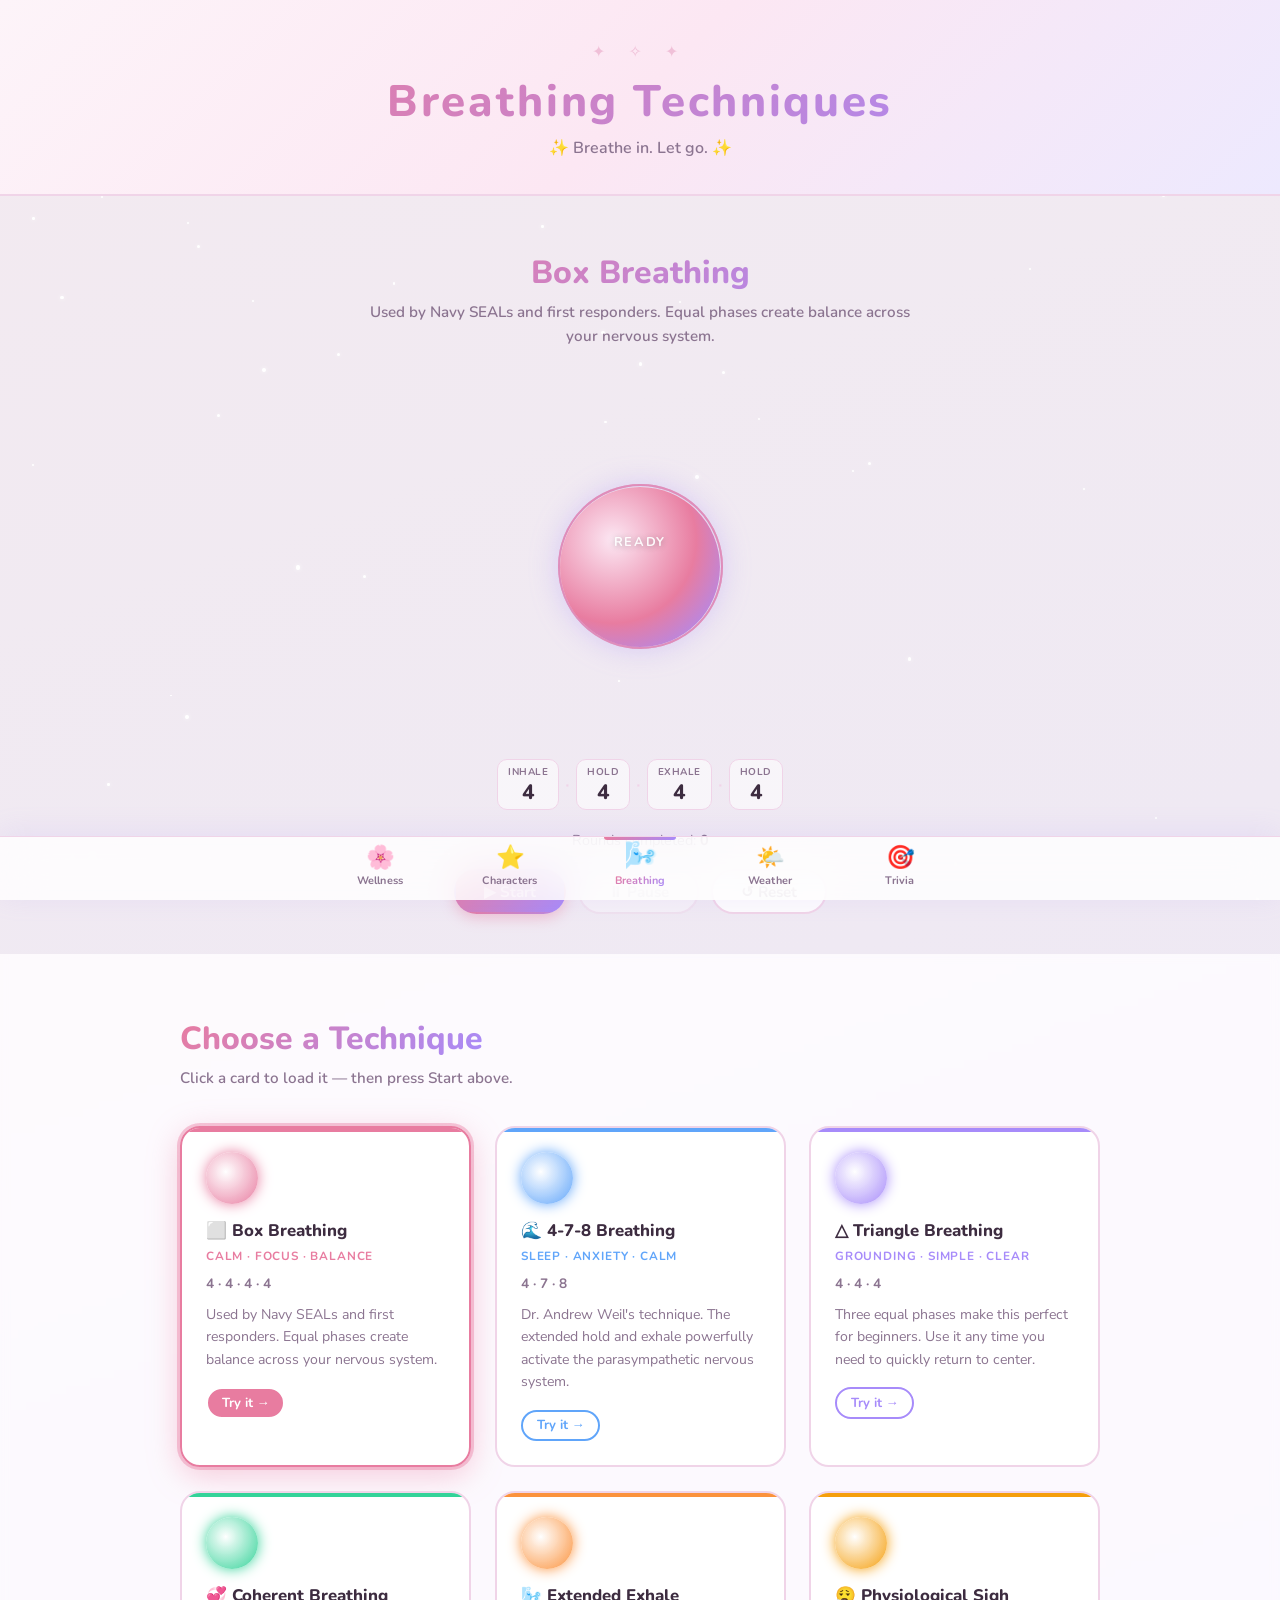
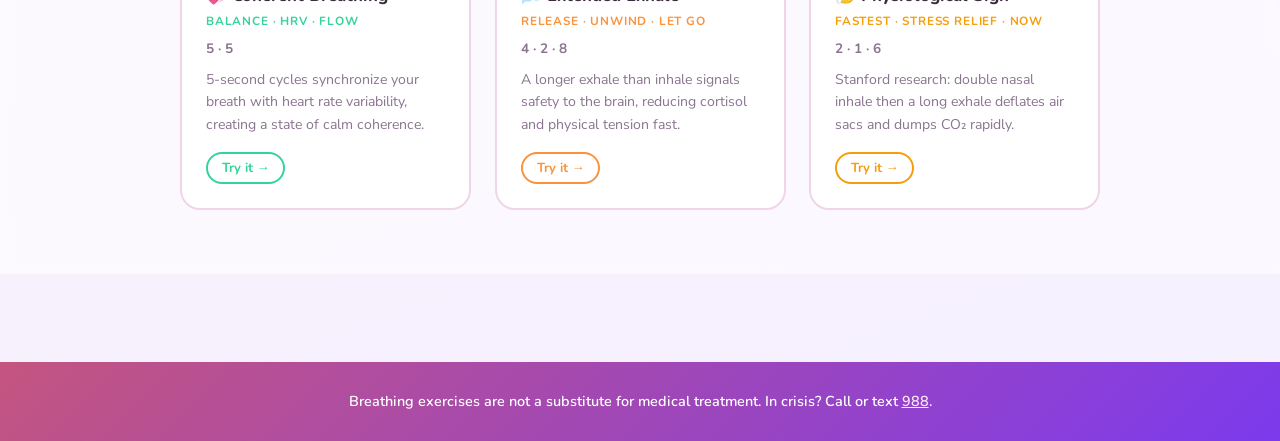
==== breathing.html @ 7438e6bb "Personalize for Brandon: remove crisis info, add trivia tab - index.html: replace 988 crisis footer " ====
<!DOCTYPE html>
<html lang="en">
<head>
  <meta charset="UTF-8">
  <meta name="viewport" content="width=device-width, initial-scale=1.0">
  <meta name="description" content="Animated breathing technique guides for calm, focus, and sleep.">
  <title>Bran — Breathing Techniques</title>
  <link rel="preconnect" href="https://fonts.googleapis.com">
  <link rel="preconnect" href="https://fonts.gstatic.com" crossorigin>
  <link href="https://fonts.googleapis.com/css2?family=Nunito:wght@400;600;700;800&family=Nunito+Sans:wght@400;600&display=swap" rel="stylesheet">
  <link rel="stylesheet" href="styles.css">
</head>
<body class="breathing-page">
  <div id="bg-stars" aria-hidden="true"></div>

  <a class="skip-link" href="#main-content">Skip to main content</a>

  <header role="banner">
    <div class="petals" aria-hidden="true">
      <span></span><span></span><span></span><span></span><span></span><span></span>
    </div>
    <div class="container">
      <div class="header-sparkles" aria-hidden="true">✦ ✧ ✦</div>
      <h1>Breathing Techniques</h1>
      <p class="tagline">✨ Breathe in. Let go. ✨</p>
    </div>
  </header>

  <main id="main-content">

    <!-- ── VISUALIZER ── -->
    <section class="viz-section" aria-labelledby="viz-label">
      <div class="container viz-container">

        <div class="active-tech-header">
          <h2 id="viz-label"><span id="active-name">Box Breathing</span></h2>
          <p class="section-intro" id="active-desc">Used by Navy SEALs and first responders. Equal phases create balance across your nervous system.</p>
        </div>

        <div class="breath-stage" id="breath-stage">
          <div class="breath-rings">
            <div class="breath-ring r1"></div>
            <div class="breath-ring r2"></div>
            <div class="breath-ring r3"></div>
          </div>
          <div id="breath-circle" aria-hidden="true"></div>
          <div class="breath-text">
            <div id="phase-label">Ready</div>
            <div id="phase-countdown"></div>
          </div>
        </div>

        <div class="pattern-display" id="pattern-display" aria-label="Breathing pattern" role="status"></div>

        <div class="breath-stats">
          Rounds completed: <strong id="rounds-count">0</strong>
        </div>

        <div class="breath-controls" role="group" aria-label="Breathing controls">
          <button class="ctrl-btn ctrl-start" id="btn-start">▶ Start</button>
          <button class="ctrl-btn ctrl-pause" id="btn-pause" disabled>⏸ Pause</button>
          <button class="ctrl-btn ctrl-reset" id="btn-reset">↺ Reset</button>
        </div>

      </div>
    </section>

    <!-- ── TECHNIQUE CARDS ── -->
    <section aria-labelledby="techniques-label">
      <div class="container">
        <h2 id="techniques-label">Choose a Technique</h2>
        <p class="section-intro">Click a card to load it — then press Start above.</p>
        <div class="card-grid" id="techniques-grid" role="list"></div>
      </div>
    </section>

  </main>

  <footer role="contentinfo">
    <div class="container">
      <p>Breathing exercises are not a substitute for medical treatment. In crisis? Call or text <a href="tel:988">988</a>.</p>
    </div>
  </footer>

  <nav class="bottom-nav" aria-label="Main navigation">
    <a href="index.html" class="bottom-nav__item">
      <span class="bottom-nav__icon" aria-hidden="true">🌸</span>
      <span class="bottom-nav__label">Wellness</span>
    </a>
    <a href="characters.html" class="bottom-nav__item">
      <span class="bottom-nav__icon" aria-hidden="true">⭐</span>
      <span class="bottom-nav__label">Characters</span>
    </a>
    <a href="breathing.html" class="bottom-nav__item active" aria-current="page">
      <span class="bottom-nav__icon" aria-hidden="true">🌬️</span>
      <span class="bottom-nav__label">Breathing</span>
    </a>
    <a href="weather.html" class="bottom-nav__item">
      <span class="bottom-nav__icon" aria-hidden="true">🌤️</span>
      <span class="bottom-nav__label">Weather</span>
    </a>
    <a href="trivia.html" class="bottom-nav__item">
      <span class="bottom-nav__icon" aria-hidden="true">🎯</span>
      <span class="bottom-nav__label">Trivia</span>
    </a>
  </nav>

  <script>
    'use strict';

    // ── Technique data ────────────────────────────────────────
    const TECHNIQUES = [
      {
        id: 'box',
        name: 'Box Breathing',
        emoji: '⬜',
        tagline: 'Calm · Focus · Balance',
        desc: 'Used by Navy SEALs and first responders. Equal phases create balance across your nervous system.',
        color: '#e87ca0',
        glow: 'rgba(232,124,160,0.4)',
        phases: [
          { label: 'Inhale',  type: 'inhale',   duration: 4 },
          { label: 'Hold',    type: 'hold-in',  duration: 4 },
          { label: 'Exhale',  type: 'exhale',   duration: 4 },
          { label: 'Hold',    type: 'hold-out', duration: 4 },
        ],
      },
      {
        id: '478',
        name: '4-7-8 Breathing',
        emoji: '🌊',
        tagline: 'Sleep · Anxiety · Calm',
        desc: 'Dr. Andrew Weil\'s technique. The extended hold and exhale powerfully activate the parasympathetic nervous system.',
        color: '#60a5fa',
        glow: 'rgba(96,165,250,0.4)',
        phases: [
          { label: 'Inhale', type: 'inhale',  duration: 4 },
          { label: 'Hold',   type: 'hold-in', duration: 7 },
          { label: 'Exhale', type: 'exhale',  duration: 8 },
        ],
      },
      {
        id: 'triangle',
        name: 'Triangle Breathing',
        emoji: '△',
        tagline: 'Grounding · Simple · Clear',
        desc: 'Three equal phases make this perfect for beginners. Use it any time you need to quickly return to center.',
        color: '#a78bfa',
        glow: 'rgba(167,139,250,0.4)',
        phases: [
          { label: 'Inhale', type: 'inhale',  duration: 4 },
          { label: 'Hold',   type: 'hold-in', duration: 4 },
          { label: 'Exhale', type: 'exhale',  duration: 4 },
        ],
      },
      {
        id: 'coherent',
        name: 'Coherent Breathing',
        emoji: '💞',
        tagline: 'Balance · HRV · Flow',
        desc: '5-second cycles synchronize your breath with heart rate variability, creating a state of calm coherence.',
        color: '#34d399',
        glow: 'rgba(52,211,153,0.4)',
        phases: [
          { label: 'Inhale', type: 'inhale', duration: 5 },
          { label: 'Exhale', type: 'exhale', duration: 5 },
        ],
      },
      {
        id: 'extended-exhale',
        name: 'Extended Exhale',
        emoji: '🌬️',
        tagline: 'Release · Unwind · Let go',
        desc: 'A longer exhale than inhale signals safety to the brain, reducing cortisol and physical tension fast.',
        color: '#fb923c',
        glow: 'rgba(251,146,60,0.4)',
        phases: [
          { label: 'Inhale', type: 'inhale',  duration: 4 },
          { label: 'Hold',   type: 'hold-in', duration: 2 },
          { label: 'Exhale', type: 'exhale',  duration: 8 },
        ],
      },
      {
        id: 'physiological-sigh',
        name: 'Physiological Sigh',
        emoji: '😮‍💨',
        tagline: 'Fastest · Stress relief · Now',
        desc: 'Stanford research: double nasal inhale then a long exhale deflates air sacs and dumps CO₂ rapidly.',
        color: '#f59e0b',
        glow: 'rgba(245,158,11,0.4)',
        phases: [
          { label: 'Inhale',       type: 'inhale', duration: 2 },
          { label: 'Inhale again', type: 'inhale', duration: 1 },
          { label: 'Slow exhale',  type: 'exhale', duration: 6 },
        ],
      },
    ];

    // ── State ─────────────────────────────────────────────────
    let state = {
      techniqueId: 'box',
      isRunning: false,
      phaseIdx: 0,
      secondsLeft: 0,
      roundsCompleted: 0,
      timer: null,
    };

    // ── Helpers ───────────────────────────────────────────────
    function escapeHtml(str) {
      return str.replace(/&/g,'&amp;').replace(/</g,'&lt;').replace(/>/g,'&gt;')
                .replace(/"/g,'&quot;').replace(/'/g,'&#39;');
    }

    function getTech() {
      return TECHNIQUES.find(t => t.id === state.techniqueId);
    }

    // ── Star field (same as characters page) ─────────────────
    function createStars() {
      const container = document.getElementById('bg-stars');
      for (let i = 0; i < 55; i++) {
        const star = document.createElement('div');
        star.className = 'bg-star';
        const size = 1.5 + Math.random() * 3;
        star.style.cssText = [
          `left:${(Math.random() * 100).toFixed(2)}%`,
          `top:${(Math.random() * 100).toFixed(2)}%`,
          `width:${size.toFixed(1)}px`,
          `height:${size.toFixed(1)}px`,
          `animation-delay:${(Math.random() * 5).toFixed(2)}s`,
          `animation-duration:${(1.5 + Math.random() * 3).toFixed(2)}s`,
        ].join(';');
        container.appendChild(star);
      }
    }

    // ── UI ────────────────────────────────────────────────────
    function updateActiveTechInfo() {
      const tech = getTech();
      document.getElementById('active-name').textContent = tech.name;
      document.getElementById('active-desc').textContent = tech.desc;
    }

    function updatePatternDisplay(activeIdx) {
      const tech = getTech();
      const container = document.getElementById('pattern-display');
      container.innerHTML = tech.phases.map((p, i) => `
        <span class="pattern-step${i === activeIdx ? ' active' : ''}"
              aria-label="${escapeHtml(p.label)}: ${p.duration} seconds">
          <span class="step-label">${escapeHtml(p.label.split(' ')[0])}</span>
          <span class="step-num">${p.duration}</span>
        </span>
        ${i < tech.phases.length - 1 ? '<span class="pattern-sep" aria-hidden="true">·</span>' : ''}
      `).join('');
    }

    function updateButtons() {
      const btnStart = document.getElementById('btn-start');
      const btnPause = document.getElementById('btn-pause');
      btnStart.disabled = state.isRunning;
      btnStart.textContent = (!state.isRunning && state.secondsLeft > 0) ? '▶ Resume' : '▶ Start';
      btnPause.disabled = !state.isRunning;
    }

    function updateRounds() {
      const el = document.getElementById('rounds-count');
      el.textContent = state.roundsCompleted;
      if (state.roundsCompleted > 0) {
        el.classList.remove('round-flash');
        void el.offsetWidth;
        el.classList.add('round-flash');
      }
    }

    function setPhaseText(label, countdown) {
      const labelEl = document.getElementById('phase-label');
      labelEl.classList.remove('text-pop');
      void labelEl.offsetWidth;
      labelEl.classList.add('text-pop');
      labelEl.textContent = label;
      document.getElementById('phase-countdown').textContent = countdown ?? '';
    }

    // ── Ring speed ────────────────────────────────────────────
    function setRingDuration(dur) {
      document.querySelectorAll('.breath-ring').forEach((r, i) => {
        r.style.animationDuration = dur + 's';
        r.style.animationDelay   = (i * dur / 3).toFixed(2) + 's';
      });
    }

    // ── Circle animation ──────────────────────────────────────
    function applyPhaseToCircle(phase) {
      const circle = document.getElementById('breath-circle');
      circle.classList.remove('holding');
      circle.classList.add('active');

      if (phase.type === 'inhale') {
        circle.style.transition = `transform ${phase.duration}s ease-in-out, box-shadow ${phase.duration}s ease-in-out`;
        void circle.offsetWidth;
        circle.style.transform  = 'scale(1.75)';
        circle.style.boxShadow  = '0 0 65px rgba(232,124,160,0.7), 0 0 120px rgba(167,139,250,0.35)';
        setRingDuration(2);
      } else if (phase.type === 'exhale') {
        circle.style.transition = `transform ${phase.duration}s ease-in-out, box-shadow ${phase.duration}s ease-in-out`;
        void circle.offsetWidth;
        circle.style.transform  = 'scale(1)';
        circle.style.boxShadow  = '0 0 22px rgba(167,139,250,0.5)';
        setRingDuration(4);
      } else if (phase.type === 'hold-in') {
        circle.style.transition = 'box-shadow 0.5s ease';
        circle.style.transform  = 'scale(1.75)';
        circle.style.boxShadow  = '0 0 45px rgba(232,124,160,0.55), 0 0 90px rgba(167,139,250,0.25)';
        circle.classList.add('holding');
        setRingDuration(6);
      } else {
        circle.style.transition = 'box-shadow 0.5s ease';
        circle.style.transform  = 'scale(1)';
        circle.style.boxShadow  = '0 0 18px rgba(167,139,250,0.4)';
        circle.classList.add('holding');
        setRingDuration(8);
      }
    }

    function resetCircle() {
      const circle = document.getElementById('breath-circle');
      circle.classList.remove('holding', 'active');
      circle.style.transition = 'transform 0.8s ease-in-out, box-shadow 0.8s ease-in-out';
      circle.style.transform  = '';
      circle.style.boxShadow  = '';
      setPhaseText('Ready', '');
      setRingDuration(4);
      updatePatternDisplay(-1);
    }

    // ── Breathing engine ──────────────────────────────────────
    function selectTechnique(id) {
      resetSession();
      state.techniqueId = id;
      updateActiveTechInfo();
      resetCircle();
      document.querySelectorAll('.technique-card').forEach(c =>
        c.classList.toggle('selected', c.dataset.id === id)
      );
    }

    function startOrResume() {
      state.isRunning = true;
      updateButtons();
      if (state.secondsLeft > 0) {
        // Resume paused phase
        const phase = getTech().phases[state.phaseIdx];
        setPhaseText(phase.label, state.secondsLeft);
        state.timer = setInterval(tick, 1000);
      } else {
        state.phaseIdx = 0;
        state.roundsCompleted = 0;
        updateRounds();
        beginPhase();
      }
    }

    function pauseSession() {
      state.isRunning = false;
      clearInterval(state.timer);
      state.timer = null;
      setPhaseText('Paused', '');
      updateButtons();
    }

    function resetSession() {
      state.isRunning = false;
      clearInterval(state.timer);
      state.timer = null;
      state.phaseIdx    = 0;
      state.secondsLeft = 0;
      state.roundsCompleted = 0;
      updateButtons();
      updateRounds();
      resetCircle();
    }

    function beginPhase() {
      const phase = getTech().phases[state.phaseIdx];
      state.secondsLeft = phase.duration;
      applyPhaseToCircle(phase);
      setPhaseText(phase.label, state.secondsLeft);
      updatePatternDisplay(state.phaseIdx);
      clearInterval(state.timer);
      state.timer = setInterval(tick, 1000);
    }

    function tick() {
      state.secondsLeft--;
      document.getElementById('phase-countdown').textContent =
        state.secondsLeft > 0 ? state.secondsLeft : '';
      if (state.secondsLeft <= 0) {
        clearInterval(state.timer);
        state.timer = null;
        nextPhase();
      }
    }

    function nextPhase() {
      const tech = getTech();
      state.phaseIdx++;
      if (state.phaseIdx >= tech.phases.length) {
        state.phaseIdx = 0;
        state.roundsCompleted++;
        updateRounds();
      }
      if (state.isRunning) beginPhase();
    }

    // ── Render technique cards ────────────────────────────────
    function renderCards() {
      const grid = document.getElementById('techniques-grid');
      grid.innerHTML = TECHNIQUES.map((t, i) => {
        const cycleSecs = t.phases.reduce((s, p) => s + p.duration, 0);
        const pattern   = t.phases.map(p => p.duration).join(' · ');
        const selected  = t.id === state.techniqueId ? ' selected' : '';
        return `
          <article class="technique-card${selected}" data-id="${t.id}" role="listitem"
                   style="--card-color:${t.color};--card-glow:${t.glow};animation-delay:${(i*0.07).toFixed(2)}s">
            <div class="mini-orb" aria-hidden="true"
                 style="--orb-color:${t.color};--orb-cycle:${cycleSecs}s"></div>
            <div class="technique-name">${t.emoji} ${escapeHtml(t.name)}</div>
            <div class="technique-tagline">${escapeHtml(t.tagline)}</div>
            <div class="technique-pattern">${pattern}</div>
            <p class="technique-desc">${escapeHtml(t.desc)}</p>
            <button class="try-btn" data-id="${t.id}">Try it →</button>
          </article>
        `;
      }).join('');

      grid.querySelectorAll('.technique-card').forEach(card => {
        card.addEventListener('click', () => {
          selectTechnique(card.dataset.id);
          document.querySelector('.viz-section').scrollIntoView({ behavior: 'smooth', block: 'start' });
        });
      });
    }

    // ── Init ──────────────────────────────────────────────────
    createStars();
    renderCards();
    updateActiveTechInfo();
    updatePatternDisplay(-1);
    updateButtons();

    document.getElementById('btn-start').addEventListener('click', startOrResume);
    document.getElementById('btn-pause').addEventListener('click', pauseSession);
    document.getElementById('btn-reset').addEventListener('click', resetSession);
  </script>
</body>
</html>
---- styles.css ----
/* ── Variables ──────────────────────────────────────────── */
:root {
  --color-bg:        #fdf4f9;
  --color-surface:   #ffffff;
  --color-primary:   #e87ca0;
  --color-primary-dk:#c45580;
  --color-accent:    #a78bfa;
  --color-accent2:   #7dd3fc;
  --color-text:      #3d2c40;
  --color-text-muted:#8b7490;
  --color-border:    #f0d4e8;
  --color-selected:  #fce7f3;
  --gradient-main:   linear-gradient(135deg, #e87ca0, #a78bfa);
  --gradient-card:   linear-gradient(90deg, #e87ca0, #a78bfa, #7dd3fc);
  --radius:          20px;
  --shadow-sm:       0 4px 16px rgba(232, 124, 160, 0.15);
  --shadow-md:       0 8px 32px rgba(167, 139, 250, 0.25);
  --transition:      0.25s ease;
}

/* ── Reset ──────────────────────────────────────────────── */
*, *::before, *::after { box-sizing: border-box; margin: 0; padding: 0; }

/* ── Base ───────────────────────────────────────────────── */
html { scroll-behavior: smooth; }

body {
  font-family: 'Nunito Sans', system-ui, sans-serif;
  font-size: 16px;
  line-height: 1.6;
  background: linear-gradient(160deg, #fdf4f9, #f5f0ff, #edf8ff, #fce7f3, #fdf4f9);
  background-size: 400% 400%;
  animation: bgDrift 16s ease infinite;
  color: var(--color-text);
}

h1, h2, h3 {
  font-family: 'Nunito', sans-serif;
  line-height: 1.3;
  font-weight: 800;
}

a {
  color: var(--color-primary-dk);
  text-decoration: underline;
}
a:hover { color: var(--color-accent); }

/* ── Focus ──────────────────────────────────────────────── */
:focus-visible {
  outline: 3px solid var(--color-accent);
  outline-offset: 3px;
  border-radius: 6px;
}

/* ── Skip link ──────────────────────────────────────────── */
.skip-link {
  position: absolute;
  top: -999px;
  left: 1rem;
  background: var(--gradient-main);
  color: #fff;
  padding: 0.5rem 1rem;
  border-radius: 0 0 var(--radius) var(--radius);
  z-index: 100;
  text-decoration: none;
}
.skip-link:focus { top: 0; }

/* ── Layout container ───────────────────────────────────── */
.container {
  max-width: 960px;
  margin: 0 auto;
  padding: 0 1.25rem;
  position: relative;
  z-index: 1;
}

/* ── Sakura petals ──────────────────────────────────────── */
.petals {
  position: absolute;
  inset: 0;
  pointer-events: none;
  overflow: hidden;
}

.petals span {
  position: absolute;
  top: -20px;
  display: block;
  border-radius: 0 100% 0 100%;
  opacity: 0;
  animation: petalFall linear infinite;
}

.petals span:nth-child(1) { width: 10px; height: 10px; left: 8%;  background: #f9b8d0; animation-duration: 9s;  animation-delay: 0s;   }
.petals span:nth-child(2) { width: 8px;  height: 8px;  left: 25%; background: #e8b4e8; animation-duration: 7s;  animation-delay: 2.5s; }
.petals span:nth-child(3) { width: 12px; height: 12px; left: 50%; background: #c4b5fd; animation-duration: 11s; animation-delay: 1s;   }
.petals span:nth-child(4) { width: 9px;  height: 9px;  left: 68%; background: #f9b8d0; animation-duration: 8s;  animation-delay: 3.5s; }
.petals span:nth-child(5) { width: 7px;  height: 7px;  left: 82%; background: #bae6fd; animation-duration: 10s; animation-delay: 0.8s; }
.petals span:nth-child(6) { width: 11px; height: 11px; left: 93%; background: #e8b4e8; animation-duration: 6s;  animation-delay: 4s;   }

@keyframes bgDrift {
  0%   { background-position: 0%   50%; }
  50%  { background-position: 100% 50%; }
  100% { background-position: 0%   50%; }
}

@keyframes petalFall {
  0%   { opacity: 0;   transform: translateY(-20px) rotate(0deg)   translateX(0); }
  10%  { opacity: 0.8; }
  80%  { opacity: 0.4; }
  100% { opacity: 0;   transform: translateY(220px) rotate(360deg) translateX(30px); }
}

/* ── Header ─────────────────────────────────────────────── */
header {
  background: linear-gradient(135deg, #fdf4f9 0%, #fce7f3 50%, #ede9fe 100%);
  border-bottom: 2px solid var(--color-border);
  padding: 2.5rem 0 2rem;
  text-align: center;
  position: relative;
  overflow: hidden;
}

.header-sparkles {
  font-size: 1rem;
  color: #f0c0d8;
  letter-spacing: 0.6rem;
  margin-bottom: 0.5rem;
  animation: sparkleGlow 3s ease-in-out infinite;
}

@keyframes sparkleGlow {
  0%, 100% { opacity: 0.5; }
  50%       { opacity: 1; }
}

header h1 {
  font-size: 2.75rem;
  letter-spacing: 0.06em;
  background: var(--gradient-main);
  -webkit-background-clip: text;
  background-clip: text;
  color: transparent;
}

.tagline {
  color: var(--color-text-muted);
  margin-top: 0.35rem;
  font-family: 'Nunito', sans-serif;
  font-weight: 600;
  font-size: 1rem;
}

header nav {
  display: flex;
  justify-content: center;
  gap: 1rem;
  margin-top: 1.25rem;
}

header nav a {
  font-family: 'Nunito', sans-serif;
  font-size: 0.92rem;
  font-weight: 700;
  text-decoration: none;
  color: var(--color-primary-dk);
  padding: 0.4rem 1.1rem;
  border-radius: 999px;
  border: 2px solid var(--color-border);
  background: var(--color-surface);
  transition: background var(--transition), border-color var(--transition),
              color var(--transition), transform var(--transition);
}
header nav a:hover {
  background: var(--color-selected);
  border-color: var(--color-primary);
  color: var(--color-primary-dk);
  transform: translateY(-2px);
}

/* ── Sections ───────────────────────────────────────────── */
section {
  padding: 4rem 0;
}

section:nth-of-type(even) {
  background: rgba(255, 255, 255, 0.6);
  backdrop-filter: blur(4px);
}

section h2 {
  font-size: 2rem;
  background: var(--gradient-main);
  -webkit-background-clip: text;
  background-clip: text;
  color: transparent;
  margin-bottom: 0.4rem;
  display: inline-block;
}

.section-intro {
  color: var(--color-text-muted);
  margin-bottom: 2.25rem;
  font-family: 'Nunito', sans-serif;
  font-weight: 600;
  font-size: 0.95rem;
}

/* ── Card Grid ──────────────────────────────────────────── */
.card-grid {
  display: grid;
  grid-template-columns: repeat(auto-fill, minmax(260px, 1fr));
  gap: 1.5rem;
  list-style: none;
}

.tip-card {
  background: var(--color-surface);
  border-radius: var(--radius);
  padding: 1.5rem;
  box-shadow: var(--shadow-sm);
  border: 1px solid var(--color-border);
  position: relative;
  overflow: hidden;
  transition: transform var(--transition), box-shadow var(--transition);
}

.tip-card::before {
  content: '';
  position: absolute;
  top: 0; left: 0; right: 0;
  height: 4px;
  background: var(--gradient-card);
}

.tip-card::after {
  content: '✦';
  position: absolute;
  top: 0.9rem;
  right: 1rem;
  color: #f0c0d8;
  font-size: 1rem;
  opacity: 0;
  transform: scale(0.4) rotate(-30deg);
  transition: opacity 0.3s ease, transform 0.3s ease;
}

.tip-card:hover {
  transform: translateY(-4px);
  box-shadow: var(--shadow-md);
}

.tip-card:hover::after {
  opacity: 1;
  transform: scale(1) rotate(0deg);
}

.tip-icon {
  font-size: 2.2rem;
  margin-bottom: 0.75rem;
}

.tip-card h3 {
  font-size: 1.05rem;
  color: var(--color-primary-dk);
  margin-bottom: 0.5rem;
}

.tip-card p {
  font-size: 0.92rem;
  color: var(--color-text-muted);
  line-height: 1.65;
}

/* ── Mood Form ──────────────────────────────────────────── */
#mood-form {
  background: rgba(255, 255, 255, 0.8);
  border: 2px solid var(--color-border);
  border-radius: var(--radius);
  padding: 1.75rem;
  max-width: 600px;
  backdrop-filter: blur(4px);
}

fieldset {
  border: none;
  padding: 0;
  margin-bottom: 1.25rem;
}

legend {
  font-family: 'Nunito', sans-serif;
  font-size: 1.05rem;
  font-weight: 700;
  color: var(--color-text);
  margin-bottom: 1rem;
}

.mood-options {
  display: flex;
  flex-wrap: wrap;
  gap: 0.75rem;
}

.mood-option {
  display: flex;
  flex-direction: column;
  align-items: center;
  gap: 0.3rem;
  cursor: pointer;
}

.mood-option input[type="radio"] {
  position: absolute;
  opacity: 0;
  width: 0;
  height: 0;
}

.mood-visual {
  display: flex;
  flex-direction: column;
  align-items: center;
  gap: 0.3rem;
  padding: 0.6rem 1rem;
  border: 2px solid var(--color-border);
  border-radius: var(--radius);
  background: var(--color-surface);
  transition: border-color var(--transition), background var(--transition),
              transform var(--transition), box-shadow var(--transition);
  font-size: 1.6rem;
}

.mood-label {
  font-family: 'Nunito', sans-serif;
  font-size: 0.78rem;
  color: var(--color-text-muted);
  font-weight: 700;
}

.mood-option input[type="radio"]:checked + .mood-visual {
  border-color: var(--color-primary);
  background: var(--color-selected);
  box-shadow: 0 0 0 3px rgba(232, 124, 160, 0.2);
  transform: scale(1.07);
}

.mood-option:hover .mood-visual {
  border-color: var(--color-accent);
  transform: scale(1.05);
}

.mood-option input[type="radio"]:focus-visible + .mood-visual {
  outline: 3px solid var(--color-accent);
  outline-offset: 3px;
}

#mood-form label[for="mood-note"] {
  display: block;
  font-family: 'Nunito', sans-serif;
  font-weight: 700;
  margin-bottom: 0.4rem;
  color: var(--color-text);
}

.optional {
  font-weight: normal;
  color: var(--color-text-muted);
  font-size: 0.9em;
}

textarea {
  width: 100%;
  padding: 0.75rem 1rem;
  border: 2px solid var(--color-border);
  border-radius: 14px;
  font-family: 'Nunito Sans', inherit;
  font-size: 0.95rem;
  color: var(--color-text);
  background: var(--color-surface);
  resize: vertical;
  transition: border-color var(--transition), box-shadow var(--transition);
}
textarea:focus {
  border-color: var(--color-primary);
  box-shadow: 0 0 0 3px rgba(232, 124, 160, 0.15);
  outline: none;
}

.hint {
  display: block;
  font-size: 0.8rem;
  color: var(--color-text-muted);
  margin-top: 0.3rem;
  margin-bottom: 1.25rem;
}

button[type="submit"] {
  background: var(--gradient-main);
  color: #fff;
  border: none;
  padding: 0.75rem 2rem;
  border-radius: 999px;
  font-family: 'Nunito', sans-serif;
  font-size: 1rem;
  font-weight: 800;
  cursor: pointer;
  letter-spacing: 0.03em;
  box-shadow: 0 4px 14px rgba(232, 124, 160, 0.4);
  transition: transform var(--transition), box-shadow var(--transition), opacity var(--transition);
}
button[type="submit"]:hover:not(:disabled) {
  transform: translateY(-2px);
  box-shadow: 0 6px 20px rgba(167, 139, 250, 0.45);
}
button[type="submit"]:disabled {
  opacity: 0.65;
  cursor: default;
}

/* ── Mood History ───────────────────────────────────────── */
#mood-history {
  margin-top: 2rem;
  max-width: 600px;
}

.history-heading {
  font-family: 'Nunito', sans-serif;
  font-size: 1.05rem;
  font-weight: 700;
  color: var(--color-text-muted);
  margin-bottom: 1rem;
}

.empty-state {
  color: var(--color-text-muted);
  font-style: italic;
  font-family: 'Nunito', sans-serif;
}

.history-entry {
  background: rgba(255, 255, 255, 0.85);
  border: 2px solid var(--color-border);
  border-radius: var(--radius);
  padding: 1rem 1.25rem;
  margin-bottom: 0.75rem;
  backdrop-filter: blur(4px);
  transition: box-shadow var(--transition);
}
.history-entry:hover {
  box-shadow: var(--shadow-sm);
}

.entry-header {
  display: flex;
  align-items: center;
  gap: 0.75rem;
}

.entry-emoji {
  font-size: 1.75rem;
  flex-shrink: 0;
}

.entry-header > div {
  flex: 1;
  min-width: 0;
}

.entry-mood {
  display: block;
  font-family: 'Nunito', sans-serif;
  font-weight: 800;
  color: var(--color-primary-dk);
}

.entry-date {
  display: block;
  font-size: 0.83rem;
  color: var(--color-text-muted);
}

.entry-note {
  margin-top: 0.6rem;
  font-size: 0.9rem;
  color: var(--color-text);
  white-space: pre-wrap;
  word-break: break-word;
}

.delete-btn {
  background: none;
  border: 2px solid var(--color-border);
  border-radius: 999px;
  color: var(--color-text-muted);
  font-size: 0.75rem;
  padding: 0.2rem 0.55rem;
  cursor: pointer;
  flex-shrink: 0;
  transition: border-color var(--transition), color var(--transition),
              background var(--transition);
}
.delete-btn:hover {
  border-color: var(--color-primary);
  color: var(--color-primary);
  background: var(--color-selected);
}

/* ── Footer ─────────────────────────────────────────────── */
footer {
  background: linear-gradient(135deg, #c45580, #7c3aed);
  color: #fff;
  padding: 1.75rem 0;
  text-align: center;
  font-family: 'Nunito', sans-serif;
  font-size: 0.9rem;
  font-weight: 600;
}
footer a { color: #fce7f3; }
footer a:hover { color: #fff; }

/* ── Characters page: character image cards ─────────────── */
.char-img-wrap {
  position: relative;
  height: 200px;
  margin: -1.5rem -1.5rem 0 -1.5rem;
  border-radius: var(--radius) var(--radius) 0 0;
  overflow: hidden;
  background: var(--color-selected);
}

.quote-card[data-series="naruto"]   .char-img-wrap { box-shadow: 0 3px 0 #ff8c00; }
.quote-card[data-series="inuyasha"] .char-img-wrap { box-shadow: 0 3px 0 #dc2626; }
.quote-card[data-series="starwars"] .char-img-wrap { box-shadow: 0 3px 0 #2563eb; }

.char-img {
  width: 100%;
  height: 100%;
  object-fit: cover;
  object-position: top center;
  opacity: 0;
  transition: opacity 0.5s ease;
  display: block;
}

.img-skeleton {
  position: absolute;
  inset: 0;
  display: flex;
  align-items: center;
  justify-content: center;
  background: linear-gradient(90deg, #f0d4e8 25%, #fce7f3 50%, #f0d4e8 75%);
  background-size: 200% 100%;
  animation: shimmer 1.5s ease-in-out infinite;
}

@keyframes shimmer {
  0%   { background-position:  200% 0; }
  100% { background-position: -200% 0; }
}

.card-body {
  padding-top: 1rem;
}

/* ── Characters page: scene / GIF ───────────────────────── */
.scene-btn {
  display: inline-block;
  font-family: 'Nunito', sans-serif;
  font-weight: 700;
  font-size: 0.8rem;
  color: var(--color-primary-dk);
  border: 2px solid var(--color-border);
  padding: 0.28rem 0.8rem;
  border-radius: 999px;
  background: none;
  cursor: pointer;
  margin-top: 0.8rem;
  transition: all var(--transition);
}
.scene-btn:hover:not(:disabled) {
  border-color: var(--color-primary);
  background: var(--color-selected);
}
.scene-btn:disabled { opacity: 0.5; cursor: default; }

.gif-wrap {
  max-height: 0;
  overflow: hidden;
  transition: max-height 0.5s ease;
}
.gif-wrap.open { max-height: 350px; margin-top: 0.75rem; }

.gif-skeleton {
  height: 180px;
  border-radius: 12px;
  display: flex;
  align-items: center;
  justify-content: center;
  background: linear-gradient(90deg, #f0d4e8 25%, #fce7f3 50%, #f0d4e8 75%);
  background-size: 200% 100%;
  animation: shimmer 1.5s ease-in-out infinite;
}

.gif-img {
  width: 100%;
  border-radius: 12px;
  display: none;
  animation: cardIn 0.4s ease both;
}

/* ── Characters page: star field ───────────────────────── */
#bg-stars {
  position: fixed;
  inset: 0;
  pointer-events: none;
  z-index: 0;
  overflow: hidden;
}

.bg-star {
  position: absolute;
  border-radius: 50%;
  background: #fff;
  box-shadow: 0 0 5px rgba(255, 255, 255, 0.9);
  animation: twinkle ease-in-out infinite alternate;
}

@keyframes twinkle {
  from { opacity: 0.08; transform: scale(0.6); }
  to   { opacity: 0.95; transform: scale(1.5); }
}

/* ── Characters page: title glow ────────────────────────── */
.characters-page header h1 {
  animation: titleGlow 3.5s ease-in-out infinite;
}

@keyframes titleGlow {
  0%, 100% { filter: drop-shadow(0 0 6px  rgba(232, 124, 160, 0.5)); }
  50%       { filter: drop-shadow(0 0 22px rgba(167, 139, 250, 0.75)); }
}

/* ── Characters page: card entrance ─────────────────────── */
@keyframes cardIn {
  from { opacity: 0; transform: translateY(30px) scale(0.94); }
  to   { opacity: 1; transform: translateY(0)    scale(1); }
}

.quote-card {
  animation: cardIn 0.5s cubic-bezier(0.34, 1.56, 0.64, 1) both;
}

/* ── Characters page: card shimmer on hover ─────────────── */
.quote-card::after {
  content: '';
  position: absolute;
  inset: 0;
  border-radius: var(--radius);
  background: linear-gradient(
    110deg,
    transparent 30%,
    rgba(255, 255, 255, 0.5) 50%,
    transparent 70%
  );
  transform: translateX(-160%);
  pointer-events: none;
  transition: transform 0.65s ease;
}
.quote-card:hover::after { transform: translateX(160%); }

/* ── Characters page: series glow on hover ──────────────── */
.quote-card[data-series="naruto"]:hover {
  box-shadow: 0 8px 32px rgba(255, 140, 0, 0.45), 0 0 0 1px rgba(255, 140, 0, 0.2);
}
.quote-card[data-series="inuyasha"]:hover {
  box-shadow: 0 8px 32px rgba(220, 38, 38, 0.4), 0 0 0 1px rgba(220, 38, 38, 0.2);
}
.quote-card[data-series="starwars"]:hover {
  box-shadow: 0 8px 32px rgba(37, 99, 235, 0.45), 0 0 0 1px rgba(37, 99, 235, 0.2);
}

/* ── Characters page: avatar float on hover ─────────────── */
@keyframes avatarFloat {
  0%, 100% { transform: translateY(0)    rotate(0deg); }
  50%       { transform: translateY(-9px) rotate(8deg); }
}
.quote-card:hover .char-avatar {
  display: inline-block;
  animation: avatarFloat 1s ease-in-out infinite;
}

/* ── Characters page: click particle burst ──────────────── */
.burst-particle {
  position: absolute;
  width: 7px;
  height: 7px;
  border-radius: 50%;
  pointer-events: none;
  z-index: 20;
  animation: burst 0.7s ease-out forwards;
}

@keyframes burst {
  0%   { opacity: 1; transform: translate(-50%, -50%) translate(0, 0)                 scale(1); }
  100% { opacity: 0; transform: translate(-50%, -50%) translate(var(--tx), var(--ty)) scale(0.15); }
}

/* ── Characters page: filter grid fade ──────────────────── */
#quotes-grid {
  transition: opacity 0.18s ease, transform 0.18s ease;
}
#quotes-grid.fading {
  opacity: 0;
  transform: translateY(10px);
}

/* ── Filter bar (characters page) ──────────────────────── */
.filter-bar {
  display: flex;
  flex-wrap: wrap;
  gap: 0.6rem;
  margin-bottom: 2.5rem;
}

.filter-btn {
  font-family: 'Nunito', sans-serif;
  font-weight: 700;
  font-size: 0.88rem;
  padding: 0.45rem 1.1rem;
  border-radius: 999px;
  border: 2px solid var(--color-border);
  background: var(--color-surface);
  color: var(--color-text-muted);
  cursor: pointer;
  transition: all var(--transition);
}
.filter-btn:hover { border-color: var(--color-primary); color: var(--color-primary-dk); }
.filter-btn.active { background: var(--color-selected); border-color: var(--color-primary); color: var(--color-primary-dk); }
.filter-btn.naruto-btn.active   { background: #fff7ed; border-color: #ff8c00; color: #c2410c; }
.filter-btn.inuyasha-btn.active { background: #fef2f2; border-color: #dc2626; color: #991b1b; }
.filter-btn.starwars-btn.active { background: #eff6ff; border-color: #2563eb; color: #1e40af; }

/* ── Quote cards (characters page) ─────────────────────── */
.quote-card {
  background: rgba(255, 255, 255, 0.85);
  border-radius: var(--radius);
  padding: 1.5rem;
  border: 2px solid var(--color-border);
  backdrop-filter: blur(4px);
  position: relative;
  overflow: hidden;
  transition: transform var(--transition), box-shadow var(--transition);
}
.quote-card:hover {
  transform: translateY(-4px);
  box-shadow: var(--shadow-md);
}
.quote-card::before {
  content: '';
  position: absolute;
  top: 0; left: 0; right: 0;
  height: 4px;
}
.quote-card[data-series="naruto"]::before   { background: linear-gradient(90deg, #ff8c00, #ffd700); }
.quote-card[data-series="inuyasha"]::before { background: linear-gradient(90deg, #dc2626, #9f1239); }
.quote-card[data-series="starwars"]::before { background: linear-gradient(90deg, #2563eb, #7c3aed); }

.char-avatar {
  font-size: 2.5rem;
  margin-bottom: 0.6rem;
}

.char-name {
  font-family: 'Nunito', sans-serif;
  font-weight: 800;
  font-size: 1.05rem;
  color: var(--color-text);
  margin-bottom: 0.1rem;
}

.char-series {
  font-family: 'Nunito', sans-serif;
  font-size: 0.78rem;
  font-weight: 700;
  color: var(--color-text-muted);
  margin-bottom: 0.85rem;
  text-transform: uppercase;
  letter-spacing: 0.05em;
}

blockquote {
  font-style: italic;
  color: var(--color-text);
  font-size: 0.93rem;
  line-height: 1.7;
  border-left: 3px solid var(--color-border);
  padding-left: 0.85rem;
  margin: 0;
  position: relative;
}

/* ── Breathing page: visualizer section ─────────────────── */
.viz-section {
  background: rgba(20, 10, 35, 0.04);
  padding: 3.5rem 0 2.5rem;
}

.viz-container {
  display: flex;
  flex-direction: column;
  align-items: center;
  text-align: center;
}

.active-tech-header {
  max-width: 560px;
}

.active-tech-header h2 {
  display: block;
}

/* ── Breathing page: stage + rings ──────────────────────── */
.breath-stage {
  position: relative;
  width: min(300px, 88vw);
  height: min(300px, 88vw);
  margin: 2rem auto;
  display: flex;
  align-items: center;
  justify-content: center;
  overflow: visible;
}

.breath-rings {
  position: absolute;
  inset: 0;
  display: flex;
  align-items: center;
  justify-content: center;
}

.breath-ring {
  position: absolute;
  width: 165px;
  height: 165px;
  border-radius: 50%;
  border: 2px solid rgba(232, 124, 160, 0.45);
  animation: ringExpand 4s ease-out infinite;
}

@keyframes ringExpand {
  0%   { transform: scale(1);   opacity: 0.65; }
  100% { transform: scale(2.6); opacity: 0; }
}

/* ── Breathing page: main circle ────────────────────────── */
#breath-circle {
  position: absolute;
  width: 160px;
  height: 160px;
  border-radius: 50%;
  background: radial-gradient(circle at 33% 33%, #fce7f3, #e87ca0 55%, #a78bfa 90%);
  z-index: 2;
  box-shadow: 0 0 30px rgba(167, 139, 250, 0.4);
  animation: idleBreath 5s ease-in-out infinite;
  transition: transform 4s ease-in-out, box-shadow 4s ease-in-out;
}

@keyframes idleBreath {
  0%, 100% { transform: scale(1);    box-shadow: 0 0 22px rgba(167,139,250,0.35); }
  50%       { transform: scale(1.22); box-shadow: 0 0 45px rgba(232,124,160,0.5); }
}

#breath-circle.active  { animation: none; }

#breath-circle.holding { animation: holdGlow 2s ease-in-out infinite; }

@keyframes holdGlow {
  0%, 100% { box-shadow: 0 0 30px rgba(232,124,160,0.45), 0 0 60px rgba(167,139,250,0.2); }
  50%       { box-shadow: 0 0 65px rgba(232,124,160,0.75), 0 0 110px rgba(167,139,250,0.4); }
}

/* ── Breathing page: text overlay ───────────────────────── */
.breath-text {
  position: absolute;
  z-index: 3;
  display: flex;
  flex-direction: column;
  align-items: center;
  pointer-events: none;
  gap: 0.1rem;
}

#phase-label {
  font-family: 'Nunito', sans-serif;
  font-size: 0.8rem;
  font-weight: 700;
  color: rgba(255, 255, 255, 0.92);
  text-transform: uppercase;
  letter-spacing: 0.13em;
  text-shadow: 0 1px 6px rgba(0,0,0,0.3);
}

#phase-countdown {
  font-family: 'Nunito', sans-serif;
  font-size: 3rem;
  font-weight: 800;
  color: #fff;
  line-height: 1;
  text-shadow: 0 2px 10px rgba(0,0,0,0.25);
  min-height: 3rem;
}

@keyframes textPop {
  0%   { transform: scale(0.75); opacity: 0.4; }
  60%  { transform: scale(1.1); }
  100% { transform: scale(1);   opacity: 1; }
}
.text-pop { animation: textPop 0.35s cubic-bezier(0.34, 1.56, 0.64, 1) both; }

/* ── Breathing page: pattern display ────────────────────── */
.pattern-display {
  display: flex;
  justify-content: center;
  align-items: center;
  flex-wrap: wrap;
  gap: 0.25rem;
  margin: 0.5rem 0 1rem;
  min-height: 3.5rem;
}

.pattern-step {
  display: inline-flex;
  flex-direction: column;
  align-items: center;
  padding: 0.3rem 0.65rem;
  border-radius: 10px;
  background: rgba(255, 255, 255, 0.55);
  border: 1.5px solid var(--color-border);
  transition: all 0.35s ease;
  min-width: 3rem;
}

.pattern-step.active {
  background: rgba(232, 124, 160, 0.12);
  border-color: var(--color-primary);
  transform: scale(1.12);
  box-shadow: 0 2px 14px rgba(232, 124, 160, 0.3);
}

.step-label {
  font-family: 'Nunito', sans-serif;
  font-size: 0.62rem;
  font-weight: 700;
  text-transform: uppercase;
  letter-spacing: 0.05em;
  color: var(--color-text-muted);
}

.step-num {
  font-family: 'Nunito', sans-serif;
  font-size: 1.3rem;
  font-weight: 800;
  color: var(--color-text);
  line-height: 1.1;
}

.pattern-step.active .step-num   { color: var(--color-primary-dk); }
.pattern-step.active .step-label { color: var(--color-primary); }

.pattern-sep {
  color: var(--color-border);
  font-size: 1.3rem;
  line-height: 2.2;
  margin: 0 0.1rem;
}

/* ── Breathing page: stats + controls ───────────────────── */
.breath-stats {
  font-family: 'Nunito', sans-serif;
  font-size: 0.9rem;
  color: var(--color-text-muted);
  margin-bottom: 1.1rem;
}

@keyframes roundFlash {
  0%   { transform: scale(1);   color: inherit; }
  50%  { transform: scale(1.5); color: var(--color-primary); }
  100% { transform: scale(1);   color: inherit; }
}
.round-flash { display: inline-block; animation: roundFlash 0.5s ease; }

.breath-controls {
  display: flex;
  gap: 0.75rem;
  justify-content: center;
  flex-wrap: wrap;
}

.ctrl-btn {
  font-family: 'Nunito', sans-serif;
  font-weight: 700;
  font-size: 0.95rem;
  padding: 0.65rem 1.75rem;
  border-radius: 999px;
  border: 2px solid transparent;
  cursor: pointer;
  transition: all var(--transition);
}

.ctrl-btn:disabled { opacity: 0.4; cursor: default; transform: none !important; }

.ctrl-start {
  background: var(--gradient-main);
  color: #fff;
  box-shadow: 0 4px 14px rgba(232, 124, 160, 0.4);
}
.ctrl-start:hover:not(:disabled) {
  transform: translateY(-2px);
  box-shadow: 0 6px 22px rgba(232, 124, 160, 0.55);
}

.ctrl-pause, .ctrl-reset {
  background: rgba(255, 255, 255, 0.8);
  border-color: var(--color-border);
  color: var(--color-text-muted);
  backdrop-filter: blur(4px);
}
.ctrl-pause:hover:not(:disabled),
.ctrl-reset:hover:not(:disabled) {
  border-color: var(--color-primary);
  color: var(--color-primary-dk);
  background: var(--color-selected);
  transform: translateY(-1px);
}

/* ── Breathing page: technique cards ────────────────────── */
.technique-card {
  background: rgba(255, 255, 255, 0.85);
  border-radius: var(--radius);
  padding: 1.5rem;
  border: 2px solid var(--color-border);
  backdrop-filter: blur(4px);
  position: relative;
  overflow: hidden;
  cursor: pointer;
  transition: transform var(--transition), box-shadow var(--transition), border-color var(--transition);
  animation: cardIn 0.45s cubic-bezier(0.34, 1.56, 0.64, 1) both;
  text-align: left;
}

.technique-card::before {
  content: '';
  position: absolute;
  top: 0; left: 0; right: 0;
  height: 4px;
  background: var(--card-color, var(--color-primary));
}

.technique-card::after {
  content: '';
  position: absolute;
  inset: 0;
  border-radius: var(--radius);
  background: linear-gradient(110deg, transparent 30%, rgba(255,255,255,0.5) 50%, transparent 70%);
  transform: translateX(-160%);
  pointer-events: none;
  transition: transform 0.65s ease;
}
.technique-card:hover::after { transform: translateX(160%); }

.technique-card:hover {
  transform: translateY(-4px);
  box-shadow: 0 8px 32px var(--card-glow, rgba(232,124,160,0.3));
}

.technique-card.selected {
  border-color: var(--card-color, var(--color-primary));
  box-shadow: 0 0 0 3px var(--card-glow, rgba(232,124,160,0.3)),
              0 8px 32px var(--card-glow, rgba(232,124,160,0.25));
}

/* ── Breathing page: mini orb ───────────────────────────── */
.mini-orb {
  width: 52px;
  height: 52px;
  border-radius: 50%;
  background: radial-gradient(circle at 38% 38%, rgba(255,255,255,0.85), var(--orb-color, #e87ca0));
  box-shadow: 0 0 14px var(--orb-color, #e87ca0);
  margin-bottom: 0.85rem;
  animation: miniBreath var(--orb-cycle, 10s) ease-in-out infinite;
}

@keyframes miniBreath {
  0%, 100% { transform: scale(0.62); opacity: 0.5; box-shadow: 0 0 6px  var(--orb-color, #e87ca0); }
  45%, 55% { transform: scale(1.22); opacity: 1;   box-shadow: 0 0 24px var(--orb-color, #e87ca0); }
}

.technique-name {
  font-family: 'Nunito', sans-serif;
  font-weight: 800;
  font-size: 1.05rem;
  color: var(--color-text);
  margin-bottom: 0.15rem;
}

.technique-tagline {
  font-family: 'Nunito', sans-serif;
  font-size: 0.74rem;
  font-weight: 700;
  color: var(--card-color, var(--color-primary));
  text-transform: uppercase;
  letter-spacing: 0.07em;
  margin-bottom: 0.45rem;
}

.technique-pattern {
  font-family: 'Nunito', sans-serif;
  font-weight: 700;
  font-size: 0.85rem;
  color: var(--color-text-muted);
  margin-bottom: 0.55rem;
}

.technique-desc {
  font-size: 0.88rem;
  color: var(--color-text-muted);
  line-height: 1.6;
  margin-bottom: 1rem;
}

.try-btn {
  font-family: 'Nunito', sans-serif;
  font-weight: 700;
  font-size: 0.82rem;
  color: var(--card-color, var(--color-primary));
  border: 2px solid currentColor;
  padding: 0.3rem 0.85rem;
  border-radius: 999px;
  background: none;
  cursor: pointer;
  transition: all var(--transition);
}
.try-btn:hover,
.technique-card.selected .try-btn {
  background: var(--card-color, var(--color-primary));
  color: #fff;
}

/* ── Breathing page: title glow ─────────────────────────── */
.breathing-page header h1 {
  animation: titleGlow 3.5s ease-in-out infinite;
}

/* ── Bottom navigation ───────────────────────────────────── */
main {
  padding-bottom: 5.5rem;
}

.bottom-nav {
  position: fixed;
  bottom: 0;
  left: 0;
  right: 0;
  z-index: 200;
  display: flex;
  justify-content: center;
  align-items: stretch;
  background: rgba(255, 255, 255, 0.82);
  backdrop-filter: blur(20px);
  -webkit-backdrop-filter: blur(20px);
  border-top: 1px solid var(--color-border);
  box-shadow: 0 -4px 28px rgba(167, 139, 250, 0.14);
  padding: 0 1rem;
  padding-bottom: env(safe-area-inset-bottom, 0);
}

.bottom-nav__item {
  flex: 1;
  max-width: 130px;
  display: flex;
  flex-direction: column;
  align-items: center;
  justify-content: center;
  gap: 0.18rem;
  padding: 0.6rem 0.5rem 0.65rem;
  text-decoration: none;
  color: var(--color-text-muted);
  position: relative;
  transition: color var(--transition);
}

/* Gradient top-bar indicator on active tab */
.bottom-nav__item.active::before {
  content: '';
  position: absolute;
  top: 0;
  left: 22%;
  right: 22%;
  height: 3px;
  border-radius: 0 0 4px 4px;
  background: var(--gradient-main);
}

.bottom-nav__item:hover { color: var(--color-primary-dk); }

.bottom-nav__icon {
  font-size: 1.45rem;
  line-height: 1;
  transition: transform var(--transition);
}

.bottom-nav__item.active .bottom-nav__icon {
  animation: tabIconPop 0.4s cubic-bezier(0.34, 1.56, 0.64, 1) both;
}

@keyframes tabIconPop {
  from { transform: scale(0.8) translateY(4px); }
  to   { transform: scale(1.15) translateY(-2px); }
}

.bottom-nav__item:not(.active):hover .bottom-nav__icon {
  transform: translateY(-2px) scale(1.1);
}

.bottom-nav__label {
  font-family: 'Nunito', sans-serif;
  font-size: 0.68rem;
  font-weight: 700;
  letter-spacing: 0.02em;
  white-space: nowrap;
}

.bottom-nav__item.active .bottom-nav__label {
  background: var(--gradient-main);
  -webkit-background-clip: text;
  background-clip: text;
  color: transparent;
}

/* ── Weather page ────────────────────────────────────────── */
.sr-only {
  position: absolute;
  width: 1px; height: 1px;
  padding: 0; margin: -1px;
  overflow: hidden;
  clip: rect(0,0,0,0);
  white-space: nowrap;
  border: 0;
}

.weather-hero {
  position: relative;
  border-radius: 20px;
  padding: 2rem 1.5rem 1.75rem;
  text-align: center;
  margin-bottom: 1.75rem;
  overflow: hidden;
  transition: background 0.8s ease;
  box-shadow: 0 8px 32px rgba(0,0,0,0.12);
}

/* condition gradient variants */
.wx-default { background: linear-gradient(135deg, #a78bfa 0%, #e87ca0 100%); }
.wx-sunny   { background: linear-gradient(135deg, #fbbf24 0%, #f97316 100%); }
.wx-cloudy  { background: linear-gradient(135deg, #94a3b8 0%, #64748b 100%); }
.wx-rainy   { background: linear-gradient(135deg, #60a5fa 0%, #3b82f6 100%); }
.wx-stormy  { background: linear-gradient(135deg, #4b5563 0%, #1e293b 100%); }
.wx-snowy   { background: linear-gradient(135deg, #bae6fd 0%, #93c5fd 100%); }
.wx-foggy   { background: linear-gradient(135deg, #cbd5e1 0%, #94a3b8 100%); }
.wx-night   { background: linear-gradient(135deg, #1e1b4b 0%, #312e81 100%); }

.wx-refresh-btn {
  position: absolute;
  top: 0.75rem;
  right: 0.75rem;
  background: rgba(255,255,255,0.25);
  border: none;
  border-radius: 50%;
  width: 2.2rem;
  height: 2.2rem;
  font-size: 1.15rem;
  color: #fff;
  cursor: pointer;
  display: flex;
  align-items: center;
  justify-content: center;
  transition: background var(--transition);
}
.wx-refresh-btn:hover { background: rgba(255,255,255,0.4); }
.wx-refresh-btn.spinning { animation: wxSpin 0.6s linear; }

@keyframes wxSpin {
  from { transform: rotate(0deg); }
  to   { transform: rotate(360deg); }
}

.wx-emoji {
  font-size: 3.5rem;
  line-height: 1;
  margin-bottom: 0.4rem;
  filter: drop-shadow(0 2px 8px rgba(0,0,0,0.2));
}

.wx-temp {
  font-family: 'Nunito', sans-serif;
  font-size: 3rem;
  font-weight: 800;
  color: #fff;
  line-height: 1;
  text-shadow: 0 2px 8px rgba(0,0,0,0.2);
}

.wx-desc {
  font-size: 1rem;
  font-weight: 600;
  color: rgba(255,255,255,0.92);
  margin: 0.3rem 0 0.6rem;
}

.wx-meta {
  font-size: 0.82rem;
  color: rgba(255,255,255,0.8);
  display: flex;
  justify-content: center;
  gap: 0.4rem;
  flex-wrap: wrap;
}

.wx-updated {
  font-size: 0.72rem;
  color: rgba(255,255,255,0.6);
  margin-top: 0.5rem;
}

/* 7-day forecast */
.wx-section-title {
  font-family: 'Nunito', sans-serif;
  font-size: 0.78rem;
  font-weight: 800;
  letter-spacing: 0.08em;
  text-transform: uppercase;
  color: var(--color-text-muted);
  margin: 0 0 0.75rem;
}

.forecast-scroll {
  display: flex;
  gap: 0.6rem;
  overflow-x: auto;
  padding-bottom: 0.5rem;
  scrollbar-width: none;
  -ms-overflow-style: none;
  margin-bottom: 1rem;
}
.forecast-scroll::-webkit-scrollbar { display: none; }

.forecast-card {
  flex: 0 0 auto;
  min-width: 72px;
  background: var(--color-surface);
  border: 1.5px solid var(--color-border);
  border-radius: 14px;
  padding: 0.65rem 0.5rem;
  text-align: center;
  cursor: pointer;
  transition: all var(--transition);
  display: flex;
  flex-direction: column;
  align-items: center;
  gap: 0.15rem;
}
.forecast-card:hover {
  transform: translateY(-3px);
  box-shadow: 0 6px 20px rgba(167,139,250,0.2);
  border-color: var(--color-accent);
}
.forecast-card.active {
  background: linear-gradient(135deg, #fce7f3, #ede9fe);
  border-color: var(--color-primary);
  box-shadow: 0 4px 16px rgba(232,124,160,0.25);
}

.fc-day {
  font-family: 'Nunito', sans-serif;
  font-size: 0.68rem;
  font-weight: 800;
  letter-spacing: 0.04em;
  text-transform: uppercase;
  color: var(--color-text-muted);
}
.fc-emoji { font-size: 1.5rem; line-height: 1.2; }
.fc-high {
  font-family: 'Nunito', sans-serif;
  font-size: 0.85rem;
  font-weight: 700;
  color: var(--color-text);
}
.fc-low {
  font-size: 0.75rem;
  color: var(--color-text-muted);
}
.fc-desc {
  font-size: 0.6rem;
  color: var(--color-text-muted);
  line-height: 1.3;
  max-width: 68px;
}

/* Detail panel */
.forecast-detail {
  background: var(--color-surface);
  border: 1.5px solid var(--color-border);
  border-radius: 14px;
  padding: 0;
  max-height: 0;
  overflow: hidden;
  transition: max-height 0.35s ease, padding 0.35s ease;
}
.forecast-detail.open {
  max-height: 200px;
  padding: 1rem 1.25rem;
}
.forecast-detail p {
  font-size: 0.88rem;
  line-height: 1.65;
  color: var(--color-text);
  margin: 0;
}

/* Loading skeleton */
.wx-skeleton-hero {
  height: 180px;
  border-radius: 20px;
  background: linear-gradient(90deg, #f0d4e8 25%, #fce7f3 50%, #f0d4e8 75%);
  background-size: 200% 100%;
  animation: shimmer 1.5s infinite;
  margin-bottom: 1.75rem;
}
.wx-skeleton-cards {
  display: flex;
  gap: 0.6rem;
  overflow: hidden;
}
.wx-skeleton-card {
  flex: 0 0 72px;
  height: 110px;
  border-radius: 14px;
  background: linear-gradient(90deg, #f0d4e8 25%, #fce7f3 50%, #f0d4e8 75%);
  background-size: 200% 100%;
  animation: shimmer 1.5s infinite;
}
.wx-skeleton-card:nth-child(2) { animation-delay: 0.15s; }
.wx-skeleton-card:nth-child(3) { animation-delay: 0.3s; }
.wx-skeleton-card:nth-child(4) { animation-delay: 0.45s; }

/* Error state */
.weather-error {
  text-align: center;
  padding: 2.5rem 1rem;
  color: var(--color-text-muted);
}
.weather-error p { font-size: 1rem; margin-bottom: 1rem; }

/* ── Trivia page ─────────────────────────────────────────── */
.trivia-filter {
  display: flex;
  flex-wrap: wrap;
  gap: 0.5rem;
  margin-bottom: 1.5rem;
  justify-content: center;
}

.trivia-filter__btn {
  font-family: 'Nunito', sans-serif;
  font-size: 0.8rem;
  font-weight: 700;
  padding: 0.4rem 1rem;
  border-radius: 999px;
  border: 2px solid var(--series-color, var(--color-primary));
  background: transparent;
  color: var(--series-color, var(--color-primary));
  cursor: pointer;
  transition: all var(--transition);
}
.trivia-filter__btn:hover {
  background: color-mix(in srgb, var(--series-color, var(--color-primary)) 15%, transparent);
}
.trivia-filter__btn.active {
  background: var(--series-color, var(--color-primary));
  color: #fff;
}

.trivia-hero {
  text-align: center;
  margin-bottom: 1.5rem;
}

.trivia-score {
  display: inline-flex;
  align-items: center;
  gap: 0.4rem;
  background: var(--gradient-main);
  color: #fff;
  font-family: 'Nunito', sans-serif;
  font-size: 1rem;
  font-weight: 800;
  padding: 0.4rem 1.2rem;
  border-radius: 999px;
  box-shadow: 0 4px 16px rgba(232,124,160,0.3);
}

.question-card {
  background: var(--color-surface);
  border: 1.5px solid var(--color-border);
  border-radius: 20px;
  overflow: hidden;
  box-shadow: 0 4px 24px rgba(0,0,0,0.07);
  animation: cardEntrance 0.35s cubic-bezier(0.34, 1.56, 0.64, 1) both;
}

@keyframes cardEntrance {
  from { opacity: 0; transform: translateY(18px) scale(0.97); }
  to   { opacity: 1; transform: translateY(0) scale(1); }
}

.progress-bar {
  height: 5px;
  background: var(--color-border);
}
.progress-bar-inner {
  height: 100%;
  background: var(--gradient-main);
  transition: width 0.4s ease;
  border-radius: 0 4px 4px 0;
}

.question-body {
  padding: 1.5rem 1.5rem 1rem;
}

.question-series-badge {
  display: inline-block;
  font-family: 'Nunito', sans-serif;
  font-size: 0.68rem;
  font-weight: 800;
  letter-spacing: 0.06em;
  text-transform: uppercase;
  color: var(--series-color, var(--color-primary));
  background: color-mix(in srgb, var(--series-color, var(--color-primary)) 12%, transparent);
  padding: 0.2rem 0.7rem;
  border-radius: 999px;
  margin-bottom: 0.75rem;
}

.question-text {
  font-family: 'Nunito', sans-serif;
  font-size: 1.1rem;
  font-weight: 700;
  color: var(--color-text);
  line-height: 1.45;
  margin: 0 0 1.25rem;
}

.answer-grid {
  display: grid;
  grid-template-columns: 1fr 1fr;
  gap: 0.6rem;
  padding: 0 1.5rem 1.5rem;
}

.answer-btn {
  font-family: 'Nunito Sans', sans-serif;
  font-size: 0.88rem;
  font-weight: 600;
  line-height: 1.35;
  padding: 0.75rem 0.9rem;
  border: 1.5px solid var(--color-border);
  border-radius: 12px;
  background: var(--color-surface);
  color: var(--color-text);
  cursor: pointer;
  text-align: left;
  transition: all 0.18s ease;
}
.answer-btn:not(:disabled):hover {
  border-color: var(--color-accent);
  background: #fdf4ff;
  transform: translateY(-2px);
  box-shadow: 0 4px 12px rgba(167,139,250,0.2);
}
.answer-btn:disabled { cursor: default; }

.answer-btn.correct {
  border-color: #22c55e;
  background: #f0fdf4;
  color: #15803d;
  box-shadow: 0 0 0 3px rgba(34,197,94,0.25);
  animation: bounceIn 0.45s cubic-bezier(0.34, 1.56, 0.64, 1) both;
}

.answer-btn.wrong {
  border-color: #ef4444;
  background: #fef2f2;
  color: #b91c1c;
  animation: shakeIt 0.4s ease both;
}

.answer-btn.reveal-correct {
  border-color: #22c55e;
  background: #f0fdf4;
  color: #15803d;
  opacity: 0.75;
}

@keyframes bounceIn {
  0%   { transform: scale(0.92); }
  60%  { transform: scale(1.06); }
  100% { transform: scale(1); }
}

@keyframes shakeIt {
  0%, 100% { transform: translateX(0); }
  20%       { transform: translateX(-6px); }
  40%       { transform: translateX(6px); }
  60%       { transform: translateX(-4px); }
  80%       { transform: translateX(4px); }
}

/* Results screen */
.results-card {
  background: var(--color-surface);
  border: 1.5px solid var(--color-border);
  border-radius: 20px;
  padding: 2.5rem 2rem;
  text-align: center;
  box-shadow: 0 4px 24px rgba(0,0,0,0.07);
  animation: cardEntrance 0.4s cubic-bezier(0.34, 1.56, 0.64, 1) both;
}
.results-grade {
  font-size: 4rem;
  line-height: 1;
  margin-bottom: 0.5rem;
}
.results-title {
  font-family: 'Nunito', sans-serif;
  font-size: 1.4rem;
  font-weight: 800;
  color: var(--color-text);
  margin-bottom: 0.3rem;
}
.results-subtitle {
  font-size: 0.95rem;
  color: var(--color-text-muted);
  margin-bottom: 1.75rem;
}
.results-again-btn {
  font-family: 'Nunito', sans-serif;
  font-size: 1rem;
  font-weight: 800;
  padding: 0.7rem 2rem;
  border: none;
  border-radius: 999px;
  background: var(--gradient-main);
  color: #fff;
  cursor: pointer;
  box-shadow: 0 4px 16px rgba(232,124,160,0.35);
  transition: transform var(--transition), box-shadow var(--transition);
}
.results-again-btn:hover {
  transform: translateY(-2px);
  box-shadow: 0 8px 24px rgba(232,124,160,0.45);
}

/* ── Responsive ─────────────────────────────────────────── */
@media (max-width: 600px) {
  header h1 { font-size: 2rem; }
  header nav { flex-direction: column; align-items: center; gap: 0.5rem; }
  .card-grid { grid-template-columns: 1fr; }
  .mood-options { gap: 0.5rem; }
  .mood-visual { padding: 0.5rem 0.75rem; font-size: 1.4rem; }
  #mood-form { padding: 1.25rem; }
  .answer-grid { grid-template-columns: 1fr; }
}
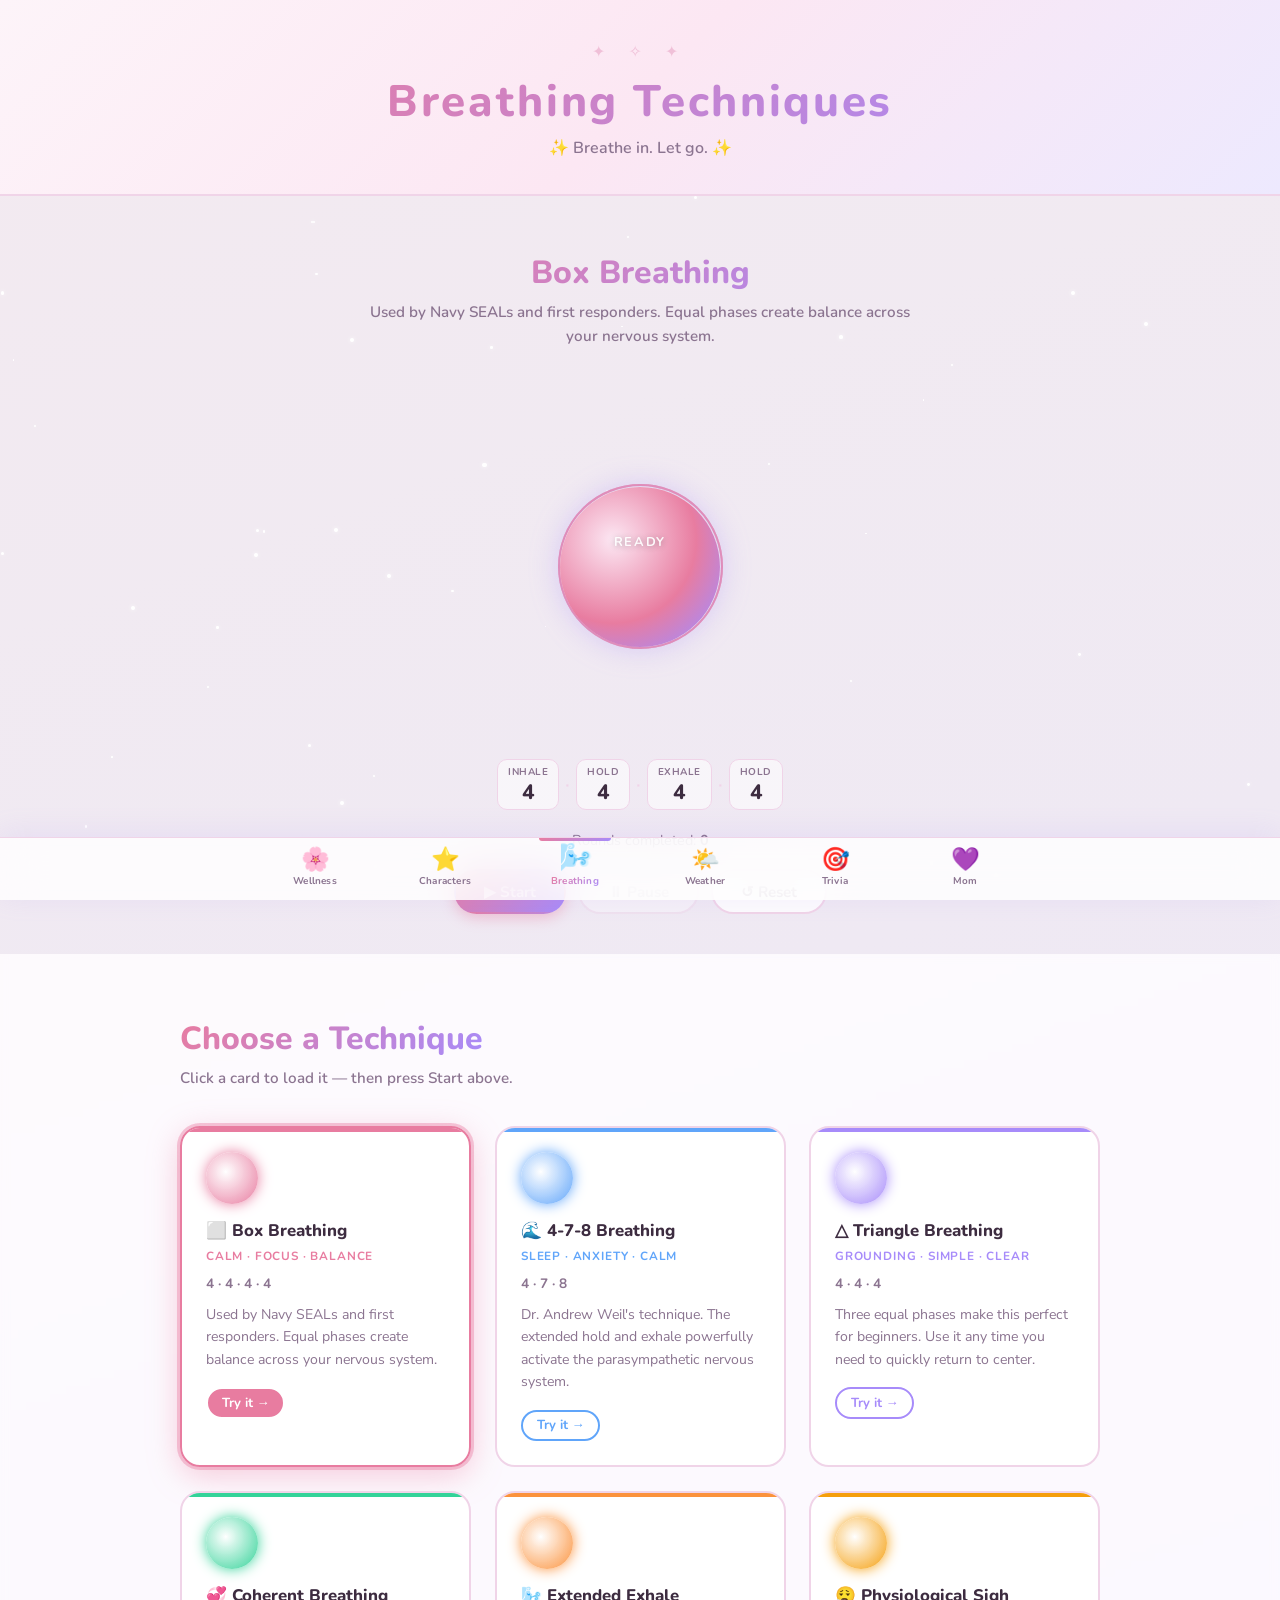
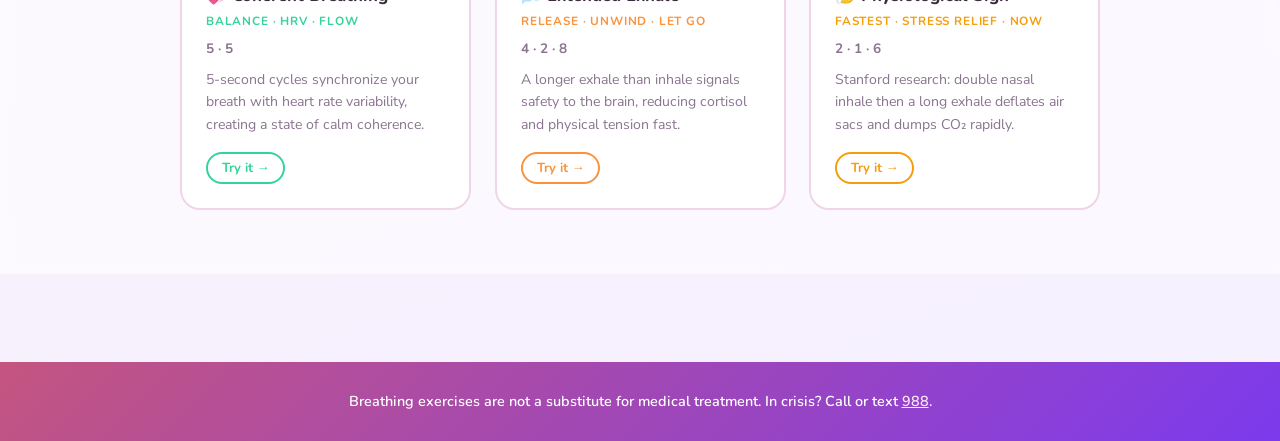
==== commit 0ac886a8: "Add memorial page for Tracy Renee Willis A special purple tribute page (memorial.html) in loving mem" ====
--- a/breathing.html
+++ b/breathing.html
@@ -102,6 +102,10 @@
     <a href="trivia.html" class="bottom-nav__item">
       <span class="bottom-nav__icon" aria-hidden="true">🎯</span>
       <span class="bottom-nav__label">Trivia</span>
+    </a>
+    <a href="memorial.html" class="bottom-nav__item">
+      <span class="bottom-nav__icon" aria-hidden="true">💜</span>
+      <span class="bottom-nav__label">Mom</span>
     </a>
   </nav>
 
--- a/styles.css
+++ b/styles.css
@@ -524,22 +524,22 @@
 /* ── Characters page: character image cards ─────────────── */
 .char-img-wrap {
   position: relative;
-  height: 200px;
+  height: 220px;
   margin: -1.5rem -1.5rem 0 -1.5rem;
   border-radius: var(--radius) var(--radius) 0 0;
   overflow: hidden;
-  background: var(--color-selected);
-}
-
-.quote-card[data-series="naruto"]   .char-img-wrap { box-shadow: 0 3px 0 #ff8c00; }
-.quote-card[data-series="inuyasha"] .char-img-wrap { box-shadow: 0 3px 0 #dc2626; }
-.quote-card[data-series="starwars"] .char-img-wrap { box-shadow: 0 3px 0 #2563eb; }
+  background: linear-gradient(160deg, #f0d4e8, #fce7f3);
+}
+
+.quote-card[data-series="naruto"]   .char-img-wrap { box-shadow: 0 3px 0 #ff8c00; background: linear-gradient(160deg, #fff5ed, #fed7aa); }
+.quote-card[data-series="inuyasha"] .char-img-wrap { box-shadow: 0 3px 0 #dc2626; background: linear-gradient(160deg, #fef2f2, #fecaca); }
+.quote-card[data-series="starwars"] .char-img-wrap { box-shadow: 0 3px 0 #2563eb; background: linear-gradient(160deg, #eff6ff, #bfdbfe); }
 
 .char-img {
   width: 100%;
   height: 100%;
-  object-fit: cover;
-  object-position: top center;
+  object-fit: contain;
+  object-position: center bottom;
   opacity: 0;
   transition: opacity 0.5s ease;
   display: block;
@@ -1229,7 +1229,7 @@
 
 .bottom-nav__label {
   font-family: 'Nunito', sans-serif;
-  font-size: 0.68rem;
+  font-size: 0.62rem;
   font-weight: 700;
   letter-spacing: 0.02em;
   white-space: nowrap;
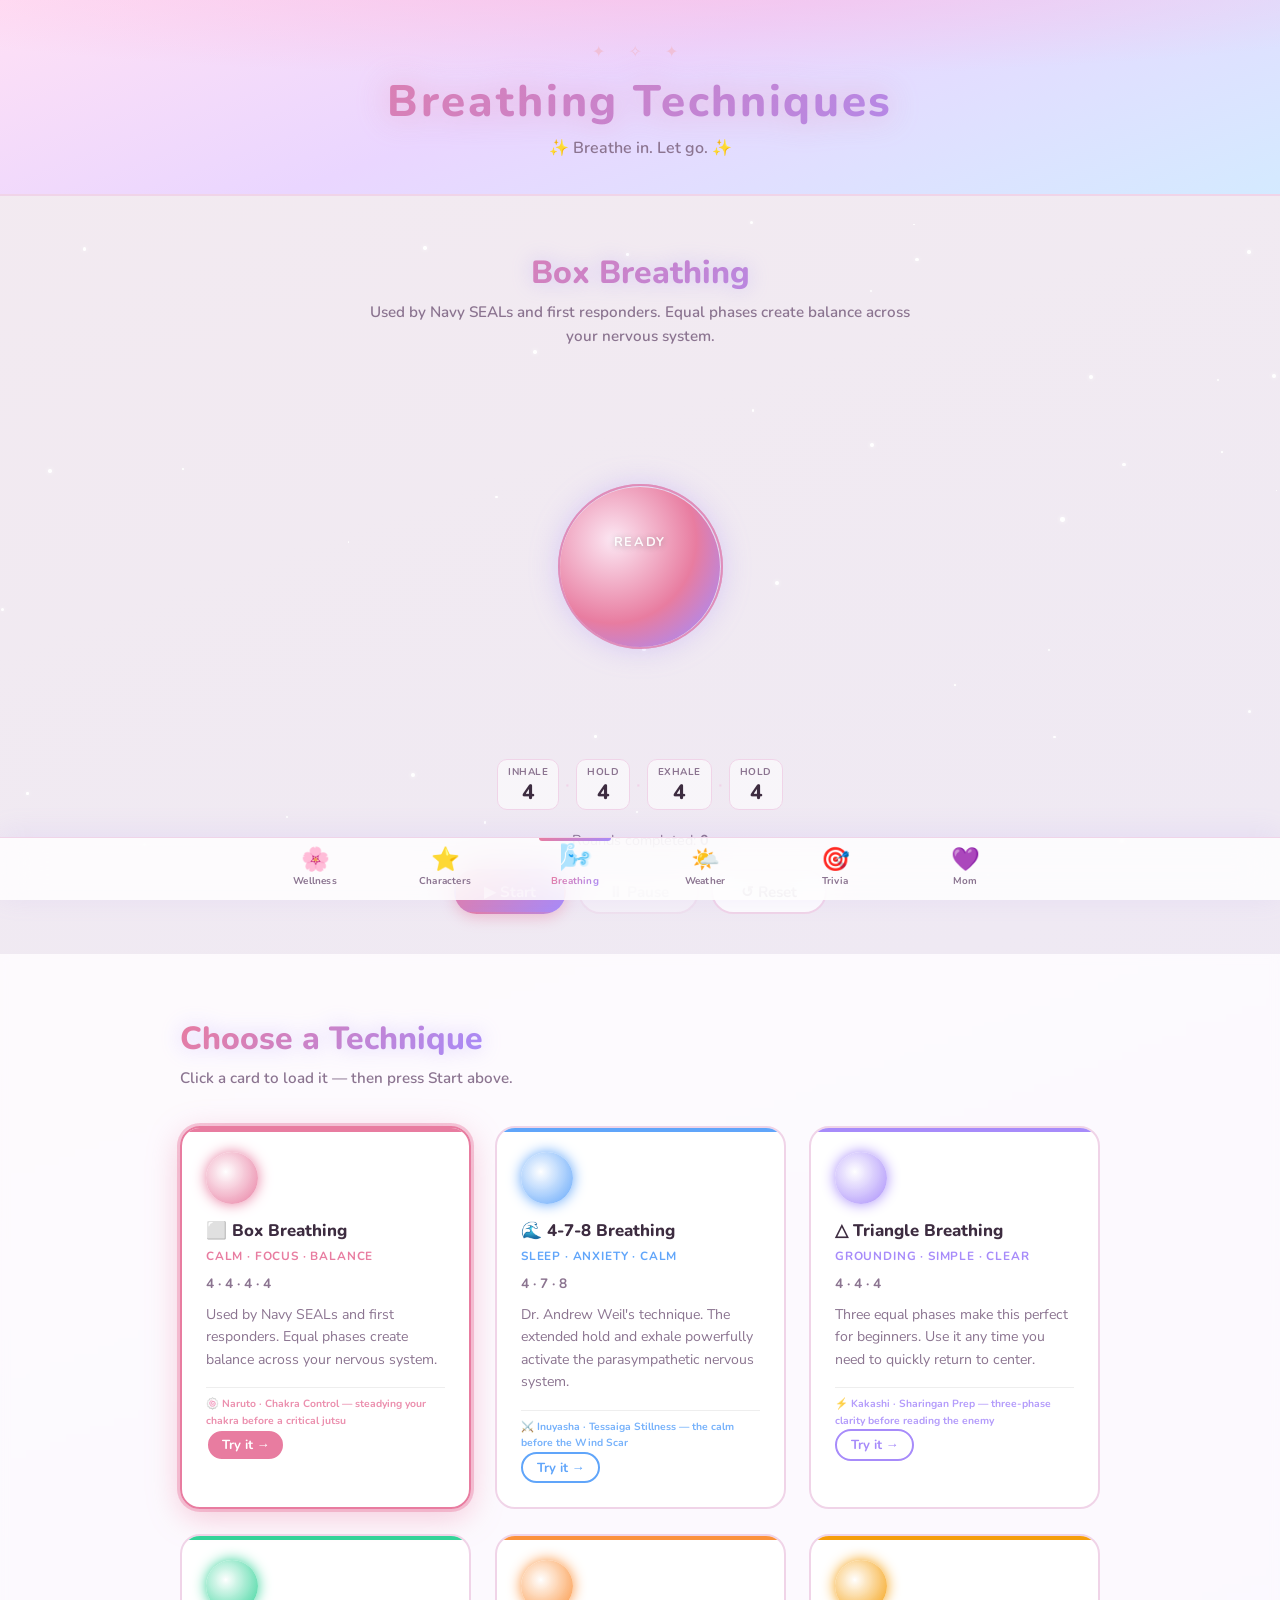
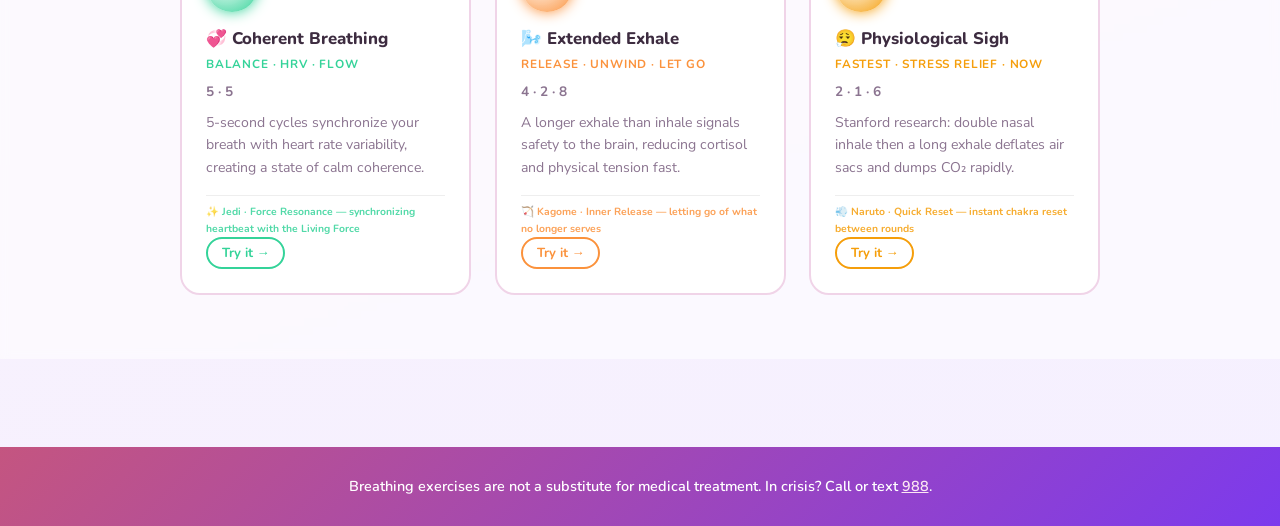
==== commit dedfd94c: "Add anime makeover to wellness, breathing, and weather tabs - index.html: richer header gradient + h" ====
--- a/breathing.html
+++ b/breathing.html
@@ -119,6 +119,7 @@
         name: 'Box Breathing',
         emoji: '⬜',
         tagline: 'Calm · Focus · Balance',
+        animeRef: '🍥 Naruto · Chakra Control — steadying your chakra before a critical jutsu',
         desc: 'Used by Navy SEALs and first responders. Equal phases create balance across your nervous system.',
         color: '#e87ca0',
         glow: 'rgba(232,124,160,0.4)',
@@ -134,6 +135,7 @@
         name: '4-7-8 Breathing',
         emoji: '🌊',
         tagline: 'Sleep · Anxiety · Calm',
+        animeRef: '⚔️ Inuyasha · Tessaiga Stillness — the calm before the Wind Scar',
         desc: 'Dr. Andrew Weil\'s technique. The extended hold and exhale powerfully activate the parasympathetic nervous system.',
         color: '#60a5fa',
         glow: 'rgba(96,165,250,0.4)',
@@ -148,6 +150,7 @@
         name: 'Triangle Breathing',
         emoji: '△',
         tagline: 'Grounding · Simple · Clear',
+        animeRef: '⚡ Kakashi · Sharingan Prep — three-phase clarity before reading the enemy',
         desc: 'Three equal phases make this perfect for beginners. Use it any time you need to quickly return to center.',
         color: '#a78bfa',
         glow: 'rgba(167,139,250,0.4)',
@@ -162,6 +165,7 @@
         name: 'Coherent Breathing',
         emoji: '💞',
         tagline: 'Balance · HRV · Flow',
+        animeRef: '✨ Jedi · Force Resonance — synchronizing heartbeat with the Living Force',
         desc: '5-second cycles synchronize your breath with heart rate variability, creating a state of calm coherence.',
         color: '#34d399',
         glow: 'rgba(52,211,153,0.4)',
@@ -175,6 +179,7 @@
         name: 'Extended Exhale',
         emoji: '🌬️',
         tagline: 'Release · Unwind · Let go',
+        animeRef: '🏹 Kagome · Inner Release — letting go of what no longer serves',
         desc: 'A longer exhale than inhale signals safety to the brain, reducing cortisol and physical tension fast.',
         color: '#fb923c',
         glow: 'rgba(251,146,60,0.4)',
@@ -189,6 +194,7 @@
         name: 'Physiological Sigh',
         emoji: '😮‍💨',
         tagline: 'Fastest · Stress relief · Now',
+        animeRef: '💨 Naruto · Quick Reset — instant chakra reset between rounds',
         desc: 'Stanford research: double nasal inhale then a long exhale deflates air sacs and dumps CO₂ rapidly.',
         color: '#f59e0b',
         glow: 'rgba(245,158,11,0.4)',
@@ -433,6 +439,7 @@
             <div class="technique-tagline">${escapeHtml(t.tagline)}</div>
             <div class="technique-pattern">${pattern}</div>
             <p class="technique-desc">${escapeHtml(t.desc)}</p>
+            <div class="anime-ref">${escapeHtml(t.animeRef)}</div>
             <button class="try-btn" data-id="${t.id}">Try it →</button>
           </article>
         `;
--- a/styles.css
+++ b/styles.css
@@ -115,7 +115,9 @@
 
 /* ── Header ─────────────────────────────────────────────── */
 header {
-  background: linear-gradient(135deg, #fdf4f9 0%, #fce7f3 50%, #ede9fe 100%);
+  background:
+    radial-gradient(ellipse 70% 50% at 50% -10%, rgba(255,180,220,0.55), transparent),
+    linear-gradient(160deg, #ffe0f5 0%, #ead6ff 45%, #d4eaff 100%);
   border-bottom: 2px solid var(--color-border);
   padding: 2.5rem 0 2rem;
   text-align: center;
@@ -143,6 +145,7 @@
   -webkit-background-clip: text;
   background-clip: text;
   color: transparent;
+  filter: drop-shadow(0 0 16px rgba(232,124,160,0.45));
 }
 
 .tagline {
@@ -198,6 +201,7 @@
   color: transparent;
   margin-bottom: 0.4rem;
   display: inline-block;
+  filter: drop-shadow(0 0 10px rgba(167,139,250,0.4));
 }
 
 .section-intro {
@@ -247,9 +251,25 @@
   transition: opacity 0.3s ease, transform 0.3s ease;
 }
 
+.tip-card:nth-child(1)  { animation: animeCardIn 0.5s cubic-bezier(0.34,1.56,0.64,1) 0.05s both; }
+.tip-card:nth-child(2)  { animation: animeCardIn 0.5s cubic-bezier(0.34,1.56,0.64,1) 0.10s both; }
+.tip-card:nth-child(3)  { animation: animeCardIn 0.5s cubic-bezier(0.34,1.56,0.64,1) 0.15s both; }
+.tip-card:nth-child(4)  { animation: animeCardIn 0.5s cubic-bezier(0.34,1.56,0.64,1) 0.20s both; }
+.tip-card:nth-child(5)  { animation: animeCardIn 0.5s cubic-bezier(0.34,1.56,0.64,1) 0.25s both; }
+.tip-card:nth-child(6)  { animation: animeCardIn 0.5s cubic-bezier(0.34,1.56,0.64,1) 0.30s both; }
+.tip-card:nth-child(7)  { animation: animeCardIn 0.5s cubic-bezier(0.34,1.56,0.64,1) 0.35s both; }
+.tip-card:nth-child(8)  { animation: animeCardIn 0.5s cubic-bezier(0.34,1.56,0.64,1) 0.40s both; }
+
+@keyframes animeCardIn {
+  from { opacity: 0; transform: translateY(28px) scale(0.92); }
+  to   { opacity: 1; transform: translateY(0)    scale(1);    }
+}
+
 .tip-card:hover {
-  transform: translateY(-4px);
-  box-shadow: var(--shadow-md);
+  transform: translateY(-5px) scale(1.02);
+  box-shadow: 0 0 0 2px var(--color-primary),
+              0 0 24px rgba(232,124,160,0.35),
+              var(--shadow-md);
 }
 
 .tip-card:hover::after {
@@ -1466,6 +1486,112 @@
 }
 .weather-error p { font-size: 1rem; margin-bottom: 1rem; }
 
+/* ── Anime Wisdom (Wellness page) ───────────────────────── */
+.wisdom-scroll {
+  display: flex;
+  gap: 1rem;
+  overflow-x: auto;
+  padding-bottom: 0.75rem;
+  scrollbar-width: none;
+  -ms-overflow-style: none;
+}
+.wisdom-scroll::-webkit-scrollbar { display: none; }
+
+.wisdom-card {
+  flex: 0 0 260px;
+  background: var(--color-surface);
+  border-radius: var(--radius);
+  padding: 1.25rem;
+  border: 1px solid var(--color-border);
+  border-top: 3px solid var(--w-color, var(--color-primary));
+  box-shadow: var(--shadow-sm);
+  position: relative;
+  overflow: hidden;
+  transition: transform var(--transition), box-shadow var(--transition);
+}
+.wisdom-card::before {
+  content: '';
+  position: absolute;
+  top: 0; right: 0;
+  width: 60px; height: 60px;
+  background: radial-gradient(circle at top right, rgba(var(--w-glow),0.12), transparent 70%);
+  pointer-events: none;
+}
+.wisdom-card:hover {
+  transform: translateY(-5px) scale(1.015);
+  box-shadow: 0 0 0 2px var(--w-color, var(--color-primary)),
+              0 0 22px rgba(var(--w-glow), 0.3),
+              var(--shadow-md);
+}
+.wisdom-naruto  { --w-color: #f97316; --w-glow: 249,115,22; }
+.wisdom-inuyasha{ --w-color: #9333ea; --w-glow: 147,51,234; }
+.wisdom-starwars{ --w-color: #eab308; --w-glow: 234,179,8;  }
+
+.wisdom-badge {
+  font-family: 'Nunito', sans-serif;
+  font-size: 0.68rem;
+  font-weight: 800;
+  letter-spacing: 0.08em;
+  text-transform: uppercase;
+  color: var(--w-color, var(--color-primary));
+  margin-bottom: 0.7rem;
+}
+.wisdom-quote {
+  font-size: 0.88rem;
+  font-style: italic;
+  line-height: 1.65;
+  color: var(--color-text);
+  margin: 0 0 0.7rem;
+}
+.wisdom-cite {
+  font-family: 'Nunito', sans-serif;
+  font-size: 0.72rem;
+  font-weight: 700;
+  color: var(--color-text-muted);
+}
+
+/* ── Anime weather quote ─────────────────────────────────── */
+.wx-anime-quote {
+  background: rgba(255,255,255,0.65);
+  border: 1px solid var(--color-border);
+  border-left: 3px solid var(--color-accent);
+  border-radius: 12px;
+  padding: 0.75rem 1rem;
+  margin-bottom: 1.25rem;
+  backdrop-filter: blur(6px);
+  display: flex;
+  gap: 0.6rem;
+  align-items: flex-start;
+  animation: animeCardIn 0.4s ease both;
+}
+.wx-anime-quote .wq-icon { font-size: 1.1rem; flex-shrink: 0; line-height: 1.4; }
+.wx-anime-quote .wq-text { flex: 1; }
+.wx-anime-quote .wq-quote {
+  font-size: 0.82rem;
+  font-style: italic;
+  color: var(--color-text);
+  line-height: 1.55;
+}
+.wx-anime-quote .wq-char {
+  font-family: 'Nunito', sans-serif;
+  font-size: 0.68rem;
+  font-weight: 700;
+  color: var(--color-accent);
+  margin-top: 0.25rem;
+}
+
+/* ── Breathing anime ref badge ───────────────────────────── */
+.anime-ref {
+  font-family: 'Nunito', sans-serif;
+  font-size: 0.65rem;
+  font-weight: 700;
+  color: var(--card-color);
+  border-top: 1px solid rgba(0,0,0,0.08);
+  padding-top: 0.5rem;
+  margin-top: 0.5rem;
+  opacity: 0.85;
+}
+
 /* ── Trivia page ─────────────────────────────────────────── */
 .trivia-filter {
   display: flex;
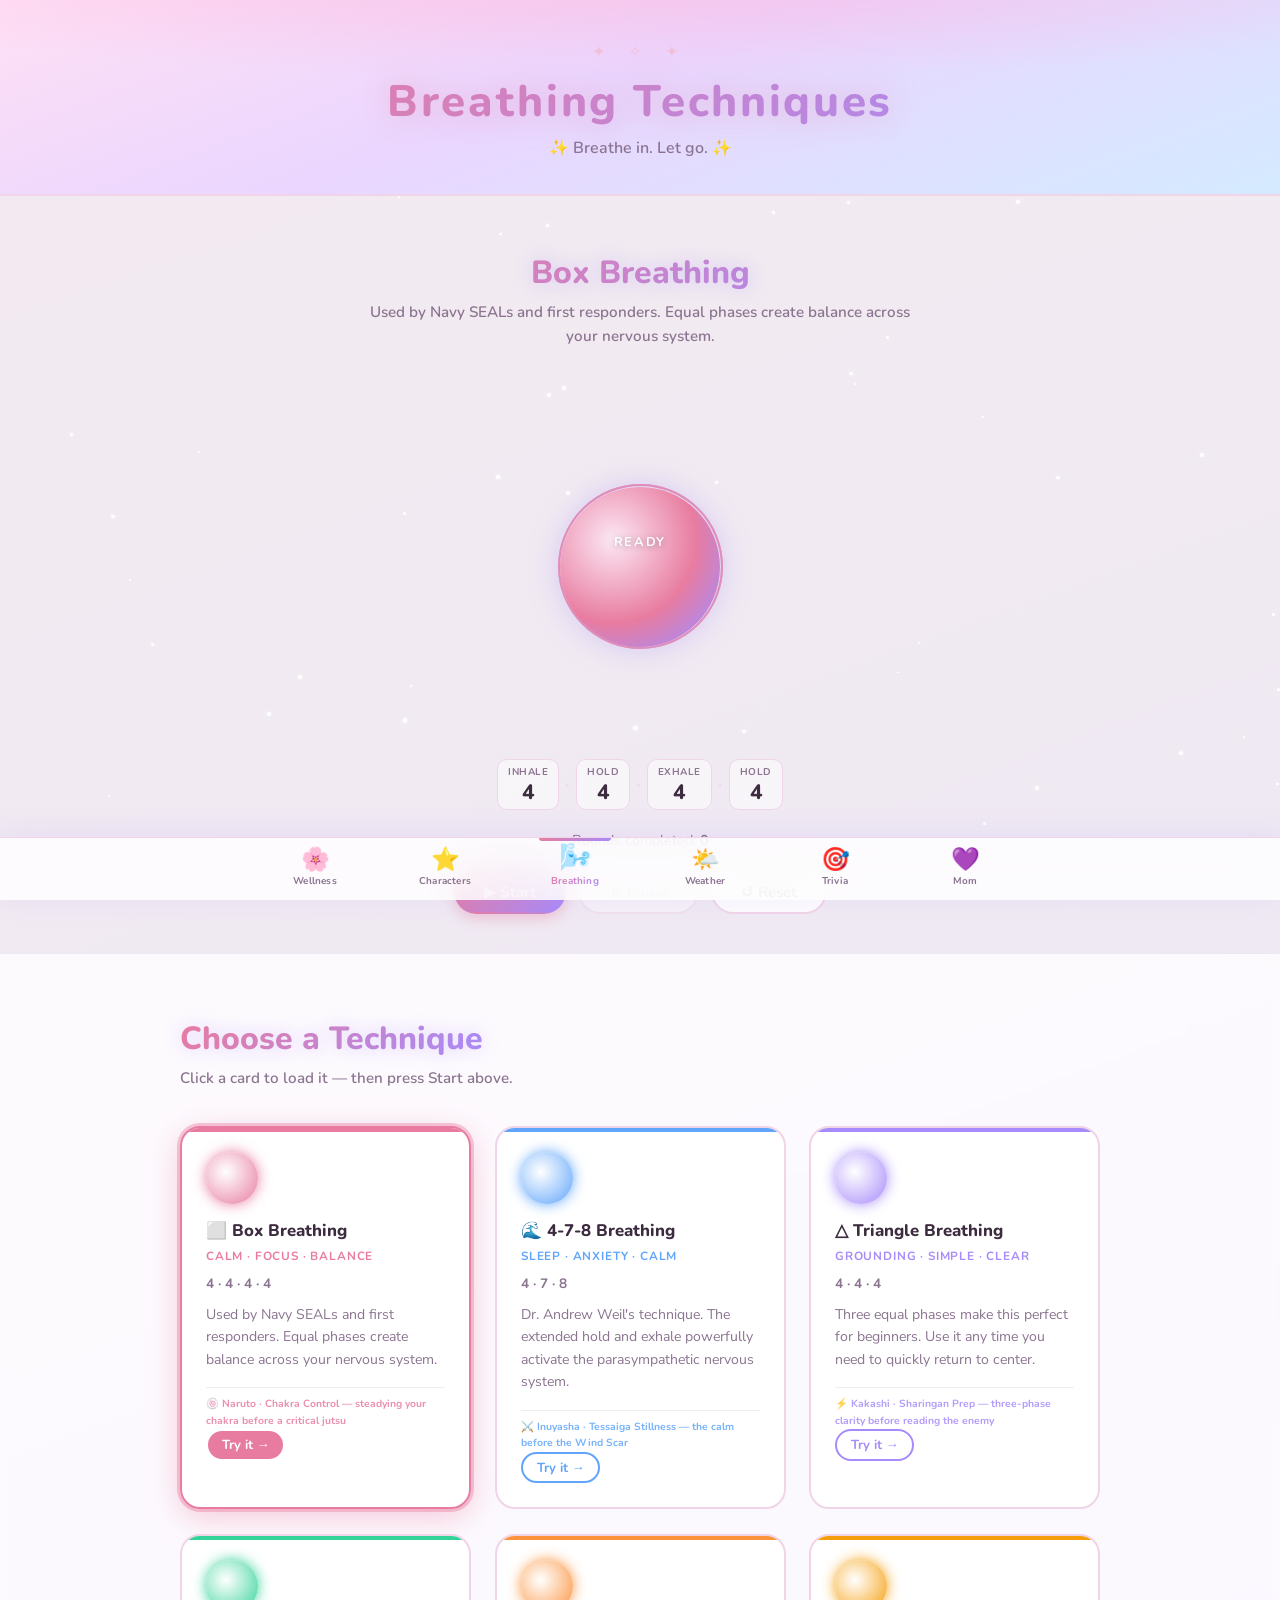
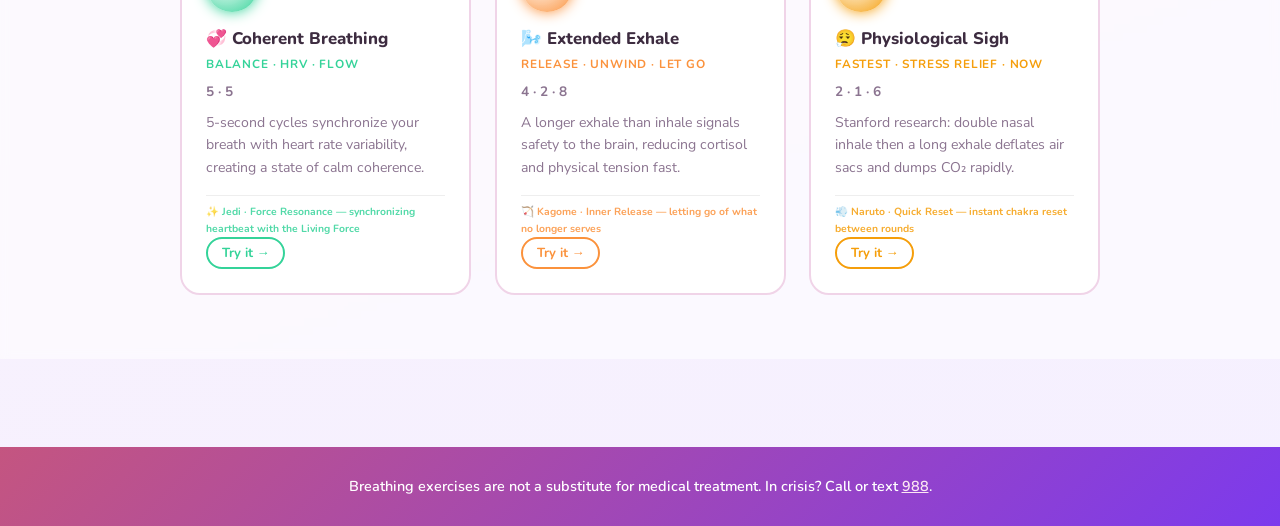
==== commit 39bbc428: "Rename Bran → Brandon, add James credit, update memorial photos - All page titles updated from "Bran" ====
--- a/breathing.html
+++ b/breathing.html
@@ -4,7 +4,7 @@
   <meta charset="UTF-8">
   <meta name="viewport" content="width=device-width, initial-scale=1.0">
   <meta name="description" content="Animated breathing technique guides for calm, focus, and sleep.">
-  <title>Bran — Breathing Techniques</title>
+  <title>Brandon — Breathing Techniques</title>
   <link rel="preconnect" href="https://fonts.googleapis.com">
   <link rel="preconnect" href="https://fonts.gstatic.com" crossorigin>
   <link href="https://fonts.googleapis.com/css2?family=Nunito:wght@400;600;700;800&family=Nunito+Sans:wght@400;600&display=swap" rel="stylesheet">
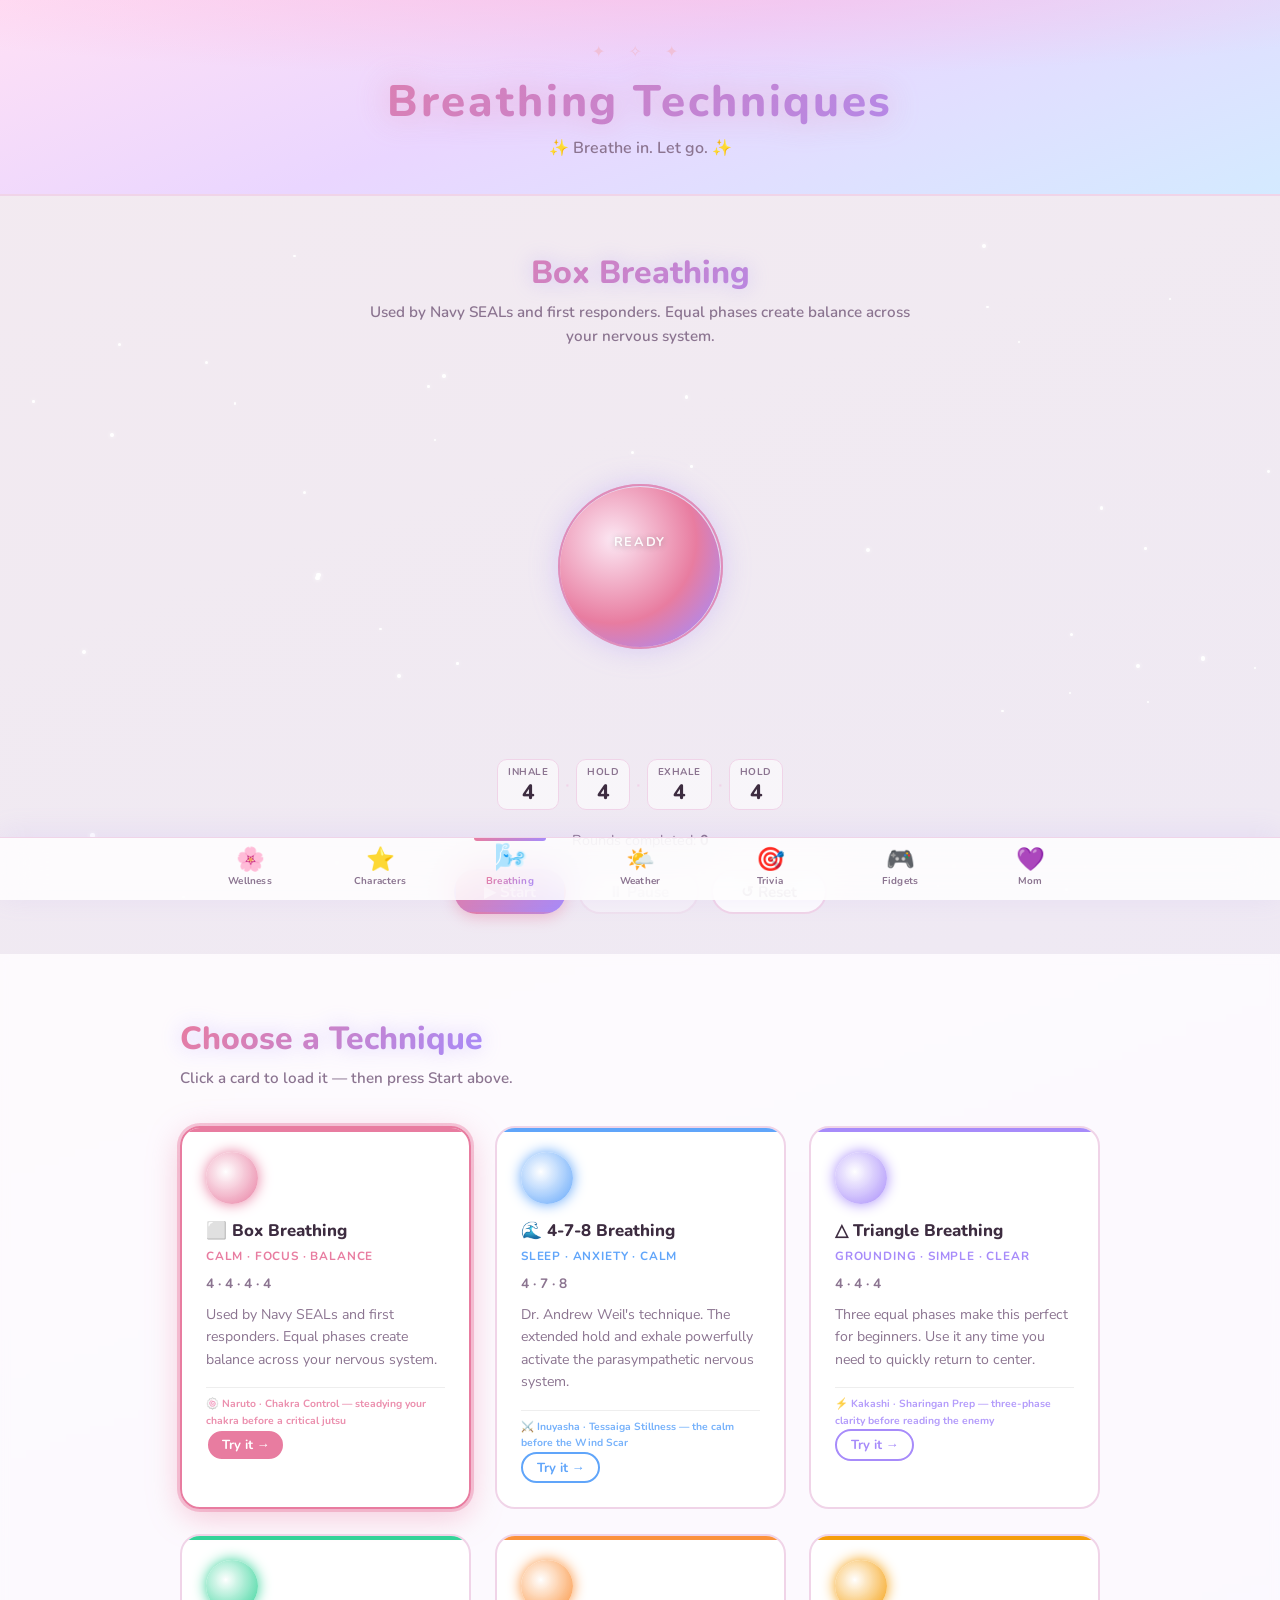
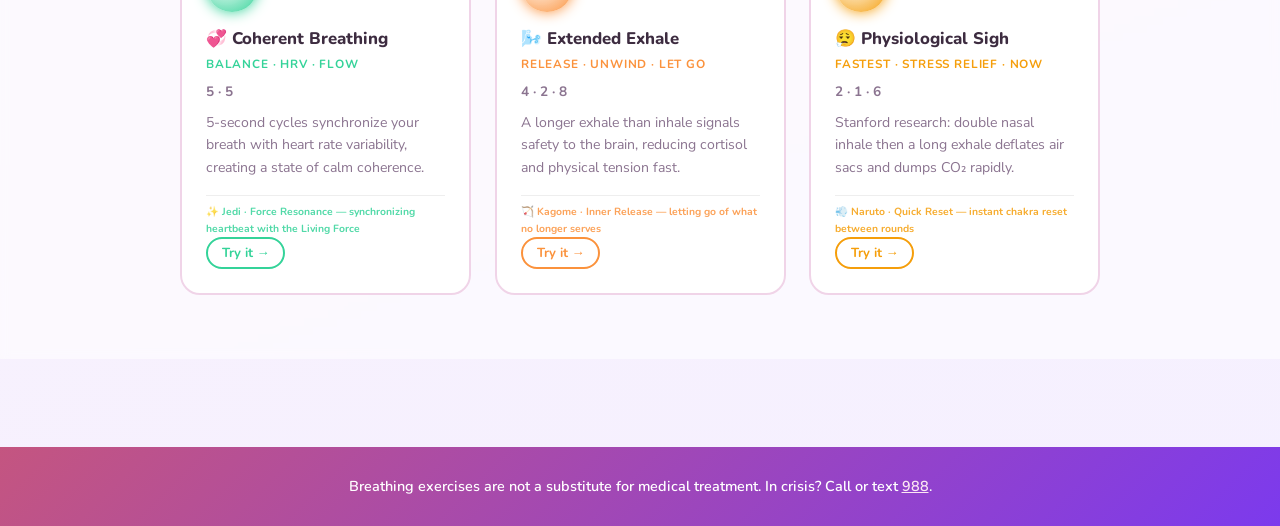
==== commit 0c4f6e37: "Add 4 interactive fidget games with UI integration Create a new "Fidgets" page with 4 engaging, sati" ====
--- a/breathing.html
+++ b/breathing.html
@@ -102,6 +102,10 @@
     <a href="trivia.html" class="bottom-nav__item">
       <span class="bottom-nav__icon" aria-hidden="true">🎯</span>
       <span class="bottom-nav__label">Trivia</span>
+    </a>
+    <a href="fidget-games.html" class="bottom-nav__item">
+      <span class="bottom-nav__icon" aria-hidden="true">🎮</span>
+      <span class="bottom-nav__label">Fidgets</span>
     </a>
     <a href="memorial.html" class="bottom-nav__item">
       <span class="bottom-nav__icon" aria-hidden="true">💜</span>
--- a/styles.css
+++ b/styles.css
@@ -1802,6 +1802,483 @@
   box-shadow: 0 8px 24px rgba(232,124,160,0.45);
 }
 
+/* Round selector screen */
+.round-selector-card {
+  background: var(--color-surface);
+  border: 1.5px solid var(--color-border);
+  border-radius: 20px;
+  padding: 2.5rem 2rem;
+  text-align: center;
+  box-shadow: 0 4px 24px rgba(0,0,0,0.07);
+  animation: cardEntrance 0.4s cubic-bezier(0.34, 1.56, 0.64, 1) both;
+}
+
+.round-selector-title {
+  font-family: 'Nunito', sans-serif;
+  font-size: 1.5rem;
+  font-weight: 800;
+  color: var(--color-text);
+  margin-bottom: 0.2rem;
+}
+
+.round-selector-subtitle {
+  font-size: 0.9rem;
+  color: var(--color-text-muted);
+  margin-bottom: 2rem;
+}
+
+.round-selector {
+  display: grid;
+  grid-template-columns: repeat(4, 1fr);
+  gap: 0.8rem;
+  max-width: 600px;
+  margin: 0 auto;
+}
+
+.round-btn {
+  font-family: 'Nunito', sans-serif;
+  font-size: 0.95rem;
+  font-weight: 700;
+  padding: 1rem 0.75rem;
+  border-radius: 12px;
+  border: 2px solid var(--color-border);
+  background: var(--color-surface);
+  color: var(--color-text-muted);
+  cursor: pointer;
+  position: relative;
+  transition: all var(--transition);
+}
+
+.round-btn:hover:not(.completed) {
+  border-color: var(--color-primary);
+  background: var(--color-selected);
+  color: var(--color-primary-dk);
+  transform: translateY(-3px);
+  box-shadow: 0 4px 12px rgba(232,124,160,0.25);
+}
+
+.round-btn:focus-visible {
+  outline: 3px solid var(--color-accent);
+  outline-offset: 2px;
+}
+
+.round-btn.completed {
+  background: linear-gradient(135deg, #f0fdf4 0%, #dbeafe 100%);
+  border-color: #22c55e;
+  color: #15803d;
+  cursor: default;
+  font-weight: 800;
+}
+
+.round-badge {
+  position: absolute;
+  top: 6px;
+  right: 8px;
+  width: 20px;
+  height: 20px;
+  background: #22c55e;
+  color: #fff;
+  font-size: 0.75rem;
+  border-radius: 50%;
+  display: flex;
+  align-items: center;
+  justify-content: center;
+  font-weight: 800;
+  line-height: 1;
+}
+
+/* Round info display during quiz */
+.round-info {
+  font-family: 'Nunito', sans-serif;
+  font-size: 0.78rem;
+  font-weight: 700;
+  color: var(--color-text-muted);
+  text-transform: uppercase;
+  letter-spacing: 0.05em;
+  margin-bottom: 0.5rem;
+}
+
+/* Results buttons container */
+.results-buttons {
+  display: flex;
+  gap: 1rem;
+  justify-content: center;
+  flex-wrap: wrap;
+  margin-top: 1.25rem;
+}
+
+.results-again-btn,
+.results-back-btn {
+  font-family: 'Nunito', sans-serif;
+  font-size: 0.95rem;
+  font-weight: 800;
+  padding: 0.65rem 1.75rem;
+  border: none;
+  border-radius: 999px;
+  cursor: pointer;
+  transition: transform var(--transition), box-shadow var(--transition);
+}
+
+.results-again-btn {
+  background: var(--gradient-main);
+  color: #fff;
+  box-shadow: 0 4px 16px rgba(232,124,160,0.35);
+}
+
+.results-again-btn:hover {
+  transform: translateY(-2px);
+  box-shadow: 0 8px 24px rgba(232,124,160,0.45);
+}
+
+.results-back-btn {
+  background: rgba(255,255,255,0.8);
+  border: 2px solid var(--color-border);
+  color: var(--color-text-muted);
+}
+
+.results-back-btn:hover {
+  border-color: var(--color-accent);
+  background: #fdf4ff;
+  color: var(--color-primary-dk);
+  transform: translateY(-2px);
+}
+
+/* ── Fidget Games Page ──────────────────────────────────── */
+
+.fidgets-page header h1 {
+  animation: titleGlow 3.5s ease-in-out infinite;
+}
+
+.fidget-game-card {
+  background: rgba(255, 255, 255, 0.85);
+  border: 2px solid var(--color-border);
+  border-radius: var(--radius);
+  padding: 2rem 1.5rem;
+  margin-bottom: 2.5rem;
+  backdrop-filter: blur(4px);
+  text-align: center;
+  box-shadow: var(--shadow-sm);
+  transition: box-shadow var(--transition);
+}
+
+.fidget-game-card:hover {
+  box-shadow: var(--shadow-md);
+}
+
+.fidget-game-container {
+  position: relative;
+  margin: 1.5rem auto 1.5rem;
+  display: flex;
+  align-items: center;
+  justify-content: center;
+  user-select: none;
+  -webkit-user-select: none;
+}
+
+.game-stats {
+  font-family: 'Nunito', sans-serif;
+  font-size: 0.95rem;
+  font-weight: 600;
+  color: var(--color-text-muted);
+  margin-top: 1rem;
+  padding-top: 1rem;
+  border-top: 1px solid var(--color-border);
+}
+
+/* ── Game 1: Bubble Pop ────────────────────────────────── */
+
+#bubble-game {
+  width: min(280px, 90vw);
+  height: min(280px, 90vw);
+  background: linear-gradient(135deg, #fce7f3, #ede9fe);
+  border-radius: 20px;
+  overflow: hidden;
+  box-shadow: inset 0 2px 8px rgba(0, 0, 0, 0.08);
+}
+
+.bubble {
+  position: absolute;
+  border-radius: 50%;
+  cursor: pointer;
+  opacity: 0.9;
+  transition: transform 0.2s ease, opacity 0.2s ease;
+  filter: drop-shadow(0 2px 6px rgba(0, 0, 0, 0.12));
+}
+
+.bubble:hover {
+  transform: scale(1.15);
+  opacity: 1;
+}
+
+.bubble-animation {
+  animation: bubbleFloat linear forwards;
+}
+
+@keyframes bubbleFloat {
+  0% {
+    transform: translateY(0) rotateZ(0deg);
+    opacity: 0.9;
+  }
+  100% {
+    transform: translateY(-300px) rotateZ(360deg);
+    opacity: 0;
+  }
+}
+
+.bubble-pop {
+  animation: bubblePop 0.6s ease-out forwards;
+}
+
+@keyframes bubblePop {
+  0% {
+    transform: scale(1);
+    opacity: 1;
+  }
+  100% {
+    transform: scale(0.1);
+    opacity: 0;
+  }
+}
+
+.particle {
+  position: fixed;
+  border-radius: 50%;
+  pointer-events: none;
+  animation: particleBurst 0.6s ease-out forwards;
+}
+
+@keyframes particleBurst {
+  0% {
+    opacity: 1;
+    transform: translate(0, 0) scale(1);
+  }
+  100% {
+    opacity: 0;
+    transform: translate(var(--tx), var(--ty)) scale(0.1);
+  }
+}
+
+/* ── Game 2: Spinner Wheel ─────────────────────────────── */
+
+#spinner-game {
+  width: min(280px, 90vw);
+  height: min(280px, 90vw);
+}
+
+#spinner-wheel {
+  position: relative;
+  width: 100%;
+  height: 100%;
+  border-radius: 50%;
+  background: conic-gradient(
+    from 0deg,
+    #e87ca0 0deg 45deg,
+    #a78bfa 45deg 90deg,
+    #7dd3fc 90deg 135deg,
+    #f472b6 135deg 180deg,
+    #c084fc 180deg 225deg,
+    #22d3ee 225deg 270deg,
+    #fbbf24 270deg 315deg,
+    #fb7185 315deg 360deg
+  );
+  cursor: pointer;
+  user-select: none;
+  box-shadow: 0 8px 32px rgba(167, 139, 250, 0.3), inset 0 1px 3px rgba(255, 255, 255, 0.3);
+  transition: transform 0.1s ease;
+}
+
+#spinner-wheel:hover {
+  filter: brightness(1.05);
+}
+
+#spinner-wheel.spinning {
+  animation: wheelSpin 3s cubic-bezier(0.25, 0.46, 0.45, 0.94) forwards;
+}
+
+@keyframes wheelSpin {
+  from { transform: rotate(0deg); }
+  to { transform: rotate(var(--rotation, 1800deg)); }
+}
+
+.spinner-center {
+  position: absolute;
+  top: 50%;
+  left: 50%;
+  transform: translate(-50%, -50%);
+  width: 40px;
+  height: 40px;
+  background: #fff;
+  border-radius: 50%;
+  box-shadow: 0 2px 8px rgba(0, 0, 0, 0.15);
+  z-index: 10;
+}
+
+.spinner-pointer {
+  position: absolute;
+  top: -10px;
+  left: 50%;
+  transform: translateX(-50%);
+  width: 0;
+  height: 0;
+  border-left: 8px solid transparent;
+  border-right: 8px solid transparent;
+  border-top: 12px solid var(--color-primary);
+  z-index: 5;
+}
+
+/* ── Game 3: Dot Tapper ────────────────────────────────── */
+
+#dot-tapper-game {
+  width: min(240px, 85vw);
+  height: min(240px, 85vw);
+  background: rgba(255, 255, 255, 0.4);
+  border-radius: 16px;
+  padding: 1rem;
+  backdrop-filter: blur(4px);
+  border: 1px solid rgba(255, 255, 255, 0.6);
+}
+
+.dot-grid {
+  display: grid;
+  grid-template-columns: repeat(4, 1fr);
+  gap: 8px;
+  width: 100%;
+  height: 100%;
+}
+
+.dot {
+  border-radius: 50%;
+  background: #e8d4f0;
+  cursor: pointer;
+  transition: all 0.15s ease;
+  box-shadow: inset 0 1px 3px rgba(0, 0, 0, 0.08);
+  user-select: none;
+}
+
+.dot:hover {
+  transform: scale(1.1);
+}
+
+.dot.lit {
+  animation: dotLight 0.4s ease;
+  background: var(--dot-color, #e87ca0);
+  box-shadow: 0 0 16px var(--dot-color, #e87ca0), inset 0 1px 3px rgba(255, 255, 255, 0.3);
+}
+
+.dot.correct {
+  animation: dotCorrect 0.3s ease;
+}
+
+.dot.wrong {
+  animation: dotWrong 0.3s ease;
+}
+
+@keyframes dotLight {
+  0% {
+    transform: scale(0.8);
+    opacity: 0.6;
+  }
+  50% {
+    transform: scale(1.2);
+  }
+  100% {
+    transform: scale(1);
+    opacity: 1;
+  }
+}
+
+@keyframes dotCorrect {
+  0%, 100% { background: #22c55e; box-shadow: 0 0 16px #22c55e; }
+  50% { background: #16a34a; }
+}
+
+@keyframes dotWrong {
+  0%, 100% { background: #ef4444; box-shadow: 0 0 16px #ef4444; }
+  20% { transform: translateX(-4px); }
+  40% { transform: translateX(4px); }
+  60% { transform: translateX(-4px); }
+  80% { transform: translateX(4px); }
+}
+
+/* ── Game 4: Stress Ball ────────────────────────────────– */
+
+#stress-ball-game {
+  width: min(200px, 85vw);
+  height: min(200px, 85vw);
+  position: relative;
+}
+
+#stress-ball {
+  width: 100%;
+  height: 100%;
+  border-radius: 50%;
+  background: radial-gradient(circle at 35% 35%, #fce7f3, #e87ca0 50%, #c45580 100%);
+  cursor: grab;
+  user-select: none;
+  transition: all 0.15s ease;
+  box-shadow: 0 8px 32px rgba(232, 124, 160, 0.4), inset -2px -2px 8px rgba(0, 0, 0, 0.1);
+  position: relative;
+}
+
+#stress-ball:hover {
+  box-shadow: 0 10px 40px rgba(232, 124, 160, 0.5), inset -2px -2px 8px rgba(0, 0, 0, 0.1);
+}
+
+#stress-ball.squeezed {
+  animation: squeeze 0.15s ease-out forwards;
+  background: radial-gradient(circle at 35% 35%, #f0c0d8, #c45580 50%, #a03862 100%);
+  box-shadow: 0 12px 48px rgba(196, 85, 128, 0.5), inset -3px -3px 12px rgba(0, 0, 0, 0.15);
+}
+
+#stress-ball.relaxing {
+  animation: relaxBreathe 3s ease-in-out infinite;
+}
+
+@keyframes squeeze {
+  0% {
+    transform: scaleX(1) scaleY(1);
+  }
+  100% {
+    transform: scaleX(1.3) scaleY(0.85);
+  }
+}
+
+@keyframes relaxBreathe {
+  0%, 100% {
+    transform: scale(1);
+    box-shadow: 0 8px 32px rgba(232, 124, 160, 0.4);
+  }
+  50% {
+    transform: scale(1.05);
+    box-shadow: 0 12px 48px rgba(232, 124, 160, 0.6);
+  }
+}
+
+.particle-container {
+  position: relative;
+  width: 100%;
+  height: 100%;
+  pointer-events: none;
+}
+
+.stress-particle {
+  position: absolute;
+  border-radius: 50%;
+  pointer-events: none;
+  animation: stressParticleBurst 0.7s ease-out forwards;
+}
+
+@keyframes stressParticleBurst {
+  0% {
+    opacity: 1;
+    transform: translate(0, 0) scale(1);
+  }
+  100% {
+    opacity: 0;
+    transform: translate(var(--tx), var(--ty)) scale(0.15);
+  }
+}
+
 /* ── Responsive ─────────────────────────────────────────── */
 @media (max-width: 600px) {
   header h1 { font-size: 2rem; }
@@ -1811,4 +2288,17 @@
   .mood-visual { padding: 0.5rem 0.75rem; font-size: 1.4rem; }
   #mood-form { padding: 1.25rem; }
   .answer-grid { grid-template-columns: 1fr; }
-}
+  .round-selector { grid-template-columns: repeat(2, 1fr); gap: 0.6rem; }
+  .round-selector-card { padding: 1.75rem 1.25rem; }
+  .round-selector-title { font-size: 1.25rem; }
+  .results-buttons { flex-direction: column; }
+  .results-again-btn, .results-back-btn { width: 100%; }
+
+  /* Fidget games responsive */
+  .fidget-game-card { padding: 1.5rem 1rem; }
+  .game-stats { font-size: 0.85rem; }
+  #bubble-game { width: 85vw; height: 85vw; max-width: 200px; max-height: 200px; }
+  #spinner-game { width: 85vw; height: 85vw; max-width: 200px; max-height: 200px; }
+  #dot-tapper-game { width: 85vw; height: 85vw; max-width: 180px; max-height: 180px; }
+  #stress-ball-game { width: 85vw; height: 85vw; max-width: 150px; max-height: 150px; }
+}
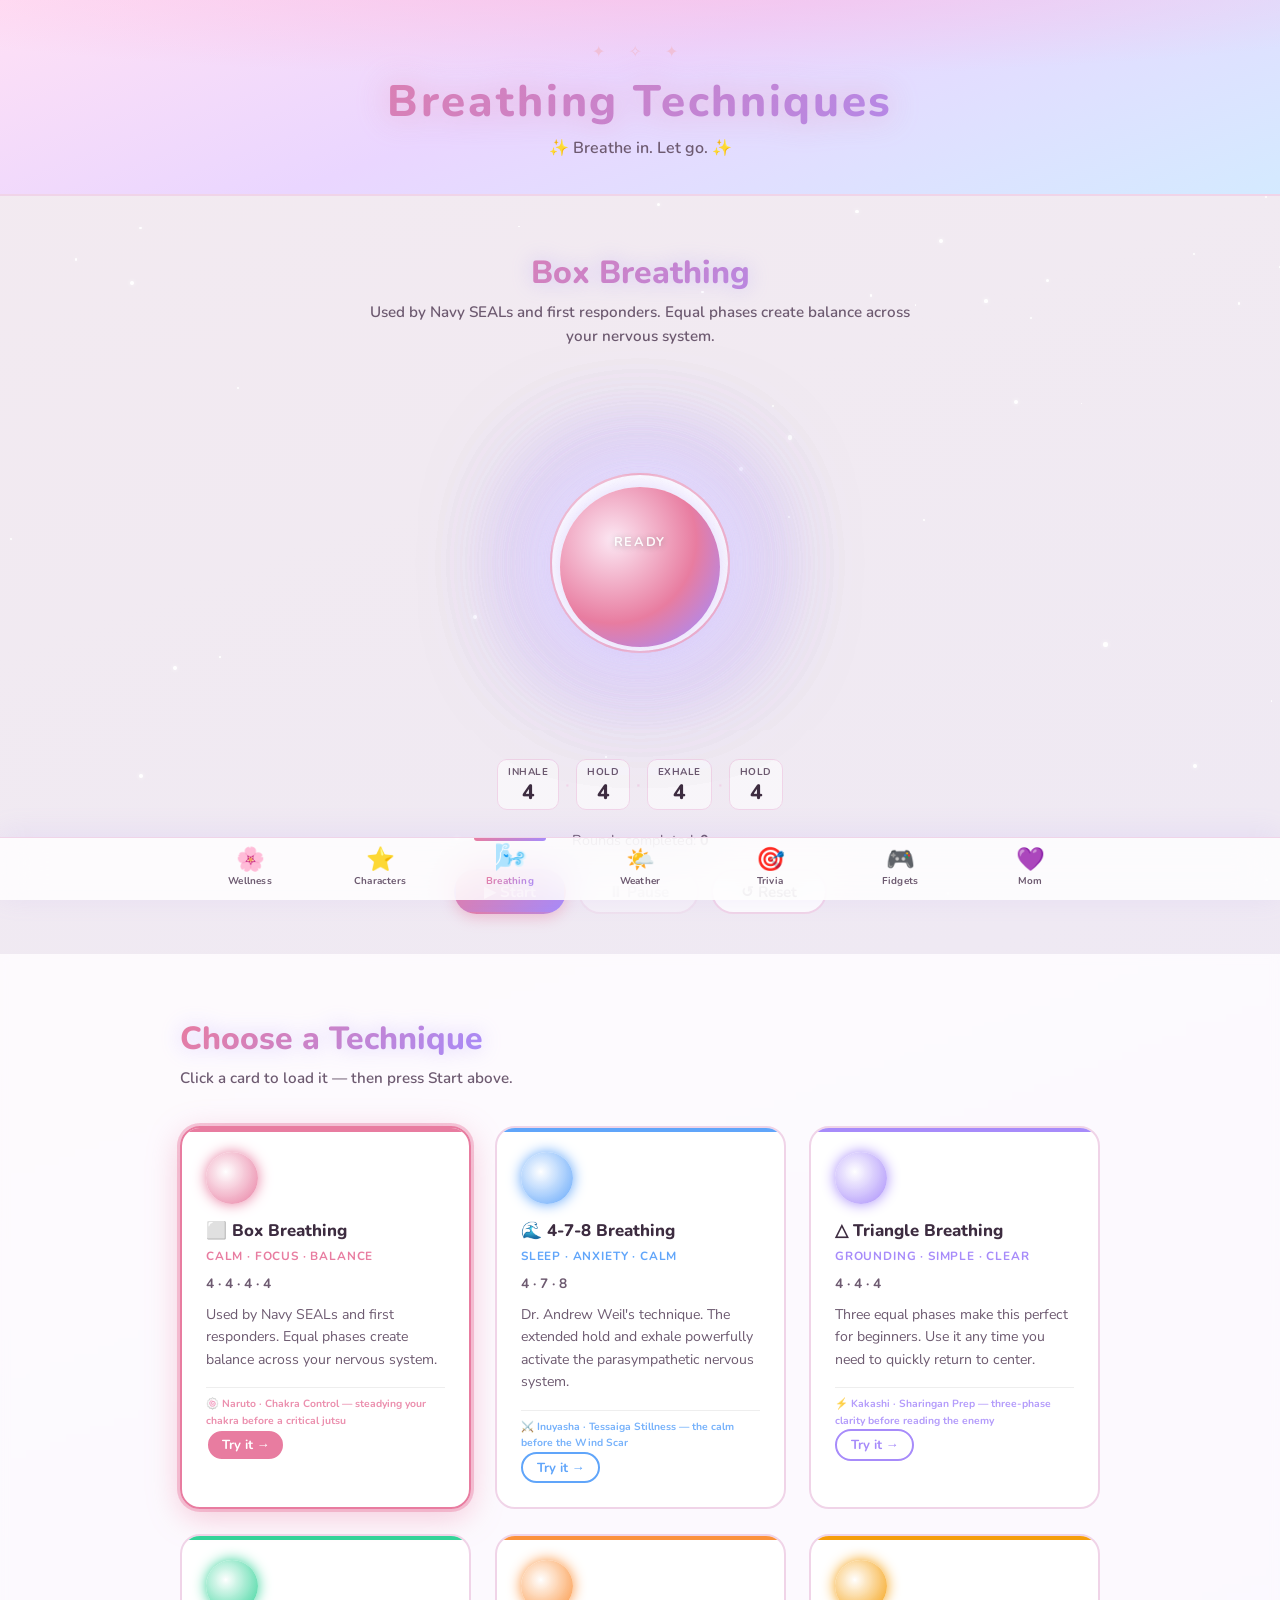
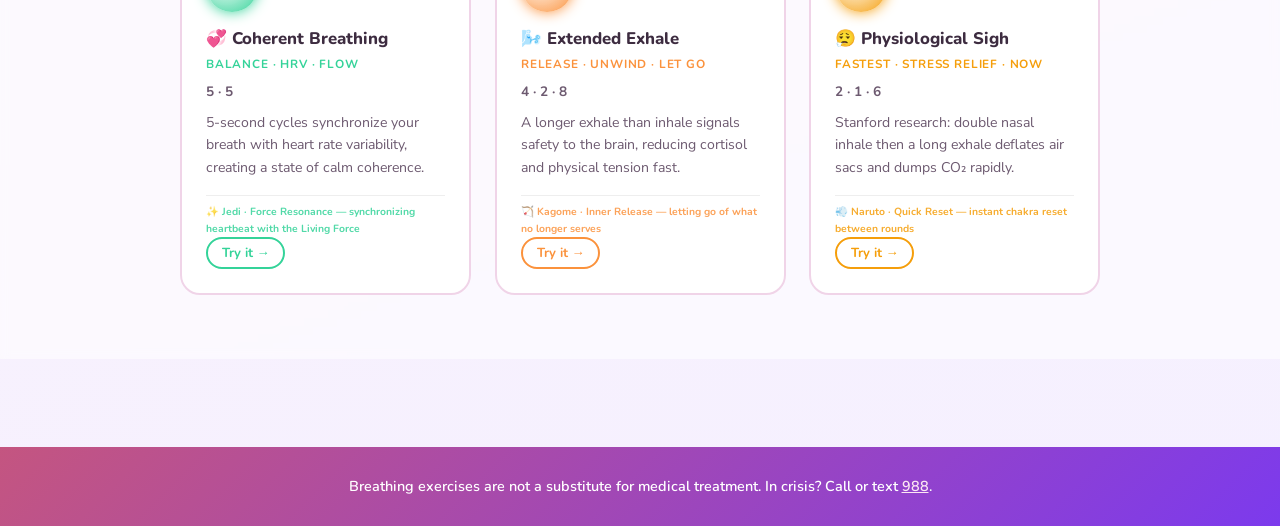
==== commit 367334d5: "Link fixes.css in breathing.html" ====
--- a/breathing.html
+++ b/breathing.html
@@ -9,6 +9,7 @@
   <link rel="preconnect" href="https://fonts.gstatic.com" crossorigin>
   <link href="https://fonts.googleapis.com/css2?family=Nunito:wght@400;600;700;800&family=Nunito+Sans:wght@400;600&display=swap" rel="stylesheet">
   <link rel="stylesheet" href="styles.css">
+  <link rel="stylesheet" href="fixes.css">
 </head>
 <body class="breathing-page">
   <div id="bg-stars" aria-hidden="true"></div>
--- a/styles.css
+++ b/styles.css
@@ -1,2304 +1 @@
-/* ── Variables ──────────────────────────────────────────── */
-:root {
-  --color-bg:        #fdf4f9;
-  --color-surface:   #ffffff;
-  --color-primary:   #e87ca0;
-  --color-primary-dk:#c45580;
-  --color-accent:    #a78bfa;
-  --color-accent2:   #7dd3fc;
-  --color-text:      #3d2c40;
-  --color-text-muted:#8b7490;
-  --color-border:    #f0d4e8;
-  --color-selected:  #fce7f3;
-  --gradient-main:   linear-gradient(135deg, #e87ca0, #a78bfa);
-  --gradient-card:   linear-gradient(90deg, #e87ca0, #a78bfa, #7dd3fc);
-  --radius:          20px;
-  --shadow-sm:       0 4px 16px rgba(232, 124, 160, 0.15);
-  --shadow-md:       0 8px 32px rgba(167, 139, 250, 0.25);
-  --transition:      0.25s ease;
-}
-
-/* ── Reset ──────────────────────────────────────────────── */
-*, *::before, *::after { box-sizing: border-box; margin: 0; padding: 0; }
-
-/* ── Base ───────────────────────────────────────────────── */
-html { scroll-behavior: smooth; }
-
-body {
-  font-family: 'Nunito Sans', system-ui, sans-serif;
-  font-size: 16px;
-  line-height: 1.6;
-  background: linear-gradient(160deg, #fdf4f9, #f5f0ff, #edf8ff, #fce7f3, #fdf4f9);
-  background-size: 400% 400%;
-  animation: bgDrift 16s ease infinite;
-  color: var(--color-text);
-}
-
-h1, h2, h3 {
-  font-family: 'Nunito', sans-serif;
-  line-height: 1.3;
-  font-weight: 800;
-}
-
-a {
-  color: var(--color-primary-dk);
-  text-decoration: underline;
-}
-a:hover { color: var(--color-accent); }
-
-/* ── Focus ──────────────────────────────────────────────── */
-:focus-visible {
-  outline: 3px solid var(--color-accent);
-  outline-offset: 3px;
-  border-radius: 6px;
-}
-
-/* ── Skip link ──────────────────────────────────────────── */
-.skip-link {
-  position: absolute;
-  top: -999px;
-  left: 1rem;
-  background: var(--gradient-main);
-  color: #fff;
-  padding: 0.5rem 1rem;
-  border-radius: 0 0 var(--radius) var(--radius);
-  z-index: 100;
-  text-decoration: none;
-}
-.skip-link:focus { top: 0; }
-
-/* ── Layout container ───────────────────────────────────── */
-.container {
-  max-width: 960px;
-  margin: 0 auto;
-  padding: 0 1.25rem;
-  position: relative;
-  z-index: 1;
-}
-
-/* ── Sakura petals ──────────────────────────────────────── */
-.petals {
-  position: absolute;
-  inset: 0;
-  pointer-events: none;
-  overflow: hidden;
-}
-
-.petals span {
-  position: absolute;
-  top: -20px;
-  display: block;
-  border-radius: 0 100% 0 100%;
-  opacity: 0;
-  animation: petalFall linear infinite;
-}
-
-.petals span:nth-child(1) { width: 10px; height: 10px; left: 8%;  background: #f9b8d0; animation-duration: 9s;  animation-delay: 0s;   }
-.petals span:nth-child(2) { width: 8px;  height: 8px;  left: 25%; background: #e8b4e8; animation-duration: 7s;  animation-delay: 2.5s; }
-.petals span:nth-child(3) { width: 12px; height: 12px; left: 50%; background: #c4b5fd; animation-duration: 11s; animation-delay: 1s;   }
-.petals span:nth-child(4) { width: 9px;  height: 9px;  left: 68%; background: #f9b8d0; animation-duration: 8s;  animation-delay: 3.5s; }
-.petals span:nth-child(5) { width: 7px;  height: 7px;  left: 82%; background: #bae6fd; animation-duration: 10s; animation-delay: 0.8s; }
-.petals span:nth-child(6) { width: 11px; height: 11px; left: 93%; background: #e8b4e8; animation-duration: 6s;  animation-delay: 4s;   }
-
-@keyframes bgDrift {
-  0%   { background-position: 0%   50%; }
-  50%  { background-position: 100% 50%; }
-  100% { background-position: 0%   50%; }
-}
-
-@keyframes petalFall {
-  0%   { opacity: 0;   transform: translateY(-20px) rotate(0deg)   translateX(0); }
-  10%  { opacity: 0.8; }
-  80%  { opacity: 0.4; }
-  100% { opacity: 0;   transform: translateY(220px) rotate(360deg) translateX(30px); }
-}
-
-/* ── Header ─────────────────────────────────────────────── */
-header {
-  background:
-    radial-gradient(ellipse 70% 50% at 50% -10%, rgba(255,180,220,0.55), transparent),
-    linear-gradient(160deg, #ffe0f5 0%, #ead6ff 45%, #d4eaff 100%);
-  border-bottom: 2px solid var(--color-border);
-  padding: 2.5rem 0 2rem;
-  text-align: center;
-  position: relative;
-  overflow: hidden;
-}
-
-.header-sparkles {
-  font-size: 1rem;
-  color: #f0c0d8;
-  letter-spacing: 0.6rem;
-  margin-bottom: 0.5rem;
-  animation: sparkleGlow 3s ease-in-out infinite;
-}
-
-@keyframes sparkleGlow {
-  0%, 100% { opacity: 0.5; }
-  50%       { opacity: 1; }
-}
-
-header h1 {
-  font-size: 2.75rem;
-  letter-spacing: 0.06em;
-  background: var(--gradient-main);
-  -webkit-background-clip: text;
-  background-clip: text;
-  color: transparent;
-  filter: drop-shadow(0 0 16px rgba(232,124,160,0.45));
-}
-
-.tagline {
-  color: var(--color-text-muted);
-  margin-top: 0.35rem;
-  font-family: 'Nunito', sans-serif;
-  font-weight: 600;
-  font-size: 1rem;
-}
-
-header nav {
-  display: flex;
-  justify-content: center;
-  gap: 1rem;
-  margin-top: 1.25rem;
-}
-
-header nav a {
-  font-family: 'Nunito', sans-serif;
-  font-size: 0.92rem;
-  font-weight: 700;
-  text-decoration: none;
-  color: var(--color-primary-dk);
-  padding: 0.4rem 1.1rem;
-  border-radius: 999px;
-  border: 2px solid var(--color-border);
-  background: var(--color-surface);
-  transition: background var(--transition), border-color var(--transition),
-              color var(--transition), transform var(--transition);
-}
-header nav a:hover {
-  background: var(--color-selected);
-  border-color: var(--color-primary);
-  color: var(--color-primary-dk);
-  transform: translateY(-2px);
-}
-
-/* ── Sections ───────────────────────────────────────────── */
-section {
-  padding: 4rem 0;
-}
-
-section:nth-of-type(even) {
-  background: rgba(255, 255, 255, 0.6);
-  backdrop-filter: blur(4px);
-}
-
-section h2 {
-  font-size: 2rem;
-  background: var(--gradient-main);
-  -webkit-background-clip: text;
-  background-clip: text;
-  color: transparent;
-  margin-bottom: 0.4rem;
-  display: inline-block;
-  filter: drop-shadow(0 0 10px rgba(167,139,250,0.4));
-}
-
-.section-intro {
-  color: var(--color-text-muted);
-  margin-bottom: 2.25rem;
-  font-family: 'Nunito', sans-serif;
-  font-weight: 600;
-  font-size: 0.95rem;
-}
-
-/* ── Card Grid ──────────────────────────────────────────── */
-.card-grid {
-  display: grid;
-  grid-template-columns: repeat(auto-fill, minmax(260px, 1fr));
-  gap: 1.5rem;
-  list-style: none;
-}
-
-.tip-card {
-  background: var(--color-surface);
-  border-radius: var(--radius);
-  padding: 1.5rem;
-  box-shadow: var(--shadow-sm);
-  border: 1px solid var(--color-border);
-  position: relative;
-  overflow: hidden;
-  transition: transform var(--transition), box-shadow var(--transition);
-}
-
-.tip-card::before {
-  content: '';
-  position: absolute;
-  top: 0; left: 0; right: 0;
-  height: 4px;
-  background: var(--gradient-card);
-}
-
-.tip-card::after {
-  content: '✦';
-  position: absolute;
-  top: 0.9rem;
-  right: 1rem;
-  color: #f0c0d8;
-  font-size: 1rem;
-  opacity: 0;
-  transform: scale(0.4) rotate(-30deg);
-  transition: opacity 0.3s ease, transform 0.3s ease;
-}
-
-.tip-card:nth-child(1)  { animation: animeCardIn 0.5s cubic-bezier(0.34,1.56,0.64,1) 0.05s both; }
-.tip-card:nth-child(2)  { animation: animeCardIn 0.5s cubic-bezier(0.34,1.56,0.64,1) 0.10s both; }
-.tip-card:nth-child(3)  { animation: animeCardIn 0.5s cubic-bezier(0.34,1.56,0.64,1) 0.15s both; }
-.tip-card:nth-child(4)  { animation: animeCardIn 0.5s cubic-bezier(0.34,1.56,0.64,1) 0.20s both; }
-.tip-card:nth-child(5)  { animation: animeCardIn 0.5s cubic-bezier(0.34,1.56,0.64,1) 0.25s both; }
-.tip-card:nth-child(6)  { animation: animeCardIn 0.5s cubic-bezier(0.34,1.56,0.64,1) 0.30s both; }
-.tip-card:nth-child(7)  { animation: animeCardIn 0.5s cubic-bezier(0.34,1.56,0.64,1) 0.35s both; }
-.tip-card:nth-child(8)  { animation: animeCardIn 0.5s cubic-bezier(0.34,1.56,0.64,1) 0.40s both; }
-
-@keyframes animeCardIn {
-  from { opacity: 0; transform: translateY(28px) scale(0.92); }
-  to   { opacity: 1; transform: translateY(0)    scale(1);    }
-}
-
-.tip-card:hover {
-  transform: translateY(-5px) scale(1.02);
-  box-shadow: 0 0 0 2px var(--color-primary),
-              0 0 24px rgba(232,124,160,0.35),
-              var(--shadow-md);
-}
-
-.tip-card:hover::after {
-  opacity: 1;
-  transform: scale(1) rotate(0deg);
-}
-
-.tip-icon {
-  font-size: 2.2rem;
-  margin-bottom: 0.75rem;
-}
-
-.tip-card h3 {
-  font-size: 1.05rem;
-  color: var(--color-primary-dk);
-  margin-bottom: 0.5rem;
-}
-
-.tip-card p {
-  font-size: 0.92rem;
-  color: var(--color-text-muted);
-  line-height: 1.65;
-}
-
-/* ── Mood Form ──────────────────────────────────────────── */
-#mood-form {
-  background: rgba(255, 255, 255, 0.8);
-  border: 2px solid var(--color-border);
-  border-radius: var(--radius);
-  padding: 1.75rem;
-  max-width: 600px;
-  backdrop-filter: blur(4px);
-}
-
-fieldset {
-  border: none;
-  padding: 0;
-  margin-bottom: 1.25rem;
-}
-
-legend {
-  font-family: 'Nunito', sans-serif;
-  font-size: 1.05rem;
-  font-weight: 700;
-  color: var(--color-text);
-  margin-bottom: 1rem;
-}
-
-.mood-options {
-  display: flex;
-  flex-wrap: wrap;
-  gap: 0.75rem;
-}
-
-.mood-option {
-  display: flex;
-  flex-direction: column;
-  align-items: center;
-  gap: 0.3rem;
-  cursor: pointer;
-}
-
-.mood-option input[type="radio"] {
-  position: absolute;
-  opacity: 0;
-  width: 0;
-  height: 0;
-}
-
-.mood-visual {
-  display: flex;
-  flex-direction: column;
-  align-items: center;
-  gap: 0.3rem;
-  padding: 0.6rem 1rem;
-  border: 2px solid var(--color-border);
-  border-radius: var(--radius);
-  background: var(--color-surface);
-  transition: border-color var(--transition), background var(--transition),
-              transform var(--transition), box-shadow var(--transition);
-  font-size: 1.6rem;
-}
-
-.mood-label {
-  font-family: 'Nunito', sans-serif;
-  font-size: 0.78rem;
-  color: var(--color-text-muted);
-  font-weight: 700;
-}
-
-.mood-option input[type="radio"]:checked + .mood-visual {
-  border-color: var(--color-primary);
-  background: var(--color-selected);
-  box-shadow: 0 0 0 3px rgba(232, 124, 160, 0.2);
-  transform: scale(1.07);
-}
-
-.mood-option:hover .mood-visual {
-  border-color: var(--color-accent);
-  transform: scale(1.05);
-}
-
-.mood-option input[type="radio"]:focus-visible + .mood-visual {
-  outline: 3px solid var(--color-accent);
-  outline-offset: 3px;
-}
-
-#mood-form label[for="mood-note"] {
-  display: block;
-  font-family: 'Nunito', sans-serif;
-  font-weight: 700;
-  margin-bottom: 0.4rem;
-  color: var(--color-text);
-}
-
-.optional {
-  font-weight: normal;
-  color: var(--color-text-muted);
-  font-size: 0.9em;
-}
-
-textarea {
-  width: 100%;
-  padding: 0.75rem 1rem;
-  border: 2px solid var(--color-border);
-  border-radius: 14px;
-  font-family: 'Nunito Sans', inherit;
-  font-size: 0.95rem;
-  color: var(--color-text);
-  background: var(--color-surface);
-  resize: vertical;
-  transition: border-color var(--transition), box-shadow var(--transition);
-}
-textarea:focus {
-  border-color: var(--color-primary);
-  box-shadow: 0 0 0 3px rgba(232, 124, 160, 0.15);
-  outline: none;
-}
-
-.hint {
-  display: block;
-  font-size: 0.8rem;
-  color: var(--color-text-muted);
-  margin-top: 0.3rem;
-  margin-bottom: 1.25rem;
-}
-
-button[type="submit"] {
-  background: var(--gradient-main);
-  color: #fff;
-  border: none;
-  padding: 0.75rem 2rem;
-  border-radius: 999px;
-  font-family: 'Nunito', sans-serif;
-  font-size: 1rem;
-  font-weight: 800;
-  cursor: pointer;
-  letter-spacing: 0.03em;
-  box-shadow: 0 4px 14px rgba(232, 124, 160, 0.4);
-  transition: transform var(--transition), box-shadow var(--transition), opacity var(--transition);
-}
-button[type="submit"]:hover:not(:disabled) {
-  transform: translateY(-2px);
-  box-shadow: 0 6px 20px rgba(167, 139, 250, 0.45);
-}
-button[type="submit"]:disabled {
-  opacity: 0.65;
-  cursor: default;
-}
-
-/* ── Mood History ───────────────────────────────────────── */
-#mood-history {
-  margin-top: 2rem;
-  max-width: 600px;
-}
-
-.history-heading {
-  font-family: 'Nunito', sans-serif;
-  font-size: 1.05rem;
-  font-weight: 700;
-  color: var(--color-text-muted);
-  margin-bottom: 1rem;
-}
-
-.empty-state {
-  color: var(--color-text-muted);
-  font-style: italic;
-  font-family: 'Nunito', sans-serif;
-}
-
-.history-entry {
-  background: rgba(255, 255, 255, 0.85);
-  border: 2px solid var(--color-border);
-  border-radius: var(--radius);
-  padding: 1rem 1.25rem;
-  margin-bottom: 0.75rem;
-  backdrop-filter: blur(4px);
-  transition: box-shadow var(--transition);
-}
-.history-entry:hover {
-  box-shadow: var(--shadow-sm);
-}
-
-.entry-header {
-  display: flex;
-  align-items: center;
-  gap: 0.75rem;
-}
-
-.entry-emoji {
-  font-size: 1.75rem;
-  flex-shrink: 0;
-}
-
-.entry-header > div {
-  flex: 1;
-  min-width: 0;
-}
-
-.entry-mood {
-  display: block;
-  font-family: 'Nunito', sans-serif;
-  font-weight: 800;
-  color: var(--color-primary-dk);
-}
-
-.entry-date {
-  display: block;
-  font-size: 0.83rem;
-  color: var(--color-text-muted);
-}
-
-.entry-note {
-  margin-top: 0.6rem;
-  font-size: 0.9rem;
-  color: var(--color-text);
-  white-space: pre-wrap;
-  word-break: break-word;
-}
-
-.delete-btn {
-  background: none;
-  border: 2px solid var(--color-border);
-  border-radius: 999px;
-  color: var(--color-text-muted);
-  font-size: 0.75rem;
-  padding: 0.2rem 0.55rem;
-  cursor: pointer;
-  flex-shrink: 0;
-  transition: border-color var(--transition), color var(--transition),
-              background var(--transition);
-}
-.delete-btn:hover {
-  border-color: var(--color-primary);
-  color: var(--color-primary);
-  background: var(--color-selected);
-}
-
-/* ── Footer ─────────────────────────────────────────────── */
-footer {
-  background: linear-gradient(135deg, #c45580, #7c3aed);
-  color: #fff;
-  padding: 1.75rem 0;
-  text-align: center;
-  font-family: 'Nunito', sans-serif;
-  font-size: 0.9rem;
-  font-weight: 600;
-}
-footer a { color: #fce7f3; }
-footer a:hover { color: #fff; }
-
-/* ── Characters page: character image cards ─────────────── */
-.char-img-wrap {
-  position: relative;
-  height: 220px;
-  margin: -1.5rem -1.5rem 0 -1.5rem;
-  border-radius: var(--radius) var(--radius) 0 0;
-  overflow: hidden;
-  background: linear-gradient(160deg, #f0d4e8, #fce7f3);
-}
-
-.quote-card[data-series="naruto"]   .char-img-wrap { box-shadow: 0 3px 0 #ff8c00; background: linear-gradient(160deg, #fff5ed, #fed7aa); }
-.quote-card[data-series="inuyasha"] .char-img-wrap { box-shadow: 0 3px 0 #dc2626; background: linear-gradient(160deg, #fef2f2, #fecaca); }
-.quote-card[data-series="starwars"] .char-img-wrap { box-shadow: 0 3px 0 #2563eb; background: linear-gradient(160deg, #eff6ff, #bfdbfe); }
-
-.char-img {
-  width: 100%;
-  height: 100%;
-  object-fit: contain;
-  object-position: center bottom;
-  opacity: 0;
-  transition: opacity 0.5s ease;
-  display: block;
-}
-
-.img-skeleton {
-  position: absolute;
-  inset: 0;
-  display: flex;
-  align-items: center;
-  justify-content: center;
-  background: linear-gradient(90deg, #f0d4e8 25%, #fce7f3 50%, #f0d4e8 75%);
-  background-size: 200% 100%;
-  animation: shimmer 1.5s ease-in-out infinite;
-}
-
-@keyframes shimmer {
-  0%   { background-position:  200% 0; }
-  100% { background-position: -200% 0; }
-}
-
-.card-body {
-  padding-top: 1rem;
-}
-
-/* ── Characters page: scene / GIF ───────────────────────── */
-.scene-btn {
-  display: inline-block;
-  font-family: 'Nunito', sans-serif;
-  font-weight: 700;
-  font-size: 0.8rem;
-  color: var(--color-primary-dk);
-  border: 2px solid var(--color-border);
-  padding: 0.28rem 0.8rem;
-  border-radius: 999px;
-  background: none;
-  cursor: pointer;
-  margin-top: 0.8rem;
-  transition: all var(--transition);
-}
-.scene-btn:hover:not(:disabled) {
-  border-color: var(--color-primary);
-  background: var(--color-selected);
-}
-.scene-btn:disabled { opacity: 0.5; cursor: default; }
-
-.gif-wrap {
-  max-height: 0;
-  overflow: hidden;
-  transition: max-height 0.5s ease;
-}
-.gif-wrap.open { max-height: 350px; margin-top: 0.75rem; }
-
-.gif-skeleton {
-  height: 180px;
-  border-radius: 12px;
-  display: flex;
-  align-items: center;
-  justify-content: center;
-  background: linear-gradient(90deg, #f0d4e8 25%, #fce7f3 50%, #f0d4e8 75%);
-  background-size: 200% 100%;
-  animation: shimmer 1.5s ease-in-out infinite;
-}
-
-.gif-img {
-  width: 100%;
-  border-radius: 12px;
-  display: none;
-  animation: cardIn 0.4s ease both;
-}
-
-/* ── Characters page: star field ───────────────────────── */
-#bg-stars {
-  position: fixed;
-  inset: 0;
-  pointer-events: none;
-  z-index: 0;
-  overflow: hidden;
-}
-
-.bg-star {
-  position: absolute;
-  border-radius: 50%;
-  background: #fff;
-  box-shadow: 0 0 5px rgba(255, 255, 255, 0.9);
-  animation: twinkle ease-in-out infinite alternate;
-}
-
-@keyframes twinkle {
-  from { opacity: 0.08; transform: scale(0.6); }
-  to   { opacity: 0.95; transform: scale(1.5); }
-}
-
-/* ── Characters page: title glow ────────────────────────── */
-.characters-page header h1 {
-  animation: titleGlow 3.5s ease-in-out infinite;
-}
-
-@keyframes titleGlow {
-  0%, 100% { filter: drop-shadow(0 0 6px  rgba(232, 124, 160, 0.5)); }
-  50%       { filter: drop-shadow(0 0 22px rgba(167, 139, 250, 0.75)); }
-}
-
-/* ── Characters page: card entrance ─────────────────────── */
-@keyframes cardIn {
-  from { opacity: 0; transform: translateY(30px) scale(0.94); }
-  to   { opacity: 1; transform: translateY(0)    scale(1); }
-}
-
-.quote-card {
-  animation: cardIn 0.5s cubic-bezier(0.34, 1.56, 0.64, 1) both;
-}
-
-/* ── Characters page: card shimmer on hover ─────────────── */
-.quote-card::after {
-  content: '';
-  position: absolute;
-  inset: 0;
-  border-radius: var(--radius);
-  background: linear-gradient(
-    110deg,
-    transparent 30%,
-    rgba(255, 255, 255, 0.5) 50%,
-    transparent 70%
-  );
-  transform: translateX(-160%);
-  pointer-events: none;
-  transition: transform 0.65s ease;
-}
-.quote-card:hover::after { transform: translateX(160%); }
-
-/* ── Characters page: series glow on hover ──────────────── */
-.quote-card[data-series="naruto"]:hover {
-  box-shadow: 0 8px 32px rgba(255, 140, 0, 0.45), 0 0 0 1px rgba(255, 140, 0, 0.2);
-}
-.quote-card[data-series="inuyasha"]:hover {
-  box-shadow: 0 8px 32px rgba(220, 38, 38, 0.4), 0 0 0 1px rgba(220, 38, 38, 0.2);
-}
-.quote-card[data-series="starwars"]:hover {
-  box-shadow: 0 8px 32px rgba(37, 99, 235, 0.45), 0 0 0 1px rgba(37, 99, 235, 0.2);
-}
-
-/* ── Characters page: avatar float on hover ─────────────── */
-@keyframes avatarFloat {
-  0%, 100% { transform: translateY(0)    rotate(0deg); }
-  50%       { transform: translateY(-9px) rotate(8deg); }
-}
-.quote-card:hover .char-avatar {
-  display: inline-block;
-  animation: avatarFloat 1s ease-in-out infinite;
-}
-
-/* ── Characters page: click particle burst ──────────────── */
-.burst-particle {
-  position: absolute;
-  width: 7px;
-  height: 7px;
-  border-radius: 50%;
-  pointer-events: none;
-  z-index: 20;
-  animation: burst 0.7s ease-out forwards;
-}
-
-@keyframes burst {
-  0%   { opacity: 1; transform: translate(-50%, -50%) translate(0, 0)                 scale(1); }
-  100% { opacity: 0; transform: translate(-50%, -50%) translate(var(--tx), var(--ty)) scale(0.15); }
-}
-
-/* ── Characters page: filter grid fade ──────────────────── */
-#quotes-grid {
-  transition: opacity 0.18s ease, transform 0.18s ease;
-}
-#quotes-grid.fading {
-  opacity: 0;
-  transform: translateY(10px);
-}
-
-/* ── Filter bar (characters page) ──────────────────────── */
-.filter-bar {
-  display: flex;
-  flex-wrap: wrap;
-  gap: 0.6rem;
-  margin-bottom: 2.5rem;
-}
-
-.filter-btn {
-  font-family: 'Nunito', sans-serif;
-  font-weight: 700;
-  font-size: 0.88rem;
-  padding: 0.45rem 1.1rem;
-  border-radius: 999px;
-  border: 2px solid var(--color-border);
-  background: var(--color-surface);
-  color: var(--color-text-muted);
-  cursor: pointer;
-  transition: all var(--transition);
-}
-.filter-btn:hover { border-color: var(--color-primary); color: var(--color-primary-dk); }
-.filter-btn.active { background: var(--color-selected); border-color: var(--color-primary); color: var(--color-primary-dk); }
-.filter-btn.naruto-btn.active   { background: #fff7ed; border-color: #ff8c00; color: #c2410c; }
-.filter-btn.inuyasha-btn.active { background: #fef2f2; border-color: #dc2626; color: #991b1b; }
-.filter-btn.starwars-btn.active { background: #eff6ff; border-color: #2563eb; color: #1e40af; }
-
-/* ── Quote cards (characters page) ─────────────────────── */
-.quote-card {
-  background: rgba(255, 255, 255, 0.85);
-  border-radius: var(--radius);
-  padding: 1.5rem;
-  border: 2px solid var(--color-border);
-  backdrop-filter: blur(4px);
-  position: relative;
-  overflow: hidden;
-  transition: transform var(--transition), box-shadow var(--transition);
-}
-.quote-card:hover {
-  transform: translateY(-4px);
-  box-shadow: var(--shadow-md);
-}
-.quote-card::before {
-  content: '';
-  position: absolute;
-  top: 0; left: 0; right: 0;
-  height: 4px;
-}
-.quote-card[data-series="naruto"]::before   { background: linear-gradient(90deg, #ff8c00, #ffd700); }
-.quote-card[data-series="inuyasha"]::before { background: linear-gradient(90deg, #dc2626, #9f1239); }
-.quote-card[data-series="starwars"]::before { background: linear-gradient(90deg, #2563eb, #7c3aed); }
-
-.char-avatar {
-  font-size: 2.5rem;
-  margin-bottom: 0.6rem;
-}
-
-.char-name {
-  font-family: 'Nunito', sans-serif;
-  font-weight: 800;
-  font-size: 1.05rem;
-  color: var(--color-text);
-  margin-bottom: 0.1rem;
-}
-
-.char-series {
-  font-family: 'Nunito', sans-serif;
-  font-size: 0.78rem;
-  font-weight: 700;
-  color: var(--color-text-muted);
-  margin-bottom: 0.85rem;
-  text-transform: uppercase;
-  letter-spacing: 0.05em;
-}
-
-blockquote {
-  font-style: italic;
-  color: var(--color-text);
-  font-size: 0.93rem;
-  line-height: 1.7;
-  border-left: 3px solid var(--color-border);
-  padding-left: 0.85rem;
-  margin: 0;
-  position: relative;
-}
-
-/* ── Breathing page: visualizer section ─────────────────── */
-.viz-section {
-  background: rgba(20, 10, 35, 0.04);
-  padding: 3.5rem 0 2.5rem;
-}
-
-.viz-container {
-  display: flex;
-  flex-direction: column;
-  align-items: center;
-  text-align: center;
-}
-
-.active-tech-header {
-  max-width: 560px;
-}
-
-.active-tech-header h2 {
-  display: block;
-}
-
-/* ── Breathing page: stage + rings ──────────────────────── */
-.breath-stage {
-  position: relative;
-  width: min(300px, 88vw);
-  height: min(300px, 88vw);
-  margin: 2rem auto;
-  display: flex;
-  align-items: center;
-  justify-content: center;
-  overflow: visible;
-}
-
-.breath-rings {
-  position: absolute;
-  inset: 0;
-  display: flex;
-  align-items: center;
-  justify-content: center;
-}
-
-.breath-ring {
-  position: absolute;
-  width: 165px;
-  height: 165px;
-  border-radius: 50%;
-  border: 2px solid rgba(232, 124, 160, 0.45);
-  animation: ringExpand 4s ease-out infinite;
-}
-
-@keyframes ringExpand {
-  0%   { transform: scale(1);   opacity: 0.65; }
-  100% { transform: scale(2.6); opacity: 0; }
-}
-
-/* ── Breathing page: main circle ────────────────────────── */
-#breath-circle {
-  position: absolute;
-  width: 160px;
-  height: 160px;
-  border-radius: 50%;
-  background: radial-gradient(circle at 33% 33%, #fce7f3, #e87ca0 55%, #a78bfa 90%);
-  z-index: 2;
-  box-shadow: 0 0 30px rgba(167, 139, 250, 0.4);
-  animation: idleBreath 5s ease-in-out infinite;
-  transition: transform 4s ease-in-out, box-shadow 4s ease-in-out;
-}
-
-@keyframes idleBreath {
-  0%, 100% { transform: scale(1);    box-shadow: 0 0 22px rgba(167,139,250,0.35); }
-  50%       { transform: scale(1.22); box-shadow: 0 0 45px rgba(232,124,160,0.5); }
-}
-
-#breath-circle.active  { animation: none; }
-
-#breath-circle.holding { animation: holdGlow 2s ease-in-out infinite; }
-
-@keyframes holdGlow {
-  0%, 100% { box-shadow: 0 0 30px rgba(232,124,160,0.45), 0 0 60px rgba(167,139,250,0.2); }
-  50%       { box-shadow: 0 0 65px rgba(232,124,160,0.75), 0 0 110px rgba(167,139,250,0.4); }
-}
-
-/* ── Breathing page: text overlay ───────────────────────── */
-.breath-text {
-  position: absolute;
-  z-index: 3;
-  display: flex;
-  flex-direction: column;
-  align-items: center;
-  pointer-events: none;
-  gap: 0.1rem;
-}
-
-#phase-label {
-  font-family: 'Nunito', sans-serif;
-  font-size: 0.8rem;
-  font-weight: 700;
-  color: rgba(255, 255, 255, 0.92);
-  text-transform: uppercase;
-  letter-spacing: 0.13em;
-  text-shadow: 0 1px 6px rgba(0,0,0,0.3);
-}
-
-#phase-countdown {
-  font-family: 'Nunito', sans-serif;
-  font-size: 3rem;
-  font-weight: 800;
-  color: #fff;
-  line-height: 1;
-  text-shadow: 0 2px 10px rgba(0,0,0,0.25);
-  min-height: 3rem;
-}
-
-@keyframes textPop {
-  0%   { transform: scale(0.75); opacity: 0.4; }
-  60%  { transform: scale(1.1); }
-  100% { transform: scale(1);   opacity: 1; }
-}
-.text-pop { animation: textPop 0.35s cubic-bezier(0.34, 1.56, 0.64, 1) both; }
-
-/* ── Breathing page: pattern display ────────────────────── */
-.pattern-display {
-  display: flex;
-  justify-content: center;
-  align-items: center;
-  flex-wrap: wrap;
-  gap: 0.25rem;
-  margin: 0.5rem 0 1rem;
-  min-height: 3.5rem;
-}
-
-.pattern-step {
-  display: inline-flex;
-  flex-direction: column;
-  align-items: center;
-  padding: 0.3rem 0.65rem;
-  border-radius: 10px;
-  background: rgba(255, 255, 255, 0.55);
-  border: 1.5px solid var(--color-border);
-  transition: all 0.35s ease;
-  min-width: 3rem;
-}
-
-.pattern-step.active {
-  background: rgba(232, 124, 160, 0.12);
-  border-color: var(--color-primary);
-  transform: scale(1.12);
-  box-shadow: 0 2px 14px rgba(232, 124, 160, 0.3);
-}
-
-.step-label {
-  font-family: 'Nunito', sans-serif;
-  font-size: 0.62rem;
-  font-weight: 700;
-  text-transform: uppercase;
-  letter-spacing: 0.05em;
-  color: var(--color-text-muted);
-}
-
-.step-num {
-  font-family: 'Nunito', sans-serif;
-  font-size: 1.3rem;
-  font-weight: 800;
-  color: var(--color-text);
-  line-height: 1.1;
-}
-
-.pattern-step.active .step-num   { color: var(--color-primary-dk); }
-.pattern-step.active .step-label { color: var(--color-primary); }
-
-.pattern-sep {
-  color: var(--color-border);
-  font-size: 1.3rem;
-  line-height: 2.2;
-  margin: 0 0.1rem;
-}
-
-/* ── Breathing page: stats + controls ───────────────────── */
-.breath-stats {
-  font-family: 'Nunito', sans-serif;
-  font-size: 0.9rem;
-  color: var(--color-text-muted);
-  margin-bottom: 1.1rem;
-}
-
-@keyframes roundFlash {
-  0%   { transform: scale(1);   color: inherit; }
-  50%  { transform: scale(1.5); color: var(--color-primary); }
-  100% { transform: scale(1);   color: inherit; }
-}
-.round-flash { display: inline-block; animation: roundFlash 0.5s ease; }
-
-.breath-controls {
-  display: flex;
-  gap: 0.75rem;
-  justify-content: center;
-  flex-wrap: wrap;
-}
-
-.ctrl-btn {
-  font-family: 'Nunito', sans-serif;
-  font-weight: 700;
-  font-size: 0.95rem;
-  padding: 0.65rem 1.75rem;
-  border-radius: 999px;
-  border: 2px solid transparent;
-  cursor: pointer;
-  transition: all var(--transition);
-}
-
-.ctrl-btn:disabled { opacity: 0.4; cursor: default; transform: none !important; }
-
-.ctrl-start {
-  background: var(--gradient-main);
-  color: #fff;
-  box-shadow: 0 4px 14px rgba(232, 124, 160, 0.4);
-}
-.ctrl-start:hover:not(:disabled) {
-  transform: translateY(-2px);
-  box-shadow: 0 6px 22px rgba(232, 124, 160, 0.55);
-}
-
-.ctrl-pause, .ctrl-reset {
-  background: rgba(255, 255, 255, 0.8);
-  border-color: var(--color-border);
-  color: var(--color-text-muted);
-  backdrop-filter: blur(4px);
-}
-.ctrl-pause:hover:not(:disabled),
-.ctrl-reset:hover:not(:disabled) {
-  border-color: var(--color-primary);
-  color: var(--color-primary-dk);
-  background: var(--color-selected);
-  transform: translateY(-1px);
-}
-
-/* ── Breathing page: technique cards ────────────────────── */
-.technique-card {
-  background: rgba(255, 255, 255, 0.85);
-  border-radius: var(--radius);
-  padding: 1.5rem;
-  border: 2px solid var(--color-border);
-  backdrop-filter: blur(4px);
-  position: relative;
-  overflow: hidden;
-  cursor: pointer;
-  transition: transform var(--transition), box-shadow var(--transition), border-color var(--transition);
-  animation: cardIn 0.45s cubic-bezier(0.34, 1.56, 0.64, 1) both;
-  text-align: left;
-}
-
-.technique-card::before {
-  content: '';
-  position: absolute;
-  top: 0; left: 0; right: 0;
-  height: 4px;
-  background: var(--card-color, var(--color-primary));
-}
-
-.technique-card::after {
-  content: '';
-  position: absolute;
-  inset: 0;
-  border-radius: var(--radius);
-  background: linear-gradient(110deg, transparent 30%, rgba(255,255,255,0.5) 50%, transparent 70%);
-  transform: translateX(-160%);
-  pointer-events: none;
-  transition: transform 0.65s ease;
-}
-.technique-card:hover::after { transform: translateX(160%); }
-
-.technique-card:hover {
-  transform: translateY(-4px);
-  box-shadow: 0 8px 32px var(--card-glow, rgba(232,124,160,0.3));
-}
-
-.technique-card.selected {
-  border-color: var(--card-color, var(--color-primary));
-  box-shadow: 0 0 0 3px var(--card-glow, rgba(232,124,160,0.3)),
-              0 8px 32px var(--card-glow, rgba(232,124,160,0.25));
-}
-
-/* ── Breathing page: mini orb ───────────────────────────── */
-.mini-orb {
-  width: 52px;
-  height: 52px;
-  border-radius: 50%;
-  background: radial-gradient(circle at 38% 38%, rgba(255,255,255,0.85), var(--orb-color, #e87ca0));
-  box-shadow: 0 0 14px var(--orb-color, #e87ca0);
-  margin-bottom: 0.85rem;
-  animation: miniBreath var(--orb-cycle, 10s) ease-in-out infinite;
-}
-
-@keyframes miniBreath {
-  0%, 100% { transform: scale(0.62); opacity: 0.5; box-shadow: 0 0 6px  var(--orb-color, #e87ca0); }
-  45%, 55% { transform: scale(1.22); opacity: 1;   box-shadow: 0 0 24px var(--orb-color, #e87ca0); }
-}
-
-.technique-name {
-  font-family: 'Nunito', sans-serif;
-  font-weight: 800;
-  font-size: 1.05rem;
-  color: var(--color-text);
-  margin-bottom: 0.15rem;
-}
-
-.technique-tagline {
-  font-family: 'Nunito', sans-serif;
-  font-size: 0.74rem;
-  font-weight: 700;
-  color: var(--card-color, var(--color-primary));
-  text-transform: uppercase;
-  letter-spacing: 0.07em;
-  margin-bottom: 0.45rem;
-}
-
-.technique-pattern {
-  font-family: 'Nunito', sans-serif;
-  font-weight: 700;
-  font-size: 0.85rem;
-  color: var(--color-text-muted);
-  margin-bottom: 0.55rem;
-}
-
-.technique-desc {
-  font-size: 0.88rem;
-  color: var(--color-text-muted);
-  line-height: 1.6;
-  margin-bottom: 1rem;
-}
-
-.try-btn {
-  font-family: 'Nunito', sans-serif;
-  font-weight: 700;
-  font-size: 0.82rem;
-  color: var(--card-color, var(--color-primary));
-  border: 2px solid currentColor;
-  padding: 0.3rem 0.85rem;
-  border-radius: 999px;
-  background: none;
-  cursor: pointer;
-  transition: all var(--transition);
-}
-.try-btn:hover,
-.technique-card.selected .try-btn {
-  background: var(--card-color, var(--color-primary));
-  color: #fff;
-}
-
-/* ── Breathing page: title glow ─────────────────────────── */
-.breathing-page header h1 {
-  animation: titleGlow 3.5s ease-in-out infinite;
-}
-
-/* ── Bottom navigation ───────────────────────────────────── */
-main {
-  padding-bottom: 5.5rem;
-}
-
-.bottom-nav {
-  position: fixed;
-  bottom: 0;
-  left: 0;
-  right: 0;
-  z-index: 200;
-  display: flex;
-  justify-content: center;
-  align-items: stretch;
-  background: rgba(255, 255, 255, 0.82);
-  backdrop-filter: blur(20px);
-  -webkit-backdrop-filter: blur(20px);
-  border-top: 1px solid var(--color-border);
-  box-shadow: 0 -4px 28px rgba(167, 139, 250, 0.14);
-  padding: 0 1rem;
-  padding-bottom: env(safe-area-inset-bottom, 0);
-}
-
-.bottom-nav__item {
-  flex: 1;
-  max-width: 130px;
-  display: flex;
-  flex-direction: column;
-  align-items: center;
-  justify-content: center;
-  gap: 0.18rem;
-  padding: 0.6rem 0.5rem 0.65rem;
-  text-decoration: none;
-  color: var(--color-text-muted);
-  position: relative;
-  transition: color var(--transition);
-}
-
-/* Gradient top-bar indicator on active tab */
-.bottom-nav__item.active::before {
-  content: '';
-  position: absolute;
-  top: 0;
-  left: 22%;
-  right: 22%;
-  height: 3px;
-  border-radius: 0 0 4px 4px;
-  background: var(--gradient-main);
-}
-
-.bottom-nav__item:hover { color: var(--color-primary-dk); }
-
-.bottom-nav__icon {
-  font-size: 1.45rem;
-  line-height: 1;
-  transition: transform var(--transition);
-}
-
-.bottom-nav__item.active .bottom-nav__icon {
-  animation: tabIconPop 0.4s cubic-bezier(0.34, 1.56, 0.64, 1) both;
-}
-
-@keyframes tabIconPop {
-  from { transform: scale(0.8) translateY(4px); }
-  to   { transform: scale(1.15) translateY(-2px); }
-}
-
-.bottom-nav__item:not(.active):hover .bottom-nav__icon {
-  transform: translateY(-2px) scale(1.1);
-}
-
-.bottom-nav__label {
-  font-family: 'Nunito', sans-serif;
-  font-size: 0.62rem;
-  font-weight: 700;
-  letter-spacing: 0.02em;
-  white-space: nowrap;
-}
-
-.bottom-nav__item.active .bottom-nav__label {
-  background: var(--gradient-main);
-  -webkit-background-clip: text;
-  background-clip: text;
-  color: transparent;
-}
-
-/* ── Weather page ────────────────────────────────────────── */
-.sr-only {
-  position: absolute;
-  width: 1px; height: 1px;
-  padding: 0; margin: -1px;
-  overflow: hidden;
-  clip: rect(0,0,0,0);
-  white-space: nowrap;
-  border: 0;
-}
-
-.weather-hero {
-  position: relative;
-  border-radius: 20px;
-  padding: 2rem 1.5rem 1.75rem;
-  text-align: center;
-  margin-bottom: 1.75rem;
-  overflow: hidden;
-  transition: background 0.8s ease;
-  box-shadow: 0 8px 32px rgba(0,0,0,0.12);
-}
-
-/* condition gradient variants */
-.wx-default { background: linear-gradient(135deg, #a78bfa 0%, #e87ca0 100%); }
-.wx-sunny   { background: linear-gradient(135deg, #fbbf24 0%, #f97316 100%); }
-.wx-cloudy  { background: linear-gradient(135deg, #94a3b8 0%, #64748b 100%); }
-.wx-rainy   { background: linear-gradient(135deg, #60a5fa 0%, #3b82f6 100%); }
-.wx-stormy  { background: linear-gradient(135deg, #4b5563 0%, #1e293b 100%); }
-.wx-snowy   { background: linear-gradient(135deg, #bae6fd 0%, #93c5fd 100%); }
-.wx-foggy   { background: linear-gradient(135deg, #cbd5e1 0%, #94a3b8 100%); }
-.wx-night   { background: linear-gradient(135deg, #1e1b4b 0%, #312e81 100%); }
-
-.wx-refresh-btn {
-  position: absolute;
-  top: 0.75rem;
-  right: 0.75rem;
-  background: rgba(255,255,255,0.25);
-  border: none;
-  border-radius: 50%;
-  width: 2.2rem;
-  height: 2.2rem;
-  font-size: 1.15rem;
-  color: #fff;
-  cursor: pointer;
-  display: flex;
-  align-items: center;
-  justify-content: center;
-  transition: background var(--transition);
-}
-.wx-refresh-btn:hover { background: rgba(255,255,255,0.4); }
-.wx-refresh-btn.spinning { animation: wxSpin 0.6s linear; }
-
-@keyframes wxSpin {
-  from { transform: rotate(0deg); }
-  to   { transform: rotate(360deg); }
-}
-
-.wx-emoji {
-  font-size: 3.5rem;
-  line-height: 1;
-  margin-bottom: 0.4rem;
-  filter: drop-shadow(0 2px 8px rgba(0,0,0,0.2));
-}
-
-.wx-temp {
-  font-family: 'Nunito', sans-serif;
-  font-size: 3rem;
-  font-weight: 800;
-  color: #fff;
-  line-height: 1;
-  text-shadow: 0 2px 8px rgba(0,0,0,0.2);
-}
-
-.wx-desc {
-  font-size: 1rem;
-  font-weight: 600;
-  color: rgba(255,255,255,0.92);
-  margin: 0.3rem 0 0.6rem;
-}
-
-.wx-meta {
-  font-size: 0.82rem;
-  color: rgba(255,255,255,0.8);
-  display: flex;
-  justify-content: center;
-  gap: 0.4rem;
-  flex-wrap: wrap;
-}
-
-.wx-updated {
-  font-size: 0.72rem;
-  color: rgba(255,255,255,0.6);
-  margin-top: 0.5rem;
-}
-
-/* 7-day forecast */
-.wx-section-title {
-  font-family: 'Nunito', sans-serif;
-  font-size: 0.78rem;
-  font-weight: 800;
-  letter-spacing: 0.08em;
-  text-transform: uppercase;
-  color: var(--color-text-muted);
-  margin: 0 0 0.75rem;
-}
-
-.forecast-scroll {
-  display: flex;
-  gap: 0.6rem;
-  overflow-x: auto;
-  padding-bottom: 0.5rem;
-  scrollbar-width: none;
-  -ms-overflow-style: none;
-  margin-bottom: 1rem;
-}
-.forecast-scroll::-webkit-scrollbar { display: none; }
-
-.forecast-card {
-  flex: 0 0 auto;
-  min-width: 72px;
-  background: var(--color-surface);
-  border: 1.5px solid var(--color-border);
-  border-radius: 14px;
-  padding: 0.65rem 0.5rem;
-  text-align: center;
-  cursor: pointer;
-  transition: all var(--transition);
-  display: flex;
-  flex-direction: column;
-  align-items: center;
-  gap: 0.15rem;
-}
-.forecast-card:hover {
-  transform: translateY(-3px);
-  box-shadow: 0 6px 20px rgba(167,139,250,0.2);
-  border-color: var(--color-accent);
-}
-.forecast-card.active {
-  background: linear-gradient(135deg, #fce7f3, #ede9fe);
-  border-color: var(--color-primary);
-  box-shadow: 0 4px 16px rgba(232,124,160,0.25);
-}
-
-.fc-day {
-  font-family: 'Nunito', sans-serif;
-  font-size: 0.68rem;
-  font-weight: 800;
-  letter-spacing: 0.04em;
-  text-transform: uppercase;
-  color: var(--color-text-muted);
-}
-.fc-emoji { font-size: 1.5rem; line-height: 1.2; }
-.fc-high {
-  font-family: 'Nunito', sans-serif;
-  font-size: 0.85rem;
-  font-weight: 700;
-  color: var(--color-text);
-}
-.fc-low {
-  font-size: 0.75rem;
-  color: var(--color-text-muted);
-}
-.fc-desc {
-  font-size: 0.6rem;
-  color: var(--color-text-muted);
-  line-height: 1.3;
-  max-width: 68px;
-}
-
-/* Detail panel */
-.forecast-detail {
-  background: var(--color-surface);
-  border: 1.5px solid var(--color-border);
-  border-radius: 14px;
-  padding: 0;
-  max-height: 0;
-  overflow: hidden;
-  transition: max-height 0.35s ease, padding 0.35s ease;
-}
-.forecast-detail.open {
-  max-height: 200px;
-  padding: 1rem 1.25rem;
-}
-.forecast-detail p {
-  font-size: 0.88rem;
-  line-height: 1.65;
-  color: var(--color-text);
-  margin: 0;
-}
-
-/* Loading skeleton */
-.wx-skeleton-hero {
-  height: 180px;
-  border-radius: 20px;
-  background: linear-gradient(90deg, #f0d4e8 25%, #fce7f3 50%, #f0d4e8 75%);
-  background-size: 200% 100%;
-  animation: shimmer 1.5s infinite;
-  margin-bottom: 1.75rem;
-}
-.wx-skeleton-cards {
-  display: flex;
-  gap: 0.6rem;
-  overflow: hidden;
-}
-.wx-skeleton-card {
-  flex: 0 0 72px;
-  height: 110px;
-  border-radius: 14px;
-  background: linear-gradient(90deg, #f0d4e8 25%, #fce7f3 50%, #f0d4e8 75%);
-  background-size: 200% 100%;
-  animation: shimmer 1.5s infinite;
-}
-.wx-skeleton-card:nth-child(2) { animation-delay: 0.15s; }
-.wx-skeleton-card:nth-child(3) { animation-delay: 0.3s; }
-.wx-skeleton-card:nth-child(4) { animation-delay: 0.45s; }
-
-/* Error state */
-.weather-error {
-  text-align: center;
-  padding: 2.5rem 1rem;
-  color: var(--color-text-muted);
-}
-.weather-error p { font-size: 1rem; margin-bottom: 1rem; }
-
-/* ── Anime Wisdom (Wellness page) ───────────────────────── */
-.wisdom-scroll {
-  display: flex;
-  gap: 1rem;
-  overflow-x: auto;
-  padding-bottom: 0.75rem;
-  scrollbar-width: none;
-  -ms-overflow-style: none;
-}
-.wisdom-scroll::-webkit-scrollbar { display: none; }
-
-.wisdom-card {
-  flex: 0 0 260px;
-  background: var(--color-surface);
-  border-radius: var(--radius);
-  padding: 1.25rem;
-  border: 1px solid var(--color-border);
-  border-top: 3px solid var(--w-color, var(--color-primary));
-  box-shadow: var(--shadow-sm);
-  position: relative;
-  overflow: hidden;
-  transition: transform var(--transition), box-shadow var(--transition);
-}
-.wisdom-card::before {
-  content: '';
-  position: absolute;
-  top: 0; right: 0;
-  width: 60px; height: 60px;
-  background: radial-gradient(circle at top right, rgba(var(--w-glow),0.12), transparent 70%);
-  pointer-events: none;
-}
-.wisdom-card:hover {
-  transform: translateY(-5px) scale(1.015);
-  box-shadow: 0 0 0 2px var(--w-color, var(--color-primary)),
-              0 0 22px rgba(var(--w-glow), 0.3),
-              var(--shadow-md);
-}
-.wisdom-naruto  { --w-color: #f97316; --w-glow: 249,115,22; }
-.wisdom-inuyasha{ --w-color: #9333ea; --w-glow: 147,51,234; }
-.wisdom-starwars{ --w-color: #eab308; --w-glow: 234,179,8;  }
-
-.wisdom-badge {
-  font-family: 'Nunito', sans-serif;
-  font-size: 0.68rem;
-  font-weight: 800;
-  letter-spacing: 0.08em;
-  text-transform: uppercase;
-  color: var(--w-color, var(--color-primary));
-  margin-bottom: 0.7rem;
-}
-.wisdom-quote {
-  font-size: 0.88rem;
-  font-style: italic;
-  line-height: 1.65;
-  color: var(--color-text);
-  margin: 0 0 0.7rem;
-}
-.wisdom-cite {
-  font-family: 'Nunito', sans-serif;
-  font-size: 0.72rem;
-  font-weight: 700;
-  color: var(--color-text-muted);
-}
-
-/* ── Anime weather quote ─────────────────────────────────── */
-.wx-anime-quote {
-  background: rgba(255,255,255,0.65);
-  border: 1px solid var(--color-border);
-  border-left: 3px solid var(--color-accent);
-  border-radius: 12px;
-  padding: 0.75rem 1rem;
-  margin-bottom: 1.25rem;
-  backdrop-filter: blur(6px);
-  display: flex;
-  gap: 0.6rem;
-  align-items: flex-start;
-  animation: animeCardIn 0.4s ease both;
-}
-.wx-anime-quote .wq-icon { font-size: 1.1rem; flex-shrink: 0; line-height: 1.4; }
-.wx-anime-quote .wq-text { flex: 1; }
-.wx-anime-quote .wq-quote {
-  font-size: 0.82rem;
-  font-style: italic;
-  color: var(--color-text);
-  line-height: 1.55;
-}
-.wx-anime-quote .wq-char {
-  font-family: 'Nunito', sans-serif;
-  font-size: 0.68rem;
-  font-weight: 700;
-  color: var(--color-accent);
-  margin-top: 0.25rem;
-}
-
-/* ── Breathing anime ref badge ───────────────────────────── */
-.anime-ref {
-  font-family: 'Nunito', sans-serif;
-  font-size: 0.65rem;
-  font-weight: 700;
-  color: var(--card-color);
-  border-top: 1px solid rgba(0,0,0,0.08);
-  padding-top: 0.5rem;
-  margin-top: 0.5rem;
-  opacity: 0.85;
-}
-
-/* ── Trivia page ─────────────────────────────────────────── */
-.trivia-filter {
-  display: flex;
-  flex-wrap: wrap;
-  gap: 0.5rem;
-  margin-bottom: 1.5rem;
-  justify-content: center;
-}
-
-.trivia-filter__btn {
-  font-family: 'Nunito', sans-serif;
-  font-size: 0.8rem;
-  font-weight: 700;
-  padding: 0.4rem 1rem;
-  border-radius: 999px;
-  border: 2px solid var(--series-color, var(--color-primary));
-  background: transparent;
-  color: var(--series-color, var(--color-primary));
-  cursor: pointer;
-  transition: all var(--transition);
-}
-.trivia-filter__btn:hover {
-  background: color-mix(in srgb, var(--series-color, var(--color-primary)) 15%, transparent);
-}
-.trivia-filter__btn.active {
-  background: var(--series-color, var(--color-primary));
-  color: #fff;
-}
-
-.trivia-hero {
-  text-align: center;
-  margin-bottom: 1.5rem;
-}
-
-.trivia-score {
-  display: inline-flex;
-  align-items: center;
-  gap: 0.4rem;
-  background: var(--gradient-main);
-  color: #fff;
-  font-family: 'Nunito', sans-serif;
-  font-size: 1rem;
-  font-weight: 800;
-  padding: 0.4rem 1.2rem;
-  border-radius: 999px;
-  box-shadow: 0 4px 16px rgba(232,124,160,0.3);
-}
-
-.question-card {
-  background: var(--color-surface);
-  border: 1.5px solid var(--color-border);
-  border-radius: 20px;
-  overflow: hidden;
-  box-shadow: 0 4px 24px rgba(0,0,0,0.07);
-  animation: cardEntrance 0.35s cubic-bezier(0.34, 1.56, 0.64, 1) both;
-}
-
-@keyframes cardEntrance {
-  from { opacity: 0; transform: translateY(18px) scale(0.97); }
-  to   { opacity: 1; transform: translateY(0) scale(1); }
-}
-
-.progress-bar {
-  height: 5px;
-  background: var(--color-border);
-}
-.progress-bar-inner {
-  height: 100%;
-  background: var(--gradient-main);
-  transition: width 0.4s ease;
-  border-radius: 0 4px 4px 0;
-}
-
-.question-body {
-  padding: 1.5rem 1.5rem 1rem;
-}
-
-.question-series-badge {
-  display: inline-block;
-  font-family: 'Nunito', sans-serif;
-  font-size: 0.68rem;
-  font-weight: 800;
-  letter-spacing: 0.06em;
-  text-transform: uppercase;
-  color: var(--series-color, var(--color-primary));
-  background: color-mix(in srgb, var(--series-color, var(--color-primary)) 12%, transparent);
-  padding: 0.2rem 0.7rem;
-  border-radius: 999px;
-  margin-bottom: 0.75rem;
-}
-
-.question-text {
-  font-family: 'Nunito', sans-serif;
-  font-size: 1.1rem;
-  font-weight: 700;
-  color: var(--color-text);
-  line-height: 1.45;
-  margin: 0 0 1.25rem;
-}
-
-.answer-grid {
-  display: grid;
-  grid-template-columns: 1fr 1fr;
-  gap: 0.6rem;
-  padding: 0 1.5rem 1.5rem;
-}
-
-.answer-btn {
-  font-family: 'Nunito Sans', sans-serif;
-  font-size: 0.88rem;
-  font-weight: 600;
-  line-height: 1.35;
-  padding: 0.75rem 0.9rem;
-  border: 1.5px solid var(--color-border);
-  border-radius: 12px;
-  background: var(--color-surface);
-  color: var(--color-text);
-  cursor: pointer;
-  text-align: left;
-  transition: all 0.18s ease;
-}
-.answer-btn:not(:disabled):hover {
-  border-color: var(--color-accent);
-  background: #fdf4ff;
-  transform: translateY(-2px);
-  box-shadow: 0 4px 12px rgba(167,139,250,0.2);
-}
-.answer-btn:disabled { cursor: default; }
-
-.answer-btn.correct {
-  border-color: #22c55e;
-  background: #f0fdf4;
-  color: #15803d;
-  box-shadow: 0 0 0 3px rgba(34,197,94,0.25);
-  animation: bounceIn 0.45s cubic-bezier(0.34, 1.56, 0.64, 1) both;
-}
-
-.answer-btn.wrong {
-  border-color: #ef4444;
-  background: #fef2f2;
-  color: #b91c1c;
-  animation: shakeIt 0.4s ease both;
-}
-
-.answer-btn.reveal-correct {
-  border-color: #22c55e;
-  background: #f0fdf4;
-  color: #15803d;
-  opacity: 0.75;
-}
-
-@keyframes bounceIn {
-  0%   { transform: scale(0.92); }
-  60%  { transform: scale(1.06); }
-  100% { transform: scale(1); }
-}
-
-@keyframes shakeIt {
-  0%, 100% { transform: translateX(0); }
-  20%       { transform: translateX(-6px); }
-  40%       { transform: translateX(6px); }
-  60%       { transform: translateX(-4px); }
-  80%       { transform: translateX(4px); }
-}
-
-/* Results screen */
-.results-card {
-  background: var(--color-surface);
-  border: 1.5px solid var(--color-border);
-  border-radius: 20px;
-  padding: 2.5rem 2rem;
-  text-align: center;
-  box-shadow: 0 4px 24px rgba(0,0,0,0.07);
-  animation: cardEntrance 0.4s cubic-bezier(0.34, 1.56, 0.64, 1) both;
-}
-.results-grade {
-  font-size: 4rem;
-  line-height: 1;
-  margin-bottom: 0.5rem;
-}
-.results-title {
-  font-family: 'Nunito', sans-serif;
-  font-size: 1.4rem;
-  font-weight: 800;
-  color: var(--color-text);
-  margin-bottom: 0.3rem;
-}
-.results-subtitle {
-  font-size: 0.95rem;
-  color: var(--color-text-muted);
-  margin-bottom: 1.75rem;
-}
-.results-again-btn {
-  font-family: 'Nunito', sans-serif;
-  font-size: 1rem;
-  font-weight: 800;
-  padding: 0.7rem 2rem;
-  border: none;
-  border-radius: 999px;
-  background: var(--gradient-main);
-  color: #fff;
-  cursor: pointer;
-  box-shadow: 0 4px 16px rgba(232,124,160,0.35);
-  transition: transform var(--transition), box-shadow var(--transition);
-}
-.results-again-btn:hover {
-  transform: translateY(-2px);
-  box-shadow: 0 8px 24px rgba(232,124,160,0.45);
-}
-
-/* Round selector screen */
-.round-selector-card {
-  background: var(--color-surface);
-  border: 1.5px solid var(--color-border);
-  border-radius: 20px;
-  padding: 2.5rem 2rem;
-  text-align: center;
-  box-shadow: 0 4px 24px rgba(0,0,0,0.07);
-  animation: cardEntrance 0.4s cubic-bezier(0.34, 1.56, 0.64, 1) both;
-}
-
-.round-selector-title {
-  font-family: 'Nunito', sans-serif;
-  font-size: 1.5rem;
-  font-weight: 800;
-  color: var(--color-text);
-  margin-bottom: 0.2rem;
-}
-
-.round-selector-subtitle {
-  font-size: 0.9rem;
-  color: var(--color-text-muted);
-  margin-bottom: 2rem;
-}
-
-.round-selector {
-  display: grid;
-  grid-template-columns: repeat(4, 1fr);
-  gap: 0.8rem;
-  max-width: 600px;
-  margin: 0 auto;
-}
-
-.round-btn {
-  font-family: 'Nunito', sans-serif;
-  font-size: 0.95rem;
-  font-weight: 700;
-  padding: 1rem 0.75rem;
-  border-radius: 12px;
-  border: 2px solid var(--color-border);
-  background: var(--color-surface);
-  color: var(--color-text-muted);
-  cursor: pointer;
-  position: relative;
-  transition: all var(--transition);
-}
-
-.round-btn:hover:not(.completed) {
-  border-color: var(--color-primary);
-  background: var(--color-selected);
-  color: var(--color-primary-dk);
-  transform: translateY(-3px);
-  box-shadow: 0 4px 12px rgba(232,124,160,0.25);
-}
-
-.round-btn:focus-visible {
-  outline: 3px solid var(--color-accent);
-  outline-offset: 2px;
-}
-
-.round-btn.completed {
-  background: linear-gradient(135deg, #f0fdf4 0%, #dbeafe 100%);
-  border-color: #22c55e;
-  color: #15803d;
-  cursor: default;
-  font-weight: 800;
-}
-
-.round-badge {
-  position: absolute;
-  top: 6px;
-  right: 8px;
-  width: 20px;
-  height: 20px;
-  background: #22c55e;
-  color: #fff;
-  font-size: 0.75rem;
-  border-radius: 50%;
-  display: flex;
-  align-items: center;
-  justify-content: center;
-  font-weight: 800;
-  line-height: 1;
-}
-
-/* Round info display during quiz */
-.round-info {
-  font-family: 'Nunito', sans-serif;
-  font-size: 0.78rem;
-  font-weight: 700;
-  color: var(--color-text-muted);
-  text-transform: uppercase;
-  letter-spacing: 0.05em;
-  margin-bottom: 0.5rem;
-}
-
-/* Results buttons container */
-.results-buttons {
-  display: flex;
-  gap: 1rem;
-  justify-content: center;
-  flex-wrap: wrap;
-  margin-top: 1.25rem;
-}
-
-.results-again-btn,
-.results-back-btn {
-  font-family: 'Nunito', sans-serif;
-  font-size: 0.95rem;
-  font-weight: 800;
-  padding: 0.65rem 1.75rem;
-  border: none;
-  border-radius: 999px;
-  cursor: pointer;
-  transition: transform var(--transition), box-shadow var(--transition);
-}
-
-.results-again-btn {
-  background: var(--gradient-main);
-  color: #fff;
-  box-shadow: 0 4px 16px rgba(232,124,160,0.35);
-}
-
-.results-again-btn:hover {
-  transform: translateY(-2px);
-  box-shadow: 0 8px 24px rgba(232,124,160,0.45);
-}
-
-.results-back-btn {
-  background: rgba(255,255,255,0.8);
-  border: 2px solid var(--color-border);
-  color: var(--color-text-muted);
-}
-
-.results-back-btn:hover {
-  border-color: var(--color-accent);
-  background: #fdf4ff;
-  color: var(--color-primary-dk);
-  transform: translateY(-2px);
-}
-
-/* ── Fidget Games Page ──────────────────────────────────── */
-
-.fidgets-page header h1 {
-  animation: titleGlow 3.5s ease-in-out infinite;
-}
-
-.fidget-game-card {
-  background: rgba(255, 255, 255, 0.85);
-  border: 2px solid var(--color-border);
-  border-radius: var(--radius);
-  padding: 2rem 1.5rem;
-  margin-bottom: 2.5rem;
-  backdrop-filter: blur(4px);
-  text-align: center;
-  box-shadow: var(--shadow-sm);
-  transition: box-shadow var(--transition);
-}
-
-.fidget-game-card:hover {
-  box-shadow: var(--shadow-md);
-}
-
-.fidget-game-container {
-  position: relative;
-  margin: 1.5rem auto 1.5rem;
-  display: flex;
-  align-items: center;
-  justify-content: center;
-  user-select: none;
-  -webkit-user-select: none;
-}
-
-.game-stats {
-  font-family: 'Nunito', sans-serif;
-  font-size: 0.95rem;
-  font-weight: 600;
-  color: var(--color-text-muted);
-  margin-top: 1rem;
-  padding-top: 1rem;
-  border-top: 1px solid var(--color-border);
-}
-
-/* ── Game 1: Bubble Pop ────────────────────────────────── */
-
-#bubble-game {
-  width: min(280px, 90vw);
-  height: min(280px, 90vw);
-  background: linear-gradient(135deg, #fce7f3, #ede9fe);
-  border-radius: 20px;
-  overflow: hidden;
-  box-shadow: inset 0 2px 8px rgba(0, 0, 0, 0.08);
-}
-
-.bubble {
-  position: absolute;
-  border-radius: 50%;
-  cursor: pointer;
-  opacity: 0.9;
-  transition: transform 0.2s ease, opacity 0.2s ease;
-  filter: drop-shadow(0 2px 6px rgba(0, 0, 0, 0.12));
-}
-
-.bubble:hover {
-  transform: scale(1.15);
-  opacity: 1;
-}
-
-.bubble-animation {
-  animation: bubbleFloat linear forwards;
-}
-
-@keyframes bubbleFloat {
-  0% {
-    transform: translateY(0) rotateZ(0deg);
-    opacity: 0.9;
-  }
-  100% {
-    transform: translateY(-300px) rotateZ(360deg);
-    opacity: 0;
-  }
-}
-
-.bubble-pop {
-  animation: bubblePop 0.6s ease-out forwards;
-}
-
-@keyframes bubblePop {
-  0% {
-    transform: scale(1);
-    opacity: 1;
-  }
-  100% {
-    transform: scale(0.1);
-    opacity: 0;
-  }
-}
-
-.particle {
-  position: fixed;
-  border-radius: 50%;
-  pointer-events: none;
-  animation: particleBurst 0.6s ease-out forwards;
-}
-
-@keyframes particleBurst {
-  0% {
-    opacity: 1;
-    transform: translate(0, 0) scale(1);
-  }
-  100% {
-    opacity: 0;
-    transform: translate(var(--tx), var(--ty)) scale(0.1);
-  }
-}
-
-/* ── Game 2: Spinner Wheel ─────────────────────────────── */
-
-#spinner-game {
-  width: min(280px, 90vw);
-  height: min(280px, 90vw);
-}
-
-#spinner-wheel {
-  position: relative;
-  width: 100%;
-  height: 100%;
-  border-radius: 50%;
-  background: conic-gradient(
-    from 0deg,
-    #e87ca0 0deg 45deg,
-    #a78bfa 45deg 90deg,
-    #7dd3fc 90deg 135deg,
-    #f472b6 135deg 180deg,
-    #c084fc 180deg 225deg,
-    #22d3ee 225deg 270deg,
-    #fbbf24 270deg 315deg,
-    #fb7185 315deg 360deg
-  );
-  cursor: pointer;
-  user-select: none;
-  box-shadow: 0 8px 32px rgba(167, 139, 250, 0.3), inset 0 1px 3px rgba(255, 255, 255, 0.3);
-  transition: transform 0.1s ease;
-}
-
-#spinner-wheel:hover {
-  filter: brightness(1.05);
-}
-
-#spinner-wheel.spinning {
-  animation: wheelSpin 3s cubic-bezier(0.25, 0.46, 0.45, 0.94) forwards;
-}
-
-@keyframes wheelSpin {
-  from { transform: rotate(0deg); }
-  to { transform: rotate(var(--rotation, 1800deg)); }
-}
-
-.spinner-center {
-  position: absolute;
-  top: 50%;
-  left: 50%;
-  transform: translate(-50%, -50%);
-  width: 40px;
-  height: 40px;
-  background: #fff;
-  border-radius: 50%;
-  box-shadow: 0 2px 8px rgba(0, 0, 0, 0.15);
-  z-index: 10;
-}
-
-.spinner-pointer {
-  position: absolute;
-  top: -10px;
-  left: 50%;
-  transform: translateX(-50%);
-  width: 0;
-  height: 0;
-  border-left: 8px solid transparent;
-  border-right: 8px solid transparent;
-  border-top: 12px solid var(--color-primary);
-  z-index: 5;
-}
-
-/* ── Game 3: Dot Tapper ────────────────────────────────── */
-
-#dot-tapper-game {
-  width: min(240px, 85vw);
-  height: min(240px, 85vw);
-  background: rgba(255, 255, 255, 0.4);
-  border-radius: 16px;
-  padding: 1rem;
-  backdrop-filter: blur(4px);
-  border: 1px solid rgba(255, 255, 255, 0.6);
-}
-
-.dot-grid {
-  display: grid;
-  grid-template-columns: repeat(4, 1fr);
-  gap: 8px;
-  width: 100%;
-  height: 100%;
-}
-
-.dot {
-  border-radius: 50%;
-  background: #e8d4f0;
-  cursor: pointer;
-  transition: all 0.15s ease;
-  box-shadow: inset 0 1px 3px rgba(0, 0, 0, 0.08);
-  user-select: none;
-}
-
-.dot:hover {
-  transform: scale(1.1);
-}
-
-.dot.lit {
-  animation: dotLight 0.4s ease;
-  background: var(--dot-color, #e87ca0);
-  box-shadow: 0 0 16px var(--dot-color, #e87ca0), inset 0 1px 3px rgba(255, 255, 255, 0.3);
-}
-
-.dot.correct {
-  animation: dotCorrect 0.3s ease;
-}
-
-.dot.wrong {
-  animation: dotWrong 0.3s ease;
-}
-
-@keyframes dotLight {
-  0% {
-    transform: scale(0.8);
-    opacity: 0.6;
-  }
-  50% {
-    transform: scale(1.2);
-  }
-  100% {
-    transform: scale(1);
-    opacity: 1;
-  }
-}
-
-@keyframes dotCorrect {
-  0%, 100% { background: #22c55e; box-shadow: 0 0 16px #22c55e; }
-  50% { background: #16a34a; }
-}
-
-@keyframes dotWrong {
-  0%, 100% { background: #ef4444; box-shadow: 0 0 16px #ef4444; }
-  20% { transform: translateX(-4px); }
-  40% { transform: translateX(4px); }
-  60% { transform: translateX(-4px); }
-  80% { transform: translateX(4px); }
-}
-
-/* ── Game 4: Stress Ball ────────────────────────────────– */
-
-#stress-ball-game {
-  width: min(200px, 85vw);
-  height: min(200px, 85vw);
-  position: relative;
-}
-
-#stress-ball {
-  width: 100%;
-  height: 100%;
-  border-radius: 50%;
-  background: radial-gradient(circle at 35% 35%, #fce7f3, #e87ca0 50%, #c45580 100%);
-  cursor: grab;
-  user-select: none;
-  transition: all 0.15s ease;
-  box-shadow: 0 8px 32px rgba(232, 124, 160, 0.4), inset -2px -2px 8px rgba(0, 0, 0, 0.1);
-  position: relative;
-}
-
-#stress-ball:hover {
-  box-shadow: 0 10px 40px rgba(232, 124, 160, 0.5), inset -2px -2px 8px rgba(0, 0, 0, 0.1);
-}
-
-#stress-ball.squeezed {
-  animation: squeeze 0.15s ease-out forwards;
-  background: radial-gradient(circle at 35% 35%, #f0c0d8, #c45580 50%, #a03862 100%);
-  box-shadow: 0 12px 48px rgba(196, 85, 128, 0.5), inset -3px -3px 12px rgba(0, 0, 0, 0.15);
-}
-
-#stress-ball.relaxing {
-  animation: relaxBreathe 3s ease-in-out infinite;
-}
-
-@keyframes squeeze {
-  0% {
-    transform: scaleX(1) scaleY(1);
-  }
-  100% {
-    transform: scaleX(1.3) scaleY(0.85);
-  }
-}
-
-@keyframes relaxBreathe {
-  0%, 100% {
-    transform: scale(1);
-    box-shadow: 0 8px 32px rgba(232, 124, 160, 0.4);
-  }
-  50% {
-    transform: scale(1.05);
-    box-shadow: 0 12px 48px rgba(232, 124, 160, 0.6);
-  }
-}
-
-.particle-container {
-  position: relative;
-  width: 100%;
-  height: 100%;
-  pointer-events: none;
-}
-
-.stress-particle {
-  position: absolute;
-  border-radius: 50%;
-  pointer-events: none;
-  animation: stressParticleBurst 0.7s ease-out forwards;
-}
-
-@keyframes stressParticleBurst {
-  0% {
-    opacity: 1;
-    transform: translate(0, 0) scale(1);
-  }
-  100% {
-    opacity: 0;
-    transform: translate(var(--tx), var(--ty)) scale(0.15);
-  }
-}
-
-/* ── Responsive ─────────────────────────────────────────── */
-@media (max-width: 600px) {
-  header h1 { font-size: 2rem; }
-  header nav { flex-direction: column; align-items: center; gap: 0.5rem; }
-  .card-grid { grid-template-columns: 1fr; }
-  .mood-options { gap: 0.5rem; }
-  .mood-visual { padding: 0.5rem 0.75rem; font-size: 1.4rem; }
-  #mood-form { padding: 1.25rem; }
-  .answer-grid { grid-template-columns: 1fr; }
-  .round-selector { grid-template-columns: repeat(2, 1fr); gap: 0.6rem; }
-  .round-selector-card { padding: 1.75rem 1.25rem; }
-  .round-selector-title { font-size: 1.25rem; }
-  .results-buttons { flex-direction: column; }
-  .results-again-btn, .results-back-btn { width: 100%; }
-
-  /* Fidget games responsive */
-  .fidget-game-card { padding: 1.5rem 1rem; }
-  .game-stats { font-size: 0.85rem; }
-  #bubble-game { width: 85vw; height: 85vw; max-width: 200px; max-height: 200px; }
-  #spinner-game { width: 85vw; height: 85vw; max-width: 200px; max-height: 200px; }
-  #dot-tapper-game { width: 85vw; height: 85vw; max-width: 180px; max-height: 180px; }
-  #stress-ball-game { width: 85vw; height: 85vw; max-width: 150px; max-height: 150px; }
-}
+:root{--color-bg:#fdf4f9;--color-surface:#ffffff;--color-primary:#e87ca0;--color-primary-dk:#c45580;--color-accent:#a78bfa;--color-accent2:#7dd3fc;--color-text:#3d2c40;--color-text-muted:#6d5a70;--color-border:#f0d4e8;--color-selected:#fce7f3;--gradient-main:linear-gradient(135deg, #e87ca0, #a78bfa);--gradient-card:linear-gradient(90deg, #e87ca0, #a78bfa, #7dd3fc);--radius:20px;--shadow-sm:0 4px 16px rgba(232, 124, 160, 0.15);--shadow-md:0 8px 32px rgba(167, 139, 250, 0.25);--transition:0.25s ease}*, *::before, *::after{box-sizing:border-box;margin:0;padding:0}html{scroll-behavior:smooth}body{font-family:'Nunito Sans', system-ui, sans-serif;font-size:16px;line-height:1.6;background:linear-gradient(160deg, #fdf4f9, #f5f0ff, #edf8ff, #fce7f3, #fdf4f9);background-size:400% 400%;animation:bgDrift 16s ease infinite;color:var(--color-text)}h1, h2, h3{font-family:'Nunito', sans-serif;line-height:1.3;font-weight:800}a{color:var(--color-primary-dk);text-decoration:underline}a:hover{color:var(--color-accent)}:focus-visible{outline:3px solid var(--color-accent);outline-offset:3px;border-radius:6px}.skip-link{position:absolute;top:-999px;left:1rem;background:var(--gradient-main);color:#fff;padding:0.5rem 1rem;border-radius:0 0 var(--radius) var(--radius);z-index:100;text-decoration:none}.skip-link:focus{top:0}.container{max-width:960px;margin:0 auto;padding:0 1.25rem;position:relative;z-index:1}.petals{position:absolute;inset:0;pointer-events:none;overflow:hidden}.petals span{position:absolute;top:-20px;display:block;border-radius:0 100% 0 100%;opacity:0;animation:petalFall linear infinite}.petals span:nth-child(1){width:10px;height:10px;left:8%;background:#f9b8d0;animation-duration:9s;animation-delay:0s}.petals span:nth-child(2){width:8px;height:8px;left:25%;background:#e8b4e8;animation-duration:7s;animation-delay:2.5s}.petals span:nth-child(3){width:12px;height:12px;left:50%;background:#c4b5fd;animation-duration:11s;animation-delay:1s}.petals span:nth-child(4){width:9px;height:9px;left:68%;background:#f9b8d0;animation-duration:8s;animation-delay:3.5s}.petals span:nth-child(5){width:7px;height:7px;left:82%;background:#bae6fd;animation-duration:10s;animation-delay:0.8s}.petals span:nth-child(6){width:11px;height:11px;left:93%;background:#e8b4e8;animation-duration:6s;animation-delay:4s}@keyframes bgDrift{0%{background-position:0% 50%}50%{background-position:100% 50%}100%{background-position:0% 50%}}@keyframes petalFall{0%{opacity:0;transform:translateY(-20px) rotate(0deg) translateX(0)}10%{opacity:0.8}80%{opacity:0.4}100%{opacity:0;transform:translateY(220px) rotate(360deg) translateX(30px)}}header{background:radial-gradient(ellipse 70% 50% at 50% -10%, rgba(255,180,220,0.55), transparent), linear-gradient(160deg, #ffe0f5 0%, #ead6ff 45%, #d4eaff 100%);border-bottom:2px solid var(--color-border);padding:2.5rem 0 2rem;text-align:center;position:relative;overflow:hidden}.header-sparkles{font-size:1rem;color:#f0c0d8;letter-spacing:0.6rem;margin-bottom:0.5rem;animation:sparkleGlow 3s ease-in-out infinite}@keyframes sparkleGlow{0%, 100%{opacity:0.5}50%{opacity:1}}header h1{font-size:2.75rem;letter-spacing:0.06em;background:var(--gradient-main);-webkit-background-clip:text;background-clip:text;color:transparent;filter:drop-shadow(0 0 16px rgba(232,124,160,0.45))}.tagline{color:var(--color-text-muted);margin-top:0.35rem;font-family:'Nunito', sans-serif;font-weight:600;font-size:1rem}header nav{display:flex;justify-content:center;gap:1rem;margin-top:1.25rem}header nav a{font-family:'Nunito', sans-serif;font-size:0.92rem;font-weight:700;text-decoration:none;color:var(--color-primary-dk);padding:0.4rem 1.1rem;border-radius:999px;border:2px solid var(--color-border);background:var(--color-surface);transition:background var(--transition), border-color var(--transition), color var(--transition), transform var(--transition)}header nav a:hover{background:var(--color-selected);border-color:var(--color-primary);color:var(--color-primary-dk);transform:translateY(-2px)}section{padding:4rem 0}section:nth-of-type(even){background:rgba(255, 255, 255, 0.6);backdrop-filter:blur(4px)}section h2{font-size:2rem;background:var(--gradient-main);-webkit-background-clip:text;background-clip:text;color:transparent;margin-bottom:0.4rem;display:inline-block;filter:drop-shadow(0 0 10px rgba(167,139,250,0.4))}.section-intro{color:var(--color-text-muted);margin-bottom:2.25rem;font-family:'Nunito', sans-serif;font-weight:600;font-size:0.95rem}.card-grid{display:grid;grid-template-columns:repeat(auto-fill, minmax(260px, 1fr));gap:1.5rem;list-style:none}.tip-card{background:var(--color-surface);border-radius:var(--radius);padding:1.5rem;box-shadow:var(--shadow-sm);border:1px solid var(--color-border);position:relative;overflow:hidden;transition:transform var(--transition), box-shadow var(--transition)}.tip-card::before{content:'';position:absolute;top:0;left:0;right:0;height:4px;background:var(--gradient-card)}.tip-card::after{content:'✦';position:absolute;top:0.9rem;right:1rem;color:#f0c0d8;font-size:1rem;opacity:0;transform:scale(0.4) rotate(-30deg);transition:opacity 0.3s ease, transform 0.3s ease}.tip-card:nth-child(1){animation:animeCardIn 0.5s cubic-bezier(0.34,1.56,0.64,1) 0.05s both}.tip-card:nth-child(2){animation:animeCardIn 0.5s cubic-bezier(0.34,1.56,0.64,1) 0.10s both}.tip-card:nth-child(3){animation:animeCardIn 0.5s cubic-bezier(0.34,1.56,0.64,1) 0.15s both}.tip-card:nth-child(4){animation:animeCardIn 0.5s cubic-bezier(0.34,1.56,0.64,1) 0.20s both}.tip-card:nth-child(5){animation:animeCardIn 0.5s cubic-bezier(0.34,1.56,0.64,1) 0.25s both}.tip-card:nth-child(6){animation:animeCardIn 0.5s cubic-bezier(0.34,1.56,0.64,1) 0.30s both}.tip-card:nth-child(7){animation:animeCardIn 0.5s cubic-bezier(0.34,1.56,0.64,1) 0.35s both}.tip-card:nth-child(8){animation:animeCardIn 0.5s cubic-bezier(0.34,1.56,0.64,1) 0.40s both}@keyframes animeCardIn{from{opacity:0;transform:translateY(28px) scale(0.92)}to{opacity:1;transform:translateY(0) scale(1)}}.tip-card:hover{transform:translateY(-5px) scale(1.02);box-shadow:0 0 0 2px var(--color-primary), 0 0 24px rgba(232,124,160,0.35), var(--shadow-md)}.tip-card:hover::after{opacity:1;transform:scale(1) rotate(0deg)}.tip-icon{font-size:2.2rem;margin-bottom:0.75rem}.tip-card h3{font-size:1.05rem;color:var(--color-primary-dk);margin-bottom:0.5rem}.tip-card p{font-size:0.92rem;color:var(--color-text-muted);line-height:1.65}#mood-form{background:rgba(255, 255, 255, 0.8);border:2px solid var(--color-border);border-radius:var(--radius);padding:1.75rem;max-width:600px;backdrop-filter:blur(4px)}fieldset{border:none;padding:0;margin-bottom:1.25rem}legend{font-family:'Nunito', sans-serif;font-size:1.05rem;font-weight:700;color:var(--color-text);margin-bottom:1rem}.mood-options{display:flex;flex-wrap:wrap;gap:0.75rem}.mood-option{display:flex;flex-direction:column;align-items:center;gap:0.3rem;cursor:pointer}.mood-option input[type="radio"]{position:absolute;opacity:0;width:0;height:0}.mood-visual{display:flex;flex-direction:column;align-items:center;gap:0.3rem;padding:0.6rem 1rem;border:2px solid var(--color-border);border-radius:var(--radius);background:var(--color-surface);transition:border-color var(--transition), background var(--transition), transform var(--transition), box-shadow var(--transition);font-size:1.6rem}.mood-label{font-family:'Nunito', sans-serif;font-size:0.78rem;color:var(--color-text-muted);font-weight:700}.mood-option input[type="radio"]:checked + .mood-visual{border-color:var(--color-primary);background:var(--color-selected);box-shadow:0 0 0 3px rgba(232, 124, 160, 0.2);transform:scale(1.07)}.mood-option:hover .mood-visual{border-color:var(--color-accent);transform:scale(1.05)}.mood-option input[type="radio"]:focus-visible + .mood-visual{outline:3px solid var(--color-accent);outline-offset:3px}#mood-form label[for="mood-note"]{display:block;font-family:'Nunito', sans-serif;font-weight:700;margin-bottom:0.4rem;color:var(--color-text)}.optional{font-weight:normal;color:var(--color-text-muted);font-size:0.9em}textarea{width:100%;padding:0.75rem 1rem;border:2px solid var(--color-border);border-radius:14px;font-family:'Nunito Sans', inherit;font-size:0.95rem;color:var(--color-text);background:var(--color-surface);resize:vertical;transition:border-color var(--transition), box-shadow var(--transition)}textarea:focus{border-color:var(--color-primary);box-shadow:0 0 0 3px rgba(232, 124, 160, 0.15);outline:none}.hint{display:block;font-size:0.8rem;color:var(--color-text-muted);margin-top:0.3rem;margin-bottom:1.25rem}button[type="submit"]{background:var(--gradient-main);color:#fff;border:none;padding:0.75rem 2rem;border-radius:999px;font-family:'Nunito', sans-serif;font-size:1rem;font-weight:800;cursor:pointer;letter-spacing:0.03em;box-shadow:0 4px 14px rgba(232, 124, 160, 0.4);transition:transform var(--transition), box-shadow var(--transition), opacity var(--transition)}button[type="submit"]:hover:not(:disabled){transform:translateY(-2px);box-shadow:0 6px 20px rgba(167, 139, 250, 0.45)}button[type="submit"]:disabled{opacity:0.65;cursor:default}#mood-history{margin-top:2rem;max-width:600px}.history-heading{font-family:'Nunito', sans-serif;font-size:1.05rem;font-weight:700;color:var(--color-text-muted);margin-bottom:1rem}.empty-state{color:var(--color-text-muted);font-style:italic;font-family:'Nunito', sans-serif}.history-entry{background:rgba(255, 255, 255, 0.85);border:2px solid var(--color-border);border-radius:var(--radius);padding:1rem 1.25rem;margin-bottom:0.75rem;backdrop-filter:blur(4px);transition:box-shadow var(--transition)}.history-entry:hover{box-shadow:var(--shadow-sm)}.entry-header{display:flex;align-items:center;gap:0.75rem}.entry-emoji{font-size:1.75rem;flex-shrink:0}.entry-header > div{flex:1;min-width:0}.entry-mood{display:block;font-family:'Nunito', sans-serif;font-weight:800;color:var(--color-primary-dk)}.entry-date{display:block;font-size:0.83rem;color:var(--color-text-muted)}.entry-note{margin-top:0.6rem;font-size:0.9rem;color:var(--color-text);white-space:pre-wrap;word-break:break-word}.delete-btn{background:none;border:2px solid var(--color-border);border-radius:999px;color:var(--color-text-muted);font-size:0.75rem;padding:0.2rem 0.55rem;cursor:pointer;flex-shrink:0;transition:border-color var(--transition), color var(--transition), background var(--transition)}.delete-btn:hover{border-color:var(--color-primary);color:var(--color-primary);background:var(--color-selected)}footer{background:linear-gradient(135deg, #c45580, #7c3aed);color:#fff;padding:1.75rem 0;text-align:center;font-family:'Nunito', sans-serif;font-size:0.9rem;font-weight:600}footer a{color:#fce7f3}footer a:hover{color:#fff}.char-img-wrap{position:relative;height:220px;margin:-1.5rem -1.5rem 0 -1.5rem;border-radius:var(--radius) var(--radius) 0 0;overflow:hidden;background:linear-gradient(160deg, #f0d4e8, #fce7f3)}.quote-card[data-series="naruto"] .char-img-wrap{box-shadow:0 3px 0 #ff8c00;background:linear-gradient(160deg, #fff5ed, #fed7aa)}.quote-card[data-series="inuyasha"] .char-img-wrap{box-shadow:0 3px 0 #dc2626;background:linear-gradient(160deg, #fef2f2, #fecaca)}.quote-card[data-series="starwars"] .char-img-wrap{box-shadow:0 3px 0 #2563eb;background:linear-gradient(160deg, #eff6ff, #bfdbfe)}.char-img{width:100%;height:100%;object-fit:contain;object-position:center bottom;opacity:0;transition:opacity 0.5s ease;display:block}.img-skeleton{position:absolute;inset:0;display:flex;align-items:center;justify-content:center;background:linear-gradient(90deg, #f0d4e8 25%, #fce7f3 50%, #f0d4e8 75%);background-size:200% 100%;animation:shimmer 1.5s ease-in-out infinite}@keyframes shimmer{0%{background-position:200% 0}100%{background-position:-200% 0}}.card-body{padding-top:1rem}.scene-btn{display:inline-block;font-family:'Nunito', sans-serif;font-weight:700;font-size:0.8rem;color:var(--color-primary-dk);border:2px solid var(--color-border);padding:0.28rem 0.8rem;border-radius:999px;background:none;cursor:pointer;margin-top:0.8rem;transition:all var(--transition)}.scene-btn:hover:not(:disabled){border-color:var(--color-primary);background:var(--color-selected)}.scene-btn:disabled{opacity:0.5;cursor:default}.gif-wrap{max-height:0;overflow:hidden;transition:max-height 0.5s ease}.gif-wrap.open{max-height:350px;margin-top:0.75rem}.gif-skeleton{height:180px;border-radius:12px;display:flex;align-items:center;justify-content:center;background:linear-gradient(90deg, #f0d4e8 25%, #fce7f3 50%, #f0d4e8 75%);background-size:200% 100%;animation:shimmer 1.5s ease-in-out infinite}.gif-img{width:100%;border-radius:12px;display:none;animation:cardIn 0.4s ease both}#bg-stars{position:fixed;inset:0;pointer-events:none;z-index:0;overflow:hidden}.bg-star{position:absolute;border-radius:50%;background:#fff;box-shadow:0 0 5px rgba(255, 255, 255, 0.9);animation:twinkle ease-in-out infinite alternate}@keyframes twinkle{from{opacity:0.08;transform:scale(0.6)}to{opacity:0.95;transform:scale(1.5)}}.characters-page header h1{animation:titleGlow 3.5s ease-in-out infinite}@keyframes titleGlow{0%, 100%{filter:drop-shadow(0 0 6px rgba(232, 124, 160, 0.5))}50%{filter:drop-shadow(0 0 22px rgba(167, 139, 250, 0.75))}}@keyframes cardIn{from{opacity:0;transform:translateY(30px) scale(0.94)}to{opacity:1;transform:translateY(0) scale(1)}}.quote-card{animation:cardIn 0.5s cubic-bezier(0.34, 1.56, 0.64, 1) both}.quote-card::after{content:'';position:absolute;inset:0;border-radius:var(--radius);background:linear-gradient( 110deg, transparent 30%, rgba(255, 255, 255, 0.5) 50%, transparent 70% );transform:translateX(-160%);pointer-events:none;transition:transform 0.65s ease}.quote-card:hover::after{transform:translateX(160%)}.quote-card[data-series="naruto"]:hover{box-shadow:0 8px 32px rgba(255, 140, 0, 0.45), 0 0 0 1px rgba(255, 140, 0, 0.2)}.quote-card[data-series="inuyasha"]:hover{box-shadow:0 8px 32px rgba(220, 38, 38, 0.4), 0 0 0 1px rgba(220, 38, 38, 0.2)}.quote-card[data-series="starwars"]:hover{box-shadow:0 8px 32px rgba(37, 99, 235, 0.45), 0 0 0 1px rgba(37, 99, 235, 0.2)}@keyframes avatarFloat{0%, 100%{transform:translateY(0) rotate(0deg)}50%{transform:translateY(-9px) rotate(8deg)}}.quote-card:hover .char-avatar{display:inline-block;animation:avatarFloat 1s ease-in-out infinite}.burst-particle{position:absolute;width:7px;height:7px;border-radius:50%;pointer-events:none;z-index:20;animation:burst 0.7s ease-out forwards}@keyframes burst{0%{opacity:1;transform:translate(-50%, -50%) translate(0, 0) scale(1)}100%{opacity:0;transform:translate(-50%, -50%) translate(var(--tx), var(--ty)) scale(0.15)}}#quotes-grid{transition:opacity 0.18s ease, transform 0.18s ease}#quotes-grid.fading{opacity:0;transform:translateY(10px)}.filter-bar{display:flex;flex-wrap:wrap;gap:0.6rem;margin-bottom:2.5rem}.filter-btn{font-family:'Nunito', sans-serif;font-weight:700;font-size:0.88rem;padding:0.45rem 1.1rem;border-radius:999px;border:2px solid var(--color-border);background:var(--color-surface);color:var(--color-text-muted);cursor:pointer;transition:all var(--transition)}.filter-btn:hover{border-color:var(--color-primary);color:var(--color-primary-dk)}.filter-btn.active{background:var(--color-selected);border-color:var(--color-primary);color:var(--color-primary-dk)}.filter-btn.naruto-btn.active{background:#fff7ed;border-color:#ff8c00;color:#c2410c}.filter-btn.inuyasha-btn.active{background:#fef2f2;border-color:#dc2626;color:#991b1b}.filter-btn.starwars-btn.active{background:#eff6ff;border-color:#2563eb;color:#1e40af}.quote-card{background:rgba(255, 255, 255, 0.85);border-radius:var(--radius);padding:1.5rem;border:2px solid var(--color-border);backdrop-filter:blur(4px);position:relative;overflow:hidden;transition:transform var(--transition), box-shadow var(--transition)}.quote-card:hover{transform:translateY(-4px);box-shadow:var(--shadow-md)}.quote-card::before{content:'';position:absolute;top:0;left:0;right:0;height:4px}.quote-card[data-series="naruto"]::before{background:linear-gradient(90deg, #ff8c00, #ffd700)}.quote-card[data-series="inuyasha"]::before{background:linear-gradient(90deg, #dc2626, #9f1239)}.quote-card[data-series="starwars"]::before{background:linear-gradient(90deg, #2563eb, #7c3aed)}.char-avatar{font-size:2.5rem;margin-bottom:0.6rem}.char-name{font-family:'Nunito', sans-serif;font-weight:800;font-size:1.05rem;color:var(--color-text);margin-bottom:0.1rem}.char-series{font-family:'Nunito', sans-serif;font-size:0.78rem;font-weight:700;color:var(--color-text-muted);margin-bottom:0.85rem;text-transform:uppercase;letter-spacing:0.05em}blockquote{font-style:italic;color:var(--color-text);font-size:0.93rem;line-height:1.7;border-left:3px solid var(--color-border);padding-left:0.85rem;margin:0;position:relative}.viz-section{background:rgba(20, 10, 35, 0.04);padding:3.5rem 0 2.5rem}.viz-container{display:flex;flex-direction:column;align-items:center;text-align:center}.active-tech-header{max-width:560px}.active-tech-header h2{display:block}.breath-stage{position:relative;width:min(300px, 88vw);height:min(300px, 88vw);margin:2rem auto;display:flex;align-items:center;justify-content:center;overflow:visible}.breath-rings{position:absolute;inset:0;display:flex;align-items:center;justify-content:center}.breath-ring{position:absolute;width:165px;height:165px;border-radius:50%;border:2px solid rgba(232, 124, 160, 0.45);animation:ringExpand 4s ease-out infinite}@keyframes ringExpand{0%{transform:scale(1);opacity:0.65}100%{transform:scale(2.6);opacity:0}}#breath-circle{position:absolute;width:160px;height:160px;border-radius:50%;background:radial-gradient(circle at 33% 33%, #fce7f3, #e87ca0 55%, #a78bfa 90%);z-index:2;box-shadow:0 0 30px rgba(167, 139, 250, 0.4);animation:idleBreath 5s ease-in-out infinite;transition:transform 4s ease-in-out, box-shadow 4s ease-in-out}@keyframes idleBreath{0%, 100%{transform:scale(1);box-shadow:0 0 22px rgba(167,139,250,0.35)}50%{transform:scale(1.22);box-shadow:0 0 45px rgba(232,124,160,0.5)}}#breath-circle.active{animation:none}#breath-circle.holding{animation:holdGlow 2s ease-in-out infinite}@keyframes holdGlow{0%, 100%{box-shadow:0 0 30px rgba(232,124,160,0.45), 0 0 60px rgba(167,139,250,0.2)}50%{box-shadow:0 0 65px rgba(232,124,160,0.75), 0 0 110px rgba(167,139,250,0.4)}}.breath-text{position:absolute;z-index:3;display:flex;flex-direction:column;align-items:center;pointer-events:none;gap:0.1rem}#phase-label{font-family:'Nunito', sans-serif;font-size:0.8rem;font-weight:700;color:rgba(255, 255, 255, 0.92);text-transform:uppercase;letter-spacing:0.13em;text-shadow:0 1px 6px rgba(0,0,0,0.3)}#phase-countdown{font-family:'Nunito', sans-serif;font-size:3rem;font-weight:800;color:#fff;line-height:1;text-shadow:0 2px 10px rgba(0,0,0,0.25);min-height:3rem}@keyframes textPop{0%{transform:scale(0.75);opacity:0.4}60%{transform:scale(1.1)}100%{transform:scale(1);opacity:1}}.text-pop{animation:textPop 0.35s cubic-bezier(0.34, 1.56, 0.64, 1) both}.pattern-display{display:flex;justify-content:center;align-items:center;flex-wrap:wrap;gap:0.25rem;margin:0.5rem 0 1rem;min-height:3.5rem}.pattern-step{display:inline-flex;flex-direction:column;align-items:center;padding:0.3rem 0.65rem;border-radius:10px;background:rgba(255, 255, 255, 0.55);border:1.5px solid var(--color-border);transition:all 0.35s ease;min-width:3rem}.pattern-step.active{background:rgba(232, 124, 160, 0.12);border-color:var(--color-primary);transform:scale(1.12);box-shadow:0 2px 14px rgba(232, 124, 160, 0.3)}.step-label{font-family:'Nunito', sans-serif;font-size:0.62rem;font-weight:700;text-transform:uppercase;letter-spacing:0.05em;color:var(--color-text-muted)}.step-num{font-family:'Nunito', sans-serif;font-size:1.3rem;font-weight:800;color:var(--color-text);line-height:1.1}.pattern-step.active .step-num{color:var(--color-primary-dk)}.pattern-step.active .step-label{color:var(--color-primary)}.pattern-sep{color:var(--color-border);font-size:1.3rem;line-height:2.2;margin:0 0.1rem}.breath-stats{font-family:'Nunito', sans-serif;font-size:0.9rem;color:var(--color-text-muted);margin-bottom:1.1rem}@keyframes roundFlash{0%{transform:scale(1);color:inherit}50%{transform:scale(1.5);color:var(--color-primary)}100%{transform:scale(1);color:inherit}}.round-flash{display:inline-block;animation:roundFlash 0.5s ease}.breath-controls{display:flex;gap:0.75rem;justify-content:center;flex-wrap:wrap}.ctrl-btn{font-family:'Nunito', sans-serif;font-weight:700;font-size:0.95rem;padding:0.65rem 1.75rem;border-radius:999px;border:2px solid transparent;cursor:pointer;transition:all var(--transition)}.ctrl-btn:disabled{opacity:0.4;cursor:default;transform:none !important}.ctrl-start{background:var(--gradient-main);color:#fff;box-shadow:0 4px 14px rgba(232, 124, 160, 0.4)}.ctrl-start:hover:not(:disabled){transform:translateY(-2px);box-shadow:0 6px 22px rgba(232, 124, 160, 0.55)}.ctrl-pause, .ctrl-reset{background:rgba(255, 255, 255, 0.8);border-color:var(--color-border);color:var(--color-text-muted);backdrop-filter:blur(4px)}.ctrl-pause:hover:not(:disabled), .ctrl-reset:hover:not(:disabled){border-color:var(--color-primary);color:var(--color-primary-dk);background:var(--color-selected);transform:translateY(-1px)}.technique-card{background:rgba(255, 255, 255, 0.85);border-radius:var(--radius);padding:1.5rem;border:2px solid var(--color-border);backdrop-filter:blur(4px);position:relative;overflow:hidden;cursor:pointer;transition:transform var(--transition), box-shadow var(--transition), border-color var(--transition);animation:cardIn 0.45s cubic-bezier(0.34, 1.56, 0.64, 1) both;text-align:left}.technique-card::before{content:'';position:absolute;top:0;left:0;right:0;height:4px;background:var(--card-color, var(--color-primary))}.technique-card::after{content:'';position:absolute;inset:0;border-radius:var(--radius);background:linear-gradient(110deg, transparent 30%, rgba(255,255,255,0.5) 50%, transparent 70%);transform:translateX(-160%);pointer-events:none;transition:transform 0.65s ease}.technique-card:hover::after{transform:translateX(160%)}.technique-card:hover{transform:translateY(-4px);box-shadow:0 8px 32px var(--card-glow, rgba(232,124,160,0.3))}.technique-card.selected{border-color:var(--card-color, var(--color-primary));box-shadow:0 0 0 3px var(--card-glow, rgba(232,124,160,0.3)), 0 8px 32px var(--card-glow, rgba(232,124,160,0.25))}.mini-orb{width:52px;height:52px;border-radius:50%;background:radial-gradient(circle at 38% 38%, rgba(255,255,255,0.85), var(--orb-color, #e87ca0));box-shadow:0 0 14px var(--orb-color, #e87ca0);margin-bottom:0.85rem;animation:miniBreath var(--orb-cycle, 10s) ease-in-out infinite}@keyframes miniBreath{0%, 100%{transform:scale(0.62);opacity:0.5;box-shadow:0 0 6px var(--orb-color, #e87ca0)}45%, 55%{transform:scale(1.22);opacity:1;box-shadow:0 0 24px var(--orb-color, #e87ca0)}}.technique-name{font-family:'Nunito', sans-serif;font-weight:800;font-size:1.05rem;color:var(--color-text);margin-bottom:0.15rem}.technique-tagline{font-family:'Nunito', sans-serif;font-size:0.74rem;font-weight:700;color:var(--card-color, var(--color-primary));text-transform:uppercase;letter-spacing:0.07em;margin-bottom:0.45rem}.technique-pattern{font-family:'Nunito', sans-serif;font-weight:700;font-size:0.85rem;color:var(--color-text-muted);margin-bottom:0.55rem}.technique-desc{font-size:0.88rem;color:var(--color-text-muted);line-height:1.6;margin-bottom:1rem}.try-btn{font-family:'Nunito', sans-serif;font-weight:700;font-size:0.82rem;color:var(--card-color, var(--color-primary));border:2px solid currentColor;padding:0.3rem 0.85rem;border-radius:999px;background:none;cursor:pointer;transition:all var(--transition)}.try-btn:hover, .technique-card.selected .try-btn{background:var(--card-color, var(--color-primary));color:#fff}.breathing-page header h1{animation:titleGlow 3.5s ease-in-out infinite}main{padding-bottom:5.5rem}.bottom-nav{position:fixed;bottom:0;left:0;right:0;z-index:200;display:flex;justify-content:center;align-items:stretch;background:rgba(255, 255, 255, 0.82);backdrop-filter:blur(20px);-webkit-backdrop-filter:blur(20px);border-top:1px solid var(--color-border);box-shadow:0 -4px 28px rgba(167, 139, 250, 0.14);padding:0 1rem;padding-bottom:env(safe-area-inset-bottom, 0)}.bottom-nav__item{flex:1;max-width:130px;display:flex;flex-direction:column;align-items:center;justify-content:center;gap:0.18rem;padding:0.6rem 0.5rem 0.65rem;text-decoration:none;color:var(--color-text-muted);position:relative;transition:color var(--transition)}.bottom-nav__item.active::before{content:'';position:absolute;top:0;left:22%;right:22%;height:3px;border-radius:0 0 4px 4px;background:var(--gradient-main)}.bottom-nav__item:hover{color:var(--color-primary-dk)}.bottom-nav__icon{font-size:1.45rem;line-height:1;transition:transform var(--transition)}.bottom-nav__item.active .bottom-nav__icon{animation:tabIconPop 0.4s cubic-bezier(0.34, 1.56, 0.64, 1) both}@keyframes tabIconPop{from{transform:scale(0.8) translateY(4px)}to{transform:scale(1.15) translateY(-2px)}}.bottom-nav__item:not(.active):hover .bottom-nav__icon{transform:translateY(-2px) scale(1.1)}.bottom-nav__label{font-family:'Nunito', sans-serif;font-size:0.62rem;font-weight:700;letter-spacing:0.02em;white-space:nowrap}.bottom-nav__item.active .bottom-nav__label{background:var(--gradient-main);-webkit-background-clip:text;background-clip:text;color:transparent}.sr-only{position:absolute;width:1px;height:1px;padding:0;margin:-1px;overflow:hidden;clip:rect(0,0,0,0);white-space:nowrap;border:0}.weather-hero{position:relative;border-radius:20px;padding:2rem 1.5rem 1.75rem;text-align:center;margin-bottom:1.75rem;overflow:hidden;transition:background 0.8s ease;box-shadow:0 8px 32px rgba(0,0,0,0.12)}.wx-default{background:linear-gradient(135deg, #a78bfa 0%, #e87ca0 100%)}.wx-sunny{background:linear-gradient(135deg, #fbbf24 0%, #f97316 100%)}.wx-cloudy{background:linear-gradient(135deg, #94a3b8 0%, #64748b 100%)}.wx-rainy{background:linear-gradient(135deg, #60a5fa 0%, #3b82f6 100%)}.wx-stormy{background:linear-gradient(135deg, #4b5563 0%, #1e293b 100%)}.wx-snowy{background:linear-gradient(135deg, #bae6fd 0%, #93c5fd 100%)}.wx-foggy{background:linear-gradient(135deg, #cbd5e1 0%, #94a3b8 100%)}.wx-night{background:linear-gradient(135deg, #1e1b4b 0%, #312e81 100%)}.wx-refresh-btn{position:absolute;top:0.75rem;right:0.75rem;background:rgba(255,255,255,0.25);border:none;border-radius:50%;width:2.2rem;height:2.2rem;font-size:1.15rem;color:#fff;cursor:pointer;display:flex;align-items:center;justify-content:center;transition:background var(--transition)}.wx-refresh-btn:hover{background:rgba(255,255,255,0.4)}.wx-refresh-btn.spinning{animation:wxSpin 0.6s linear}@keyframes wxSpin{from{transform:rotate(0deg)}to{transform:rotate(360deg)}}.wx-emoji{font-size:3.5rem;line-height:1;margin-bottom:0.4rem;filter:drop-shadow(0 2px 8px rgba(0,0,0,0.2))}.wx-temp{font-family:'Nunito', sans-serif;font-size:3rem;font-weight:800;color:#fff;line-height:1;text-shadow:0 2px 8px rgba(0,0,0,0.2)}.wx-desc{font-size:1rem;font-weight:600;color:rgba(255,255,255,0.92);margin:0.3rem 0 0.6rem}.wx-meta{font-size:0.82rem;color:rgba(255,255,255,0.8);display:flex;justify-content:center;gap:0.4rem;flex-wrap:wrap}.wx-updated{font-size:0.72rem;color:rgba(255,255,255,0.6);margin-top:0.5rem}.wx-section-title{font-family:'Nunito', sans-serif;font-size:0.78rem;font-weight:800;letter-spacing:0.08em;text-transform:uppercase;color:var(--color-text-muted);margin:0 0 0.75rem}.forecast-scroll{display:flex;gap:0.6rem;overflow-x:auto;padding-bottom:0.5rem;scrollbar-width:none;-ms-overflow-style:none;margin-bottom:1rem}.forecast-scroll::-webkit-scrollbar{display:none}.forecast-card{flex:0 0 auto;min-width:72px;background:var(--color-surface);border:1.5px solid var(--color-border);border-radius:14px;padding:0.65rem 0.5rem;text-align:center;cursor:pointer;transition:all var(--transition);display:flex;flex-direction:column;align-items:center;gap:0.15rem}.forecast-card:hover{transform:translateY(-3px);box-shadow:0 6px 20px rgba(167,139,250,0.2);border-color:var(--color-accent)}.forecast-card.active{background:linear-gradient(135deg, #fce7f3, #ede9fe);border-color:var(--color-primary);box-shadow:0 4px 16px rgba(232,124,160,0.25)}.fc-day{font-family:'Nunito', sans-serif;font-size:0.68rem;font-weight:800;letter-spacing:0.04em;text-transform:uppercase;color:var(--color-text-muted)}.fc-emoji{font-size:1.5rem;line-height:1.2}.fc-high{font-family:'Nunito', sans-serif;font-size:0.85rem;font-weight:700;color:var(--color-text)}.fc-low{font-size:0.75rem;color:var(--color-text-muted)}.fc-desc{font-size:0.6rem;color:var(--color-text-muted);line-height:1.3;max-width:68px}.forecast-detail{background:var(--color-surface);border:1.5px solid var(--color-border);border-radius:14px;padding:0;max-height:0;overflow:hidden;transition:max-height 0.35s ease, padding 0.35s ease}.forecast-detail.open{max-height:200px;padding:1rem 1.25rem}.forecast-detail p{font-size:0.88rem;line-height:1.65;color:var(--color-text);margin:0}.wx-skeleton-hero{height:180px;border-radius:20px;background:linear-gradient(90deg, #f0d4e8 25%, #fce7f3 50%, #f0d4e8 75%);background-size:200% 100%;animation:shimmer 1.5s infinite;margin-bottom:1.75rem}.wx-skeleton-cards{display:flex;gap:0.6rem;overflow:hidden}.wx-skeleton-card{flex:0 0 72px;height:110px;border-radius:14px;background:linear-gradient(90deg, #f0d4e8 25%, #fce7f3 50%, #f0d4e8 75%);background-size:200% 100%;animation:shimmer 1.5s infinite}.wx-skeleton-card:nth-child(2){animation-delay:0.15s}.wx-skeleton-card:nth-child(3){animation-delay:0.3s}.wx-skeleton-card:nth-child(4){animation-delay:0.45s}.weather-error{text-align:center;padding:2.5rem 1rem;color:var(--color-text-muted)}.weather-error p{font-size:1rem;margin-bottom:1rem}.weather-radar{margin:2rem 0 1.75rem}.radar-header{display:flex;justify-content:space-between;align-items:center;margin-bottom:1rem}.radar-link{display:inline-block;padding:0.5rem 1rem;background:#C41E3A;color:#fff;border-radius:8px;text-decoration:none;font-weight:600;font-size:0.9rem;transition:background var(--transition), transform var(--transition)}.radar-link:hover{background:#a01a2f;transform:translateY(-2px);color:#fff;text-decoration:none}.radar-container{width:100%;border-radius:8px;overflow:hidden;box-shadow:0 4px 16px rgba(196, 30, 58, 0.1)}.radar-container iframe{display:block;width:100%;height:auto;min-height:400px}@media (max-width:768px){.radar-header{flex-direction:column;align-items:flex-start;gap:0.75rem}.radar-container iframe{min-height:280px}}.wisdom-scroll{display:flex;gap:1rem;overflow-x:auto;padding-bottom:0.75rem;scrollbar-width:none;-ms-overflow-style:none}.wisdom-scroll::-webkit-scrollbar{display:none}.wisdom-card{flex:0 0 260px;background:var(--color-surface);border-radius:var(--radius);padding:1.25rem;border:1px solid var(--color-border);border-top:3px solid var(--w-color, var(--color-primary));box-shadow:var(--shadow-sm);position:relative;overflow:hidden;transition:transform var(--transition), box-shadow var(--transition)}.wisdom-card::before{content:'';position:absolute;top:0;right:0;width:60px;height:60px;background:radial-gradient(circle at top right, rgba(var(--w-glow),0.12), transparent 70%);pointer-events:none}.wisdom-card:hover{transform:translateY(-5px) scale(1.015);box-shadow:0 0 0 2px var(--w-color, var(--color-primary)), 0 0 22px rgba(var(--w-glow), 0.3), var(--shadow-md)}.wisdom-naruto{--w-color:#f97316;--w-glow:249,115,22}.wisdom-inuyasha{--w-color:#9333ea;--w-glow:147,51,234}.wisdom-starwars{--w-color:#eab308;--w-glow:234,179,8}.wisdom-badge{font-family:'Nunito', sans-serif;font-size:0.68rem;font-weight:800;letter-spacing:0.08em;text-transform:uppercase;color:var(--w-color, var(--color-primary));margin-bottom:0.7rem}.wisdom-quote{font-size:0.88rem;font-style:italic;line-height:1.65;color:var(--color-text);margin:0 0 0.7rem}.wisdom-cite{font-family:'Nunito', sans-serif;font-size:0.72rem;font-weight:700;color:var(--color-text-muted)}.wx-anime-quote{background:rgba(255,255,255,0.65);border:1px solid var(--color-border);border-left:3px solid var(--color-accent);border-radius:12px;padding:0.75rem 1rem;margin-bottom:1.25rem;backdrop-filter:blur(6px);display:flex;gap:0.6rem;align-items:flex-start;animation:animeCardIn 0.4s ease both}.wx-anime-quote .wq-icon{font-size:1.1rem;flex-shrink:0;line-height:1.4}.wx-anime-quote .wq-text{flex:1}.wx-anime-quote .wq-quote{font-size:0.82rem;font-style:italic;color:var(--color-text);line-height:1.55}.wx-anime-quote .wq-char{font-family:'Nunito', sans-serif;font-size:0.68rem;font-weight:700;color:var(--color-accent);margin-top:0.25rem}.anime-ref{font-family:'Nunito', sans-serif;font-size:0.65rem;font-weight:700;color:var(--card-color);border-top:1px solid rgba(0,0,0,0.08);padding-top:0.5rem;margin-top:0.5rem;opacity:0.85}.start-card{background:var(--color-surface);border:1.5px solid var(--color-border);border-radius:20px;padding:2rem 1.5rem 2.5rem;text-align:center;box-shadow:0 4px 24px rgba(0,0,0,0.07);animation:cardEntrance 0.4s cubic-bezier(0.34, 1.56, 0.64, 1) both}.start-card h2{font-family:'Nunito', sans-serif;font-size:1.45rem;font-weight:800;color:var(--color-text);margin-bottom:0.25rem}.start-subtitle{font-size:0.88rem;color:var(--color-text-muted);margin-bottom:1.75rem}.series-picker{display:grid;grid-template-columns:repeat(2, 1fr);gap:0.75rem;max-width:480px;margin:0 auto}.series-card{font-family:'Nunito', sans-serif;cursor:pointer;border:2px solid var(--series-color, var(--color-border));border-radius:16px;padding:1.25rem 0.75rem 1rem;background:color-mix(in srgb, var(--series-color, var(--color-primary)) 8%, var(--color-surface));display:flex;flex-direction:column;align-items:center;gap:0.4rem;transition:transform 0.18s ease, box-shadow 0.18s ease}.series-card:hover{transform:translateY(-4px);box-shadow:0 8px 24px color-mix(in srgb, var(--series-color, #e87ca0) 30%, transparent)}.series-card:focus-visible{outline:3px solid var(--color-accent);outline-offset:3px}.series-card-icon{font-size:2.2rem;line-height:1}.series-card-name{font-size:0.9rem;font-weight:800;color:var(--series-color, var(--color-text))}.series-card-count{font-size:0.72rem;font-weight:600;color:var(--color-text-muted)}.question-card{position:relative;background:var(--color-surface);border:1.5px solid var(--color-border);border-radius:20px;overflow:hidden;box-shadow:0 4px 24px rgba(0,0,0,0.07);animation:cardEntrance 0.35s cubic-bezier(0.34, 1.56, 0.64, 1) both}.question-series-header{height:10px;background:var(--series-color, var(--color-primary));box-shadow:0 3px 16px color-mix(in srgb, var(--series-color, #e87ca0) 45%, transparent)}@keyframes cardEntrance{from{opacity:0;transform:translateY(18px) scale(0.97)}to{opacity:1;transform:translateY(0) scale(1)}}.progress-bar{height:6px;background:#f3e8ff}.progress-bar-inner{height:100%;background:linear-gradient(90deg, var(--series-color, #e87ca0), color-mix(in srgb, var(--series-color, #e87ca0) 60%, #a78bfa));transition:width 0.45s ease;border-radius:0 4px 4px 0}.question-counter{font-family:'Nunito', sans-serif;font-size:0.72rem;font-weight:800;letter-spacing:0.08em;text-transform:uppercase;color:var(--series-color, var(--color-primary));text-align:center;padding:0.55rem 1.5rem 0.1rem;opacity:0.8}.game-header{display:flex;justify-content:space-between;align-items:center;padding:0.65rem 1.25rem 0.4rem}.game-header .lives{font-size:1.05rem;letter-spacing:0.1rem;line-height:1}.game-header .q-counter{font-family:'Nunito', sans-serif;font-size:0.72rem;font-weight:800;letter-spacing:0.07em;text-transform:uppercase;color:var(--color-text-muted)}.game-header .score-badge{font-family:'Nunito', sans-serif;font-size:0.8rem;font-weight:800;color:var(--series-color, var(--color-primary));background:color-mix(in srgb, var(--series-color, var(--color-primary)) 12%, transparent);padding:0.2rem 0.7rem;border-radius:999px}.progress-bar-inner.timer-warn{background:linear-gradient(90deg, #fb923c, #f97316)}.progress-bar-inner.timer-urgent{background:linear-gradient(90deg, #ef4444, #dc2626)}.question-body{padding:0.5rem 1.5rem 0.75rem;text-align:center}.question-series-badge{display:inline-block;font-family:'Nunito', sans-serif;font-size:0.68rem;font-weight:800;letter-spacing:0.06em;text-transform:uppercase;color:var(--series-color, var(--color-primary));background:color-mix(in srgb, var(--series-color, var(--color-primary)) 12%, transparent);padding:0.2rem 0.7rem;border-radius:999px;margin-bottom:0.75rem}.question-text{font-family:'Nunito', sans-serif;font-size:1.2rem;font-weight:700;color:var(--color-text);line-height:1.5;margin:0 0 1.25rem;text-align:center}.answer-grid{display:grid;grid-template-columns:repeat(2, 1fr);gap:0.6rem;padding:0 1.5rem 1.5rem}.answer-btn{font-family:'Nunito Sans', sans-serif;font-size:0.93rem;font-weight:600;line-height:1.35;padding:0.85rem 1rem;min-height:66px;border:1.5px solid var(--color-border);border-radius:12px;background:var(--color-surface);color:var(--color-text);cursor:pointer;text-align:left;display:flex;align-items:center;gap:0.75rem;transition:all 0.18s ease}.answer-btn:not(:disabled):hover{border-color:var(--color-accent);background:#fdf4ff;transform:translateX(4px);box-shadow:0 4px 12px rgba(167,139,250,0.2)}.answer-btn:disabled{cursor:default}.answer-letter{display:inline-flex;align-items:center;justify-content:center;min-width:30px;height:30px;border-radius:50%;background:var(--color-border);color:var(--color-text-muted);font-family:'Nunito', sans-serif;font-size:0.78rem;font-weight:800;flex-shrink:0;transition:background 0.18s, color 0.18s}.answer-btn:not(:disabled):hover .answer-letter{background:var(--color-accent);color:#fff}.answer-btn.correct{border-color:#22c55e;background:#f0fdf4;color:#15803d;box-shadow:0 0 0 3px rgba(34,197,94,0.25);animation:bounceIn 0.45s cubic-bezier(0.34, 1.56, 0.64, 1) both}.answer-btn.correct .answer-letter{background:#22c55e;color:#fff}.answer-btn.wrong{border-color:#ef4444;background:#fef2f2;color:#b91c1c;animation:shakeIt 0.4s ease both}.answer-btn.wrong .answer-letter{background:#ef4444;color:#fff}.answer-btn.reveal-correct{border-color:#22c55e;background:#f0fdf4;color:#15803d;opacity:0.8}.answer-btn.reveal-correct .answer-letter{background:#22c55e;color:#fff}@keyframes bounceIn{0%{transform:scale(0.92)}60%{transform:scale(1.06)}100%{transform:scale(1)}}@keyframes shakeIt{0%, 100%{transform:translateX(0)}20%{transform:translateX(-6px)}40%{transform:translateX(6px)}60%{transform:translateX(-4px)}80%{transform:translateX(4px)}}body::before{content:'';position:fixed;inset:0;pointer-events:none;z-index:0;transition:background 0.6s ease}body.series-tinted::before{background:radial-gradient(ellipse at 50% 40%, color-mix(in srgb, var(--series-tint) 10%, transparent) 0%, transparent 70%)}.trivia-particle{position:fixed;width:8px;height:8px;border-radius:50%;pointer-events:none;z-index:9999;animation:particleFly 0.75s ease-out forwards}@keyframes particleFly{0%{transform:translate(0, 0) scale(1);opacity:1}100%{transform:translate(var(--dx), var(--dy)) scale(0);opacity:0}}.score-bump{position:fixed;font-family:'Nunito', sans-serif;font-size:1.4rem;font-weight:800;color:#22c55e;pointer-events:none;z-index:9999;animation:scoreBump 0.8s ease-out forwards}@keyframes scoreBump{0%{opacity:1;transform:translateY(0) scale(1)}100%{opacity:0;transform:translateY(-60px) scale(1.2)}}.streak-badge{display:inline-block;font-family:'Nunito', sans-serif;font-size:0.85rem;font-weight:800;padding:0.3rem 1rem;border-radius:999px;background:var(--gradient-main);color:#fff;margin-bottom:0.5rem;animation:streakPop 1.5s cubic-bezier(0.34, 1.56, 0.64, 1) forwards}@keyframes streakPop{0%{opacity:0;transform:scale(0.5)}20%{opacity:1;transform:scale(1.1)}35%{transform:scale(1)}80%{opacity:1}100%{opacity:0;transform:scale(0.8)}}@keyframes cardFlashRed{0%, 100%{box-shadow:0 4px 24px rgba(0,0,0,0.07)}25%{box-shadow:0 0 0 4px rgba(239,68,68,0.5), 0 4px 24px rgba(0,0,0,0.07)}65%{box-shadow:0 0 0 2px rgba(239,68,68,0.25), 0 4px 24px rgba(0,0,0,0.07)}}.question-card.card-flash-wrong{animation:cardFlashRed 0.55s ease forwards}@keyframes progressPulse{0%{filter:brightness(1)}50%{filter:brightness(1.45) drop-shadow(0 0 5px rgba(232,124,160,0.85))}100%{filter:brightness(1)}}.progress-bar-inner.pulsing{animation:progressPulse 0.6s ease}.answer-btn{position:relative;overflow:hidden}.ripple{position:absolute;border-radius:50%;background:rgba(167,139,250,0.35);transform:scale(0);pointer-events:none;animation:rippleExpand 0.5s ease-out forwards}@keyframes rippleExpand{to{transform:scale(3);opacity:0}}.answer-toast{position:absolute;inset:0;display:flex;align-items:center;justify-content:center;font-family:'Nunito', sans-serif;font-size:1.5rem;font-weight:800;border-radius:18px;pointer-events:none;animation:toastFlash 0.65s ease forwards;z-index:10}.answer-toast.correct-toast{background:rgba(34,197,94,0.15);color:#15803d}.answer-toast.wrong-toast{background:rgba(239,68,68,0.12);color:#b91c1c}@keyframes toastFlash{0%{opacity:0;transform:scale(0.85)}25%{opacity:1;transform:scale(1)}70%{opacity:1}100%{opacity:0;transform:scale(1.04)}}.results-card{background:var(--results-grad, linear-gradient(135deg, #fce7f3 0%, #ede9fe 100%));border:1.5px solid rgba(255,255,255,0.6);border-radius:20px;padding:2.75rem 2rem;text-align:center;box-shadow:0 8px 32px rgba(167,139,250,0.2);animation:cardEntrance 0.4s cubic-bezier(0.34, 1.56, 0.64, 1) both}.results-grade{font-size:5rem;line-height:1;margin-bottom:0.6rem;display:inline-block;animation:gradeEntrance 0.65s cubic-bezier(0.34, 1.56, 0.64, 1) both}@keyframes gradeEntrance{0%{opacity:0;transform:scale(0.3) rotate(-20deg)}65%{transform:scale(1.2) rotate(8deg)}100%{opacity:1;transform:scale(1) rotate(0deg)}}.results-title{font-family:'Nunito', sans-serif;font-size:1.6rem;font-weight:800;color:var(--color-text);margin-bottom:0.3rem}.results-subtitle{font-size:0.95rem;color:var(--color-text-muted);margin-bottom:1.75rem}.results-buttons{display:flex;flex-direction:row;flex-wrap:wrap;gap:0.75rem;align-items:center;justify-content:center}.results-again-btn{font-family:'Nunito', sans-serif;font-size:1rem;font-weight:800;padding:0.8rem 2.5rem;border:none;border-radius:999px;background:var(--gradient-main);color:#fff;cursor:pointer;box-shadow:0 4px 16px rgba(232,124,160,0.35);transition:transform var(--transition), box-shadow var(--transition)}.results-again-btn:hover{transform:translateY(-2px);box-shadow:0 8px 24px rgba(232,124,160,0.45)}.results-back-btn{font-family:'Nunito', sans-serif;font-size:0.9rem;font-weight:700;padding:0.65rem 1.75rem;border:2px solid var(--color-primary);border-radius:999px;background:transparent;color:var(--color-primary-dk);cursor:pointer;transition:all var(--transition)}.results-back-btn:hover{background:var(--color-selected);transform:translateY(-1px)}.fidgets-page header h1{animation:titleGlow 3.5s ease-in-out infinite}.fidget-game-card{background:rgba(255, 255, 255, 0.85);border:2px solid var(--color-border);border-radius:var(--radius);padding:2rem 1.5rem;margin-bottom:2.5rem;backdrop-filter:blur(4px);text-align:center;box-shadow:var(--shadow-sm);transition:box-shadow var(--transition)}.fidget-game-card:hover{box-shadow:var(--shadow-md)}.fidget-game-container{position:relative;margin:1.5rem auto 1.5rem;display:flex;align-items:center;justify-content:center;user-select:none;-webkit-user-select:none}.game-stats{font-family:'Nunito', sans-serif;font-size:0.95rem;font-weight:600;color:var(--color-text-muted);margin-top:1rem;padding-top:1rem;border-top:1px solid var(--color-border)}#bubble-game{width:min(340px, 92vw);height:min(340px, 92vw);background:radial-gradient(ellipse at 30% 20%, #fce7f3 0%, #ede9fe 50%, #e0f2fe 100%);border-radius:20px;overflow:hidden;box-shadow:inset 0 2px 12px rgba(167,139,250,0.15), 0 4px 16px rgba(167,139,250,0.12)}.bubble{position:absolute;border-radius:50%;cursor:pointer;opacity:0.9;filter:drop-shadow(0 2px 6px rgba(0, 0, 0, 0.12))}.bubble:hover{opacity:1;filter:drop-shadow(0 2px 6px rgba(0,0,0,0.15)) drop-shadow(0 0 16px rgba(232,124,160,0.55))}.bubble-animation{animation:bubbleFloat linear forwards}@keyframes bubbleFloat{0%{transform:translateY(0) rotateZ(0deg);opacity:0.9}100%{transform:translateY(-300px) rotateZ(360deg);opacity:0}}.bubble-pop{animation:bubblePop 0.6s ease-out forwards}@keyframes bubblePop{0%{transform:scale(1);opacity:1}30%{transform:scale(1.3);opacity:0.85}100%{transform:scale(0);opacity:0}}.pop-ring{position:fixed;border-radius:50%;border:2px solid rgba(232,124,160,0.7);pointer-events:none;animation:popRing 0.5s ease-out forwards}@keyframes popRing{0%{transform:scale(0.5);opacity:0.9}100%{transform:scale(2.6);opacity:0}}.combo-text{position:absolute;font-family:'Nunito', sans-serif;font-weight:800;font-size:1rem;color:#e87ca0;text-shadow:0 2px 8px rgba(232,124,160,0.45);pointer-events:none;z-index:10;white-space:nowrap;animation:comboFloat 0.9s ease-out forwards}@keyframes comboFloat{0%{opacity:1;transform:translateY(0) scale(1)}100%{opacity:0;transform:translateY(-52px) scale(1.35)}}.particle{position:fixed;border-radius:50%;pointer-events:none;animation:particleBurst 0.6s ease-out forwards}@keyframes particleBurst{0%{opacity:1;transform:translate(0, 0) scale(1)}100%{opacity:0;transform:translate(var(--tx), var(--ty)) scale(0.1)}}#spinner-game{width:min(300px, 90vw);height:min(300px, 90vw);cursor:pointer}#spinner-wheel{position:relative;width:100%;height:100%;border-radius:50%;background:conic-gradient( from 0deg, #e87ca0 0deg 45deg, #a78bfa 45deg 90deg, #7dd3fc 90deg 135deg, #f472b6 135deg 180deg, #c084fc 180deg 225deg, #22d3ee 225deg 270deg, #fbbf24 270deg 315deg, #fb7185 315deg 360deg );cursor:pointer;user-select:none;will-change:transform;box-shadow:0 8px 32px rgba(167, 139, 250, 0.3), inset 0 1px 3px rgba(255, 255, 255, 0.3)}#spinner-wheel:hover{filter:brightness(1.06)}#spinner-wheel.spinning-glow{box-shadow:0 0 40px rgba(167,139,250,0.55), 0 8px 32px rgba(167,139,250,0.3)}.spinner-result-label{margin-top:0.35rem;font-size:0.88rem}.spinner-center{position:absolute;top:50%;left:50%;transform:translate(-50%, -50%);width:48px;height:48px;background:#fff;border-radius:50%;box-shadow:0 2px 12px rgba(0,0,0,0.18);z-index:10;display:flex;align-items:center;justify-content:center;font-size:1.2rem;color:var(--color-primary)}.spinner-pointer{position:absolute;top:-14px;left:50%;transform:translateX(-50%);width:0;height:0;border-left:10px solid transparent;border-right:10px solid transparent;border-top:18px solid var(--color-primary-dk);z-index:15;filter:drop-shadow(0 1px 3px rgba(0,0,0,0.2))}#dot-tapper-game{width:min(270px, 88vw);height:min(270px, 88vw);background:rgba(255, 255, 255, 0.5);border-radius:18px;padding:1rem;backdrop-filter:blur(6px);border:1.5px solid rgba(255, 255, 255, 0.7);box-shadow:0 4px 20px rgba(167,139,250,0.1)}.dot-status{font-family:'Nunito', sans-serif;font-weight:800;font-size:0.9rem;color:var(--color-primary-dk);margin-bottom:0.2rem;letter-spacing:0.03em}.dot-grid{display:grid;grid-template-columns:repeat(4, 1fr);gap:8px;width:100%;height:100%}.dot{border-radius:50%;background:#e8d4f0;cursor:pointer;transition:all 0.15s ease;box-shadow:inset 0 1px 3px rgba(0, 0, 0, 0.08);user-select:none}.dot:hover{transform:scale(1.1)}.dot.lit{animation:dotLight 0.4s ease;background:var(--dot-color, #e87ca0);box-shadow:0 0 16px var(--dot-color, #e87ca0), inset 0 1px 3px rgba(255, 255, 255, 0.3)}.dot.correct{animation:dotCorrect 0.3s ease}.dot.wrong{animation:dotWrong 0.3s ease}@keyframes dotLight{0%{transform:scale(0.8);opacity:0.6}50%{transform:scale(1.2)}100%{transform:scale(1);opacity:1}}@keyframes dotCorrect{0%, 100%{background:#22c55e;box-shadow:0 0 16px #22c55e}50%{background:#16a34a}}@keyframes dotWrong{0%, 100%{background:#ef4444;box-shadow:0 0 16px #ef4444}20%{transform:translateX(-4px)}40%{transform:translateX(4px)}60%{transform:translateX(-4px)}80%{transform:translateX(4px)}}#stress-ball-game{width:min(240px, 88vw);height:min(240px, 88vw);position:relative}#stress-ball{width:100%;height:100%;border-radius:50%;background:radial-gradient(circle at 35% 35%, #fce7f3, #e87ca0 50%, #c45580 100%);cursor:grab;user-select:none;transition:background 0.2s ease, box-shadow 0.2s ease;box-shadow:0 8px 32px rgba(232, 124, 160, 0.4), inset -2px -2px 8px rgba(0, 0, 0, 0.1);position:relative}#stress-ball:hover{box-shadow:0 10px 40px rgba(232, 124, 160, 0.5), inset -2px -2px 8px rgba(0, 0, 0, 0.1)}#stress-ball.squeezed{background:radial-gradient(circle at 35% 35%, #f0c0d8, #c45580 50%, #a03862 100%);box-shadow:0 12px 48px rgba(196, 85, 128, 0.5), inset -3px -3px 12px rgba(0, 0, 0, 0.15);cursor:grabbing}#stress-ball.squeezed-hard{background:radial-gradient(circle at 35% 35%, #e8a8c8, #b04070 50%, #882050 100%);box-shadow:0 16px 56px rgba(176, 64, 112, 0.65), inset -4px -4px 16px rgba(0, 0, 0, 0.2)}@keyframes relaxBreathe{0%, 100%{transform:scale(1);box-shadow:0 8px 32px rgba(232, 124, 160, 0.4)}50%{transform:scale(1.05);box-shadow:0 12px 48px rgba(232, 124, 160, 0.6)}}#squeeze-ring{position:absolute;width:118%;height:118%;top:-9%;left:-9%;pointer-events:none;overflow:visible}#squeeze-ring circle{fill:none;stroke:#e87ca0;stroke-width:3;stroke-linecap:round;transform:rotate(-90deg);transform-origin:50% 50%;stroke-dasharray:289;stroke-dashoffset:289;opacity:0;transition:stroke-dashoffset 0.08s linear, opacity 0.15s ease}.screen-flash{position:fixed;inset:0;background:rgba(255, 255, 255, 0.28);pointer-events:none;z-index:9999;animation:flashFade 0.35s ease-out forwards}@keyframes flashFade{0%{opacity:1}100%{opacity:0}}.particle-container{position:relative;width:100%;height:100%;pointer-events:none}.stress-particle{position:absolute;border-radius:50%;pointer-events:none;animation:stressParticleBurst 0.7s ease-out forwards}@keyframes stressParticleBurst{0%{opacity:1;transform:translate(0, 0) scale(1)}100%{opacity:0;transform:translate(var(--tx), var(--ty)) scale(0.15)}}#shippo-animations{position:fixed;top:0;left:0;width:100%;height:100%;pointer-events:none;z-index:5;overflow:hidden}.shippo-anim{position:fixed;width:80px;height:80px;background-size:contain;background-repeat:no-repeat;background-position:center;pointer-events:none;z-index:5}@keyframes shippoRun{0%{opacity:1;transform:translateX(0) translateY(0) scaleX(1)}50%{transform:translateX(calc(var(--run-end, 1000) * 0.5px)) translateY(-12px) scaleX(1)}100%{opacity:1;transform:translateX(calc(var(--run-end, 1000) * 1px)) translateY(0) scaleX(1)}}@keyframes shippoRunReverse{0%{opacity:1;transform:translateX(0) translateY(0) scaleX(-1)}50%{transform:translateX(calc(var(--run-end, 1000) * -0.5px)) translateY(-12px) scaleX(-1)}100%{opacity:1;transform:translateX(calc(var(--run-end, 1000) * -1px)) translateY(0) scaleX(-1)}}@keyframes shippoPopIn{0%{opacity:0;transform:scale(0) rotate(-45deg)}70%{opacity:1;transform:scale(1.1) rotate(5deg)}100%{opacity:1;transform:scale(1) rotate(0deg)}}@keyframes shippoPopOut{0%{opacity:1;transform:scale(1) rotate(0deg)}100%{opacity:0;transform:scale(0.6) rotate(-45deg)}}.shippo-anim.popping{animation:shippoPopIn 0.4s cubic-bezier(0.68, -0.55, 0.265, 1.55) forwards, shippoPopOut 0.5s ease-in 1.5s forwards, shippoPulse 0.6s ease-in-out 0.4s infinite}.shippo-trail{position:fixed;width:30px;height:30px;border-radius:50%;background:radial-gradient(circle at 30% 30%, rgba(255, 165, 0, 0.6), rgba(255, 165, 0, 0));pointer-events:none;z-index:4;animation:trailFade 0.6s ease-out forwards;box-shadow:0 0 12px rgba(255, 165, 0, 0.5)}@keyframes trailFade{0%{opacity:1;transform:scale(1)}100%{opacity:0;transform:scale(0)}}@keyframes shippoRunWithEffects{0%{opacity:1;transform:translateX(0) translateY(0) scaleX(1) rotate(var(--initial-rotation));filter:drop-shadow(0 0 8px rgba(255, 165, 0, 0.6))}50%{transform:translateX(calc(var(--run-end, 1000) * 0.5px)) translateY(-12px) scaleX(1) rotate(calc(var(--initial-rotation) + 15deg));filter:drop-shadow(0 0 16px rgba(255, 165, 0, 0.8)) blur(0.5px)}100%{opacity:1;transform:translateX(calc(var(--run-end, 1000) * 1px)) translateY(0) scaleX(1) rotate(calc(var(--initial-rotation) + 360deg));filter:drop-shadow(0 0 8px rgba(255, 165, 0, 0.6))}}@keyframes shippoRunReverseWithEffects{0%{opacity:1;transform:translateX(0) translateY(0) scaleX(-1) rotate(var(--initial-rotation));filter:drop-shadow(0 0 8px rgba(255, 165, 0, 0.6))}50%{transform:translateX(calc(var(--run-end, 1000) * -0.5px)) translateY(-12px) scaleX(-1) rotate(calc(var(--initial-rotation) + 15deg));filter:drop-shadow(0 0 16px rgba(255, 165, 0, 0.8)) blur(0.5px)}100%{opacity:1;transform:translateX(calc(var(--run-end, 1000) * -1px)) translateY(0) scaleX(-1) rotate(calc(var(--initial-rotation) + 360deg));filter:drop-shadow(0 0 8px rgba(255, 165, 0, 0.6))}}@keyframes shippoPulse{0%, 100%{transform:scale(1);box-shadow:0 0 8px rgba(255, 165, 0, 0.6), 0 0 16px rgba(255, 165, 0, 0.3)}50%{transform:scale(1.1);box-shadow:0 0 16px rgba(255, 165, 0, 0.8), 0 0 24px rgba(255, 165, 0, 0.5)}}.shippo-anim.running{animation:shippoRunWithEffects var(--duration) ease-in-out forwards}.shippo-anim.running-reverse{animation:shippoRunReverseWithEffects var(--duration) ease-in-out forwards}.fidgets-page header h1{animation:titleGlow 3.5s ease-in-out infinite}.fidget-game-card{background:rgba(255, 255, 255, 0.85);border:2px solid var(--color-border);border-radius:var(--radius);padding:2rem 1.5rem;margin-bottom:2.5rem;backdrop-filter:blur(4px);text-align:center;box-shadow:var(--shadow-sm);transition:box-shadow var(--transition)}.fidget-game-card:hover{box-shadow:var(--shadow-md)}.fidget-game-container{position:relative;margin:1.5rem auto 1.5rem;display:flex;align-items:center;justify-content:center;user-select:none;-webkit-user-select:none}.game-stats{font-family:'Nunito', sans-serif;font-size:0.95rem;font-weight:600;color:var(--color-text-muted);margin-top:1rem;padding-top:1rem;border-top:1px solid var(--color-border)}.sand-btn{font-family:'Nunito', sans-serif;font-size:0.95rem;font-weight:700;padding:0.55rem 1.2rem;border:2px solid var(--color-border);border-radius:999px;background:rgba(255,255,255,0.85);color:var(--color-primary-dk);cursor:pointer;margin:0.25rem;transition:transform var(--transition), box-shadow var(--transition), background var(--transition)}.sand-btn:hover{transform:translateY(-1px);background:var(--color-selected);box-shadow:0 4px 12px rgba(232,124,160,0.25)}.sand-controls, .popit-controls{display:flex;flex-wrap:wrap;justify-content:center;gap:0.4rem;margin-top:0.5rem}#bubble-game{width:min(340px, 92vw);height:min(340px, 92vw);background:radial-gradient(ellipse at 30% 20%, #fce7f3 0%, #ede9fe 50%, #e0f2fe 100%);border-radius:20px;overflow:hidden;box-shadow:inset 0 2px 12px rgba(167,139,250,0.15), 0 4px 16px rgba(167,139,250,0.12)}.bubble{position:absolute;border-radius:50%;cursor:pointer;opacity:0.9;filter:drop-shadow(0 2px 6px rgba(0,0,0,0.12))}.bubble:hover{opacity:1;filter:drop-shadow(0 2px 6px rgba(0,0,0,0.15)) drop-shadow(0 0 16px rgba(232,124,160,0.55))}.bubble.bubble-golden{animation-name:bubbleFloatGolden}.bubble-animation{animation:bubbleFloat linear forwards}@keyframes bubbleFloat{0%{transform:translateY(0) rotateZ(0deg);opacity:0.9}100%{transform:translateY(-300px) rotateZ(360deg);opacity:0}}@keyframes bubbleFloatGolden{0%{transform:translateY(0) rotateZ(0deg) scale(1);opacity:0.95}50%{transform:translateY(-150px) rotateZ(180deg) scale(1.07);opacity:1}100%{transform:translateY(-300px) rotateZ(360deg) scale(1);opacity:0}}.bubble-pop{animation:bubblePop 0.6s ease-out forwards}@keyframes bubblePop{0%{transform:scale(1);opacity:1}30%{transform:scale(1.3);opacity:0.85}100%{transform:scale(0);opacity:0}}.pop-ring{position:fixed;border-radius:50%;border:2px solid rgba(232,124,160,0.7);pointer-events:none;animation:popRing 0.5s ease-out forwards}.pop-ring-gold{border-color:rgba(251,191,36,0.85);box-shadow:0 0 24px rgba(251,191,36,0.6)}@keyframes popRing{0%{transform:scale(0.5);opacity:0.9}100%{transform:scale(2.6);opacity:0}}.combo-text{position:absolute;font-family:'Nunito', sans-serif;font-weight:800;font-size:1rem;color:#e87ca0;text-shadow:0 2px 8px rgba(232,124,160,0.45);pointer-events:none;z-index:10;white-space:nowrap;animation:comboFloat 0.9s ease-out forwards}@keyframes comboFloat{0%{opacity:1;transform:translateY(0) scale(1)}100%{opacity:0;transform:translateY(-52px) scale(1.35)}}.particle{position:fixed;border-radius:50%;pointer-events:none;animation:particleBurst 0.6s ease-out forwards}@keyframes particleBurst{0%{opacity:1;transform:translate(0, 0) scale(1)}100%{opacity:0;transform:translate(var(--tx), var(--ty)) scale(0.1)}}.golden-flash{position:fixed;inset:0;background:radial-gradient(circle at 50% 50%, rgba(251,191,36,0.35) 0%, transparent 60%);pointer-events:none;z-index:9998;animation:goldenFade 0.5s ease-out forwards}@keyframes goldenFade{0%{opacity:1}100%{opacity:0}}#spinner-game{width:min(300px, 90vw);height:min(300px, 90vw);cursor:pointer}#spinner-wheel{position:relative;width:100%;height:100%;border-radius:50%;background:conic-gradient( from 0deg, #e87ca0 0deg 45deg, #a78bfa 45deg 90deg, #7dd3fc 90deg 135deg, #f472b6 135deg 180deg, #c084fc 180deg 225deg, #22d3ee 225deg 270deg, #fbbf24 270deg 315deg, #fb7185 315deg 360deg );cursor:pointer;user-select:none;will-change:transform;box-shadow:0 8px 32px rgba(167,139,250,0.3), inset 0 1px 3px rgba(255,255,255,0.3)}#spinner-wheel:hover{filter:brightness(1.06)}#spinner-wheel.spinning-glow{box-shadow:0 0 40px rgba(167,139,250,0.55), 0 8px 32px rgba(167,139,250,0.3)}.spinner-labels{position:absolute;inset:0;pointer-events:none}.spinner-label{position:absolute;top:50%;left:50%;transform-origin:0 0;font-family:'Nunito', sans-serif;font-weight:800;font-size:0.78rem;color:rgba(255,255,255,0.95);text-shadow:0 1px 3px rgba(0,0,0,0.35);white-space:nowrap;letter-spacing:0.04em}.spinner-result-label{margin-top:0.35rem;font-size:0.88rem}.spinner-center{position:absolute;top:50%;left:50%;transform:translate(-50%, -50%);width:48px;height:48px;background:#fff;border-radius:50%;box-shadow:0 2px 12px rgba(0,0,0,0.18);z-index:10;display:flex;align-items:center;justify-content:center;font-size:1.2rem;color:var(--color-primary)}.spinner-pointer{position:absolute;top:-14px;left:50%;transform:translateX(-50%);width:0;height:0;border-left:10px solid transparent;border-right:10px solid transparent;border-top:18px solid var(--color-primary-dk);z-index:15;filter:drop-shadow(0 1px 3px rgba(0,0,0,0.2))}#dot-tapper-game{width:min(270px, 88vw);height:min(270px, 88vw);background:rgba(255, 255, 255, 0.5);border-radius:18px;padding:1rem;backdrop-filter:blur(6px);border:1.5px solid rgba(255, 255, 255, 0.7);box-shadow:0 4px 20px rgba(167,139,250,0.1)}.dot-status{font-family:'Nunito', sans-serif;font-weight:800;font-size:0.9rem;color:var(--color-primary-dk);margin-bottom:0.2rem;letter-spacing:0.03em}.dot-grid{display:grid;grid-template-columns:repeat(3, 1fr);gap:12px;width:100%;height:100%}.dot{border-radius:50%;background:#e8d4f0;cursor:pointer;transition:transform 0.15s ease, background 0.15s ease;box-shadow:inset 0 1px 3px rgba(0, 0, 0, 0.08);user-select:none}.dot:hover{transform:scale(1.08)}.dot.lit{animation:dotLight 0.4s ease;background:var(--dot-color, #e87ca0);box-shadow:0 0 18px var(--dot-color, #e87ca0), inset 0 1px 3px rgba(255,255,255,0.3)}.dot.correct{animation:dotCorrect 0.3s ease}.dot.wrong{animation:dotWrong 0.3s ease}@keyframes dotLight{0%{transform:scale(0.85);opacity:0.7}50%{transform:scale(1.18)}100%{transform:scale(1);opacity:1}}@keyframes dotCorrect{0%, 100%{background:#22c55e;box-shadow:0 0 16px #22c55e}50%{background:#16a34a}}@keyframes dotWrong{0%, 100%{background:#ef4444;box-shadow:0 0 16px #ef4444}20%{transform:translateX(-4px)}40%{transform:translateX(4px)}60%{transform:translateX(-4px)}80%{transform:translateX(4px)}}#stress-ball-game{width:min(240px, 88vw);height:min(240px, 88vw);position:relative}#stress-ball{width:100%;height:100%;border-radius:50%;background:radial-gradient(circle at 35% 35%, #cfeaf8, #7dd3fc 50%, #38bdf8 100%);cursor:grab;user-select:none;transition:background 0.25s ease, box-shadow 0.25s ease;box-shadow:0 8px 32px rgba(125, 211, 252, 0.45), inset -2px -2px 8px rgba(0,0,0,0.1);position:relative}#stress-ball:hover{box-shadow:0 10px 40px rgba(125, 211, 252, 0.55), inset -2px -2px 8px rgba(0,0,0,0.1)}#stress-ball.idle-breathe{animation:relaxBreathe 5s ease-in-out infinite}#stress-ball.squeezed{animation:none;background:radial-gradient(circle at 35% 35%, #fce7f3, #e87ca0 50%, #c45580 100%);box-shadow:0 12px 48px rgba(232, 124, 160, 0.5), inset -3px -3px 12px rgba(0,0,0,0.15);cursor:grabbing}#stress-ball.squeezed-hard{background:radial-gradient(circle at 35% 35%, #f8d3c2, #fb7185 50%, #c2410c 100%);box-shadow:0 16px 56px rgba(251, 113, 133, 0.65), inset -4px -4px 16px rgba(0,0,0,0.2)}#stress-ball.squeezed-hot{background:radial-gradient(circle at 35% 35%, #fff1c9, #fbbf24 45%, #b91c1c 100%);box-shadow:0 20px 64px rgba(220, 38, 38, 0.6), inset -4px -4px 18px rgba(0,0,0,0.22)}@keyframes relaxBreathe{0%, 100%{transform:scale(1);box-shadow:0 8px 32px rgba(125,211,252,0.45)}50%{transform:scale(1.04);box-shadow:0 12px 48px rgba(125,211,252,0.6)}}#squeeze-ring{position:absolute;width:118%;height:118%;top:-9%;left:-9%;pointer-events:none;overflow:visible}#squeeze-ring circle{fill:none;stroke:#e87ca0;stroke-width:3;stroke-linecap:round;transform:rotate(-90deg);transform-origin:50% 50%;stroke-dasharray:289;stroke-dashoffset:289;opacity:0;transition:stroke-dashoffset 0.08s linear, opacity 0.15s ease, stroke 0.2s ease}.screen-flash{position:fixed;inset:0;background:rgba(255, 255, 255, 0.28);pointer-events:none;z-index:9999;animation:flashFade 0.35s ease-out forwards}@keyframes flashFade{0%{opacity:1}100%{opacity:0}}.stress-particle{position:absolute;border-radius:50%;pointer-events:none;animation:stressParticleBurst 0.7s ease-out forwards}@keyframes stressParticleBurst{0%{opacity:1;transform:translate(0, 0) scale(1)}100%{opacity:0;transform:translate(var(--tx), var(--ty)) scale(0.15)}}#sand-game{display:block;width:100%;max-width:600px;margin:1.5rem auto;border-radius:14px;overflow:hidden;box-shadow:0 8px 24px rgba(180, 140, 90, 0.2), inset 0 0 0 1px rgba(255,255,255,0.5)}#sand-canvas{display:block;width:100%;height:auto;min-width:0;background:#efe0c8;cursor:crosshair;touch-action:none}#popit-game{display:block;width:100%;max-width:360px;margin:1.5rem auto}.popit-grid{display:grid;gap:8px;width:100%;background:rgba(255,255,255,0.6);padding:14px;border-radius:22px;border:2px solid var(--color-border);box-shadow:inset 0 2px 8px rgba(167,139,250,0.12)}.popit-cell{appearance:none;-webkit-appearance:none;border:none;aspect-ratio:1 / 1;border-radius:50%;cursor:pointer;background:radial-gradient(circle at 30% 25%, #ffffff 0%, var(--popit-color, #e87ca0) 65%, color-mix(in srgb, var(--popit-color, #e87ca0) 70%, #000) 100%);box-shadow:0 4px 8px rgba(0,0,0,0.12), inset 0 -3px 6px rgba(0,0,0,0.18), inset 0 2px 4px rgba(255,255,255,0.5);transition:transform 0.12s ease, box-shadow 0.12s ease, background 0.12s ease;padding:0}.popit-cell:hover{transform:scale(1.05)}.popit-cell.popit-down{background:radial-gradient(circle at 30% 70%, color-mix(in srgb, var(--popit-color, #e87ca0) 80%, #000) 0%, color-mix(in srgb, var(--popit-color, #e87ca0) 60%, #000) 100%);box-shadow:inset 0 6px 10px rgba(0,0,0,0.35), 0 1px 1px rgba(255,255,255,0.4);transform:scale(0.92)}#ripple-game{display:block;width:100%;max-width:600px;margin:1.5rem auto;border-radius:14px;overflow:hidden;box-shadow:0 8px 24px rgba(38, 70, 130, 0.45), inset 0 0 0 1px rgba(255,255,255,0.5)}#ripple-canvas{display:block;width:100%;height:auto;min-width:0;cursor:pointer;touch-action:none}@supports not (background:color-mix(in srgb, red, blue)){.popit-cell{background:radial-gradient(circle at 30% 25%, #ffffff 0%, var(--popit-color, #e87ca0) 70%, var(--popit-color, #e87ca0) 100%)}.popit-cell.popit-down{background:radial-gradient(circle at 30% 70%, var(--popit-color, #e87ca0) 0%, var(--popit-color, #e87ca0) 100%);filter:brightness(0.7)}}#slot-game{display:block;width:100%;max-width:660px;margin:1.5rem auto}.slot-cabinet{position:relative;padding:2.4rem 4.5rem 2.2rem 1.8rem;border-radius:26px;background:linear-gradient(180deg, #0a0e1d 0%, #131a32 55%, #08101e 100%);border:6px solid;border-image:linear-gradient(180deg, #f0f3f6 0%, #b3b9c2 25%, #5a6068 55%, #2c3036 80%, #b3b9c2 100%) 1;box-shadow:0 0 0 2px #1a1f2a, 0 0 0 8px #2c3036, 0 26px 56px rgba(0, 0, 0, 0.65), inset 0 0 60px rgba(255, 232, 31, 0.08);overflow:hidden}.slot-rivet{position:absolute;width:18px;height:18px;border-radius:50%;background:radial-gradient(circle at 30% 25%, #ffffff 0%, #cdd2da 35%, #4d525c 80%, #1a1d22 100%);box-shadow:inset 0 0 0 1px rgba(255, 255, 255, 0.4), inset 0 -2px 3px rgba(0, 0, 0, 0.5), 0 1px 3px rgba(0, 0, 0, 0.7);z-index:4;pointer-events:none}.slot-rivet--tl{top:14px;left:14px}.slot-rivet--tr{top:14px;right:56px}.slot-rivet--bl{bottom:14px;left:14px}.slot-rivet--br{bottom:14px;right:56px}.slot-stars{position:absolute;inset:0;pointer-events:none;overflow:hidden}.slot-star{position:absolute;display:block;border-radius:50%;background:radial-gradient(circle, #ffffff 0%, rgba(255,255,255,0) 80%);opacity:0.35;animation:bgStarTwinkle var(--d, 3s) ease-in-out infinite}@keyframes bgStarTwinkle{0%, 100%{opacity:0.18;transform:scale(0.7)}50%{opacity:0.95;transform:scale(1.4)}}.slot-marquee{position:relative;margin:0 auto 1.1rem;padding:0.55rem 1rem;border-radius:12px;background:linear-gradient(180deg, #1a1100 0%, #2a1f00 100%);box-shadow:inset 0 0 0 2px rgba(255, 232, 31, 0.55), inset 0 0 18px rgba(255, 232, 31, 0.18), 0 4px 16px rgba(0, 0, 0, 0.6);z-index:1}.slot-bulbs{display:flex;justify-content:space-between;padding:0 0.25rem;gap:0.2rem;height:9px}.slot-bulbs::before, .slot-bulbs::after, .slot-bulbs span{content:'';flex:0 0 9px;height:9px;border-radius:50%;background:radial-gradient(circle at 30% 30%, #ffffff 0%, #fff8b3 35%, #ffe81f 65%, #c79e00 100%);box-shadow:0 0 8px rgba(255, 232, 31, 0.85);animation:slotBulbBlink 1.4s ease-in-out infinite}.slot-bulbs::before{margin:0;background:transparent;box-shadow:9px 0 0 0 #ffe81f, 27px 0 0 0 #ffd54a, 45px 0 0 0 #ffe81f, 63px 0 0 0 #ffd54a, 81px 0 0 0 #ffe81f, 99px 0 0 0 #ffd54a, 117px 0 0 0 #ffe81f, 135px 0 0 0 #ffd54a, 153px 0 0 0 #ffe81f, 171px 0 0 0 #ffd54a, 189px 0 0 0 #ffe81f, 207px 0 0 0 #ffd54a, 225px 0 0 0 #ffe81f, 243px 0 0 0 #ffd54a;filter:drop-shadow(0 0 4px rgba(255, 232, 31, 0.85));animation:slotBulbBlink 1.6s ease-in-out infinite}.slot-bulbs--bottom::before{animation-delay:0.8s}.slot-bulbs::after{display:none}.slot-bulbs > span{display:none}@keyframes slotBulbBlink{0%, 100%{opacity:0.55}50%{opacity:1}}.slot-title{position:relative;text-align:center;font-family:'Nunito', sans-serif;font-weight:800;font-size:clamp(1.25rem, 4vw, 1.85rem);letter-spacing:0.32em;color:#ffe81f;text-shadow:0 0 14px rgba(255, 232, 31, 0.7), 0 0 4px rgba(255, 232, 31, 0.85);padding:0.4rem 0;background:linear-gradient(90deg, #ffe81f 0%, #fde047 35%, #fff8b3 50%, #fde047 65%, #ffe81f 100%);background-size:200% 100%;-webkit-background-clip:text;background-clip:text;-webkit-text-fill-color:transparent;animation:slotTitleHue 6s linear infinite}@keyframes slotTitleHue{to{background-position:200% 0}}.slot-face{position:relative;margin:0 auto 1.1rem;max-width:540px;border-radius:16px;padding:0.85rem;background:linear-gradient(180deg, #050810 0%, #0a1024 50%, #050810 100%);box-shadow:inset 0 0 0 2px rgba(255, 232, 31, 0.55), inset 0 0 0 4px rgba(0, 0, 0, 0.7), inset 0 6px 22px rgba(0, 0, 0, 0.85), 0 4px 14px rgba(0, 0, 0, 0.6)}.slot-reels{position:relative;display:grid;grid-template-columns:repeat(3, 1fr);gap:0.75rem}.slot-reel{position:relative;width:100%;height:288px;overflow:hidden;border-radius:8px;background:linear-gradient(180deg, #1a223f, #0a1226 50%, #1a223f);box-shadow:inset 0 0 0 1px rgba(125, 211, 252, 0.25), inset 0 6px 18px rgba(0, 0, 0, 0.85), inset 0 -6px 18px rgba(0, 0, 0, 0.85);--reel-win-glow:transparent}.slot-reel::before, .slot-reel::after{content:'';position:absolute;left:0;right:0;height:60px;pointer-events:none;z-index:2}.slot-reel::before{top:0;background:linear-gradient(180deg, rgba(5, 8, 16, 0.92), transparent)}.slot-reel::after{bottom:0;background:linear-gradient(0deg, rgba(5, 8, 16, 0.92), transparent)}.slot-reel.locked{box-shadow:inset 0 0 0 1px rgba(255, 232, 31, 0.7), 0 0 16px rgba(255, 232, 31, 0.6), inset 0 6px 18px rgba(0, 0, 0, 0.85), inset 0 -6px 18px rgba(0, 0, 0, 0.85)}.slot-reel.win-glow{animation:slotReelWin 0.45s ease-in-out 3}@keyframes slotReelWin{0%, 100%{box-shadow:inset 0 0 0 2px var(--reel-win-glow), 0 0 32px var(--reel-win-glow), inset 0 6px 18px rgba(0, 0, 0, 0.85);transform:scale(1.04)}50%{box-shadow:inset 0 0 0 3px var(--reel-win-glow), 0 0 56px var(--reel-win-glow), inset 0 6px 18px rgba(0, 0, 0, 0.85);transform:scale(1.07)}}.slot-payline{position:absolute;left:0.85rem;right:0.85rem;top:50%;transform:translateY(-50%);height:96px;border-top:2px solid rgba(255, 232, 31, 0.8);border-bottom:2px solid rgba(255, 232, 31, 0.8);pointer-events:none;z-index:3;filter:drop-shadow(0 0 6px rgba(255, 232, 31, 0.65));animation:slotPaylinePulse 2.4s ease-in-out infinite}@keyframes slotPaylinePulse{0%, 100%{opacity:0.85}50%{opacity:1}}.slot-strip{position:absolute;top:0;left:0;width:100%;display:block;will-change:transform, filter;transition:filter 0.18s ease}.slot-strip.is-spinning{filter:blur(2px) brightness(1.08)}.slot-symbol{display:block;width:100%;height:96px;line-height:96px;text-align:center;font-size:2.6rem;color:#fff;user-select:none;text-shadow:0 0 18px var(--sym-glow, #ffffff), 0 0 6px var(--sym-glow, #ffffff)}.slot-result{text-align:center;font-family:'Nunito', sans-serif;font-weight:700;font-size:1rem;letter-spacing:0.06em;color:#ffe81f;text-shadow:0 0 10px rgba(255, 232, 31, 0.55);min-height:1.4em;margin-bottom:1rem;position:relative;z-index:1}.slot-tray{position:relative;margin:0.8rem auto 1rem;max-width:360px;height:38px;border-radius:8px;background:linear-gradient(180deg, #2a2e36 0%, #14171c 50%, #2a2e36 100%);box-shadow:inset 0 0 0 2px #5a6068, inset 0 4px 14px rgba(0, 0, 0, 0.85), 0 4px 8px rgba(0, 0, 0, 0.5);z-index:1}.slot-tray__slot{position:absolute;left:50%;bottom:6px;transform:translateX(-50%);width:70%;height:6px;border-radius:6px;background:linear-gradient(180deg, #050608, #1a1d22);box-shadow:inset 0 1px 2px rgba(0, 0, 0, 0.95), inset 0 -1px 0 rgba(255, 255, 255, 0.08)}.slot-arm{position:absolute;top:60px;right:6px;width:38px;height:200px;background:transparent;border:none;cursor:pointer;padding:0;z-index:5;transform-origin:50% 100%;transition:transform 0.55s cubic-bezier(0.34, 1.56, 0.64, 1)}.slot-arm:active, .slot-arm.pulled{transform:rotate(70deg)}.slot-arm__mount{position:absolute;bottom:0;left:50%;transform:translateX(-50%);width:30px;height:30px;border-radius:50%;background:radial-gradient(circle at 35% 30%, #f0f3f6 0%, #b3b9c2 35%, #5a6068 75%, #2c3036 100%);box-shadow:0 2px 6px rgba(0, 0, 0, 0.7), inset 0 -3px 4px rgba(0, 0, 0, 0.4)}.slot-arm__rod{position:absolute;bottom:14px;left:50%;transform:translateX(-50%);width:8px;height:160px;border-radius:4px;background:linear-gradient(90deg, #5a6068 0%, #cdd2da 35%, #f0f3f6 50%, #cdd2da 65%, #5a6068 100%);box-shadow:0 2px 4px rgba(0, 0, 0, 0.6)}.slot-arm__ball{position:absolute;top:0;left:50%;transform:translateX(-50%);width:30px;height:30px;border-radius:50%;background:radial-gradient(circle at 30% 25%, #ffffff 0%, #ffe2e2 18%, #ff5050 55%, #c2261a 78%, #4a0707 100%);box-shadow:0 0 14px rgba(255, 80, 80, 0.85), inset -2px -2px 4px rgba(0, 0, 0, 0.4), inset 2px 2px 3px rgba(255, 255, 255, 0.45)}.slot-arm:hover .slot-arm__ball{filter:brightness(1.1)}.slot-lever-btn{display:inline-flex;align-items:center;gap:0.7rem;margin:0 auto;padding:0.85rem 1.9rem;font-family:'Nunito', sans-serif;font-weight:800;font-size:1.05rem;letter-spacing:0.2em;color:#0b0e1f;background:linear-gradient(180deg, #fff8b3 0%, #ffe81f 35%, #c79e00 100%);border:2px solid #fff8b3;border-radius:999px;cursor:pointer;box-shadow:0 0 0 4px rgba(255, 232, 31, 0.22), 0 10px 22px rgba(0, 0, 0, 0.55), inset 0 -4px 0 rgba(0, 0, 0, 0.22), inset 0 1px 0 rgba(255, 255, 255, 0.5);transition:transform 0.10s ease, box-shadow 0.10s ease, filter 0.10s ease;position:relative;z-index:1;text-transform:uppercase}.slot-lever-btn:hover{transform:translateY(-2px);box-shadow:0 0 0 5px rgba(255, 232, 31, 0.40), 0 14px 28px rgba(0, 0, 0, 0.6), inset 0 -4px 0 rgba(0, 0, 0, 0.22), inset 0 1px 0 rgba(255, 255, 255, 0.6)}.slot-lever-btn.pulled, .slot-lever-btn:active{transform:translateY(2px);box-shadow:0 0 0 3px rgba(255, 232, 31, 0.35), 0 4px 10px rgba(0, 0, 0, 0.6), inset 0 4px 0 rgba(0, 0, 0, 0.30)}.slot-lever-btn:disabled, .slot-cabinet.spinning .slot-lever-btn{filter:brightness(0.85) grayscale(0.2);cursor:not-allowed}.slot-lever-knob{display:inline-block;width:22px;height:22px;border-radius:50%;background:radial-gradient(circle at 30% 25%, #ffffff 0%, #ffe2e2 18%, #ff5050 55%, #c2261a 78%, #4a0707 100%);box-shadow:0 0 12px rgba(255, 80, 80, 0.85), inset -2px -2px 4px rgba(0, 0, 0, 0.4), inset 2px 2px 3px rgba(255, 255, 255, 0.45);transition:transform 0.28s cubic-bezier(0.34, 1.56, 0.64, 1)}.slot-lever-btn.pulled .slot-lever-knob{transform:rotate(-35deg) translate(-3px, 3px) scale(0.95)}@media (max-width:600px){header h1{font-size:2rem}header nav{flex-direction:column;align-items:center;gap:0.5rem}.card-grid{grid-template-columns:1fr}.mood-options{gap:0.5rem}.mood-visual{padding:0.5rem 0.75rem;font-size:1.4rem}#mood-form{padding:1.25rem}.answer-grid{grid-template-columns:1fr}.results-buttons{flex-direction:column}.results-again-btn, .results-back-btn{width:100%}.series-picker{grid-template-columns:repeat(2, 1fr);gap:0.6rem}.fidget-game-card{padding:1.5rem 1rem}.game-stats{font-size:0.85rem}#bubble-game{width:88vw;height:88vw;max-width:260px;max-height:260px}#spinner-game{width:88vw;height:88vw;max-width:240px;max-height:240px}#dot-tapper-game{width:88vw;height:88vw;max-width:230px;max-height:230px}#stress-ball-game{width:80vw;height:80vw;max-width:190px;max-height:190px}.spinner-label{font-size:0.66rem}.slot-cabinet{padding:1.6rem 0.9rem 1.4rem}.slot-arm{display:none}.slot-rivet--tr{right:14px}.slot-rivet--br{right:14px}.slot-face{padding:0.6rem}.slot-reels{gap:0.5rem}.slot-reel{height:228px}.slot-symbol{height:76px;line-height:76px;font-size:2.05rem}.slot-payline{height:76px;left:0.6rem;right:0.6rem}.slot-title{font-size:1.15rem;letter-spacing:0.24em}.slot-lever-btn{padding:0.65rem 1.2rem;font-size:0.92rem;letter-spacing:0.16em}.slot-lever-knob{width:18px;height:18px}.slot-tray{max-width:280px;height:32px}.slot-bulbs::before{box-shadow:9px 0 0 0 #ffe81f, 27px 0 0 0 #ffd54a, 45px 0 0 0 #ffe81f, 63px 0 0 0 #ffd54a, 81px 0 0 0 #ffe81f, 99px 0 0 0 #ffd54a, 117px 0 0 0 #ffe81f, 135px 0 0 0 #ffd54a, 153px 0 0 0 #ffe81f, 171px 0 0 0 #ffd54a}}.hero-greeting{display:flex;flex-wrap:wrap;align-items:center;justify-content:center;gap:0.6rem;margin:0.4rem 0 1.1rem;font-family:'Nunito', sans-serif;font-weight:700}.hero-greeting .greeting-text{font-size:1.05rem;color:rgba(255,255,255,0.95);letter-spacing:0.02em;text-shadow:0 2px 8px rgba(167,139,250,0.4)}.streak-chip{display:inline-flex;align-items:center;gap:0.35rem;padding:0.3rem 0.85rem;border-radius:999px;background:rgba(255,255,255,0.95);color:var(--color-primary-dk);font-size:0.82rem;font-weight:800;letter-spacing:0.02em;box-shadow:0 4px 12px rgba(232,124,160,0.3);animation:chipPop 0.5s cubic-bezier(0.34,1.56,0.64,1)}.streak-chip--hot{background:linear-gradient(135deg, #fff7ed, #fce7f3);color:#c2410c;animation:chipPop 0.5s cubic-bezier(0.34,1.56,0.64,1), streakPulse 2.4s ease-in-out infinite 1s}@keyframes chipPop{from{opacity:0;transform:translateY(-6px) scale(0.85)}to{opacity:1;transform:translateY(0) scale(1)}}@keyframes streakPulse{0%, 100%{box-shadow:0 4px 12px rgba(232,124,160,0.3)}50%{box-shadow:0 4px 20px rgba(249,115,22,0.55)}}.reset-bar{display:grid;grid-template-columns:repeat(4, 1fr);gap:1rem;margin-bottom:1rem}.reset-card{position:relative;display:flex;flex-direction:column;align-items:center;text-align:center;gap:0.4rem;padding:1.4rem 1rem;background:var(--color-surface);border:2px solid var(--color-border);border-radius:var(--radius);cursor:pointer;font-family:'Nunito', sans-serif;color:var(--color-text);transition:transform var(--transition), box-shadow var(--transition), border-color var(--transition);overflow:hidden}.reset-card::before{content:'';position:absolute;top:0;left:0;right:0;height:3px;background:var(--gradient-card);opacity:0.7}.reset-card:hover{transform:translateY(-4px) scale(1.02);border-color:var(--color-primary);box-shadow:var(--shadow-md)}.reset-icon{font-size:2rem;line-height:1}.reset-label{font-weight:800;font-size:1rem;color:var(--color-primary-dk)}.reset-sub{font-size:0.78rem;color:var(--color-text-muted)}.reset-card--ping{animation:resetPing 0.5s ease}@keyframes resetPing{0%{box-shadow:0 0 0 0 rgba(125,211,252,0.6)}100%{box-shadow:0 0 0 16px rgba(125,211,252,0)}}.dump-panel{margin-top:0.5rem;background:rgba(255,255,255,0.85);border:2px solid var(--color-border);border-radius:var(--radius);padding:1.25rem;backdrop-filter:blur(4px);animation:animeCardIn 0.4s cubic-bezier(0.34,1.56,0.64,1)}.dump-panel[hidden]{display:none}.dump-label{display:block;font-family:'Nunito', sans-serif;font-weight:700;font-size:0.92rem;color:var(--color-text);margin-bottom:0.5rem}.dump-panel textarea{width:100%;margin-bottom:0.6rem}.dump-row{display:flex;align-items:center;gap:0.75rem;flex-wrap:wrap}.btn-soft{font-family:'Nunito', sans-serif;font-weight:800;font-size:0.9rem;padding:0.5rem 1.1rem;border-radius:999px;border:none;background:var(--gradient-main);color:#fff;cursor:pointer;box-shadow:0 3px 10px rgba(232,124,160,0.3);transition:transform var(--transition), box-shadow var(--transition)}.btn-soft:hover:not(:disabled){transform:translateY(-2px);box-shadow:0 5px 16px rgba(167,139,250,0.4)}.btn-soft:disabled{opacity:0.65;cursor:default}.btn-link{background:none;border:none;color:var(--color-primary-dk);font-family:'Nunito', sans-serif;font-weight:700;font-size:0.85rem;cursor:pointer;text-decoration:underline;text-underline-offset:3px}.btn-link:hover{color:var(--color-accent)}.dump-recent{list-style:none;margin-top:0.85rem;padding:0;display:flex;flex-direction:column;gap:0.5rem}.dump-recent[hidden]{display:none}.dump-entry{display:grid;grid-template-columns:auto 1fr auto;align-items:start;gap:0.5rem 0.75rem;padding:0.6rem 0.75rem;background:var(--color-bg);border:1px solid var(--color-border);border-radius:14px;font-size:0.88rem}.dump-entry-time{font-family:'Nunito', sans-serif;font-size:0.7rem;font-weight:700;color:var(--color-text-muted);letter-spacing:0.04em;text-transform:uppercase}.dump-entry-text{color:var(--color-text);white-space:pre-wrap;word-break:break-word}.dump-entry-del{background:none;border:none;color:var(--color-text-muted);font-size:0.95rem;cursor:pointer;padding:0 0.3rem}.dump-entry-del:hover{color:var(--color-primary-dk)}.dump-empty{font-style:italic;color:var(--color-text-muted);font-size:0.88rem;list-style:none;padding:0.4rem 0}.tip-featured{display:grid;grid-template-columns:auto 1fr;gap:1.25rem;align-items:center;background:linear-gradient(135deg, rgba(255,255,255,0.95), rgba(252,231,243,0.85));border:2px solid var(--color-border);border-left:6px solid var(--color-primary);border-radius:var(--radius);padding:1.4rem 1.6rem;margin-bottom:1.75rem;box-shadow:var(--shadow-sm);animation:animeCardIn 0.5s cubic-bezier(0.34,1.56,0.64,1)}.tip-featured:empty{display:none}.tip-featured-icon{font-size:3rem;line-height:1;filter:drop-shadow(0 2px 8px rgba(232,124,160,0.3))}.tip-featured-tag{display:inline-block;font-family:'Nunito', sans-serif;font-size:0.7rem;font-weight:800;letter-spacing:0.1em;text-transform:uppercase;color:var(--color-accent);margin-bottom:0.3rem}.tip-featured-body h3{font-size:1.15rem;color:var(--color-primary-dk);margin-bottom:0.35rem}.tip-featured-body p{font-size:0.92rem;color:var(--color-text-muted);line-height:1.6;margin-bottom:0.75rem}.tip-card--pulse{animation:tipPulse 1.6s ease}@keyframes tipPulse{0%, 100%{box-shadow:var(--shadow-sm)}50%{box-shadow:0 0 0 4px var(--color-primary), 0 0 28px rgba(232,124,160,0.5);transform:translateY(-3px)}}.more-tips{grid-column:1 / -1;margin-top:0.5rem}.more-tips > summary{list-style:none;cursor:pointer;display:inline-flex;align-items:center;gap:0.4rem;padding:0.55rem 1.2rem;border-radius:999px;border:2px solid var(--color-border);background:var(--color-surface);color:var(--color-text-muted);font-family:'Nunito', sans-serif;font-weight:700;font-size:0.88rem;transition:all var(--transition)}.more-tips > summary::-webkit-details-marker{display:none}.more-tips > summary::after{content:'↓';font-weight:800;transition:transform var(--transition)}.more-tips[open] > summary::after{transform:rotate(180deg)}.more-tips > summary:hover{border-color:var(--color-primary);color:var(--color-primary-dk)}.card-grid--inner{margin-top:1.25rem}.wisdom-featured{position:relative;background:linear-gradient(135deg, rgba(255,255,255,0.95), rgba(245,240,255,0.85));border:2px solid var(--color-border);border-radius:var(--radius);padding:1.6rem 1.8rem;margin-bottom:1.5rem;text-align:center;box-shadow:var(--shadow-sm);overflow:hidden}.wisdom-featured:empty{display:none}.wisdom-featured.wisdom-naruto{border-top:4px solid #f97316}.wisdom-featured.wisdom-inuyasha{border-top:4px solid #9333ea}.wisdom-featured.wisdom-starwars{border-top:4px solid #eab308}.wisdom-featured-corner{position:absolute;font-size:1.3rem;color:var(--color-accent);opacity:0.55;animation:sparkleGlow 3s ease-in-out infinite}.wisdom-featured-corner--tl{top:0.6rem;left:0.8rem}.wisdom-featured-corner--br{bottom:0.6rem;right:0.8rem;animation-delay:1.5s}.wisdom-featured-tag{display:inline-block;font-family:'Nunito', sans-serif;font-size:0.7rem;font-weight:800;letter-spacing:0.12em;text-transform:uppercase;color:var(--color-accent);margin-bottom:0.6rem}.wisdom-featured .wisdom-badge{margin-bottom:0.7rem;display:inline-block}.wisdom-featured-quote{font-family:'Nunito', sans-serif;font-size:1.15rem;font-style:italic;font-weight:600;line-height:1.55;color:var(--color-text);margin:0 auto 0.75rem;max-width:38rem}.wisdom-filter{display:flex;flex-wrap:wrap;gap:0.5rem;margin-bottom:1rem}.filter-chip{font-family:'Nunito', sans-serif;font-weight:700;font-size:0.82rem;padding:0.4rem 0.95rem;border-radius:999px;border:2px solid var(--color-border);background:var(--color-surface);color:var(--color-text-muted);cursor:pointer;transition:all var(--transition)}.filter-chip:hover{border-color:var(--color-primary);color:var(--color-primary-dk)}.filter-chip.is-active{background:var(--gradient-main);border-color:transparent;color:#fff;box-shadow:0 3px 10px rgba(232,124,160,0.35)}.wisdom-card.is-hidden{display:none}.mood-stats{display:grid;grid-template-columns:auto auto 1fr;gap:1.5rem;align-items:center;background:rgba(255,255,255,0.75);border:2px solid var(--color-border);border-radius:var(--radius);padding:1rem 1.4rem;margin-bottom:1.5rem;backdrop-filter:blur(4px)}.mood-stat{display:flex;flex-direction:column;align-items:flex-start;gap:0.15rem}.mood-stat--chart{align-items:stretch}.stat-value{font-family:'Nunito', sans-serif;font-size:1.85rem;font-weight:800;line-height:1;background:var(--gradient-main);-webkit-background-clip:text;background-clip:text;color:transparent}.stat-label{font-family:'Nunito', sans-serif;font-size:0.72rem;font-weight:700;letter-spacing:0.06em;text-transform:uppercase;color:var(--color-text-muted)}.weekly-chart{display:grid;grid-template-columns:repeat(7, 1fr);align-items:end;gap:0.35rem;height:56px;margin-top:0.35rem}.weekly-chart .bar-wrap{display:flex;flex-direction:column;align-items:center;justify-content:flex-end;gap:0.25rem;height:100%}.weekly-chart .bar{width:100%;min-height:4px;border-radius:6px 6px 3px 3px;transition:height 0.4s ease, background 0.4s ease;box-shadow:inset 0 -2px 0 rgba(0,0,0,0.05)}.weekly-chart .bar-day{font-family:'Nunito', sans-serif;font-size:0.62rem;font-weight:700;color:var(--color-text-muted);letter-spacing:0.05em}.mood-grid{display:grid;grid-template-columns:1fr;gap:1.5rem;align-items:start}@media (min-width:820px){.mood-grid{grid-template-columns:minmax(0, 1fr) minmax(0, 1fr)}.mood-grid #mood-history{margin-top:0;max-width:none}.mood-grid #mood-form{max-width:none}}.mood-encouragement{margin-top:0.85rem;padding:0.65rem 0.9rem;background:rgba(167,139,250,0.10);border-left:3px solid var(--color-accent);border-radius:10px;font-family:'Nunito', sans-serif;font-style:italic;font-size:0.9rem;color:var(--color-text);min-height:0;opacity:0;transform:translateY(-4px);transition:opacity var(--transition), transform var(--transition)}.mood-encouragement:empty{display:none}.mood-encouragement.is-visible{opacity:1;transform:translateY(0)}.form-error{margin-top:0.85rem;padding:0.5rem 0.85rem;background:rgba(239,68,68,0.08);border-left:3px solid #ef4444;border-radius:10px;font-family:'Nunito', sans-serif;font-size:0.88rem;font-weight:700;color:#b91c1c;animation:animeCardIn 0.3s ease}.form-error[hidden]{display:none}#for-mom{padding-top:2rem;padding-bottom:4rem}.mom-card{display:grid;grid-template-columns:auto 1fr;gap:1.5rem;align-items:center;background:linear-gradient(135deg, #f5f0ff, #ede9fe);border:2px solid #ddd6fe;border-radius:var(--radius);padding:1.5rem 1.75rem;box-shadow:0 6px 24px rgba(147,51,234,0.12);position:relative;overflow:hidden}.mom-card::before{content:'💜';position:absolute;top:0.85rem;right:1.1rem;font-size:1rem;opacity:0.5}.mom-photo{width:84px;height:84px;border-radius:50%;overflow:hidden;border:3px solid #ddd6fe;box-shadow:0 4px 14px rgba(147,51,234,0.25);background:linear-gradient(135deg, #ede9fe, #fce7f3);display:flex;align-items:center;justify-content:center;flex-shrink:0}.mom-photo img{width:100%;height:100%;object-fit:cover;display:block}.mom-photo-fallback{font-size:2rem}.mom-heading{font-size:1.25rem;background:linear-gradient(135deg, #9333ea, #c084fc);-webkit-background-clip:text;background-clip:text;color:transparent;margin-bottom:0.3rem}.mom-text p{font-size:0.95rem;color:#5b21b6;margin-bottom:0.6rem;line-height:1.55}.mom-link{display:inline-flex;align-items:center;gap:0.35rem;font-family:'Nunito', sans-serif;font-weight:800;font-size:0.9rem;color:#7c3aed;text-decoration:none;padding:0.45rem 1rem;border-radius:999px;background:rgba(255,255,255,0.7);border:2px solid #ddd6fe;transition:all var(--transition)}.mom-link:hover{background:#fff;border-color:#9333ea;color:#6d28d9;transform:translateY(-2px)}.breath-overlay{position:fixed;inset:0;z-index:300;background:radial-gradient(circle at center, rgba(167,139,250,0.85), rgba(61,44,64,0.92));backdrop-filter:blur(8px);display:flex;align-items:center;justify-content:center;animation:animeCardIn 0.4s ease}.breath-overlay[hidden]{display:none}.breath-stage{position:relative;display:flex;flex-direction:column;align-items:center;gap:1rem;color:#fff;text-align:center;padding:2rem}.breath-ring{width:180px;height:180px;border-radius:50%;background:radial-gradient(circle at 30% 30%, rgba(255,255,255,0.95), rgba(255,255,255,0.4));box-shadow:0 0 60px rgba(255,255,255,0.6), 0 0 120px rgba(167,139,250,0.5);margin-bottom:0.5rem;transform:scale(1)}.breath-title{font-family:'Nunito', sans-serif;font-size:1.6rem;font-weight:800;letter-spacing:0.05em;text-shadow:0 2px 12px rgba(0,0,0,0.35)}.breath-phase{font-family:'Nunito', sans-serif;font-size:1.4rem;font-weight:700;letter-spacing:0.08em;text-shadow:0 2px 8px rgba(0,0,0,0.3)}.breath-timer{font-family:'Nunito', sans-serif;font-size:1rem;opacity:0.8;font-variant-numeric:tabular-nums}.breath-close{margin-top:1rem;padding:0.55rem 1.5rem;border-radius:999px;background:rgba(255,255,255,0.95);color:var(--color-primary-dk);border:none;font-family:'Nunito', sans-serif;font-weight:800;font-size:0.9rem;cursor:pointer;box-shadow:0 4px 14px rgba(0,0,0,0.2)}.breath-close:hover{background:#fff;transform:translateY(-2px)}body.no-scroll{overflow:hidden}.walk-chip{position:fixed;right:1.25rem;bottom:calc(76px + 1rem);z-index:90;display:flex;align-items:center;gap:0.6rem;padding:0.6rem 1rem;background:var(--color-surface);border-radius:999px;border:2px solid var(--color-primary);box-shadow:0 8px 24px rgba(232,124,160,0.35);font-family:'Nunito', sans-serif;font-weight:800;color:var(--color-primary-dk);animation:chipPop 0.4s cubic-bezier(0.34,1.56,0.64,1)}.walk-chip[hidden]{display:none}.walk-chip-icon{font-size:1.1rem}.walk-chip-time{font-variant-numeric:tabular-nums;font-size:0.95rem}.walk-chip-cancel{background:none;border:none;color:var(--color-text-muted);font-size:0.95rem;cursor:pointer;padding:0 0.2rem}.walk-chip-cancel:hover{color:var(--color-primary-dk)}.reset-burst{position:fixed;left:50%;top:50%;width:0;height:0;pointer-events:none;z-index:95}.reset-burst span{position:absolute;left:0;top:0;font-size:1.5rem;animation:burstFly 1.6s ease-out forwards}@keyframes burstFly{from{opacity:1;transform:translate(0,0) scale(0.6) rotate(0deg)}to{opacity:0;transform:translate(var(--bx), var(--by)) scale(1.1) rotate(180deg)}}@media (max-width:760px){.reset-bar{grid-template-columns:repeat(2, 1fr);gap:0.75rem}.reset-card{padding:1.1rem 0.75rem}.tip-featured{grid-template-columns:1fr;text-align:center;padding:1.25rem}.tip-featured-icon{margin:0 auto}.mood-stats{grid-template-columns:1fr 1fr}.mood-stat--chart{grid-column:1 / -1}.mom-card{grid-template-columns:1fr;text-align:center}.mom-photo{margin:0 auto}.mom-link{justify-content:center}}@media (max-width:480px){.reset-bar{grid-template-columns:1fr 1fr}.wisdom-featured-quote{font-size:1rem}.stat-value{font-size:1.5rem}.walk-chip{right:0.75rem;bottom:calc(72px + 0.75rem);padding:0.5rem 0.85rem}}#fx-layer{position:fixed;inset:0;pointer-events:none;z-index:9999;overflow:hidden}.arcade-marquee{margin-top:0.85rem;padding:0.45rem 0;background:linear-gradient(90deg, rgba(232,124,160,0.18), rgba(167,139,250,0.18), rgba(125,211,252,0.18));border-top:1px solid rgba(255,255,255,0.55);border-bottom:1px solid rgba(255,255,255,0.55);box-shadow:0 0 14px rgba(167,139,250,0.35), inset 0 0 12px rgba(255,255,255,0.45);overflow:hidden}.arcade-marquee__track{display:inline-flex;gap:3rem;white-space:nowrap;font-family:'Nunito', sans-serif;font-weight:800;letter-spacing:0.18em;font-size:0.85rem;background:linear-gradient(90deg, #e87ca0, #a78bfa, #7dd3fc, #fbbf24, #e87ca0);background-size:200% 100%;-webkit-background-clip:text;background-clip:text;color:transparent;filter:drop-shadow(0 0 4px rgba(167,139,250,0.55));animation:arcadeScroll 22s linear infinite, arcadeHue 8s linear infinite}@keyframes arcadeScroll{from{transform:translateX(0)}to{transform:translateX(-50%)}}@keyframes arcadeHue{to{background-position:200% 0}}.fx-banner{position:fixed;left:50%;top:28%;transform:translate(-50%, -50%) scale(0.6);font-family:'Nunito', sans-serif;font-weight:800;font-size:clamp(2rem, 7vw, 3.6rem);letter-spacing:0.06em;padding:0.4rem 1.4rem;border-radius:18px;pointer-events:none;white-space:nowrap;text-shadow:0 2px 18px rgba(0,0,0,0.25);animation:fxBannerPop 1.4s cubic-bezier(0.34, 1.56, 0.64, 1) forwards;z-index:10000}.fx-banner--neon{color:#fff;background:linear-gradient(135deg, rgba(232,124,160,0.95), rgba(167,139,250,0.95));box-shadow:0 0 36px rgba(232,124,160,0.55), 0 8px 28px rgba(0,0,0,0.25), inset 0 0 14px rgba(255,255,255,0.35)}.fx-banner--gold{color:#4a2900;background:linear-gradient(135deg, #fde68a, #fbbf24);box-shadow:0 0 40px rgba(251,191,36,0.7), 0 8px 28px rgba(0,0,0,0.2), inset 0 0 14px rgba(255,255,255,0.6)}.fx-banner--rainbow{color:#fff;background:linear-gradient(90deg, #e87ca0, #a78bfa, #7dd3fc, #34d399, #fbbf24, #fb7185);background-size:250% 100%;box-shadow:0 0 44px rgba(167,139,250,0.6), 0 8px 28px rgba(0,0,0,0.25);animation:fxBannerPop 1.4s cubic-bezier(0.34, 1.56, 0.64, 1) forwards, arcadeHue 1.6s linear infinite}@keyframes fxBannerPop{0%{transform:translate(-50%, -50%) scale(0.4) rotate(-3deg);opacity:0}18%{transform:translate(-50%, -50%) scale(1.18) rotate(2deg);opacity:1}35%{transform:translate(-50%, -50%) scale(1.0) rotate(-1deg);opacity:1}80%{transform:translate(-50%, -50%) scale(1.02);opacity:1}100%{transform:translate(-50%, -55%) scale(1.0);opacity:0}}.fx-score-pop{position:fixed;transform:translate(-50%, 0);font-family:'Nunito', sans-serif;font-weight:800;font-size:1.05rem;color:#e87ca0;text-shadow:0 2px 8px rgba(0,0,0,0.3), 0 0 8px currentColor;pointer-events:none;white-space:nowrap;animation:fxScorePop 0.85s ease-out forwards;z-index:10001}@keyframes fxScorePop{0%{opacity:0;transform:translate(-50%, 0) scale(0.7)}20%{opacity:1;transform:translate(-50%, -8px) scale(1.15)}100%{opacity:0;transform:translate(-50%, -56px) scale(1)}}.fx-rain{position:fixed;border-radius:2px;pointer-events:none;animation:fxRainFall 1.5s cubic-bezier(0.36, 0.04, 0.64, 1) forwards;z-index:9999}@keyframes fxRainFall{0%{opacity:0;transform:translate(0, -10px) rotate(0deg)}10%{opacity:1}100%{opacity:0;transform:translate(var(--tx, 0), var(--ty, 240px)) rotate(540deg)}}@keyframes fxShake{10%, 90%{transform:translate3d(-1px, 0, 0)}20%, 80%{transform:translate3d(2px, 0, 0)}30%, 50%, 70%{transform:translate3d(-3px, 0, 0)}40%, 60%{transform:translate3d(3px, 0, 0)}}@keyframes fxShakeHard{10%, 90%{transform:translate3d(-3px, 1px, 0) rotate(-0.5deg)}20%, 80%{transform:translate3d(5px, -1px, 0) rotate(0.5deg)}30%, 50%, 70%{transform:translate3d(-7px, 2px, 0) rotate(-1deg)}40%, 60%{transform:translate3d(7px, -2px, 0) rotate(1deg)}}.fidget-game-card.fx-shake{animation:fxShake 0.4s ease-in-out}.fidget-game-card.fx-shake-hard{animation:fxShakeHard 0.45s ease-in-out}.fidget-game-card.card-flash-red{animation:fxCardRed 0.7s ease}@keyframes fxCardRed{0%, 100%{box-shadow:var(--shadow-sm);border-color:var(--color-border)}25%{box-shadow:0 0 28px rgba(239,68,68,0.55), 0 0 0 3px rgba(239,68,68,0.6) inset;border-color:rgba(239,68,68,0.7)}65%{box-shadow:0 0 18px rgba(239,68,68,0.35);border-color:rgba(239,68,68,0.4)}}.fx-spark{position:fixed;width:8px;height:8px;border-radius:50%;background:radial-gradient(circle, #fff7c2 0%, #fbbf24 60%, transparent 100%);pointer-events:none;filter:drop-shadow(0 0 6px rgba(251,191,36,0.7));animation:fxSpark 0.55s ease-out forwards;z-index:9999}@keyframes fxSpark{0%{opacity:0.95;transform:translate(-50%, -50%) scale(1)}100%{opacity:0;transform:translate(-50%, -50%) scale(0.3)}}.fx-steam{position:fixed;border-radius:50%;background:radial-gradient(circle, rgba(255,255,255,0.9) 0%, rgba(255,255,255,0.45) 50%, rgba(255,255,255,0) 80%);pointer-events:none;animation:fxSteam 1.1s ease-out forwards;z-index:9998;filter:blur(1px)}@keyframes fxSteam{0%{opacity:0;transform:translate(0, 0) scale(0.6)}20%{opacity:0.9}100%{opacity:0;transform:translate(var(--tx, 0), -90px) scale(1.6)}}.bubble{display:flex;align-items:center;justify-content:center;font-size:0.95rem;color:#fff;font-weight:800;text-shadow:0 1px 3px rgba(0,0,0,0.35);user-select:none}.bubble-bomb{color:#fff}.bubble-star{color:#fff}.bubble-ice{color:#0c4a6e;text-shadow:0 1px 3px rgba(255,255,255,0.6)}#bubble-game.fever{animation:bubbleFever 0.45s ease-in-out infinite alternate;box-shadow:0 0 30px rgba(251,191,36,0.6), inset 0 0 30px rgba(167,139,250,0.45)}@keyframes bubbleFever{from{background:radial-gradient(ellipse at 30% 20%, #fce7f3 0%, #ede9fe 50%, #e0f2fe 100%)}to{background:radial-gradient(ellipse at 70% 60%, #fff7c2 0%, #fce7f3 35%, #ede9fe 70%, #bae6fd 100%)}}.spinner-tick{position:absolute;top:-2px;left:50%;transform:translateX(-50%);width:6px;height:22px;border-radius:3px;background:#fff;box-shadow:0 0 8px rgba(255,255,255,0.85);z-index:14;pointer-events:none;opacity:0.85}.spinner-tick.tick-flash{animation:tickFlash 0.18s ease-out}@keyframes tickFlash{0%{transform:translateX(-50%) scaleY(1) rotate(0deg);background:#fff}50%{transform:translateX(-50%) scaleY(1.4) rotate(2deg);background:#fbbf24;box-shadow:0 0 16px rgba(251,191,36,0.85)}100%{transform:translateX(-50%) scaleY(1) rotate(0deg);background:#fff}}.dot-trace{position:absolute;inset:0;pointer-events:none;width:100%;height:100%;z-index:4;overflow:visible}.dot-trace-line{filter:drop-shadow(0 0 8px currentColor);animation:traceFade 0.85s ease-out forwards}@keyframes traceFade{0%{opacity:0.95;stroke-width:4}100%{opacity:0;stroke-width:1}}#power-meter{position:absolute;inset:-8%;width:116%;height:116%;pointer-events:none;z-index:0;overflow:visible}#power-meter .power-track{fill:none;stroke:rgba(255,255,255,0.25);stroke-width:4;stroke-linecap:round}#power-meter .power-fill{fill:none;stroke:#7dd3fc;stroke-width:4;stroke-linecap:round;stroke-dasharray:301.6;stroke-dashoffset:301.6;transform:rotate(-90deg);transform-origin:50% 50%;filter:drop-shadow(0 0 6px currentColor);transition:stroke-dashoffset 0.08s linear, stroke 0.2s ease}.popit-cell.popit-line-flash{animation:popitLineFlash 0.4s ease-out}@keyframes popitLineFlash{0%{box-shadow:0 4px 8px rgba(0,0,0,0.12), inset 0 -3px 6px rgba(0,0,0,0.18)}50%{box-shadow:0 0 26px #fbbf24, 0 0 12px #fff7c2, inset 0 -3px 6px rgba(0,0,0,0.18);transform:scale(1.12)}100%{box-shadow:0 4px 8px rgba(0,0,0,0.12), inset 0 -3px 6px rgba(0,0,0,0.18)}}.popit-cell.popit-pop-up{animation:popitPopUp 0.28s cubic-bezier(0.34, 1.56, 0.64, 1)}@keyframes popitPopUp{0%{transform:scale(0.92)}60%{transform:scale(1.12)}100%{transform:scale(1)}}.fidget-game-card{position:relative}.fidget-game-card::after{content:'';position:absolute;inset:-2px;border-radius:calc(var(--radius) + 2px);padding:2px;background:linear-gradient(120deg, rgba(232,124,160,0.55), rgba(167,139,250,0.55), rgba(125,211,252,0.55), rgba(232,124,160,0.55));background-size:250% 250%;-webkit-mask:linear-gradient(#000 0 0) content-box, linear-gradient(#000 0 0);-webkit-mask-composite:xor;mask-composite:exclude;pointer-events:none;opacity:0.7;animation:neonGlide 8s linear infinite}@keyframes neonGlide{0%{background-position:0% 50%}100%{background-position:250% 50%}}@media (prefers-reduced-motion:reduce){.streak-chip, .streak-chip--hot, .reset-card--ping, .tip-card--pulse, .wisdom-featured-corner, .reset-burst span, .breath-ring, .walk-chip, .form-error, .mood-encouragement, .dump-panel, .tip-featured, .arcade-marquee__track, .fx-banner, .fx-banner--rainbow, .fx-score-pop, .fx-rain, .fx-spark, .fx-steam, .fidget-game-card.fx-shake, .fidget-game-card.fx-shake-hard, .fidget-game-card.card-flash-red, .fidget-game-card::after, #bubble-game.fever, .spinner-tick.tick-flash, .dot-trace-line, .popit-cell.popit-line-flash, .popit-cell.popit-pop-up, .slot-title, .slot-star, .slot-reel.win-glow, .slot-lever-btn, .slot-lever-knob{animation:none !important;transition:none !important}.breath-ring{transform:scale(1) !important}}
--- a/fixes.css
+++ b/fixes.css
@@ -0,0 +1,3 @@
+/* Bran fixes 2026-09-30: contrast + dialog z-index */
+:root{--color-text-muted:#6d5a70 !important;}
+.breath-overlay{z-index:300 !important;}
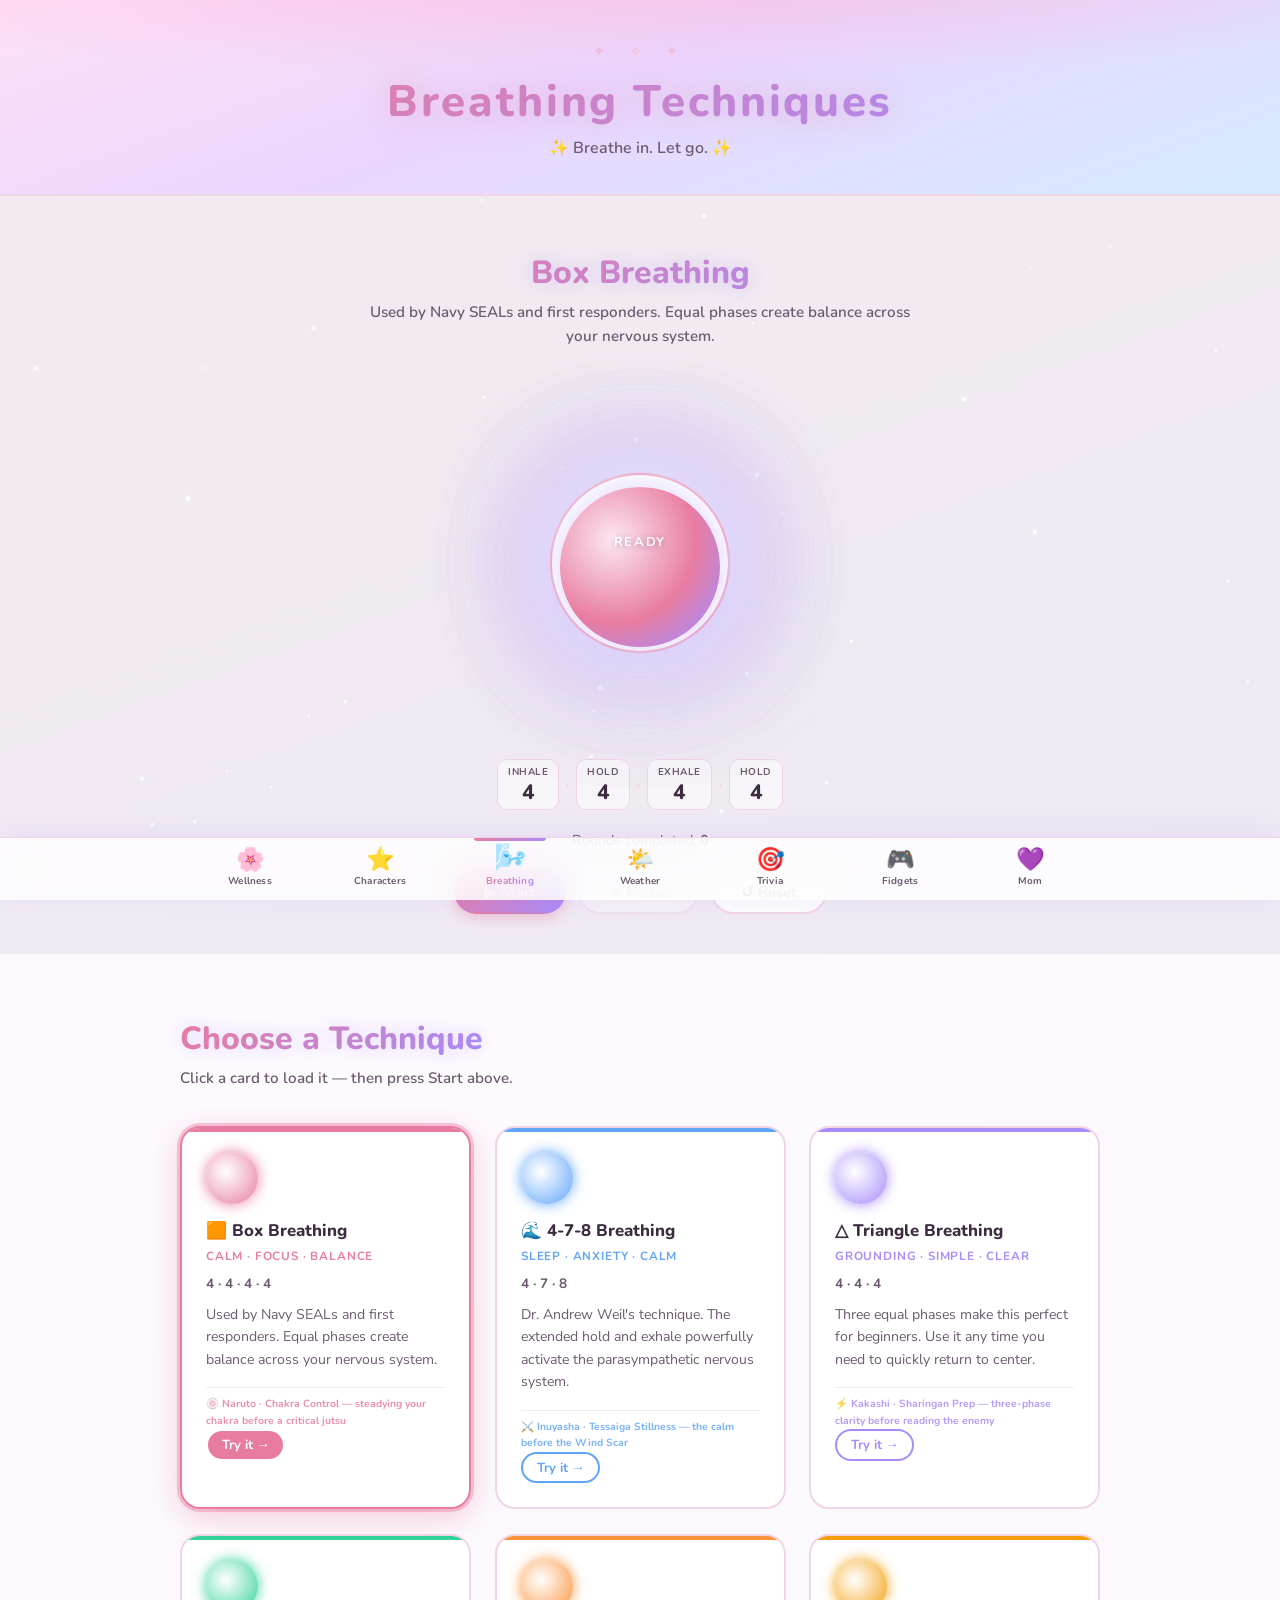
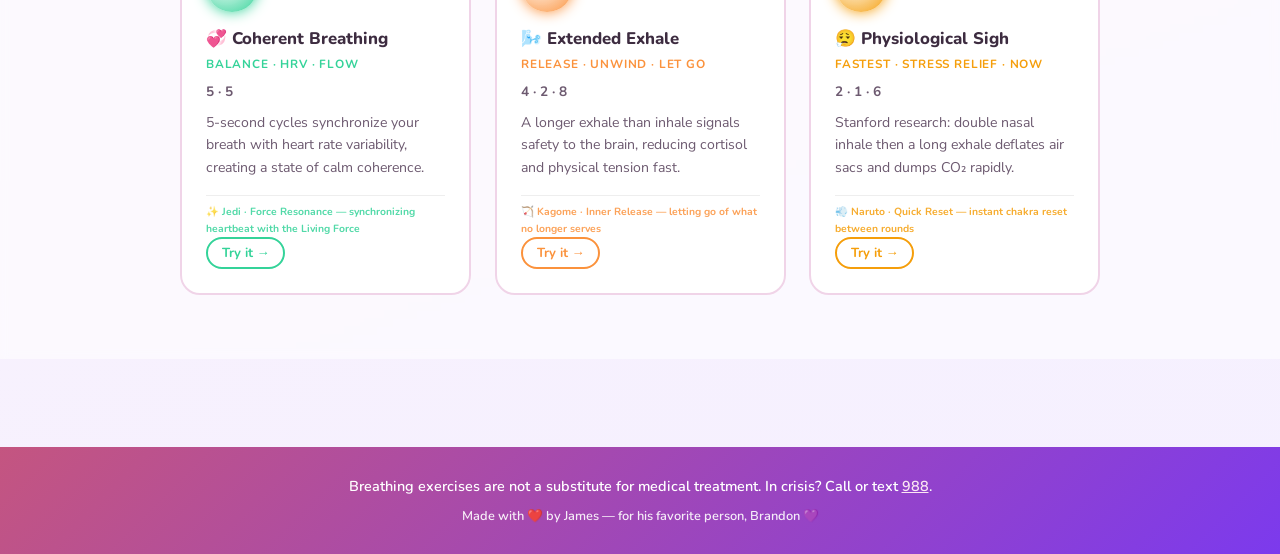
==== commit 3bc20ca3: "Cosmetic fixes: greeting contrast, empty chart placeholder, footer credit, copy + emoji" ====
--- a/breathing.html
+++ b/breathing.html
@@ -80,6 +80,7 @@
   <footer role="contentinfo">
     <div class="container">
       <p>Breathing exercises are not a substitute for medical treatment. In crisis? Call or text <a href="tel:988">988</a>.</p>
+      <p class="footer-credit">Made with ❤️ by James — for his favorite person, Brandon 💜</p>
     </div>
   </footer>
 
@@ -122,7 +123,7 @@
       {
         id: 'box',
         name: 'Box Breathing',
-        emoji: '⬜',
+        emoji: '🟧',
         tagline: 'Calm · Focus · Balance',
         animeRef: '🍥 Naruto · Chakra Control — steadying your chakra before a critical jutsu',
         desc: 'Used by Navy SEALs and first responders. Equal phases create balance across your nervous system.',
--- a/fixes.css
+++ b/fixes.css
@@ -1,3 +1,9 @@
 /* Bran fixes 2026-09-30: contrast + dialog z-index */
 :root{--color-text-muted:#6d5a70 !important;}
 .breath-overlay{z-index:300 !important;}
+
+/* Cosmetic fixes 2026-09-30 */
+.hero-greeting .greeting-text{color:#3d2c40 !important;text-shadow:0 1px 6px rgba(255,255,255,0.6) !important;}
+.weekly-chart-empty{grid-column:1 / -1;align-self:center;text-align:center;color:#6d5a70;font-size:0.85rem;font-weight:600;margin:0;}
+.empty-state{font-style:normal !important;text-align:center;padding:2rem 1.5rem;border:2px dashed #f0d4e8;border-radius:20px;background:rgba(255,255,255,0.6);}
+.footer-credit{margin-top:0.5rem;font-size:0.8rem;opacity:0.9;}
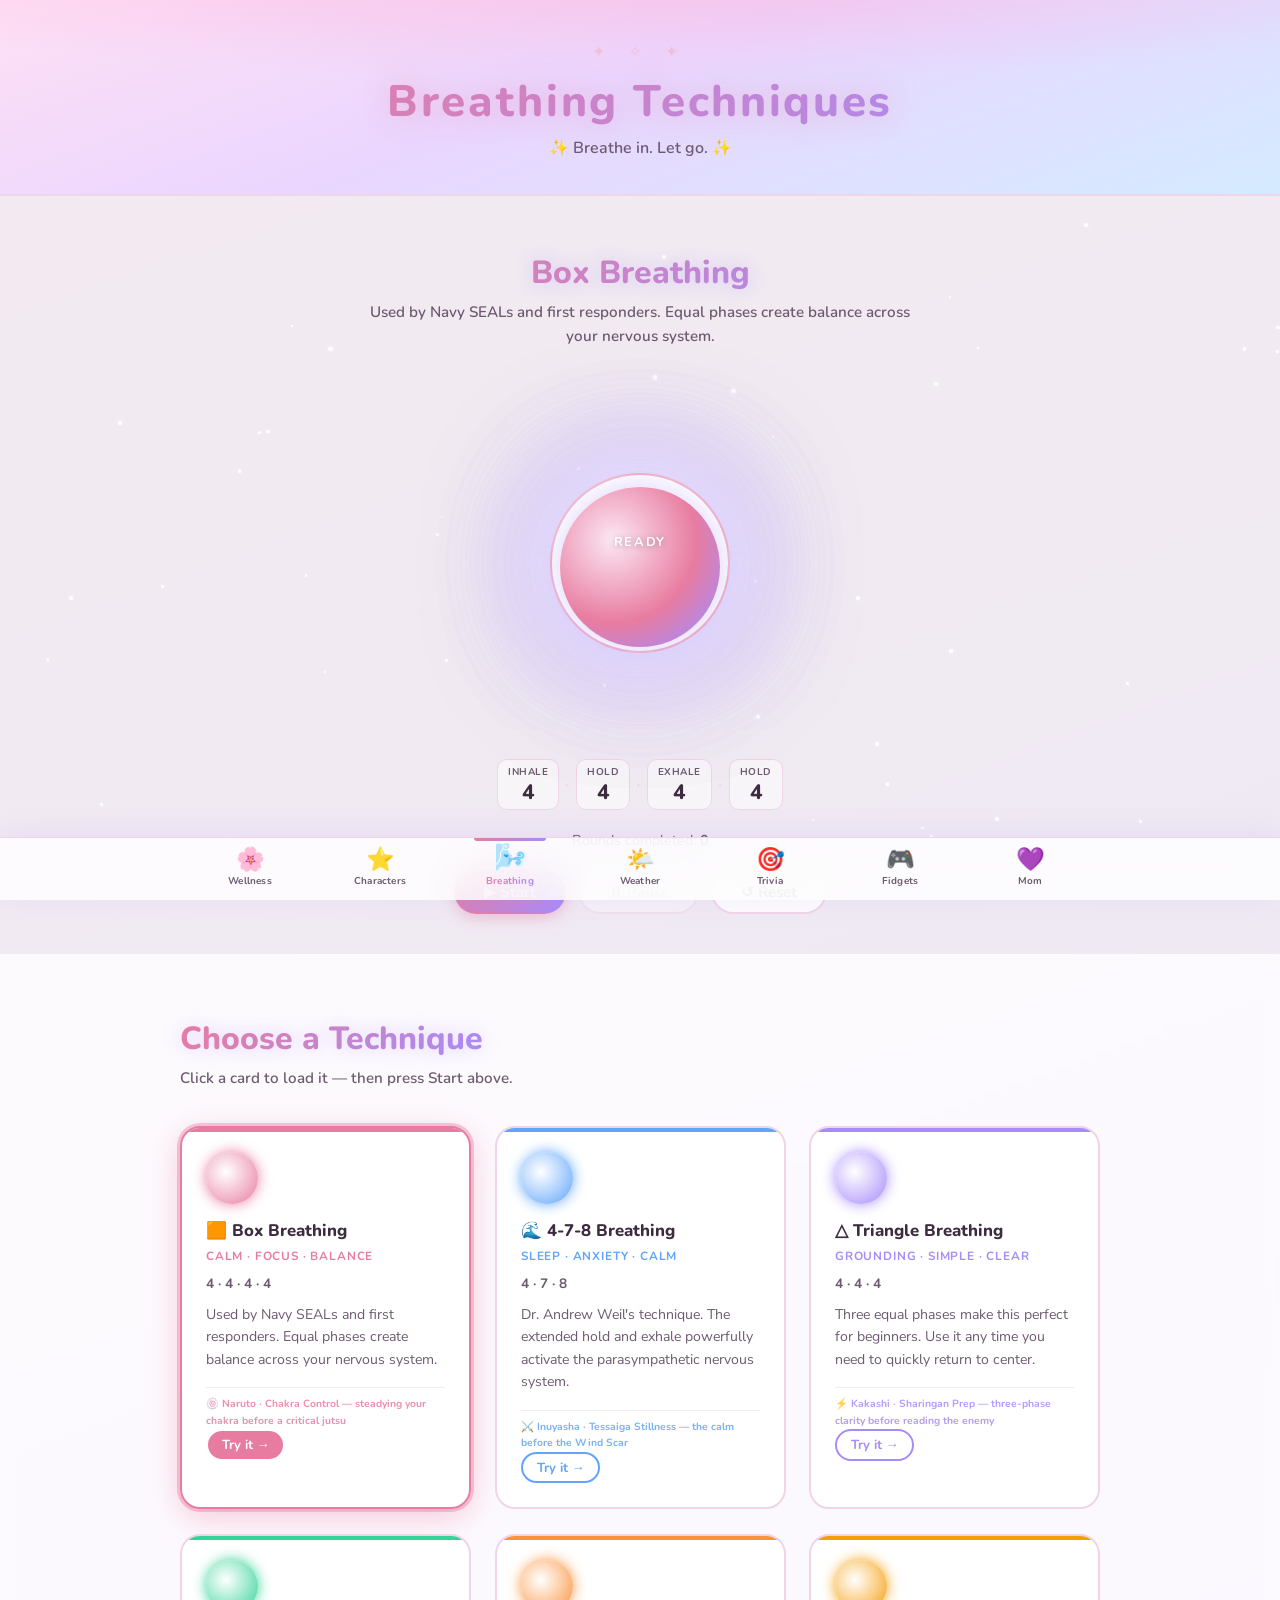
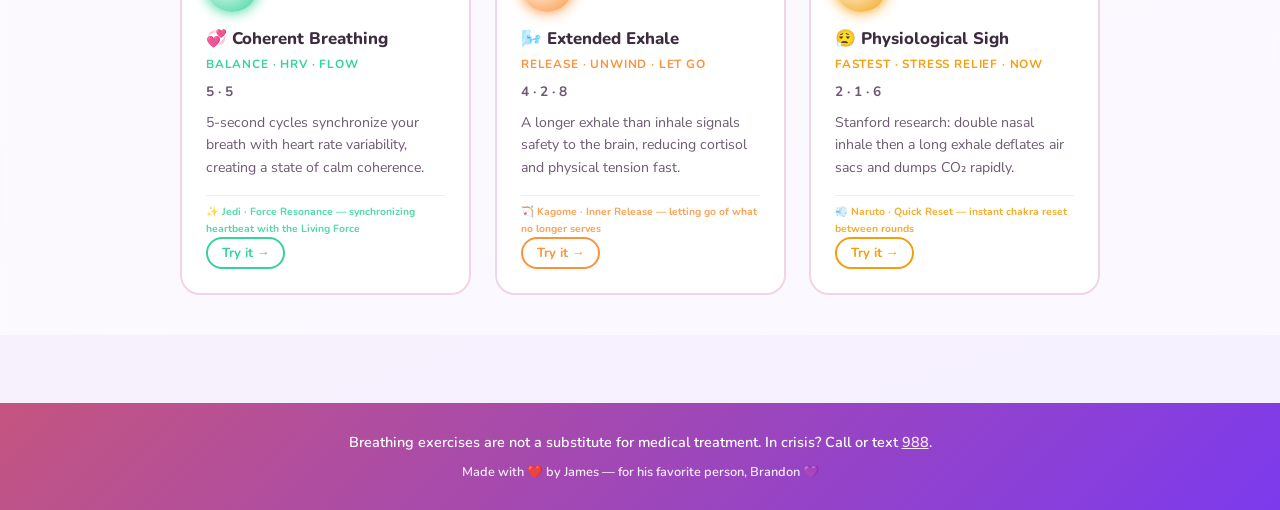
==== commit 26d311f0: "Polish (1/2): favicon + theme color on all pages" ====
--- a/breathing.html
+++ b/breathing.html
@@ -5,6 +5,8 @@
   <meta name="viewport" content="width=device-width, initial-scale=1.0">
   <meta name="description" content="Animated breathing technique guides for calm, focus, and sleep.">
   <title>Brandon — Breathing Techniques</title>
+  <link rel="icon" href="favicon.svg" type="image/svg+xml">
+  <meta name="theme-color" content="#e87ca0">
   <link rel="preconnect" href="https://fonts.googleapis.com">
   <link rel="preconnect" href="https://fonts.gstatic.com" crossorigin>
   <link href="https://fonts.googleapis.com/css2?family=Nunito:wght@400;600;700;800&family=Nunito+Sans:wght@400;600&display=swap" rel="stylesheet">
--- a/styles.css
+++ b/styles.css
@@ -1 +1 @@
-:root{--color-bg:#fdf4f9;--color-surface:#ffffff;--color-primary:#e87ca0;--color-primary-dk:#c45580;--color-accent:#a78bfa;--color-accent2:#7dd3fc;--color-text:#3d2c40;--color-text-muted:#6d5a70;--color-border:#f0d4e8;--color-selected:#fce7f3;--gradient-main:linear-gradient(135deg, #e87ca0, #a78bfa);--gradient-card:linear-gradient(90deg, #e87ca0, #a78bfa, #7dd3fc);--radius:20px;--shadow-sm:0 4px 16px rgba(232, 124, 160, 0.15);--shadow-md:0 8px 32px rgba(167, 139, 250, 0.25);--transition:0.25s ease}*, *::before, *::after{box-sizing:border-box;margin:0;padding:0}html{scroll-behavior:smooth}body{font-family:'Nunito Sans', system-ui, sans-serif;font-size:16px;line-height:1.6;background:linear-gradient(160deg, #fdf4f9, #f5f0ff, #edf8ff, #fce7f3, #fdf4f9);background-size:400% 400%;animation:bgDrift 16s ease infinite;color:var(--color-text)}h1, h2, h3{font-family:'Nunito', sans-serif;line-height:1.3;font-weight:800}a{color:var(--color-primary-dk);text-decoration:underline}a:hover{color:var(--color-accent)}:focus-visible{outline:3px solid var(--color-accent);outline-offset:3px;border-radius:6px}.skip-link{position:absolute;top:-999px;left:1rem;background:var(--gradient-main);color:#fff;padding:0.5rem 1rem;border-radius:0 0 var(--radius) var(--radius);z-index:100;text-decoration:none}.skip-link:focus{top:0}.container{max-width:960px;margin:0 auto;padding:0 1.25rem;position:relative;z-index:1}.petals{position:absolute;inset:0;pointer-events:none;overflow:hidden}.petals span{position:absolute;top:-20px;display:block;border-radius:0 100% 0 100%;opacity:0;animation:petalFall linear infinite}.petals span:nth-child(1){width:10px;height:10px;left:8%;background:#f9b8d0;animation-duration:9s;animation-delay:0s}.petals span:nth-child(2){width:8px;height:8px;left:25%;background:#e8b4e8;animation-duration:7s;animation-delay:2.5s}.petals span:nth-child(3){width:12px;height:12px;left:50%;background:#c4b5fd;animation-duration:11s;animation-delay:1s}.petals span:nth-child(4){width:9px;height:9px;left:68%;background:#f9b8d0;animation-duration:8s;animation-delay:3.5s}.petals span:nth-child(5){width:7px;height:7px;left:82%;background:#bae6fd;animation-duration:10s;animation-delay:0.8s}.petals span:nth-child(6){width:11px;height:11px;left:93%;background:#e8b4e8;animation-duration:6s;animation-delay:4s}@keyframes bgDrift{0%{background-position:0% 50%}50%{background-position:100% 50%}100%{background-position:0% 50%}}@keyframes petalFall{0%{opacity:0;transform:translateY(-20px) rotate(0deg) translateX(0)}10%{opacity:0.8}80%{opacity:0.4}100%{opacity:0;transform:translateY(220px) rotate(360deg) translateX(30px)}}header{background:radial-gradient(ellipse 70% 50% at 50% -10%, rgba(255,180,220,0.55), transparent), linear-gradient(160deg, #ffe0f5 0%, #ead6ff 45%, #d4eaff 100%);border-bottom:2px solid var(--color-border);padding:2.5rem 0 2rem;text-align:center;position:relative;overflow:hidden}.header-sparkles{font-size:1rem;color:#f0c0d8;letter-spacing:0.6rem;margin-bottom:0.5rem;animation:sparkleGlow 3s ease-in-out infinite}@keyframes sparkleGlow{0%, 100%{opacity:0.5}50%{opacity:1}}header h1{font-size:2.75rem;letter-spacing:0.06em;background:var(--gradient-main);-webkit-background-clip:text;background-clip:text;color:transparent;filter:drop-shadow(0 0 16px rgba(232,124,160,0.45))}.tagline{color:var(--color-text-muted);margin-top:0.35rem;font-family:'Nunito', sans-serif;font-weight:600;font-size:1rem}header nav{display:flex;justify-content:center;gap:1rem;margin-top:1.25rem}header nav a{font-family:'Nunito', sans-serif;font-size:0.92rem;font-weight:700;text-decoration:none;color:var(--color-primary-dk);padding:0.4rem 1.1rem;border-radius:999px;border:2px solid var(--color-border);background:var(--color-surface);transition:background var(--transition), border-color var(--transition), color var(--transition), transform var(--transition)}header nav a:hover{background:var(--color-selected);border-color:var(--color-primary);color:var(--color-primary-dk);transform:translateY(-2px)}section{padding:4rem 0}section:nth-of-type(even){background:rgba(255, 255, 255, 0.6);backdrop-filter:blur(4px)}section h2{font-size:2rem;background:var(--gradient-main);-webkit-background-clip:text;background-clip:text;color:transparent;margin-bottom:0.4rem;display:inline-block;filter:drop-shadow(0 0 10px rgba(167,139,250,0.4))}.section-intro{color:var(--color-text-muted);margin-bottom:2.25rem;font-family:'Nunito', sans-serif;font-weight:600;font-size:0.95rem}.card-grid{display:grid;grid-template-columns:repeat(auto-fill, minmax(260px, 1fr));gap:1.5rem;list-style:none}.tip-card{background:var(--color-surface);border-radius:var(--radius);padding:1.5rem;box-shadow:var(--shadow-sm);border:1px solid var(--color-border);position:relative;overflow:hidden;transition:transform var(--transition), box-shadow var(--transition)}.tip-card::before{content:'';position:absolute;top:0;left:0;right:0;height:4px;background:var(--gradient-card)}.tip-card::after{content:'✦';position:absolute;top:0.9rem;right:1rem;color:#f0c0d8;font-size:1rem;opacity:0;transform:scale(0.4) rotate(-30deg);transition:opacity 0.3s ease, transform 0.3s ease}.tip-card:nth-child(1){animation:animeCardIn 0.5s cubic-bezier(0.34,1.56,0.64,1) 0.05s both}.tip-card:nth-child(2){animation:animeCardIn 0.5s cubic-bezier(0.34,1.56,0.64,1) 0.10s both}.tip-card:nth-child(3){animation:animeCardIn 0.5s cubic-bezier(0.34,1.56,0.64,1) 0.15s both}.tip-card:nth-child(4){animation:animeCardIn 0.5s cubic-bezier(0.34,1.56,0.64,1) 0.20s both}.tip-card:nth-child(5){animation:animeCardIn 0.5s cubic-bezier(0.34,1.56,0.64,1) 0.25s both}.tip-card:nth-child(6){animation:animeCardIn 0.5s cubic-bezier(0.34,1.56,0.64,1) 0.30s both}.tip-card:nth-child(7){animation:animeCardIn 0.5s cubic-bezier(0.34,1.56,0.64,1) 0.35s both}.tip-card:nth-child(8){animation:animeCardIn 0.5s cubic-bezier(0.34,1.56,0.64,1) 0.40s both}@keyframes animeCardIn{from{opacity:0;transform:translateY(28px) scale(0.92)}to{opacity:1;transform:translateY(0) scale(1)}}.tip-card:hover{transform:translateY(-5px) scale(1.02);box-shadow:0 0 0 2px var(--color-primary), 0 0 24px rgba(232,124,160,0.35), var(--shadow-md)}.tip-card:hover::after{opacity:1;transform:scale(1) rotate(0deg)}.tip-icon{font-size:2.2rem;margin-bottom:0.75rem}.tip-card h3{font-size:1.05rem;color:var(--color-primary-dk);margin-bottom:0.5rem}.tip-card p{font-size:0.92rem;color:var(--color-text-muted);line-height:1.65}#mood-form{background:rgba(255, 255, 255, 0.8);border:2px solid var(--color-border);border-radius:var(--radius);padding:1.75rem;max-width:600px;backdrop-filter:blur(4px)}fieldset{border:none;padding:0;margin-bottom:1.25rem}legend{font-family:'Nunito', sans-serif;font-size:1.05rem;font-weight:700;color:var(--color-text);margin-bottom:1rem}.mood-options{display:flex;flex-wrap:wrap;gap:0.75rem}.mood-option{display:flex;flex-direction:column;align-items:center;gap:0.3rem;cursor:pointer}.mood-option input[type="radio"]{position:absolute;opacity:0;width:0;height:0}.mood-visual{display:flex;flex-direction:column;align-items:center;gap:0.3rem;padding:0.6rem 1rem;border:2px solid var(--color-border);border-radius:var(--radius);background:var(--color-surface);transition:border-color var(--transition), background var(--transition), transform var(--transition), box-shadow var(--transition);font-size:1.6rem}.mood-label{font-family:'Nunito', sans-serif;font-size:0.78rem;color:var(--color-text-muted);font-weight:700}.mood-option input[type="radio"]:checked + .mood-visual{border-color:var(--color-primary);background:var(--color-selected);box-shadow:0 0 0 3px rgba(232, 124, 160, 0.2);transform:scale(1.07)}.mood-option:hover .mood-visual{border-color:var(--color-accent);transform:scale(1.05)}.mood-option input[type="radio"]:focus-visible + .mood-visual{outline:3px solid var(--color-accent);outline-offset:3px}#mood-form label[for="mood-note"]{display:block;font-family:'Nunito', sans-serif;font-weight:700;margin-bottom:0.4rem;color:var(--color-text)}.optional{font-weight:normal;color:var(--color-text-muted);font-size:0.9em}textarea{width:100%;padding:0.75rem 1rem;border:2px solid var(--color-border);border-radius:14px;font-family:'Nunito Sans', inherit;font-size:0.95rem;color:var(--color-text);background:var(--color-surface);resize:vertical;transition:border-color var(--transition), box-shadow var(--transition)}textarea:focus{border-color:var(--color-primary);box-shadow:0 0 0 3px rgba(232, 124, 160, 0.15);outline:none}.hint{display:block;font-size:0.8rem;color:var(--color-text-muted);margin-top:0.3rem;margin-bottom:1.25rem}button[type="submit"]{background:var(--gradient-main);color:#fff;border:none;padding:0.75rem 2rem;border-radius:999px;font-family:'Nunito', sans-serif;font-size:1rem;font-weight:800;cursor:pointer;letter-spacing:0.03em;box-shadow:0 4px 14px rgba(232, 124, 160, 0.4);transition:transform var(--transition), box-shadow var(--transition), opacity var(--transition)}button[type="submit"]:hover:not(:disabled){transform:translateY(-2px);box-shadow:0 6px 20px rgba(167, 139, 250, 0.45)}button[type="submit"]:disabled{opacity:0.65;cursor:default}#mood-history{margin-top:2rem;max-width:600px}.history-heading{font-family:'Nunito', sans-serif;font-size:1.05rem;font-weight:700;color:var(--color-text-muted);margin-bottom:1rem}.empty-state{color:var(--color-text-muted);font-style:italic;font-family:'Nunito', sans-serif}.history-entry{background:rgba(255, 255, 255, 0.85);border:2px solid var(--color-border);border-radius:var(--radius);padding:1rem 1.25rem;margin-bottom:0.75rem;backdrop-filter:blur(4px);transition:box-shadow var(--transition)}.history-entry:hover{box-shadow:var(--shadow-sm)}.entry-header{display:flex;align-items:center;gap:0.75rem}.entry-emoji{font-size:1.75rem;flex-shrink:0}.entry-header > div{flex:1;min-width:0}.entry-mood{display:block;font-family:'Nunito', sans-serif;font-weight:800;color:var(--color-primary-dk)}.entry-date{display:block;font-size:0.83rem;color:var(--color-text-muted)}.entry-note{margin-top:0.6rem;font-size:0.9rem;color:var(--color-text);white-space:pre-wrap;word-break:break-word}.delete-btn{background:none;border:2px solid var(--color-border);border-radius:999px;color:var(--color-text-muted);font-size:0.75rem;padding:0.2rem 0.55rem;cursor:pointer;flex-shrink:0;transition:border-color var(--transition), color var(--transition), background var(--transition)}.delete-btn:hover{border-color:var(--color-primary);color:var(--color-primary);background:var(--color-selected)}footer{background:linear-gradient(135deg, #c45580, #7c3aed);color:#fff;padding:1.75rem 0;text-align:center;font-family:'Nunito', sans-serif;font-size:0.9rem;font-weight:600}footer a{color:#fce7f3}footer a:hover{color:#fff}.char-img-wrap{position:relative;height:220px;margin:-1.5rem -1.5rem 0 -1.5rem;border-radius:var(--radius) var(--radius) 0 0;overflow:hidden;background:linear-gradient(160deg, #f0d4e8, #fce7f3)}.quote-card[data-series="naruto"] .char-img-wrap{box-shadow:0 3px 0 #ff8c00;background:linear-gradient(160deg, #fff5ed, #fed7aa)}.quote-card[data-series="inuyasha"] .char-img-wrap{box-shadow:0 3px 0 #dc2626;background:linear-gradient(160deg, #fef2f2, #fecaca)}.quote-card[data-series="starwars"] .char-img-wrap{box-shadow:0 3px 0 #2563eb;background:linear-gradient(160deg, #eff6ff, #bfdbfe)}.char-img{width:100%;height:100%;object-fit:contain;object-position:center bottom;opacity:0;transition:opacity 0.5s ease;display:block}.img-skeleton{position:absolute;inset:0;display:flex;align-items:center;justify-content:center;background:linear-gradient(90deg, #f0d4e8 25%, #fce7f3 50%, #f0d4e8 75%);background-size:200% 100%;animation:shimmer 1.5s ease-in-out infinite}@keyframes shimmer{0%{background-position:200% 0}100%{background-position:-200% 0}}.card-body{padding-top:1rem}.scene-btn{display:inline-block;font-family:'Nunito', sans-serif;font-weight:700;font-size:0.8rem;color:var(--color-primary-dk);border:2px solid var(--color-border);padding:0.28rem 0.8rem;border-radius:999px;background:none;cursor:pointer;margin-top:0.8rem;transition:all var(--transition)}.scene-btn:hover:not(:disabled){border-color:var(--color-primary);background:var(--color-selected)}.scene-btn:disabled{opacity:0.5;cursor:default}.gif-wrap{max-height:0;overflow:hidden;transition:max-height 0.5s ease}.gif-wrap.open{max-height:350px;margin-top:0.75rem}.gif-skeleton{height:180px;border-radius:12px;display:flex;align-items:center;justify-content:center;background:linear-gradient(90deg, #f0d4e8 25%, #fce7f3 50%, #f0d4e8 75%);background-size:200% 100%;animation:shimmer 1.5s ease-in-out infinite}.gif-img{width:100%;border-radius:12px;display:none;animation:cardIn 0.4s ease both}#bg-stars{position:fixed;inset:0;pointer-events:none;z-index:0;overflow:hidden}.bg-star{position:absolute;border-radius:50%;background:#fff;box-shadow:0 0 5px rgba(255, 255, 255, 0.9);animation:twinkle ease-in-out infinite alternate}@keyframes twinkle{from{opacity:0.08;transform:scale(0.6)}to{opacity:0.95;transform:scale(1.5)}}.characters-page header h1{animation:titleGlow 3.5s ease-in-out infinite}@keyframes titleGlow{0%, 100%{filter:drop-shadow(0 0 6px rgba(232, 124, 160, 0.5))}50%{filter:drop-shadow(0 0 22px rgba(167, 139, 250, 0.75))}}@keyframes cardIn{from{opacity:0;transform:translateY(30px) scale(0.94)}to{opacity:1;transform:translateY(0) scale(1)}}.quote-card{animation:cardIn 0.5s cubic-bezier(0.34, 1.56, 0.64, 1) both}.quote-card::after{content:'';position:absolute;inset:0;border-radius:var(--radius);background:linear-gradient( 110deg, transparent 30%, rgba(255, 255, 255, 0.5) 50%, transparent 70% );transform:translateX(-160%);pointer-events:none;transition:transform 0.65s ease}.quote-card:hover::after{transform:translateX(160%)}.quote-card[data-series="naruto"]:hover{box-shadow:0 8px 32px rgba(255, 140, 0, 0.45), 0 0 0 1px rgba(255, 140, 0, 0.2)}.quote-card[data-series="inuyasha"]:hover{box-shadow:0 8px 32px rgba(220, 38, 38, 0.4), 0 0 0 1px rgba(220, 38, 38, 0.2)}.quote-card[data-series="starwars"]:hover{box-shadow:0 8px 32px rgba(37, 99, 235, 0.45), 0 0 0 1px rgba(37, 99, 235, 0.2)}@keyframes avatarFloat{0%, 100%{transform:translateY(0) rotate(0deg)}50%{transform:translateY(-9px) rotate(8deg)}}.quote-card:hover .char-avatar{display:inline-block;animation:avatarFloat 1s ease-in-out infinite}.burst-particle{position:absolute;width:7px;height:7px;border-radius:50%;pointer-events:none;z-index:20;animation:burst 0.7s ease-out forwards}@keyframes burst{0%{opacity:1;transform:translate(-50%, -50%) translate(0, 0) scale(1)}100%{opacity:0;transform:translate(-50%, -50%) translate(var(--tx), var(--ty)) scale(0.15)}}#quotes-grid{transition:opacity 0.18s ease, transform 0.18s ease}#quotes-grid.fading{opacity:0;transform:translateY(10px)}.filter-bar{display:flex;flex-wrap:wrap;gap:0.6rem;margin-bottom:2.5rem}.filter-btn{font-family:'Nunito', sans-serif;font-weight:700;font-size:0.88rem;padding:0.45rem 1.1rem;border-radius:999px;border:2px solid var(--color-border);background:var(--color-surface);color:var(--color-text-muted);cursor:pointer;transition:all var(--transition)}.filter-btn:hover{border-color:var(--color-primary);color:var(--color-primary-dk)}.filter-btn.active{background:var(--color-selected);border-color:var(--color-primary);color:var(--color-primary-dk)}.filter-btn.naruto-btn.active{background:#fff7ed;border-color:#ff8c00;color:#c2410c}.filter-btn.inuyasha-btn.active{background:#fef2f2;border-color:#dc2626;color:#991b1b}.filter-btn.starwars-btn.active{background:#eff6ff;border-color:#2563eb;color:#1e40af}.quote-card{background:rgba(255, 255, 255, 0.85);border-radius:var(--radius);padding:1.5rem;border:2px solid var(--color-border);backdrop-filter:blur(4px);position:relative;overflow:hidden;transition:transform var(--transition), box-shadow var(--transition)}.quote-card:hover{transform:translateY(-4px);box-shadow:var(--shadow-md)}.quote-card::before{content:'';position:absolute;top:0;left:0;right:0;height:4px}.quote-card[data-series="naruto"]::before{background:linear-gradient(90deg, #ff8c00, #ffd700)}.quote-card[data-series="inuyasha"]::before{background:linear-gradient(90deg, #dc2626, #9f1239)}.quote-card[data-series="starwars"]::before{background:linear-gradient(90deg, #2563eb, #7c3aed)}.char-avatar{font-size:2.5rem;margin-bottom:0.6rem}.char-name{font-family:'Nunito', sans-serif;font-weight:800;font-size:1.05rem;color:var(--color-text);margin-bottom:0.1rem}.char-series{font-family:'Nunito', sans-serif;font-size:0.78rem;font-weight:700;color:var(--color-text-muted);margin-bottom:0.85rem;text-transform:uppercase;letter-spacing:0.05em}blockquote{font-style:italic;color:var(--color-text);font-size:0.93rem;line-height:1.7;border-left:3px solid var(--color-border);padding-left:0.85rem;margin:0;position:relative}.viz-section{background:rgba(20, 10, 35, 0.04);padding:3.5rem 0 2.5rem}.viz-container{display:flex;flex-direction:column;align-items:center;text-align:center}.active-tech-header{max-width:560px}.active-tech-header h2{display:block}.breath-stage{position:relative;width:min(300px, 88vw);height:min(300px, 88vw);margin:2rem auto;display:flex;align-items:center;justify-content:center;overflow:visible}.breath-rings{position:absolute;inset:0;display:flex;align-items:center;justify-content:center}.breath-ring{position:absolute;width:165px;height:165px;border-radius:50%;border:2px solid rgba(232, 124, 160, 0.45);animation:ringExpand 4s ease-out infinite}@keyframes ringExpand{0%{transform:scale(1);opacity:0.65}100%{transform:scale(2.6);opacity:0}}#breath-circle{position:absolute;width:160px;height:160px;border-radius:50%;background:radial-gradient(circle at 33% 33%, #fce7f3, #e87ca0 55%, #a78bfa 90%);z-index:2;box-shadow:0 0 30px rgba(167, 139, 250, 0.4);animation:idleBreath 5s ease-in-out infinite;transition:transform 4s ease-in-out, box-shadow 4s ease-in-out}@keyframes idleBreath{0%, 100%{transform:scale(1);box-shadow:0 0 22px rgba(167,139,250,0.35)}50%{transform:scale(1.22);box-shadow:0 0 45px rgba(232,124,160,0.5)}}#breath-circle.active{animation:none}#breath-circle.holding{animation:holdGlow 2s ease-in-out infinite}@keyframes holdGlow{0%, 100%{box-shadow:0 0 30px rgba(232,124,160,0.45), 0 0 60px rgba(167,139,250,0.2)}50%{box-shadow:0 0 65px rgba(232,124,160,0.75), 0 0 110px rgba(167,139,250,0.4)}}.breath-text{position:absolute;z-index:3;display:flex;flex-direction:column;align-items:center;pointer-events:none;gap:0.1rem}#phase-label{font-family:'Nunito', sans-serif;font-size:0.8rem;font-weight:700;color:rgba(255, 255, 255, 0.92);text-transform:uppercase;letter-spacing:0.13em;text-shadow:0 1px 6px rgba(0,0,0,0.3)}#phase-countdown{font-family:'Nunito', sans-serif;font-size:3rem;font-weight:800;color:#fff;line-height:1;text-shadow:0 2px 10px rgba(0,0,0,0.25);min-height:3rem}@keyframes textPop{0%{transform:scale(0.75);opacity:0.4}60%{transform:scale(1.1)}100%{transform:scale(1);opacity:1}}.text-pop{animation:textPop 0.35s cubic-bezier(0.34, 1.56, 0.64, 1) both}.pattern-display{display:flex;justify-content:center;align-items:center;flex-wrap:wrap;gap:0.25rem;margin:0.5rem 0 1rem;min-height:3.5rem}.pattern-step{display:inline-flex;flex-direction:column;align-items:center;padding:0.3rem 0.65rem;border-radius:10px;background:rgba(255, 255, 255, 0.55);border:1.5px solid var(--color-border);transition:all 0.35s ease;min-width:3rem}.pattern-step.active{background:rgba(232, 124, 160, 0.12);border-color:var(--color-primary);transform:scale(1.12);box-shadow:0 2px 14px rgba(232, 124, 160, 0.3)}.step-label{font-family:'Nunito', sans-serif;font-size:0.62rem;font-weight:700;text-transform:uppercase;letter-spacing:0.05em;color:var(--color-text-muted)}.step-num{font-family:'Nunito', sans-serif;font-size:1.3rem;font-weight:800;color:var(--color-text);line-height:1.1}.pattern-step.active .step-num{color:var(--color-primary-dk)}.pattern-step.active .step-label{color:var(--color-primary)}.pattern-sep{color:var(--color-border);font-size:1.3rem;line-height:2.2;margin:0 0.1rem}.breath-stats{font-family:'Nunito', sans-serif;font-size:0.9rem;color:var(--color-text-muted);margin-bottom:1.1rem}@keyframes roundFlash{0%{transform:scale(1);color:inherit}50%{transform:scale(1.5);color:var(--color-primary)}100%{transform:scale(1);color:inherit}}.round-flash{display:inline-block;animation:roundFlash 0.5s ease}.breath-controls{display:flex;gap:0.75rem;justify-content:center;flex-wrap:wrap}.ctrl-btn{font-family:'Nunito', sans-serif;font-weight:700;font-size:0.95rem;padding:0.65rem 1.75rem;border-radius:999px;border:2px solid transparent;cursor:pointer;transition:all var(--transition)}.ctrl-btn:disabled{opacity:0.4;cursor:default;transform:none !important}.ctrl-start{background:var(--gradient-main);color:#fff;box-shadow:0 4px 14px rgba(232, 124, 160, 0.4)}.ctrl-start:hover:not(:disabled){transform:translateY(-2px);box-shadow:0 6px 22px rgba(232, 124, 160, 0.55)}.ctrl-pause, .ctrl-reset{background:rgba(255, 255, 255, 0.8);border-color:var(--color-border);color:var(--color-text-muted);backdrop-filter:blur(4px)}.ctrl-pause:hover:not(:disabled), .ctrl-reset:hover:not(:disabled){border-color:var(--color-primary);color:var(--color-primary-dk);background:var(--color-selected);transform:translateY(-1px)}.technique-card{background:rgba(255, 255, 255, 0.85);border-radius:var(--radius);padding:1.5rem;border:2px solid var(--color-border);backdrop-filter:blur(4px);position:relative;overflow:hidden;cursor:pointer;transition:transform var(--transition), box-shadow var(--transition), border-color var(--transition);animation:cardIn 0.45s cubic-bezier(0.34, 1.56, 0.64, 1) both;text-align:left}.technique-card::before{content:'';position:absolute;top:0;left:0;right:0;height:4px;background:var(--card-color, var(--color-primary))}.technique-card::after{content:'';position:absolute;inset:0;border-radius:var(--radius);background:linear-gradient(110deg, transparent 30%, rgba(255,255,255,0.5) 50%, transparent 70%);transform:translateX(-160%);pointer-events:none;transition:transform 0.65s ease}.technique-card:hover::after{transform:translateX(160%)}.technique-card:hover{transform:translateY(-4px);box-shadow:0 8px 32px var(--card-glow, rgba(232,124,160,0.3))}.technique-card.selected{border-color:var(--card-color, var(--color-primary));box-shadow:0 0 0 3px var(--card-glow, rgba(232,124,160,0.3)), 0 8px 32px var(--card-glow, rgba(232,124,160,0.25))}.mini-orb{width:52px;height:52px;border-radius:50%;background:radial-gradient(circle at 38% 38%, rgba(255,255,255,0.85), var(--orb-color, #e87ca0));box-shadow:0 0 14px var(--orb-color, #e87ca0);margin-bottom:0.85rem;animation:miniBreath var(--orb-cycle, 10s) ease-in-out infinite}@keyframes miniBreath{0%, 100%{transform:scale(0.62);opacity:0.5;box-shadow:0 0 6px var(--orb-color, #e87ca0)}45%, 55%{transform:scale(1.22);opacity:1;box-shadow:0 0 24px var(--orb-color, #e87ca0)}}.technique-name{font-family:'Nunito', sans-serif;font-weight:800;font-size:1.05rem;color:var(--color-text);margin-bottom:0.15rem}.technique-tagline{font-family:'Nunito', sans-serif;font-size:0.74rem;font-weight:700;color:var(--card-color, var(--color-primary));text-transform:uppercase;letter-spacing:0.07em;margin-bottom:0.45rem}.technique-pattern{font-family:'Nunito', sans-serif;font-weight:700;font-size:0.85rem;color:var(--color-text-muted);margin-bottom:0.55rem}.technique-desc{font-size:0.88rem;color:var(--color-text-muted);line-height:1.6;margin-bottom:1rem}.try-btn{font-family:'Nunito', sans-serif;font-weight:700;font-size:0.82rem;color:var(--card-color, var(--color-primary));border:2px solid currentColor;padding:0.3rem 0.85rem;border-radius:999px;background:none;cursor:pointer;transition:all var(--transition)}.try-btn:hover, .technique-card.selected .try-btn{background:var(--card-color, var(--color-primary));color:#fff}.breathing-page header h1{animation:titleGlow 3.5s ease-in-out infinite}main{padding-bottom:5.5rem}.bottom-nav{position:fixed;bottom:0;left:0;right:0;z-index:200;display:flex;justify-content:center;align-items:stretch;background:rgba(255, 255, 255, 0.82);backdrop-filter:blur(20px);-webkit-backdrop-filter:blur(20px);border-top:1px solid var(--color-border);box-shadow:0 -4px 28px rgba(167, 139, 250, 0.14);padding:0 1rem;padding-bottom:env(safe-area-inset-bottom, 0)}.bottom-nav__item{flex:1;max-width:130px;display:flex;flex-direction:column;align-items:center;justify-content:center;gap:0.18rem;padding:0.6rem 0.5rem 0.65rem;text-decoration:none;color:var(--color-text-muted);position:relative;transition:color var(--transition)}.bottom-nav__item.active::before{content:'';position:absolute;top:0;left:22%;right:22%;height:3px;border-radius:0 0 4px 4px;background:var(--gradient-main)}.bottom-nav__item:hover{color:var(--color-primary-dk)}.bottom-nav__icon{font-size:1.45rem;line-height:1;transition:transform var(--transition)}.bottom-nav__item.active .bottom-nav__icon{animation:tabIconPop 0.4s cubic-bezier(0.34, 1.56, 0.64, 1) both}@keyframes tabIconPop{from{transform:scale(0.8) translateY(4px)}to{transform:scale(1.15) translateY(-2px)}}.bottom-nav__item:not(.active):hover .bottom-nav__icon{transform:translateY(-2px) scale(1.1)}.bottom-nav__label{font-family:'Nunito', sans-serif;font-size:0.62rem;font-weight:700;letter-spacing:0.02em;white-space:nowrap}.bottom-nav__item.active .bottom-nav__label{background:var(--gradient-main);-webkit-background-clip:text;background-clip:text;color:transparent}.sr-only{position:absolute;width:1px;height:1px;padding:0;margin:-1px;overflow:hidden;clip:rect(0,0,0,0);white-space:nowrap;border:0}.weather-hero{position:relative;border-radius:20px;padding:2rem 1.5rem 1.75rem;text-align:center;margin-bottom:1.75rem;overflow:hidden;transition:background 0.8s ease;box-shadow:0 8px 32px rgba(0,0,0,0.12)}.wx-default{background:linear-gradient(135deg, #a78bfa 0%, #e87ca0 100%)}.wx-sunny{background:linear-gradient(135deg, #fbbf24 0%, #f97316 100%)}.wx-cloudy{background:linear-gradient(135deg, #94a3b8 0%, #64748b 100%)}.wx-rainy{background:linear-gradient(135deg, #60a5fa 0%, #3b82f6 100%)}.wx-stormy{background:linear-gradient(135deg, #4b5563 0%, #1e293b 100%)}.wx-snowy{background:linear-gradient(135deg, #bae6fd 0%, #93c5fd 100%)}.wx-foggy{background:linear-gradient(135deg, #cbd5e1 0%, #94a3b8 100%)}.wx-night{background:linear-gradient(135deg, #1e1b4b 0%, #312e81 100%)}.wx-refresh-btn{position:absolute;top:0.75rem;right:0.75rem;background:rgba(255,255,255,0.25);border:none;border-radius:50%;width:2.2rem;height:2.2rem;font-size:1.15rem;color:#fff;cursor:pointer;display:flex;align-items:center;justify-content:center;transition:background var(--transition)}.wx-refresh-btn:hover{background:rgba(255,255,255,0.4)}.wx-refresh-btn.spinning{animation:wxSpin 0.6s linear}@keyframes wxSpin{from{transform:rotate(0deg)}to{transform:rotate(360deg)}}.wx-emoji{font-size:3.5rem;line-height:1;margin-bottom:0.4rem;filter:drop-shadow(0 2px 8px rgba(0,0,0,0.2))}.wx-temp{font-family:'Nunito', sans-serif;font-size:3rem;font-weight:800;color:#fff;line-height:1;text-shadow:0 2px 8px rgba(0,0,0,0.2)}.wx-desc{font-size:1rem;font-weight:600;color:rgba(255,255,255,0.92);margin:0.3rem 0 0.6rem}.wx-meta{font-size:0.82rem;color:rgba(255,255,255,0.8);display:flex;justify-content:center;gap:0.4rem;flex-wrap:wrap}.wx-updated{font-size:0.72rem;color:rgba(255,255,255,0.6);margin-top:0.5rem}.wx-section-title{font-family:'Nunito', sans-serif;font-size:0.78rem;font-weight:800;letter-spacing:0.08em;text-transform:uppercase;color:var(--color-text-muted);margin:0 0 0.75rem}.forecast-scroll{display:flex;gap:0.6rem;overflow-x:auto;padding-bottom:0.5rem;scrollbar-width:none;-ms-overflow-style:none;margin-bottom:1rem}.forecast-scroll::-webkit-scrollbar{display:none}.forecast-card{flex:0 0 auto;min-width:72px;background:var(--color-surface);border:1.5px solid var(--color-border);border-radius:14px;padding:0.65rem 0.5rem;text-align:center;cursor:pointer;transition:all var(--transition);display:flex;flex-direction:column;align-items:center;gap:0.15rem}.forecast-card:hover{transform:translateY(-3px);box-shadow:0 6px 20px rgba(167,139,250,0.2);border-color:var(--color-accent)}.forecast-card.active{background:linear-gradient(135deg, #fce7f3, #ede9fe);border-color:var(--color-primary);box-shadow:0 4px 16px rgba(232,124,160,0.25)}.fc-day{font-family:'Nunito', sans-serif;font-size:0.68rem;font-weight:800;letter-spacing:0.04em;text-transform:uppercase;color:var(--color-text-muted)}.fc-emoji{font-size:1.5rem;line-height:1.2}.fc-high{font-family:'Nunito', sans-serif;font-size:0.85rem;font-weight:700;color:var(--color-text)}.fc-low{font-size:0.75rem;color:var(--color-text-muted)}.fc-desc{font-size:0.6rem;color:var(--color-text-muted);line-height:1.3;max-width:68px}.forecast-detail{background:var(--color-surface);border:1.5px solid var(--color-border);border-radius:14px;padding:0;max-height:0;overflow:hidden;transition:max-height 0.35s ease, padding 0.35s ease}.forecast-detail.open{max-height:200px;padding:1rem 1.25rem}.forecast-detail p{font-size:0.88rem;line-height:1.65;color:var(--color-text);margin:0}.wx-skeleton-hero{height:180px;border-radius:20px;background:linear-gradient(90deg, #f0d4e8 25%, #fce7f3 50%, #f0d4e8 75%);background-size:200% 100%;animation:shimmer 1.5s infinite;margin-bottom:1.75rem}.wx-skeleton-cards{display:flex;gap:0.6rem;overflow:hidden}.wx-skeleton-card{flex:0 0 72px;height:110px;border-radius:14px;background:linear-gradient(90deg, #f0d4e8 25%, #fce7f3 50%, #f0d4e8 75%);background-size:200% 100%;animation:shimmer 1.5s infinite}.wx-skeleton-card:nth-child(2){animation-delay:0.15s}.wx-skeleton-card:nth-child(3){animation-delay:0.3s}.wx-skeleton-card:nth-child(4){animation-delay:0.45s}.weather-error{text-align:center;padding:2.5rem 1rem;color:var(--color-text-muted)}.weather-error p{font-size:1rem;margin-bottom:1rem}.weather-radar{margin:2rem 0 1.75rem}.radar-header{display:flex;justify-content:space-between;align-items:center;margin-bottom:1rem}.radar-link{display:inline-block;padding:0.5rem 1rem;background:#C41E3A;color:#fff;border-radius:8px;text-decoration:none;font-weight:600;font-size:0.9rem;transition:background var(--transition), transform var(--transition)}.radar-link:hover{background:#a01a2f;transform:translateY(-2px);color:#fff;text-decoration:none}.radar-container{width:100%;border-radius:8px;overflow:hidden;box-shadow:0 4px 16px rgba(196, 30, 58, 0.1)}.radar-container iframe{display:block;width:100%;height:auto;min-height:400px}@media (max-width:768px){.radar-header{flex-direction:column;align-items:flex-start;gap:0.75rem}.radar-container iframe{min-height:280px}}.wisdom-scroll{display:flex;gap:1rem;overflow-x:auto;padding-bottom:0.75rem;scrollbar-width:none;-ms-overflow-style:none}.wisdom-scroll::-webkit-scrollbar{display:none}.wisdom-card{flex:0 0 260px;background:var(--color-surface);border-radius:var(--radius);padding:1.25rem;border:1px solid var(--color-border);border-top:3px solid var(--w-color, var(--color-primary));box-shadow:var(--shadow-sm);position:relative;overflow:hidden;transition:transform var(--transition), box-shadow var(--transition)}.wisdom-card::before{content:'';position:absolute;top:0;right:0;width:60px;height:60px;background:radial-gradient(circle at top right, rgba(var(--w-glow),0.12), transparent 70%);pointer-events:none}.wisdom-card:hover{transform:translateY(-5px) scale(1.015);box-shadow:0 0 0 2px var(--w-color, var(--color-primary)), 0 0 22px rgba(var(--w-glow), 0.3), var(--shadow-md)}.wisdom-naruto{--w-color:#f97316;--w-glow:249,115,22}.wisdom-inuyasha{--w-color:#9333ea;--w-glow:147,51,234}.wisdom-starwars{--w-color:#eab308;--w-glow:234,179,8}.wisdom-badge{font-family:'Nunito', sans-serif;font-size:0.68rem;font-weight:800;letter-spacing:0.08em;text-transform:uppercase;color:var(--w-color, var(--color-primary));margin-bottom:0.7rem}.wisdom-quote{font-size:0.88rem;font-style:italic;line-height:1.65;color:var(--color-text);margin:0 0 0.7rem}.wisdom-cite{font-family:'Nunito', sans-serif;font-size:0.72rem;font-weight:700;color:var(--color-text-muted)}.wx-anime-quote{background:rgba(255,255,255,0.65);border:1px solid var(--color-border);border-left:3px solid var(--color-accent);border-radius:12px;padding:0.75rem 1rem;margin-bottom:1.25rem;backdrop-filter:blur(6px);display:flex;gap:0.6rem;align-items:flex-start;animation:animeCardIn 0.4s ease both}.wx-anime-quote .wq-icon{font-size:1.1rem;flex-shrink:0;line-height:1.4}.wx-anime-quote .wq-text{flex:1}.wx-anime-quote .wq-quote{font-size:0.82rem;font-style:italic;color:var(--color-text);line-height:1.55}.wx-anime-quote .wq-char{font-family:'Nunito', sans-serif;font-size:0.68rem;font-weight:700;color:var(--color-accent);margin-top:0.25rem}.anime-ref{font-family:'Nunito', sans-serif;font-size:0.65rem;font-weight:700;color:var(--card-color);border-top:1px solid rgba(0,0,0,0.08);padding-top:0.5rem;margin-top:0.5rem;opacity:0.85}.start-card{background:var(--color-surface);border:1.5px solid var(--color-border);border-radius:20px;padding:2rem 1.5rem 2.5rem;text-align:center;box-shadow:0 4px 24px rgba(0,0,0,0.07);animation:cardEntrance 0.4s cubic-bezier(0.34, 1.56, 0.64, 1) both}.start-card h2{font-family:'Nunito', sans-serif;font-size:1.45rem;font-weight:800;color:var(--color-text);margin-bottom:0.25rem}.start-subtitle{font-size:0.88rem;color:var(--color-text-muted);margin-bottom:1.75rem}.series-picker{display:grid;grid-template-columns:repeat(2, 1fr);gap:0.75rem;max-width:480px;margin:0 auto}.series-card{font-family:'Nunito', sans-serif;cursor:pointer;border:2px solid var(--series-color, var(--color-border));border-radius:16px;padding:1.25rem 0.75rem 1rem;background:color-mix(in srgb, var(--series-color, var(--color-primary)) 8%, var(--color-surface));display:flex;flex-direction:column;align-items:center;gap:0.4rem;transition:transform 0.18s ease, box-shadow 0.18s ease}.series-card:hover{transform:translateY(-4px);box-shadow:0 8px 24px color-mix(in srgb, var(--series-color, #e87ca0) 30%, transparent)}.series-card:focus-visible{outline:3px solid var(--color-accent);outline-offset:3px}.series-card-icon{font-size:2.2rem;line-height:1}.series-card-name{font-size:0.9rem;font-weight:800;color:var(--series-color, var(--color-text))}.series-card-count{font-size:0.72rem;font-weight:600;color:var(--color-text-muted)}.question-card{position:relative;background:var(--color-surface);border:1.5px solid var(--color-border);border-radius:20px;overflow:hidden;box-shadow:0 4px 24px rgba(0,0,0,0.07);animation:cardEntrance 0.35s cubic-bezier(0.34, 1.56, 0.64, 1) both}.question-series-header{height:10px;background:var(--series-color, var(--color-primary));box-shadow:0 3px 16px color-mix(in srgb, var(--series-color, #e87ca0) 45%, transparent)}@keyframes cardEntrance{from{opacity:0;transform:translateY(18px) scale(0.97)}to{opacity:1;transform:translateY(0) scale(1)}}.progress-bar{height:6px;background:#f3e8ff}.progress-bar-inner{height:100%;background:linear-gradient(90deg, var(--series-color, #e87ca0), color-mix(in srgb, var(--series-color, #e87ca0) 60%, #a78bfa));transition:width 0.45s ease;border-radius:0 4px 4px 0}.question-counter{font-family:'Nunito', sans-serif;font-size:0.72rem;font-weight:800;letter-spacing:0.08em;text-transform:uppercase;color:var(--series-color, var(--color-primary));text-align:center;padding:0.55rem 1.5rem 0.1rem;opacity:0.8}.game-header{display:flex;justify-content:space-between;align-items:center;padding:0.65rem 1.25rem 0.4rem}.game-header .lives{font-size:1.05rem;letter-spacing:0.1rem;line-height:1}.game-header .q-counter{font-family:'Nunito', sans-serif;font-size:0.72rem;font-weight:800;letter-spacing:0.07em;text-transform:uppercase;color:var(--color-text-muted)}.game-header .score-badge{font-family:'Nunito', sans-serif;font-size:0.8rem;font-weight:800;color:var(--series-color, var(--color-primary));background:color-mix(in srgb, var(--series-color, var(--color-primary)) 12%, transparent);padding:0.2rem 0.7rem;border-radius:999px}.progress-bar-inner.timer-warn{background:linear-gradient(90deg, #fb923c, #f97316)}.progress-bar-inner.timer-urgent{background:linear-gradient(90deg, #ef4444, #dc2626)}.question-body{padding:0.5rem 1.5rem 0.75rem;text-align:center}.question-series-badge{display:inline-block;font-family:'Nunito', sans-serif;font-size:0.68rem;font-weight:800;letter-spacing:0.06em;text-transform:uppercase;color:var(--series-color, var(--color-primary));background:color-mix(in srgb, var(--series-color, var(--color-primary)) 12%, transparent);padding:0.2rem 0.7rem;border-radius:999px;margin-bottom:0.75rem}.question-text{font-family:'Nunito', sans-serif;font-size:1.2rem;font-weight:700;color:var(--color-text);line-height:1.5;margin:0 0 1.25rem;text-align:center}.answer-grid{display:grid;grid-template-columns:repeat(2, 1fr);gap:0.6rem;padding:0 1.5rem 1.5rem}.answer-btn{font-family:'Nunito Sans', sans-serif;font-size:0.93rem;font-weight:600;line-height:1.35;padding:0.85rem 1rem;min-height:66px;border:1.5px solid var(--color-border);border-radius:12px;background:var(--color-surface);color:var(--color-text);cursor:pointer;text-align:left;display:flex;align-items:center;gap:0.75rem;transition:all 0.18s ease}.answer-btn:not(:disabled):hover{border-color:var(--color-accent);background:#fdf4ff;transform:translateX(4px);box-shadow:0 4px 12px rgba(167,139,250,0.2)}.answer-btn:disabled{cursor:default}.answer-letter{display:inline-flex;align-items:center;justify-content:center;min-width:30px;height:30px;border-radius:50%;background:var(--color-border);color:var(--color-text-muted);font-family:'Nunito', sans-serif;font-size:0.78rem;font-weight:800;flex-shrink:0;transition:background 0.18s, color 0.18s}.answer-btn:not(:disabled):hover .answer-letter{background:var(--color-accent);color:#fff}.answer-btn.correct{border-color:#22c55e;background:#f0fdf4;color:#15803d;box-shadow:0 0 0 3px rgba(34,197,94,0.25);animation:bounceIn 0.45s cubic-bezier(0.34, 1.56, 0.64, 1) both}.answer-btn.correct .answer-letter{background:#22c55e;color:#fff}.answer-btn.wrong{border-color:#ef4444;background:#fef2f2;color:#b91c1c;animation:shakeIt 0.4s ease both}.answer-btn.wrong .answer-letter{background:#ef4444;color:#fff}.answer-btn.reveal-correct{border-color:#22c55e;background:#f0fdf4;color:#15803d;opacity:0.8}.answer-btn.reveal-correct .answer-letter{background:#22c55e;color:#fff}@keyframes bounceIn{0%{transform:scale(0.92)}60%{transform:scale(1.06)}100%{transform:scale(1)}}@keyframes shakeIt{0%, 100%{transform:translateX(0)}20%{transform:translateX(-6px)}40%{transform:translateX(6px)}60%{transform:translateX(-4px)}80%{transform:translateX(4px)}}body::before{content:'';position:fixed;inset:0;pointer-events:none;z-index:0;transition:background 0.6s ease}body.series-tinted::before{background:radial-gradient(ellipse at 50% 40%, color-mix(in srgb, var(--series-tint) 10%, transparent) 0%, transparent 70%)}.trivia-particle{position:fixed;width:8px;height:8px;border-radius:50%;pointer-events:none;z-index:9999;animation:particleFly 0.75s ease-out forwards}@keyframes particleFly{0%{transform:translate(0, 0) scale(1);opacity:1}100%{transform:translate(var(--dx), var(--dy)) scale(0);opacity:0}}.score-bump{position:fixed;font-family:'Nunito', sans-serif;font-size:1.4rem;font-weight:800;color:#22c55e;pointer-events:none;z-index:9999;animation:scoreBump 0.8s ease-out forwards}@keyframes scoreBump{0%{opacity:1;transform:translateY(0) scale(1)}100%{opacity:0;transform:translateY(-60px) scale(1.2)}}.streak-badge{display:inline-block;font-family:'Nunito', sans-serif;font-size:0.85rem;font-weight:800;padding:0.3rem 1rem;border-radius:999px;background:var(--gradient-main);color:#fff;margin-bottom:0.5rem;animation:streakPop 1.5s cubic-bezier(0.34, 1.56, 0.64, 1) forwards}@keyframes streakPop{0%{opacity:0;transform:scale(0.5)}20%{opacity:1;transform:scale(1.1)}35%{transform:scale(1)}80%{opacity:1}100%{opacity:0;transform:scale(0.8)}}@keyframes cardFlashRed{0%, 100%{box-shadow:0 4px 24px rgba(0,0,0,0.07)}25%{box-shadow:0 0 0 4px rgba(239,68,68,0.5), 0 4px 24px rgba(0,0,0,0.07)}65%{box-shadow:0 0 0 2px rgba(239,68,68,0.25), 0 4px 24px rgba(0,0,0,0.07)}}.question-card.card-flash-wrong{animation:cardFlashRed 0.55s ease forwards}@keyframes progressPulse{0%{filter:brightness(1)}50%{filter:brightness(1.45) drop-shadow(0 0 5px rgba(232,124,160,0.85))}100%{filter:brightness(1)}}.progress-bar-inner.pulsing{animation:progressPulse 0.6s ease}.answer-btn{position:relative;overflow:hidden}.ripple{position:absolute;border-radius:50%;background:rgba(167,139,250,0.35);transform:scale(0);pointer-events:none;animation:rippleExpand 0.5s ease-out forwards}@keyframes rippleExpand{to{transform:scale(3);opacity:0}}.answer-toast{position:absolute;inset:0;display:flex;align-items:center;justify-content:center;font-family:'Nunito', sans-serif;font-size:1.5rem;font-weight:800;border-radius:18px;pointer-events:none;animation:toastFlash 0.65s ease forwards;z-index:10}.answer-toast.correct-toast{background:rgba(34,197,94,0.15);color:#15803d}.answer-toast.wrong-toast{background:rgba(239,68,68,0.12);color:#b91c1c}@keyframes toastFlash{0%{opacity:0;transform:scale(0.85)}25%{opacity:1;transform:scale(1)}70%{opacity:1}100%{opacity:0;transform:scale(1.04)}}.results-card{background:var(--results-grad, linear-gradient(135deg, #fce7f3 0%, #ede9fe 100%));border:1.5px solid rgba(255,255,255,0.6);border-radius:20px;padding:2.75rem 2rem;text-align:center;box-shadow:0 8px 32px rgba(167,139,250,0.2);animation:cardEntrance 0.4s cubic-bezier(0.34, 1.56, 0.64, 1) both}.results-grade{font-size:5rem;line-height:1;margin-bottom:0.6rem;display:inline-block;animation:gradeEntrance 0.65s cubic-bezier(0.34, 1.56, 0.64, 1) both}@keyframes gradeEntrance{0%{opacity:0;transform:scale(0.3) rotate(-20deg)}65%{transform:scale(1.2) rotate(8deg)}100%{opacity:1;transform:scale(1) rotate(0deg)}}.results-title{font-family:'Nunito', sans-serif;font-size:1.6rem;font-weight:800;color:var(--color-text);margin-bottom:0.3rem}.results-subtitle{font-size:0.95rem;color:var(--color-text-muted);margin-bottom:1.75rem}.results-buttons{display:flex;flex-direction:row;flex-wrap:wrap;gap:0.75rem;align-items:center;justify-content:center}.results-again-btn{font-family:'Nunito', sans-serif;font-size:1rem;font-weight:800;padding:0.8rem 2.5rem;border:none;border-radius:999px;background:var(--gradient-main);color:#fff;cursor:pointer;box-shadow:0 4px 16px rgba(232,124,160,0.35);transition:transform var(--transition), box-shadow var(--transition)}.results-again-btn:hover{transform:translateY(-2px);box-shadow:0 8px 24px rgba(232,124,160,0.45)}.results-back-btn{font-family:'Nunito', sans-serif;font-size:0.9rem;font-weight:700;padding:0.65rem 1.75rem;border:2px solid var(--color-primary);border-radius:999px;background:transparent;color:var(--color-primary-dk);cursor:pointer;transition:all var(--transition)}.results-back-btn:hover{background:var(--color-selected);transform:translateY(-1px)}.fidgets-page header h1{animation:titleGlow 3.5s ease-in-out infinite}.fidget-game-card{background:rgba(255, 255, 255, 0.85);border:2px solid var(--color-border);border-radius:var(--radius);padding:2rem 1.5rem;margin-bottom:2.5rem;backdrop-filter:blur(4px);text-align:center;box-shadow:var(--shadow-sm);transition:box-shadow var(--transition)}.fidget-game-card:hover{box-shadow:var(--shadow-md)}.fidget-game-container{position:relative;margin:1.5rem auto 1.5rem;display:flex;align-items:center;justify-content:center;user-select:none;-webkit-user-select:none}.game-stats{font-family:'Nunito', sans-serif;font-size:0.95rem;font-weight:600;color:var(--color-text-muted);margin-top:1rem;padding-top:1rem;border-top:1px solid var(--color-border)}#bubble-game{width:min(340px, 92vw);height:min(340px, 92vw);background:radial-gradient(ellipse at 30% 20%, #fce7f3 0%, #ede9fe 50%, #e0f2fe 100%);border-radius:20px;overflow:hidden;box-shadow:inset 0 2px 12px rgba(167,139,250,0.15), 0 4px 16px rgba(167,139,250,0.12)}.bubble{position:absolute;border-radius:50%;cursor:pointer;opacity:0.9;filter:drop-shadow(0 2px 6px rgba(0, 0, 0, 0.12))}.bubble:hover{opacity:1;filter:drop-shadow(0 2px 6px rgba(0,0,0,0.15)) drop-shadow(0 0 16px rgba(232,124,160,0.55))}.bubble-animation{animation:bubbleFloat linear forwards}@keyframes bubbleFloat{0%{transform:translateY(0) rotateZ(0deg);opacity:0.9}100%{transform:translateY(-300px) rotateZ(360deg);opacity:0}}.bubble-pop{animation:bubblePop 0.6s ease-out forwards}@keyframes bubblePop{0%{transform:scale(1);opacity:1}30%{transform:scale(1.3);opacity:0.85}100%{transform:scale(0);opacity:0}}.pop-ring{position:fixed;border-radius:50%;border:2px solid rgba(232,124,160,0.7);pointer-events:none;animation:popRing 0.5s ease-out forwards}@keyframes popRing{0%{transform:scale(0.5);opacity:0.9}100%{transform:scale(2.6);opacity:0}}.combo-text{position:absolute;font-family:'Nunito', sans-serif;font-weight:800;font-size:1rem;color:#e87ca0;text-shadow:0 2px 8px rgba(232,124,160,0.45);pointer-events:none;z-index:10;white-space:nowrap;animation:comboFloat 0.9s ease-out forwards}@keyframes comboFloat{0%{opacity:1;transform:translateY(0) scale(1)}100%{opacity:0;transform:translateY(-52px) scale(1.35)}}.particle{position:fixed;border-radius:50%;pointer-events:none;animation:particleBurst 0.6s ease-out forwards}@keyframes particleBurst{0%{opacity:1;transform:translate(0, 0) scale(1)}100%{opacity:0;transform:translate(var(--tx), var(--ty)) scale(0.1)}}#spinner-game{width:min(300px, 90vw);height:min(300px, 90vw);cursor:pointer}#spinner-wheel{position:relative;width:100%;height:100%;border-radius:50%;background:conic-gradient( from 0deg, #e87ca0 0deg 45deg, #a78bfa 45deg 90deg, #7dd3fc 90deg 135deg, #f472b6 135deg 180deg, #c084fc 180deg 225deg, #22d3ee 225deg 270deg, #fbbf24 270deg 315deg, #fb7185 315deg 360deg );cursor:pointer;user-select:none;will-change:transform;box-shadow:0 8px 32px rgba(167, 139, 250, 0.3), inset 0 1px 3px rgba(255, 255, 255, 0.3)}#spinner-wheel:hover{filter:brightness(1.06)}#spinner-wheel.spinning-glow{box-shadow:0 0 40px rgba(167,139,250,0.55), 0 8px 32px rgba(167,139,250,0.3)}.spinner-result-label{margin-top:0.35rem;font-size:0.88rem}.spinner-center{position:absolute;top:50%;left:50%;transform:translate(-50%, -50%);width:48px;height:48px;background:#fff;border-radius:50%;box-shadow:0 2px 12px rgba(0,0,0,0.18);z-index:10;display:flex;align-items:center;justify-content:center;font-size:1.2rem;color:var(--color-primary)}.spinner-pointer{position:absolute;top:-14px;left:50%;transform:translateX(-50%);width:0;height:0;border-left:10px solid transparent;border-right:10px solid transparent;border-top:18px solid var(--color-primary-dk);z-index:15;filter:drop-shadow(0 1px 3px rgba(0,0,0,0.2))}#dot-tapper-game{width:min(270px, 88vw);height:min(270px, 88vw);background:rgba(255, 255, 255, 0.5);border-radius:18px;padding:1rem;backdrop-filter:blur(6px);border:1.5px solid rgba(255, 255, 255, 0.7);box-shadow:0 4px 20px rgba(167,139,250,0.1)}.dot-status{font-family:'Nunito', sans-serif;font-weight:800;font-size:0.9rem;color:var(--color-primary-dk);margin-bottom:0.2rem;letter-spacing:0.03em}.dot-grid{display:grid;grid-template-columns:repeat(4, 1fr);gap:8px;width:100%;height:100%}.dot{border-radius:50%;background:#e8d4f0;cursor:pointer;transition:all 0.15s ease;box-shadow:inset 0 1px 3px rgba(0, 0, 0, 0.08);user-select:none}.dot:hover{transform:scale(1.1)}.dot.lit{animation:dotLight 0.4s ease;background:var(--dot-color, #e87ca0);box-shadow:0 0 16px var(--dot-color, #e87ca0), inset 0 1px 3px rgba(255, 255, 255, 0.3)}.dot.correct{animation:dotCorrect 0.3s ease}.dot.wrong{animation:dotWrong 0.3s ease}@keyframes dotLight{0%{transform:scale(0.8);opacity:0.6}50%{transform:scale(1.2)}100%{transform:scale(1);opacity:1}}@keyframes dotCorrect{0%, 100%{background:#22c55e;box-shadow:0 0 16px #22c55e}50%{background:#16a34a}}@keyframes dotWrong{0%, 100%{background:#ef4444;box-shadow:0 0 16px #ef4444}20%{transform:translateX(-4px)}40%{transform:translateX(4px)}60%{transform:translateX(-4px)}80%{transform:translateX(4px)}}#stress-ball-game{width:min(240px, 88vw);height:min(240px, 88vw);position:relative}#stress-ball{width:100%;height:100%;border-radius:50%;background:radial-gradient(circle at 35% 35%, #fce7f3, #e87ca0 50%, #c45580 100%);cursor:grab;user-select:none;transition:background 0.2s ease, box-shadow 0.2s ease;box-shadow:0 8px 32px rgba(232, 124, 160, 0.4), inset -2px -2px 8px rgba(0, 0, 0, 0.1);position:relative}#stress-ball:hover{box-shadow:0 10px 40px rgba(232, 124, 160, 0.5), inset -2px -2px 8px rgba(0, 0, 0, 0.1)}#stress-ball.squeezed{background:radial-gradient(circle at 35% 35%, #f0c0d8, #c45580 50%, #a03862 100%);box-shadow:0 12px 48px rgba(196, 85, 128, 0.5), inset -3px -3px 12px rgba(0, 0, 0, 0.15);cursor:grabbing}#stress-ball.squeezed-hard{background:radial-gradient(circle at 35% 35%, #e8a8c8, #b04070 50%, #882050 100%);box-shadow:0 16px 56px rgba(176, 64, 112, 0.65), inset -4px -4px 16px rgba(0, 0, 0, 0.2)}@keyframes relaxBreathe{0%, 100%{transform:scale(1);box-shadow:0 8px 32px rgba(232, 124, 160, 0.4)}50%{transform:scale(1.05);box-shadow:0 12px 48px rgba(232, 124, 160, 0.6)}}#squeeze-ring{position:absolute;width:118%;height:118%;top:-9%;left:-9%;pointer-events:none;overflow:visible}#squeeze-ring circle{fill:none;stroke:#e87ca0;stroke-width:3;stroke-linecap:round;transform:rotate(-90deg);transform-origin:50% 50%;stroke-dasharray:289;stroke-dashoffset:289;opacity:0;transition:stroke-dashoffset 0.08s linear, opacity 0.15s ease}.screen-flash{position:fixed;inset:0;background:rgba(255, 255, 255, 0.28);pointer-events:none;z-index:9999;animation:flashFade 0.35s ease-out forwards}@keyframes flashFade{0%{opacity:1}100%{opacity:0}}.particle-container{position:relative;width:100%;height:100%;pointer-events:none}.stress-particle{position:absolute;border-radius:50%;pointer-events:none;animation:stressParticleBurst 0.7s ease-out forwards}@keyframes stressParticleBurst{0%{opacity:1;transform:translate(0, 0) scale(1)}100%{opacity:0;transform:translate(var(--tx), var(--ty)) scale(0.15)}}#shippo-animations{position:fixed;top:0;left:0;width:100%;height:100%;pointer-events:none;z-index:5;overflow:hidden}.shippo-anim{position:fixed;width:80px;height:80px;background-size:contain;background-repeat:no-repeat;background-position:center;pointer-events:none;z-index:5}@keyframes shippoRun{0%{opacity:1;transform:translateX(0) translateY(0) scaleX(1)}50%{transform:translateX(calc(var(--run-end, 1000) * 0.5px)) translateY(-12px) scaleX(1)}100%{opacity:1;transform:translateX(calc(var(--run-end, 1000) * 1px)) translateY(0) scaleX(1)}}@keyframes shippoRunReverse{0%{opacity:1;transform:translateX(0) translateY(0) scaleX(-1)}50%{transform:translateX(calc(var(--run-end, 1000) * -0.5px)) translateY(-12px) scaleX(-1)}100%{opacity:1;transform:translateX(calc(var(--run-end, 1000) * -1px)) translateY(0) scaleX(-1)}}@keyframes shippoPopIn{0%{opacity:0;transform:scale(0) rotate(-45deg)}70%{opacity:1;transform:scale(1.1) rotate(5deg)}100%{opacity:1;transform:scale(1) rotate(0deg)}}@keyframes shippoPopOut{0%{opacity:1;transform:scale(1) rotate(0deg)}100%{opacity:0;transform:scale(0.6) rotate(-45deg)}}.shippo-anim.popping{animation:shippoPopIn 0.4s cubic-bezier(0.68, -0.55, 0.265, 1.55) forwards, shippoPopOut 0.5s ease-in 1.5s forwards, shippoPulse 0.6s ease-in-out 0.4s infinite}.shippo-trail{position:fixed;width:30px;height:30px;border-radius:50%;background:radial-gradient(circle at 30% 30%, rgba(255, 165, 0, 0.6), rgba(255, 165, 0, 0));pointer-events:none;z-index:4;animation:trailFade 0.6s ease-out forwards;box-shadow:0 0 12px rgba(255, 165, 0, 0.5)}@keyframes trailFade{0%{opacity:1;transform:scale(1)}100%{opacity:0;transform:scale(0)}}@keyframes shippoRunWithEffects{0%{opacity:1;transform:translateX(0) translateY(0) scaleX(1) rotate(var(--initial-rotation));filter:drop-shadow(0 0 8px rgba(255, 165, 0, 0.6))}50%{transform:translateX(calc(var(--run-end, 1000) * 0.5px)) translateY(-12px) scaleX(1) rotate(calc(var(--initial-rotation) + 15deg));filter:drop-shadow(0 0 16px rgba(255, 165, 0, 0.8)) blur(0.5px)}100%{opacity:1;transform:translateX(calc(var(--run-end, 1000) * 1px)) translateY(0) scaleX(1) rotate(calc(var(--initial-rotation) + 360deg));filter:drop-shadow(0 0 8px rgba(255, 165, 0, 0.6))}}@keyframes shippoRunReverseWithEffects{0%{opacity:1;transform:translateX(0) translateY(0) scaleX(-1) rotate(var(--initial-rotation));filter:drop-shadow(0 0 8px rgba(255, 165, 0, 0.6))}50%{transform:translateX(calc(var(--run-end, 1000) * -0.5px)) translateY(-12px) scaleX(-1) rotate(calc(var(--initial-rotation) + 15deg));filter:drop-shadow(0 0 16px rgba(255, 165, 0, 0.8)) blur(0.5px)}100%{opacity:1;transform:translateX(calc(var(--run-end, 1000) * -1px)) translateY(0) scaleX(-1) rotate(calc(var(--initial-rotation) + 360deg));filter:drop-shadow(0 0 8px rgba(255, 165, 0, 0.6))}}@keyframes shippoPulse{0%, 100%{transform:scale(1);box-shadow:0 0 8px rgba(255, 165, 0, 0.6), 0 0 16px rgba(255, 165, 0, 0.3)}50%{transform:scale(1.1);box-shadow:0 0 16px rgba(255, 165, 0, 0.8), 0 0 24px rgba(255, 165, 0, 0.5)}}.shippo-anim.running{animation:shippoRunWithEffects var(--duration) ease-in-out forwards}.shippo-anim.running-reverse{animation:shippoRunReverseWithEffects var(--duration) ease-in-out forwards}.fidgets-page header h1{animation:titleGlow 3.5s ease-in-out infinite}.fidget-game-card{background:rgba(255, 255, 255, 0.85);border:2px solid var(--color-border);border-radius:var(--radius);padding:2rem 1.5rem;margin-bottom:2.5rem;backdrop-filter:blur(4px);text-align:center;box-shadow:var(--shadow-sm);transition:box-shadow var(--transition)}.fidget-game-card:hover{box-shadow:var(--shadow-md)}.fidget-game-container{position:relative;margin:1.5rem auto 1.5rem;display:flex;align-items:center;justify-content:center;user-select:none;-webkit-user-select:none}.game-stats{font-family:'Nunito', sans-serif;font-size:0.95rem;font-weight:600;color:var(--color-text-muted);margin-top:1rem;padding-top:1rem;border-top:1px solid var(--color-border)}.sand-btn{font-family:'Nunito', sans-serif;font-size:0.95rem;font-weight:700;padding:0.55rem 1.2rem;border:2px solid var(--color-border);border-radius:999px;background:rgba(255,255,255,0.85);color:var(--color-primary-dk);cursor:pointer;margin:0.25rem;transition:transform var(--transition), box-shadow var(--transition), background var(--transition)}.sand-btn:hover{transform:translateY(-1px);background:var(--color-selected);box-shadow:0 4px 12px rgba(232,124,160,0.25)}.sand-controls, .popit-controls{display:flex;flex-wrap:wrap;justify-content:center;gap:0.4rem;margin-top:0.5rem}#bubble-game{width:min(340px, 92vw);height:min(340px, 92vw);background:radial-gradient(ellipse at 30% 20%, #fce7f3 0%, #ede9fe 50%, #e0f2fe 100%);border-radius:20px;overflow:hidden;box-shadow:inset 0 2px 12px rgba(167,139,250,0.15), 0 4px 16px rgba(167,139,250,0.12)}.bubble{position:absolute;border-radius:50%;cursor:pointer;opacity:0.9;filter:drop-shadow(0 2px 6px rgba(0,0,0,0.12))}.bubble:hover{opacity:1;filter:drop-shadow(0 2px 6px rgba(0,0,0,0.15)) drop-shadow(0 0 16px rgba(232,124,160,0.55))}.bubble.bubble-golden{animation-name:bubbleFloatGolden}.bubble-animation{animation:bubbleFloat linear forwards}@keyframes bubbleFloat{0%{transform:translateY(0) rotateZ(0deg);opacity:0.9}100%{transform:translateY(-300px) rotateZ(360deg);opacity:0}}@keyframes bubbleFloatGolden{0%{transform:translateY(0) rotateZ(0deg) scale(1);opacity:0.95}50%{transform:translateY(-150px) rotateZ(180deg) scale(1.07);opacity:1}100%{transform:translateY(-300px) rotateZ(360deg) scale(1);opacity:0}}.bubble-pop{animation:bubblePop 0.6s ease-out forwards}@keyframes bubblePop{0%{transform:scale(1);opacity:1}30%{transform:scale(1.3);opacity:0.85}100%{transform:scale(0);opacity:0}}.pop-ring{position:fixed;border-radius:50%;border:2px solid rgba(232,124,160,0.7);pointer-events:none;animation:popRing 0.5s ease-out forwards}.pop-ring-gold{border-color:rgba(251,191,36,0.85);box-shadow:0 0 24px rgba(251,191,36,0.6)}@keyframes popRing{0%{transform:scale(0.5);opacity:0.9}100%{transform:scale(2.6);opacity:0}}.combo-text{position:absolute;font-family:'Nunito', sans-serif;font-weight:800;font-size:1rem;color:#e87ca0;text-shadow:0 2px 8px rgba(232,124,160,0.45);pointer-events:none;z-index:10;white-space:nowrap;animation:comboFloat 0.9s ease-out forwards}@keyframes comboFloat{0%{opacity:1;transform:translateY(0) scale(1)}100%{opacity:0;transform:translateY(-52px) scale(1.35)}}.particle{position:fixed;border-radius:50%;pointer-events:none;animation:particleBurst 0.6s ease-out forwards}@keyframes particleBurst{0%{opacity:1;transform:translate(0, 0) scale(1)}100%{opacity:0;transform:translate(var(--tx), var(--ty)) scale(0.1)}}.golden-flash{position:fixed;inset:0;background:radial-gradient(circle at 50% 50%, rgba(251,191,36,0.35) 0%, transparent 60%);pointer-events:none;z-index:9998;animation:goldenFade 0.5s ease-out forwards}@keyframes goldenFade{0%{opacity:1}100%{opacity:0}}#spinner-game{width:min(300px, 90vw);height:min(300px, 90vw);cursor:pointer}#spinner-wheel{position:relative;width:100%;height:100%;border-radius:50%;background:conic-gradient( from 0deg, #e87ca0 0deg 45deg, #a78bfa 45deg 90deg, #7dd3fc 90deg 135deg, #f472b6 135deg 180deg, #c084fc 180deg 225deg, #22d3ee 225deg 270deg, #fbbf24 270deg 315deg, #fb7185 315deg 360deg );cursor:pointer;user-select:none;will-change:transform;box-shadow:0 8px 32px rgba(167,139,250,0.3), inset 0 1px 3px rgba(255,255,255,0.3)}#spinner-wheel:hover{filter:brightness(1.06)}#spinner-wheel.spinning-glow{box-shadow:0 0 40px rgba(167,139,250,0.55), 0 8px 32px rgba(167,139,250,0.3)}.spinner-labels{position:absolute;inset:0;pointer-events:none}.spinner-label{position:absolute;top:50%;left:50%;transform-origin:0 0;font-family:'Nunito', sans-serif;font-weight:800;font-size:0.78rem;color:rgba(255,255,255,0.95);text-shadow:0 1px 3px rgba(0,0,0,0.35);white-space:nowrap;letter-spacing:0.04em}.spinner-result-label{margin-top:0.35rem;font-size:0.88rem}.spinner-center{position:absolute;top:50%;left:50%;transform:translate(-50%, -50%);width:48px;height:48px;background:#fff;border-radius:50%;box-shadow:0 2px 12px rgba(0,0,0,0.18);z-index:10;display:flex;align-items:center;justify-content:center;font-size:1.2rem;color:var(--color-primary)}.spinner-pointer{position:absolute;top:-14px;left:50%;transform:translateX(-50%);width:0;height:0;border-left:10px solid transparent;border-right:10px solid transparent;border-top:18px solid var(--color-primary-dk);z-index:15;filter:drop-shadow(0 1px 3px rgba(0,0,0,0.2))}#dot-tapper-game{width:min(270px, 88vw);height:min(270px, 88vw);background:rgba(255, 255, 255, 0.5);border-radius:18px;padding:1rem;backdrop-filter:blur(6px);border:1.5px solid rgba(255, 255, 255, 0.7);box-shadow:0 4px 20px rgba(167,139,250,0.1)}.dot-status{font-family:'Nunito', sans-serif;font-weight:800;font-size:0.9rem;color:var(--color-primary-dk);margin-bottom:0.2rem;letter-spacing:0.03em}.dot-grid{display:grid;grid-template-columns:repeat(3, 1fr);gap:12px;width:100%;height:100%}.dot{border-radius:50%;background:#e8d4f0;cursor:pointer;transition:transform 0.15s ease, background 0.15s ease;box-shadow:inset 0 1px 3px rgba(0, 0, 0, 0.08);user-select:none}.dot:hover{transform:scale(1.08)}.dot.lit{animation:dotLight 0.4s ease;background:var(--dot-color, #e87ca0);box-shadow:0 0 18px var(--dot-color, #e87ca0), inset 0 1px 3px rgba(255,255,255,0.3)}.dot.correct{animation:dotCorrect 0.3s ease}.dot.wrong{animation:dotWrong 0.3s ease}@keyframes dotLight{0%{transform:scale(0.85);opacity:0.7}50%{transform:scale(1.18)}100%{transform:scale(1);opacity:1}}@keyframes dotCorrect{0%, 100%{background:#22c55e;box-shadow:0 0 16px #22c55e}50%{background:#16a34a}}@keyframes dotWrong{0%, 100%{background:#ef4444;box-shadow:0 0 16px #ef4444}20%{transform:translateX(-4px)}40%{transform:translateX(4px)}60%{transform:translateX(-4px)}80%{transform:translateX(4px)}}#stress-ball-game{width:min(240px, 88vw);height:min(240px, 88vw);position:relative}#stress-ball{width:100%;height:100%;border-radius:50%;background:radial-gradient(circle at 35% 35%, #cfeaf8, #7dd3fc 50%, #38bdf8 100%);cursor:grab;user-select:none;transition:background 0.25s ease, box-shadow 0.25s ease;box-shadow:0 8px 32px rgba(125, 211, 252, 0.45), inset -2px -2px 8px rgba(0,0,0,0.1);position:relative}#stress-ball:hover{box-shadow:0 10px 40px rgba(125, 211, 252, 0.55), inset -2px -2px 8px rgba(0,0,0,0.1)}#stress-ball.idle-breathe{animation:relaxBreathe 5s ease-in-out infinite}#stress-ball.squeezed{animation:none;background:radial-gradient(circle at 35% 35%, #fce7f3, #e87ca0 50%, #c45580 100%);box-shadow:0 12px 48px rgba(232, 124, 160, 0.5), inset -3px -3px 12px rgba(0,0,0,0.15);cursor:grabbing}#stress-ball.squeezed-hard{background:radial-gradient(circle at 35% 35%, #f8d3c2, #fb7185 50%, #c2410c 100%);box-shadow:0 16px 56px rgba(251, 113, 133, 0.65), inset -4px -4px 16px rgba(0,0,0,0.2)}#stress-ball.squeezed-hot{background:radial-gradient(circle at 35% 35%, #fff1c9, #fbbf24 45%, #b91c1c 100%);box-shadow:0 20px 64px rgba(220, 38, 38, 0.6), inset -4px -4px 18px rgba(0,0,0,0.22)}@keyframes relaxBreathe{0%, 100%{transform:scale(1);box-shadow:0 8px 32px rgba(125,211,252,0.45)}50%{transform:scale(1.04);box-shadow:0 12px 48px rgba(125,211,252,0.6)}}#squeeze-ring{position:absolute;width:118%;height:118%;top:-9%;left:-9%;pointer-events:none;overflow:visible}#squeeze-ring circle{fill:none;stroke:#e87ca0;stroke-width:3;stroke-linecap:round;transform:rotate(-90deg);transform-origin:50% 50%;stroke-dasharray:289;stroke-dashoffset:289;opacity:0;transition:stroke-dashoffset 0.08s linear, opacity 0.15s ease, stroke 0.2s ease}.screen-flash{position:fixed;inset:0;background:rgba(255, 255, 255, 0.28);pointer-events:none;z-index:9999;animation:flashFade 0.35s ease-out forwards}@keyframes flashFade{0%{opacity:1}100%{opacity:0}}.stress-particle{position:absolute;border-radius:50%;pointer-events:none;animation:stressParticleBurst 0.7s ease-out forwards}@keyframes stressParticleBurst{0%{opacity:1;transform:translate(0, 0) scale(1)}100%{opacity:0;transform:translate(var(--tx), var(--ty)) scale(0.15)}}#sand-game{display:block;width:100%;max-width:600px;margin:1.5rem auto;border-radius:14px;overflow:hidden;box-shadow:0 8px 24px rgba(180, 140, 90, 0.2), inset 0 0 0 1px rgba(255,255,255,0.5)}#sand-canvas{display:block;width:100%;height:auto;min-width:0;background:#efe0c8;cursor:crosshair;touch-action:none}#popit-game{display:block;width:100%;max-width:360px;margin:1.5rem auto}.popit-grid{display:grid;gap:8px;width:100%;background:rgba(255,255,255,0.6);padding:14px;border-radius:22px;border:2px solid var(--color-border);box-shadow:inset 0 2px 8px rgba(167,139,250,0.12)}.popit-cell{appearance:none;-webkit-appearance:none;border:none;aspect-ratio:1 / 1;border-radius:50%;cursor:pointer;background:radial-gradient(circle at 30% 25%, #ffffff 0%, var(--popit-color, #e87ca0) 65%, color-mix(in srgb, var(--popit-color, #e87ca0) 70%, #000) 100%);box-shadow:0 4px 8px rgba(0,0,0,0.12), inset 0 -3px 6px rgba(0,0,0,0.18), inset 0 2px 4px rgba(255,255,255,0.5);transition:transform 0.12s ease, box-shadow 0.12s ease, background 0.12s ease;padding:0}.popit-cell:hover{transform:scale(1.05)}.popit-cell.popit-down{background:radial-gradient(circle at 30% 70%, color-mix(in srgb, var(--popit-color, #e87ca0) 80%, #000) 0%, color-mix(in srgb, var(--popit-color, #e87ca0) 60%, #000) 100%);box-shadow:inset 0 6px 10px rgba(0,0,0,0.35), 0 1px 1px rgba(255,255,255,0.4);transform:scale(0.92)}#ripple-game{display:block;width:100%;max-width:600px;margin:1.5rem auto;border-radius:14px;overflow:hidden;box-shadow:0 8px 24px rgba(38, 70, 130, 0.45), inset 0 0 0 1px rgba(255,255,255,0.5)}#ripple-canvas{display:block;width:100%;height:auto;min-width:0;cursor:pointer;touch-action:none}@supports not (background:color-mix(in srgb, red, blue)){.popit-cell{background:radial-gradient(circle at 30% 25%, #ffffff 0%, var(--popit-color, #e87ca0) 70%, var(--popit-color, #e87ca0) 100%)}.popit-cell.popit-down{background:radial-gradient(circle at 30% 70%, var(--popit-color, #e87ca0) 0%, var(--popit-color, #e87ca0) 100%);filter:brightness(0.7)}}#slot-game{display:block;width:100%;max-width:660px;margin:1.5rem auto}.slot-cabinet{position:relative;padding:2.4rem 4.5rem 2.2rem 1.8rem;border-radius:26px;background:linear-gradient(180deg, #0a0e1d 0%, #131a32 55%, #08101e 100%);border:6px solid;border-image:linear-gradient(180deg, #f0f3f6 0%, #b3b9c2 25%, #5a6068 55%, #2c3036 80%, #b3b9c2 100%) 1;box-shadow:0 0 0 2px #1a1f2a, 0 0 0 8px #2c3036, 0 26px 56px rgba(0, 0, 0, 0.65), inset 0 0 60px rgba(255, 232, 31, 0.08);overflow:hidden}.slot-rivet{position:absolute;width:18px;height:18px;border-radius:50%;background:radial-gradient(circle at 30% 25%, #ffffff 0%, #cdd2da 35%, #4d525c 80%, #1a1d22 100%);box-shadow:inset 0 0 0 1px rgba(255, 255, 255, 0.4), inset 0 -2px 3px rgba(0, 0, 0, 0.5), 0 1px 3px rgba(0, 0, 0, 0.7);z-index:4;pointer-events:none}.slot-rivet--tl{top:14px;left:14px}.slot-rivet--tr{top:14px;right:56px}.slot-rivet--bl{bottom:14px;left:14px}.slot-rivet--br{bottom:14px;right:56px}.slot-stars{position:absolute;inset:0;pointer-events:none;overflow:hidden}.slot-star{position:absolute;display:block;border-radius:50%;background:radial-gradient(circle, #ffffff 0%, rgba(255,255,255,0) 80%);opacity:0.35;animation:bgStarTwinkle var(--d, 3s) ease-in-out infinite}@keyframes bgStarTwinkle{0%, 100%{opacity:0.18;transform:scale(0.7)}50%{opacity:0.95;transform:scale(1.4)}}.slot-marquee{position:relative;margin:0 auto 1.1rem;padding:0.55rem 1rem;border-radius:12px;background:linear-gradient(180deg, #1a1100 0%, #2a1f00 100%);box-shadow:inset 0 0 0 2px rgba(255, 232, 31, 0.55), inset 0 0 18px rgba(255, 232, 31, 0.18), 0 4px 16px rgba(0, 0, 0, 0.6);z-index:1}.slot-bulbs{display:flex;justify-content:space-between;padding:0 0.25rem;gap:0.2rem;height:9px}.slot-bulbs::before, .slot-bulbs::after, .slot-bulbs span{content:'';flex:0 0 9px;height:9px;border-radius:50%;background:radial-gradient(circle at 30% 30%, #ffffff 0%, #fff8b3 35%, #ffe81f 65%, #c79e00 100%);box-shadow:0 0 8px rgba(255, 232, 31, 0.85);animation:slotBulbBlink 1.4s ease-in-out infinite}.slot-bulbs::before{margin:0;background:transparent;box-shadow:9px 0 0 0 #ffe81f, 27px 0 0 0 #ffd54a, 45px 0 0 0 #ffe81f, 63px 0 0 0 #ffd54a, 81px 0 0 0 #ffe81f, 99px 0 0 0 #ffd54a, 117px 0 0 0 #ffe81f, 135px 0 0 0 #ffd54a, 153px 0 0 0 #ffe81f, 171px 0 0 0 #ffd54a, 189px 0 0 0 #ffe81f, 207px 0 0 0 #ffd54a, 225px 0 0 0 #ffe81f, 243px 0 0 0 #ffd54a;filter:drop-shadow(0 0 4px rgba(255, 232, 31, 0.85));animation:slotBulbBlink 1.6s ease-in-out infinite}.slot-bulbs--bottom::before{animation-delay:0.8s}.slot-bulbs::after{display:none}.slot-bulbs > span{display:none}@keyframes slotBulbBlink{0%, 100%{opacity:0.55}50%{opacity:1}}.slot-title{position:relative;text-align:center;font-family:'Nunito', sans-serif;font-weight:800;font-size:clamp(1.25rem, 4vw, 1.85rem);letter-spacing:0.32em;color:#ffe81f;text-shadow:0 0 14px rgba(255, 232, 31, 0.7), 0 0 4px rgba(255, 232, 31, 0.85);padding:0.4rem 0;background:linear-gradient(90deg, #ffe81f 0%, #fde047 35%, #fff8b3 50%, #fde047 65%, #ffe81f 100%);background-size:200% 100%;-webkit-background-clip:text;background-clip:text;-webkit-text-fill-color:transparent;animation:slotTitleHue 6s linear infinite}@keyframes slotTitleHue{to{background-position:200% 0}}.slot-face{position:relative;margin:0 auto 1.1rem;max-width:540px;border-radius:16px;padding:0.85rem;background:linear-gradient(180deg, #050810 0%, #0a1024 50%, #050810 100%);box-shadow:inset 0 0 0 2px rgba(255, 232, 31, 0.55), inset 0 0 0 4px rgba(0, 0, 0, 0.7), inset 0 6px 22px rgba(0, 0, 0, 0.85), 0 4px 14px rgba(0, 0, 0, 0.6)}.slot-reels{position:relative;display:grid;grid-template-columns:repeat(3, 1fr);gap:0.75rem}.slot-reel{position:relative;width:100%;height:288px;overflow:hidden;border-radius:8px;background:linear-gradient(180deg, #1a223f, #0a1226 50%, #1a223f);box-shadow:inset 0 0 0 1px rgba(125, 211, 252, 0.25), inset 0 6px 18px rgba(0, 0, 0, 0.85), inset 0 -6px 18px rgba(0, 0, 0, 0.85);--reel-win-glow:transparent}.slot-reel::before, .slot-reel::after{content:'';position:absolute;left:0;right:0;height:60px;pointer-events:none;z-index:2}.slot-reel::before{top:0;background:linear-gradient(180deg, rgba(5, 8, 16, 0.92), transparent)}.slot-reel::after{bottom:0;background:linear-gradient(0deg, rgba(5, 8, 16, 0.92), transparent)}.slot-reel.locked{box-shadow:inset 0 0 0 1px rgba(255, 232, 31, 0.7), 0 0 16px rgba(255, 232, 31, 0.6), inset 0 6px 18px rgba(0, 0, 0, 0.85), inset 0 -6px 18px rgba(0, 0, 0, 0.85)}.slot-reel.win-glow{animation:slotReelWin 0.45s ease-in-out 3}@keyframes slotReelWin{0%, 100%{box-shadow:inset 0 0 0 2px var(--reel-win-glow), 0 0 32px var(--reel-win-glow), inset 0 6px 18px rgba(0, 0, 0, 0.85);transform:scale(1.04)}50%{box-shadow:inset 0 0 0 3px var(--reel-win-glow), 0 0 56px var(--reel-win-glow), inset 0 6px 18px rgba(0, 0, 0, 0.85);transform:scale(1.07)}}.slot-payline{position:absolute;left:0.85rem;right:0.85rem;top:50%;transform:translateY(-50%);height:96px;border-top:2px solid rgba(255, 232, 31, 0.8);border-bottom:2px solid rgba(255, 232, 31, 0.8);pointer-events:none;z-index:3;filter:drop-shadow(0 0 6px rgba(255, 232, 31, 0.65));animation:slotPaylinePulse 2.4s ease-in-out infinite}@keyframes slotPaylinePulse{0%, 100%{opacity:0.85}50%{opacity:1}}.slot-strip{position:absolute;top:0;left:0;width:100%;display:block;will-change:transform, filter;transition:filter 0.18s ease}.slot-strip.is-spinning{filter:blur(2px) brightness(1.08)}.slot-symbol{display:block;width:100%;height:96px;line-height:96px;text-align:center;font-size:2.6rem;color:#fff;user-select:none;text-shadow:0 0 18px var(--sym-glow, #ffffff), 0 0 6px var(--sym-glow, #ffffff)}.slot-result{text-align:center;font-family:'Nunito', sans-serif;font-weight:700;font-size:1rem;letter-spacing:0.06em;color:#ffe81f;text-shadow:0 0 10px rgba(255, 232, 31, 0.55);min-height:1.4em;margin-bottom:1rem;position:relative;z-index:1}.slot-tray{position:relative;margin:0.8rem auto 1rem;max-width:360px;height:38px;border-radius:8px;background:linear-gradient(180deg, #2a2e36 0%, #14171c 50%, #2a2e36 100%);box-shadow:inset 0 0 0 2px #5a6068, inset 0 4px 14px rgba(0, 0, 0, 0.85), 0 4px 8px rgba(0, 0, 0, 0.5);z-index:1}.slot-tray__slot{position:absolute;left:50%;bottom:6px;transform:translateX(-50%);width:70%;height:6px;border-radius:6px;background:linear-gradient(180deg, #050608, #1a1d22);box-shadow:inset 0 1px 2px rgba(0, 0, 0, 0.95), inset 0 -1px 0 rgba(255, 255, 255, 0.08)}.slot-arm{position:absolute;top:60px;right:6px;width:38px;height:200px;background:transparent;border:none;cursor:pointer;padding:0;z-index:5;transform-origin:50% 100%;transition:transform 0.55s cubic-bezier(0.34, 1.56, 0.64, 1)}.slot-arm:active, .slot-arm.pulled{transform:rotate(70deg)}.slot-arm__mount{position:absolute;bottom:0;left:50%;transform:translateX(-50%);width:30px;height:30px;border-radius:50%;background:radial-gradient(circle at 35% 30%, #f0f3f6 0%, #b3b9c2 35%, #5a6068 75%, #2c3036 100%);box-shadow:0 2px 6px rgba(0, 0, 0, 0.7), inset 0 -3px 4px rgba(0, 0, 0, 0.4)}.slot-arm__rod{position:absolute;bottom:14px;left:50%;transform:translateX(-50%);width:8px;height:160px;border-radius:4px;background:linear-gradient(90deg, #5a6068 0%, #cdd2da 35%, #f0f3f6 50%, #cdd2da 65%, #5a6068 100%);box-shadow:0 2px 4px rgba(0, 0, 0, 0.6)}.slot-arm__ball{position:absolute;top:0;left:50%;transform:translateX(-50%);width:30px;height:30px;border-radius:50%;background:radial-gradient(circle at 30% 25%, #ffffff 0%, #ffe2e2 18%, #ff5050 55%, #c2261a 78%, #4a0707 100%);box-shadow:0 0 14px rgba(255, 80, 80, 0.85), inset -2px -2px 4px rgba(0, 0, 0, 0.4), inset 2px 2px 3px rgba(255, 255, 255, 0.45)}.slot-arm:hover .slot-arm__ball{filter:brightness(1.1)}.slot-lever-btn{display:inline-flex;align-items:center;gap:0.7rem;margin:0 auto;padding:0.85rem 1.9rem;font-family:'Nunito', sans-serif;font-weight:800;font-size:1.05rem;letter-spacing:0.2em;color:#0b0e1f;background:linear-gradient(180deg, #fff8b3 0%, #ffe81f 35%, #c79e00 100%);border:2px solid #fff8b3;border-radius:999px;cursor:pointer;box-shadow:0 0 0 4px rgba(255, 232, 31, 0.22), 0 10px 22px rgba(0, 0, 0, 0.55), inset 0 -4px 0 rgba(0, 0, 0, 0.22), inset 0 1px 0 rgba(255, 255, 255, 0.5);transition:transform 0.10s ease, box-shadow 0.10s ease, filter 0.10s ease;position:relative;z-index:1;text-transform:uppercase}.slot-lever-btn:hover{transform:translateY(-2px);box-shadow:0 0 0 5px rgba(255, 232, 31, 0.40), 0 14px 28px rgba(0, 0, 0, 0.6), inset 0 -4px 0 rgba(0, 0, 0, 0.22), inset 0 1px 0 rgba(255, 255, 255, 0.6)}.slot-lever-btn.pulled, .slot-lever-btn:active{transform:translateY(2px);box-shadow:0 0 0 3px rgba(255, 232, 31, 0.35), 0 4px 10px rgba(0, 0, 0, 0.6), inset 0 4px 0 rgba(0, 0, 0, 0.30)}.slot-lever-btn:disabled, .slot-cabinet.spinning .slot-lever-btn{filter:brightness(0.85) grayscale(0.2);cursor:not-allowed}.slot-lever-knob{display:inline-block;width:22px;height:22px;border-radius:50%;background:radial-gradient(circle at 30% 25%, #ffffff 0%, #ffe2e2 18%, #ff5050 55%, #c2261a 78%, #4a0707 100%);box-shadow:0 0 12px rgba(255, 80, 80, 0.85), inset -2px -2px 4px rgba(0, 0, 0, 0.4), inset 2px 2px 3px rgba(255, 255, 255, 0.45);transition:transform 0.28s cubic-bezier(0.34, 1.56, 0.64, 1)}.slot-lever-btn.pulled .slot-lever-knob{transform:rotate(-35deg) translate(-3px, 3px) scale(0.95)}@media (max-width:600px){header h1{font-size:2rem}header nav{flex-direction:column;align-items:center;gap:0.5rem}.card-grid{grid-template-columns:1fr}.mood-options{gap:0.5rem}.mood-visual{padding:0.5rem 0.75rem;font-size:1.4rem}#mood-form{padding:1.25rem}.answer-grid{grid-template-columns:1fr}.results-buttons{flex-direction:column}.results-again-btn, .results-back-btn{width:100%}.series-picker{grid-template-columns:repeat(2, 1fr);gap:0.6rem}.fidget-game-card{padding:1.5rem 1rem}.game-stats{font-size:0.85rem}#bubble-game{width:88vw;height:88vw;max-width:260px;max-height:260px}#spinner-game{width:88vw;height:88vw;max-width:240px;max-height:240px}#dot-tapper-game{width:88vw;height:88vw;max-width:230px;max-height:230px}#stress-ball-game{width:80vw;height:80vw;max-width:190px;max-height:190px}.spinner-label{font-size:0.66rem}.slot-cabinet{padding:1.6rem 0.9rem 1.4rem}.slot-arm{display:none}.slot-rivet--tr{right:14px}.slot-rivet--br{right:14px}.slot-face{padding:0.6rem}.slot-reels{gap:0.5rem}.slot-reel{height:228px}.slot-symbol{height:76px;line-height:76px;font-size:2.05rem}.slot-payline{height:76px;left:0.6rem;right:0.6rem}.slot-title{font-size:1.15rem;letter-spacing:0.24em}.slot-lever-btn{padding:0.65rem 1.2rem;font-size:0.92rem;letter-spacing:0.16em}.slot-lever-knob{width:18px;height:18px}.slot-tray{max-width:280px;height:32px}.slot-bulbs::before{box-shadow:9px 0 0 0 #ffe81f, 27px 0 0 0 #ffd54a, 45px 0 0 0 #ffe81f, 63px 0 0 0 #ffd54a, 81px 0 0 0 #ffe81f, 99px 0 0 0 #ffd54a, 117px 0 0 0 #ffe81f, 135px 0 0 0 #ffd54a, 153px 0 0 0 #ffe81f, 171px 0 0 0 #ffd54a}}.hero-greeting{display:flex;flex-wrap:wrap;align-items:center;justify-content:center;gap:0.6rem;margin:0.4rem 0 1.1rem;font-family:'Nunito', sans-serif;font-weight:700}.hero-greeting .greeting-text{font-size:1.05rem;color:rgba(255,255,255,0.95);letter-spacing:0.02em;text-shadow:0 2px 8px rgba(167,139,250,0.4)}.streak-chip{display:inline-flex;align-items:center;gap:0.35rem;padding:0.3rem 0.85rem;border-radius:999px;background:rgba(255,255,255,0.95);color:var(--color-primary-dk);font-size:0.82rem;font-weight:800;letter-spacing:0.02em;box-shadow:0 4px 12px rgba(232,124,160,0.3);animation:chipPop 0.5s cubic-bezier(0.34,1.56,0.64,1)}.streak-chip--hot{background:linear-gradient(135deg, #fff7ed, #fce7f3);color:#c2410c;animation:chipPop 0.5s cubic-bezier(0.34,1.56,0.64,1), streakPulse 2.4s ease-in-out infinite 1s}@keyframes chipPop{from{opacity:0;transform:translateY(-6px) scale(0.85)}to{opacity:1;transform:translateY(0) scale(1)}}@keyframes streakPulse{0%, 100%{box-shadow:0 4px 12px rgba(232,124,160,0.3)}50%{box-shadow:0 4px 20px rgba(249,115,22,0.55)}}.reset-bar{display:grid;grid-template-columns:repeat(4, 1fr);gap:1rem;margin-bottom:1rem}.reset-card{position:relative;display:flex;flex-direction:column;align-items:center;text-align:center;gap:0.4rem;padding:1.4rem 1rem;background:var(--color-surface);border:2px solid var(--color-border);border-radius:var(--radius);cursor:pointer;font-family:'Nunito', sans-serif;color:var(--color-text);transition:transform var(--transition), box-shadow var(--transition), border-color var(--transition);overflow:hidden}.reset-card::before{content:'';position:absolute;top:0;left:0;right:0;height:3px;background:var(--gradient-card);opacity:0.7}.reset-card:hover{transform:translateY(-4px) scale(1.02);border-color:var(--color-primary);box-shadow:var(--shadow-md)}.reset-icon{font-size:2rem;line-height:1}.reset-label{font-weight:800;font-size:1rem;color:var(--color-primary-dk)}.reset-sub{font-size:0.78rem;color:var(--color-text-muted)}.reset-card--ping{animation:resetPing 0.5s ease}@keyframes resetPing{0%{box-shadow:0 0 0 0 rgba(125,211,252,0.6)}100%{box-shadow:0 0 0 16px rgba(125,211,252,0)}}.dump-panel{margin-top:0.5rem;background:rgba(255,255,255,0.85);border:2px solid var(--color-border);border-radius:var(--radius);padding:1.25rem;backdrop-filter:blur(4px);animation:animeCardIn 0.4s cubic-bezier(0.34,1.56,0.64,1)}.dump-panel[hidden]{display:none}.dump-label{display:block;font-family:'Nunito', sans-serif;font-weight:700;font-size:0.92rem;color:var(--color-text);margin-bottom:0.5rem}.dump-panel textarea{width:100%;margin-bottom:0.6rem}.dump-row{display:flex;align-items:center;gap:0.75rem;flex-wrap:wrap}.btn-soft{font-family:'Nunito', sans-serif;font-weight:800;font-size:0.9rem;padding:0.5rem 1.1rem;border-radius:999px;border:none;background:var(--gradient-main);color:#fff;cursor:pointer;box-shadow:0 3px 10px rgba(232,124,160,0.3);transition:transform var(--transition), box-shadow var(--transition)}.btn-soft:hover:not(:disabled){transform:translateY(-2px);box-shadow:0 5px 16px rgba(167,139,250,0.4)}.btn-soft:disabled{opacity:0.65;cursor:default}.btn-link{background:none;border:none;color:var(--color-primary-dk);font-family:'Nunito', sans-serif;font-weight:700;font-size:0.85rem;cursor:pointer;text-decoration:underline;text-underline-offset:3px}.btn-link:hover{color:var(--color-accent)}.dump-recent{list-style:none;margin-top:0.85rem;padding:0;display:flex;flex-direction:column;gap:0.5rem}.dump-recent[hidden]{display:none}.dump-entry{display:grid;grid-template-columns:auto 1fr auto;align-items:start;gap:0.5rem 0.75rem;padding:0.6rem 0.75rem;background:var(--color-bg);border:1px solid var(--color-border);border-radius:14px;font-size:0.88rem}.dump-entry-time{font-family:'Nunito', sans-serif;font-size:0.7rem;font-weight:700;color:var(--color-text-muted);letter-spacing:0.04em;text-transform:uppercase}.dump-entry-text{color:var(--color-text);white-space:pre-wrap;word-break:break-word}.dump-entry-del{background:none;border:none;color:var(--color-text-muted);font-size:0.95rem;cursor:pointer;padding:0 0.3rem}.dump-entry-del:hover{color:var(--color-primary-dk)}.dump-empty{font-style:italic;color:var(--color-text-muted);font-size:0.88rem;list-style:none;padding:0.4rem 0}.tip-featured{display:grid;grid-template-columns:auto 1fr;gap:1.25rem;align-items:center;background:linear-gradient(135deg, rgba(255,255,255,0.95), rgba(252,231,243,0.85));border:2px solid var(--color-border);border-left:6px solid var(--color-primary);border-radius:var(--radius);padding:1.4rem 1.6rem;margin-bottom:1.75rem;box-shadow:var(--shadow-sm);animation:animeCardIn 0.5s cubic-bezier(0.34,1.56,0.64,1)}.tip-featured:empty{display:none}.tip-featured-icon{font-size:3rem;line-height:1;filter:drop-shadow(0 2px 8px rgba(232,124,160,0.3))}.tip-featured-tag{display:inline-block;font-family:'Nunito', sans-serif;font-size:0.7rem;font-weight:800;letter-spacing:0.1em;text-transform:uppercase;color:var(--color-accent);margin-bottom:0.3rem}.tip-featured-body h3{font-size:1.15rem;color:var(--color-primary-dk);margin-bottom:0.35rem}.tip-featured-body p{font-size:0.92rem;color:var(--color-text-muted);line-height:1.6;margin-bottom:0.75rem}.tip-card--pulse{animation:tipPulse 1.6s ease}@keyframes tipPulse{0%, 100%{box-shadow:var(--shadow-sm)}50%{box-shadow:0 0 0 4px var(--color-primary), 0 0 28px rgba(232,124,160,0.5);transform:translateY(-3px)}}.more-tips{grid-column:1 / -1;margin-top:0.5rem}.more-tips > summary{list-style:none;cursor:pointer;display:inline-flex;align-items:center;gap:0.4rem;padding:0.55rem 1.2rem;border-radius:999px;border:2px solid var(--color-border);background:var(--color-surface);color:var(--color-text-muted);font-family:'Nunito', sans-serif;font-weight:700;font-size:0.88rem;transition:all var(--transition)}.more-tips > summary::-webkit-details-marker{display:none}.more-tips > summary::after{content:'↓';font-weight:800;transition:transform var(--transition)}.more-tips[open] > summary::after{transform:rotate(180deg)}.more-tips > summary:hover{border-color:var(--color-primary);color:var(--color-primary-dk)}.card-grid--inner{margin-top:1.25rem}.wisdom-featured{position:relative;background:linear-gradient(135deg, rgba(255,255,255,0.95), rgba(245,240,255,0.85));border:2px solid var(--color-border);border-radius:var(--radius);padding:1.6rem 1.8rem;margin-bottom:1.5rem;text-align:center;box-shadow:var(--shadow-sm);overflow:hidden}.wisdom-featured:empty{display:none}.wisdom-featured.wisdom-naruto{border-top:4px solid #f97316}.wisdom-featured.wisdom-inuyasha{border-top:4px solid #9333ea}.wisdom-featured.wisdom-starwars{border-top:4px solid #eab308}.wisdom-featured-corner{position:absolute;font-size:1.3rem;color:var(--color-accent);opacity:0.55;animation:sparkleGlow 3s ease-in-out infinite}.wisdom-featured-corner--tl{top:0.6rem;left:0.8rem}.wisdom-featured-corner--br{bottom:0.6rem;right:0.8rem;animation-delay:1.5s}.wisdom-featured-tag{display:inline-block;font-family:'Nunito', sans-serif;font-size:0.7rem;font-weight:800;letter-spacing:0.12em;text-transform:uppercase;color:var(--color-accent);margin-bottom:0.6rem}.wisdom-featured .wisdom-badge{margin-bottom:0.7rem;display:inline-block}.wisdom-featured-quote{font-family:'Nunito', sans-serif;font-size:1.15rem;font-style:italic;font-weight:600;line-height:1.55;color:var(--color-text);margin:0 auto 0.75rem;max-width:38rem}.wisdom-filter{display:flex;flex-wrap:wrap;gap:0.5rem;margin-bottom:1rem}.filter-chip{font-family:'Nunito', sans-serif;font-weight:700;font-size:0.82rem;padding:0.4rem 0.95rem;border-radius:999px;border:2px solid var(--color-border);background:var(--color-surface);color:var(--color-text-muted);cursor:pointer;transition:all var(--transition)}.filter-chip:hover{border-color:var(--color-primary);color:var(--color-primary-dk)}.filter-chip.is-active{background:var(--gradient-main);border-color:transparent;color:#fff;box-shadow:0 3px 10px rgba(232,124,160,0.35)}.wisdom-card.is-hidden{display:none}.mood-stats{display:grid;grid-template-columns:auto auto 1fr;gap:1.5rem;align-items:center;background:rgba(255,255,255,0.75);border:2px solid var(--color-border);border-radius:var(--radius);padding:1rem 1.4rem;margin-bottom:1.5rem;backdrop-filter:blur(4px)}.mood-stat{display:flex;flex-direction:column;align-items:flex-start;gap:0.15rem}.mood-stat--chart{align-items:stretch}.stat-value{font-family:'Nunito', sans-serif;font-size:1.85rem;font-weight:800;line-height:1;background:var(--gradient-main);-webkit-background-clip:text;background-clip:text;color:transparent}.stat-label{font-family:'Nunito', sans-serif;font-size:0.72rem;font-weight:700;letter-spacing:0.06em;text-transform:uppercase;color:var(--color-text-muted)}.weekly-chart{display:grid;grid-template-columns:repeat(7, 1fr);align-items:end;gap:0.35rem;height:56px;margin-top:0.35rem}.weekly-chart .bar-wrap{display:flex;flex-direction:column;align-items:center;justify-content:flex-end;gap:0.25rem;height:100%}.weekly-chart .bar{width:100%;min-height:4px;border-radius:6px 6px 3px 3px;transition:height 0.4s ease, background 0.4s ease;box-shadow:inset 0 -2px 0 rgba(0,0,0,0.05)}.weekly-chart .bar-day{font-family:'Nunito', sans-serif;font-size:0.62rem;font-weight:700;color:var(--color-text-muted);letter-spacing:0.05em}.mood-grid{display:grid;grid-template-columns:1fr;gap:1.5rem;align-items:start}@media (min-width:820px){.mood-grid{grid-template-columns:minmax(0, 1fr) minmax(0, 1fr)}.mood-grid #mood-history{margin-top:0;max-width:none}.mood-grid #mood-form{max-width:none}}.mood-encouragement{margin-top:0.85rem;padding:0.65rem 0.9rem;background:rgba(167,139,250,0.10);border-left:3px solid var(--color-accent);border-radius:10px;font-family:'Nunito', sans-serif;font-style:italic;font-size:0.9rem;color:var(--color-text);min-height:0;opacity:0;transform:translateY(-4px);transition:opacity var(--transition), transform var(--transition)}.mood-encouragement:empty{display:none}.mood-encouragement.is-visible{opacity:1;transform:translateY(0)}.form-error{margin-top:0.85rem;padding:0.5rem 0.85rem;background:rgba(239,68,68,0.08);border-left:3px solid #ef4444;border-radius:10px;font-family:'Nunito', sans-serif;font-size:0.88rem;font-weight:700;color:#b91c1c;animation:animeCardIn 0.3s ease}.form-error[hidden]{display:none}#for-mom{padding-top:2rem;padding-bottom:4rem}.mom-card{display:grid;grid-template-columns:auto 1fr;gap:1.5rem;align-items:center;background:linear-gradient(135deg, #f5f0ff, #ede9fe);border:2px solid #ddd6fe;border-radius:var(--radius);padding:1.5rem 1.75rem;box-shadow:0 6px 24px rgba(147,51,234,0.12);position:relative;overflow:hidden}.mom-card::before{content:'💜';position:absolute;top:0.85rem;right:1.1rem;font-size:1rem;opacity:0.5}.mom-photo{width:84px;height:84px;border-radius:50%;overflow:hidden;border:3px solid #ddd6fe;box-shadow:0 4px 14px rgba(147,51,234,0.25);background:linear-gradient(135deg, #ede9fe, #fce7f3);display:flex;align-items:center;justify-content:center;flex-shrink:0}.mom-photo img{width:100%;height:100%;object-fit:cover;display:block}.mom-photo-fallback{font-size:2rem}.mom-heading{font-size:1.25rem;background:linear-gradient(135deg, #9333ea, #c084fc);-webkit-background-clip:text;background-clip:text;color:transparent;margin-bottom:0.3rem}.mom-text p{font-size:0.95rem;color:#5b21b6;margin-bottom:0.6rem;line-height:1.55}.mom-link{display:inline-flex;align-items:center;gap:0.35rem;font-family:'Nunito', sans-serif;font-weight:800;font-size:0.9rem;color:#7c3aed;text-decoration:none;padding:0.45rem 1rem;border-radius:999px;background:rgba(255,255,255,0.7);border:2px solid #ddd6fe;transition:all var(--transition)}.mom-link:hover{background:#fff;border-color:#9333ea;color:#6d28d9;transform:translateY(-2px)}.breath-overlay{position:fixed;inset:0;z-index:300;background:radial-gradient(circle at center, rgba(167,139,250,0.85), rgba(61,44,64,0.92));backdrop-filter:blur(8px);display:flex;align-items:center;justify-content:center;animation:animeCardIn 0.4s ease}.breath-overlay[hidden]{display:none}.breath-stage{position:relative;display:flex;flex-direction:column;align-items:center;gap:1rem;color:#fff;text-align:center;padding:2rem}.breath-ring{width:180px;height:180px;border-radius:50%;background:radial-gradient(circle at 30% 30%, rgba(255,255,255,0.95), rgba(255,255,255,0.4));box-shadow:0 0 60px rgba(255,255,255,0.6), 0 0 120px rgba(167,139,250,0.5);margin-bottom:0.5rem;transform:scale(1)}.breath-title{font-family:'Nunito', sans-serif;font-size:1.6rem;font-weight:800;letter-spacing:0.05em;text-shadow:0 2px 12px rgba(0,0,0,0.35)}.breath-phase{font-family:'Nunito', sans-serif;font-size:1.4rem;font-weight:700;letter-spacing:0.08em;text-shadow:0 2px 8px rgba(0,0,0,0.3)}.breath-timer{font-family:'Nunito', sans-serif;font-size:1rem;opacity:0.8;font-variant-numeric:tabular-nums}.breath-close{margin-top:1rem;padding:0.55rem 1.5rem;border-radius:999px;background:rgba(255,255,255,0.95);color:var(--color-primary-dk);border:none;font-family:'Nunito', sans-serif;font-weight:800;font-size:0.9rem;cursor:pointer;box-shadow:0 4px 14px rgba(0,0,0,0.2)}.breath-close:hover{background:#fff;transform:translateY(-2px)}body.no-scroll{overflow:hidden}.walk-chip{position:fixed;right:1.25rem;bottom:calc(76px + 1rem);z-index:90;display:flex;align-items:center;gap:0.6rem;padding:0.6rem 1rem;background:var(--color-surface);border-radius:999px;border:2px solid var(--color-primary);box-shadow:0 8px 24px rgba(232,124,160,0.35);font-family:'Nunito', sans-serif;font-weight:800;color:var(--color-primary-dk);animation:chipPop 0.4s cubic-bezier(0.34,1.56,0.64,1)}.walk-chip[hidden]{display:none}.walk-chip-icon{font-size:1.1rem}.walk-chip-time{font-variant-numeric:tabular-nums;font-size:0.95rem}.walk-chip-cancel{background:none;border:none;color:var(--color-text-muted);font-size:0.95rem;cursor:pointer;padding:0 0.2rem}.walk-chip-cancel:hover{color:var(--color-primary-dk)}.reset-burst{position:fixed;left:50%;top:50%;width:0;height:0;pointer-events:none;z-index:95}.reset-burst span{position:absolute;left:0;top:0;font-size:1.5rem;animation:burstFly 1.6s ease-out forwards}@keyframes burstFly{from{opacity:1;transform:translate(0,0) scale(0.6) rotate(0deg)}to{opacity:0;transform:translate(var(--bx), var(--by)) scale(1.1) rotate(180deg)}}@media (max-width:760px){.reset-bar{grid-template-columns:repeat(2, 1fr);gap:0.75rem}.reset-card{padding:1.1rem 0.75rem}.tip-featured{grid-template-columns:1fr;text-align:center;padding:1.25rem}.tip-featured-icon{margin:0 auto}.mood-stats{grid-template-columns:1fr 1fr}.mood-stat--chart{grid-column:1 / -1}.mom-card{grid-template-columns:1fr;text-align:center}.mom-photo{margin:0 auto}.mom-link{justify-content:center}}@media (max-width:480px){.reset-bar{grid-template-columns:1fr 1fr}.wisdom-featured-quote{font-size:1rem}.stat-value{font-size:1.5rem}.walk-chip{right:0.75rem;bottom:calc(72px + 0.75rem);padding:0.5rem 0.85rem}}#fx-layer{position:fixed;inset:0;pointer-events:none;z-index:9999;overflow:hidden}.arcade-marquee{margin-top:0.85rem;padding:0.45rem 0;background:linear-gradient(90deg, rgba(232,124,160,0.18), rgba(167,139,250,0.18), rgba(125,211,252,0.18));border-top:1px solid rgba(255,255,255,0.55);border-bottom:1px solid rgba(255,255,255,0.55);box-shadow:0 0 14px rgba(167,139,250,0.35), inset 0 0 12px rgba(255,255,255,0.45);overflow:hidden}.arcade-marquee__track{display:inline-flex;gap:3rem;white-space:nowrap;font-family:'Nunito', sans-serif;font-weight:800;letter-spacing:0.18em;font-size:0.85rem;background:linear-gradient(90deg, #e87ca0, #a78bfa, #7dd3fc, #fbbf24, #e87ca0);background-size:200% 100%;-webkit-background-clip:text;background-clip:text;color:transparent;filter:drop-shadow(0 0 4px rgba(167,139,250,0.55));animation:arcadeScroll 22s linear infinite, arcadeHue 8s linear infinite}@keyframes arcadeScroll{from{transform:translateX(0)}to{transform:translateX(-50%)}}@keyframes arcadeHue{to{background-position:200% 0}}.fx-banner{position:fixed;left:50%;top:28%;transform:translate(-50%, -50%) scale(0.6);font-family:'Nunito', sans-serif;font-weight:800;font-size:clamp(2rem, 7vw, 3.6rem);letter-spacing:0.06em;padding:0.4rem 1.4rem;border-radius:18px;pointer-events:none;white-space:nowrap;text-shadow:0 2px 18px rgba(0,0,0,0.25);animation:fxBannerPop 1.4s cubic-bezier(0.34, 1.56, 0.64, 1) forwards;z-index:10000}.fx-banner--neon{color:#fff;background:linear-gradient(135deg, rgba(232,124,160,0.95), rgba(167,139,250,0.95));box-shadow:0 0 36px rgba(232,124,160,0.55), 0 8px 28px rgba(0,0,0,0.25), inset 0 0 14px rgba(255,255,255,0.35)}.fx-banner--gold{color:#4a2900;background:linear-gradient(135deg, #fde68a, #fbbf24);box-shadow:0 0 40px rgba(251,191,36,0.7), 0 8px 28px rgba(0,0,0,0.2), inset 0 0 14px rgba(255,255,255,0.6)}.fx-banner--rainbow{color:#fff;background:linear-gradient(90deg, #e87ca0, #a78bfa, #7dd3fc, #34d399, #fbbf24, #fb7185);background-size:250% 100%;box-shadow:0 0 44px rgba(167,139,250,0.6), 0 8px 28px rgba(0,0,0,0.25);animation:fxBannerPop 1.4s cubic-bezier(0.34, 1.56, 0.64, 1) forwards, arcadeHue 1.6s linear infinite}@keyframes fxBannerPop{0%{transform:translate(-50%, -50%) scale(0.4) rotate(-3deg);opacity:0}18%{transform:translate(-50%, -50%) scale(1.18) rotate(2deg);opacity:1}35%{transform:translate(-50%, -50%) scale(1.0) rotate(-1deg);opacity:1}80%{transform:translate(-50%, -50%) scale(1.02);opacity:1}100%{transform:translate(-50%, -55%) scale(1.0);opacity:0}}.fx-score-pop{position:fixed;transform:translate(-50%, 0);font-family:'Nunito', sans-serif;font-weight:800;font-size:1.05rem;color:#e87ca0;text-shadow:0 2px 8px rgba(0,0,0,0.3), 0 0 8px currentColor;pointer-events:none;white-space:nowrap;animation:fxScorePop 0.85s ease-out forwards;z-index:10001}@keyframes fxScorePop{0%{opacity:0;transform:translate(-50%, 0) scale(0.7)}20%{opacity:1;transform:translate(-50%, -8px) scale(1.15)}100%{opacity:0;transform:translate(-50%, -56px) scale(1)}}.fx-rain{position:fixed;border-radius:2px;pointer-events:none;animation:fxRainFall 1.5s cubic-bezier(0.36, 0.04, 0.64, 1) forwards;z-index:9999}@keyframes fxRainFall{0%{opacity:0;transform:translate(0, -10px) rotate(0deg)}10%{opacity:1}100%{opacity:0;transform:translate(var(--tx, 0), var(--ty, 240px)) rotate(540deg)}}@keyframes fxShake{10%, 90%{transform:translate3d(-1px, 0, 0)}20%, 80%{transform:translate3d(2px, 0, 0)}30%, 50%, 70%{transform:translate3d(-3px, 0, 0)}40%, 60%{transform:translate3d(3px, 0, 0)}}@keyframes fxShakeHard{10%, 90%{transform:translate3d(-3px, 1px, 0) rotate(-0.5deg)}20%, 80%{transform:translate3d(5px, -1px, 0) rotate(0.5deg)}30%, 50%, 70%{transform:translate3d(-7px, 2px, 0) rotate(-1deg)}40%, 60%{transform:translate3d(7px, -2px, 0) rotate(1deg)}}.fidget-game-card.fx-shake{animation:fxShake 0.4s ease-in-out}.fidget-game-card.fx-shake-hard{animation:fxShakeHard 0.45s ease-in-out}.fidget-game-card.card-flash-red{animation:fxCardRed 0.7s ease}@keyframes fxCardRed{0%, 100%{box-shadow:var(--shadow-sm);border-color:var(--color-border)}25%{box-shadow:0 0 28px rgba(239,68,68,0.55), 0 0 0 3px rgba(239,68,68,0.6) inset;border-color:rgba(239,68,68,0.7)}65%{box-shadow:0 0 18px rgba(239,68,68,0.35);border-color:rgba(239,68,68,0.4)}}.fx-spark{position:fixed;width:8px;height:8px;border-radius:50%;background:radial-gradient(circle, #fff7c2 0%, #fbbf24 60%, transparent 100%);pointer-events:none;filter:drop-shadow(0 0 6px rgba(251,191,36,0.7));animation:fxSpark 0.55s ease-out forwards;z-index:9999}@keyframes fxSpark{0%{opacity:0.95;transform:translate(-50%, -50%) scale(1)}100%{opacity:0;transform:translate(-50%, -50%) scale(0.3)}}.fx-steam{position:fixed;border-radius:50%;background:radial-gradient(circle, rgba(255,255,255,0.9) 0%, rgba(255,255,255,0.45) 50%, rgba(255,255,255,0) 80%);pointer-events:none;animation:fxSteam 1.1s ease-out forwards;z-index:9998;filter:blur(1px)}@keyframes fxSteam{0%{opacity:0;transform:translate(0, 0) scale(0.6)}20%{opacity:0.9}100%{opacity:0;transform:translate(var(--tx, 0), -90px) scale(1.6)}}.bubble{display:flex;align-items:center;justify-content:center;font-size:0.95rem;color:#fff;font-weight:800;text-shadow:0 1px 3px rgba(0,0,0,0.35);user-select:none}.bubble-bomb{color:#fff}.bubble-star{color:#fff}.bubble-ice{color:#0c4a6e;text-shadow:0 1px 3px rgba(255,255,255,0.6)}#bubble-game.fever{animation:bubbleFever 0.45s ease-in-out infinite alternate;box-shadow:0 0 30px rgba(251,191,36,0.6), inset 0 0 30px rgba(167,139,250,0.45)}@keyframes bubbleFever{from{background:radial-gradient(ellipse at 30% 20%, #fce7f3 0%, #ede9fe 50%, #e0f2fe 100%)}to{background:radial-gradient(ellipse at 70% 60%, #fff7c2 0%, #fce7f3 35%, #ede9fe 70%, #bae6fd 100%)}}.spinner-tick{position:absolute;top:-2px;left:50%;transform:translateX(-50%);width:6px;height:22px;border-radius:3px;background:#fff;box-shadow:0 0 8px rgba(255,255,255,0.85);z-index:14;pointer-events:none;opacity:0.85}.spinner-tick.tick-flash{animation:tickFlash 0.18s ease-out}@keyframes tickFlash{0%{transform:translateX(-50%) scaleY(1) rotate(0deg);background:#fff}50%{transform:translateX(-50%) scaleY(1.4) rotate(2deg);background:#fbbf24;box-shadow:0 0 16px rgba(251,191,36,0.85)}100%{transform:translateX(-50%) scaleY(1) rotate(0deg);background:#fff}}.dot-trace{position:absolute;inset:0;pointer-events:none;width:100%;height:100%;z-index:4;overflow:visible}.dot-trace-line{filter:drop-shadow(0 0 8px currentColor);animation:traceFade 0.85s ease-out forwards}@keyframes traceFade{0%{opacity:0.95;stroke-width:4}100%{opacity:0;stroke-width:1}}#power-meter{position:absolute;inset:-8%;width:116%;height:116%;pointer-events:none;z-index:0;overflow:visible}#power-meter .power-track{fill:none;stroke:rgba(255,255,255,0.25);stroke-width:4;stroke-linecap:round}#power-meter .power-fill{fill:none;stroke:#7dd3fc;stroke-width:4;stroke-linecap:round;stroke-dasharray:301.6;stroke-dashoffset:301.6;transform:rotate(-90deg);transform-origin:50% 50%;filter:drop-shadow(0 0 6px currentColor);transition:stroke-dashoffset 0.08s linear, stroke 0.2s ease}.popit-cell.popit-line-flash{animation:popitLineFlash 0.4s ease-out}@keyframes popitLineFlash{0%{box-shadow:0 4px 8px rgba(0,0,0,0.12), inset 0 -3px 6px rgba(0,0,0,0.18)}50%{box-shadow:0 0 26px #fbbf24, 0 0 12px #fff7c2, inset 0 -3px 6px rgba(0,0,0,0.18);transform:scale(1.12)}100%{box-shadow:0 4px 8px rgba(0,0,0,0.12), inset 0 -3px 6px rgba(0,0,0,0.18)}}.popit-cell.popit-pop-up{animation:popitPopUp 0.28s cubic-bezier(0.34, 1.56, 0.64, 1)}@keyframes popitPopUp{0%{transform:scale(0.92)}60%{transform:scale(1.12)}100%{transform:scale(1)}}.fidget-game-card{position:relative}.fidget-game-card::after{content:'';position:absolute;inset:-2px;border-radius:calc(var(--radius) + 2px);padding:2px;background:linear-gradient(120deg, rgba(232,124,160,0.55), rgba(167,139,250,0.55), rgba(125,211,252,0.55), rgba(232,124,160,0.55));background-size:250% 250%;-webkit-mask:linear-gradient(#000 0 0) content-box, linear-gradient(#000 0 0);-webkit-mask-composite:xor;mask-composite:exclude;pointer-events:none;opacity:0.7;animation:neonGlide 8s linear infinite}@keyframes neonGlide{0%{background-position:0% 50%}100%{background-position:250% 50%}}@media (prefers-reduced-motion:reduce){.streak-chip, .streak-chip--hot, .reset-card--ping, .tip-card--pulse, .wisdom-featured-corner, .reset-burst span, .breath-ring, .walk-chip, .form-error, .mood-encouragement, .dump-panel, .tip-featured, .arcade-marquee__track, .fx-banner, .fx-banner--rainbow, .fx-score-pop, .fx-rain, .fx-spark, .fx-steam, .fidget-game-card.fx-shake, .fidget-game-card.fx-shake-hard, .fidget-game-card.card-flash-red, .fidget-game-card::after, #bubble-game.fever, .spinner-tick.tick-flash, .dot-trace-line, .popit-cell.popit-line-flash, .popit-cell.popit-pop-up, .slot-title, .slot-star, .slot-reel.win-glow, .slot-lever-btn, .slot-lever-knob{animation:none !important;transition:none !important}.breath-ring{transform:scale(1) !important}}+:root{--color-bg:#fdf4f9;--color-surface:#ffffff;--color-primary:#e87ca0;--color-primary-dk:#c45580;--color-accent:#a78bfa;--color-accent2:#7dd3fc;--color-text:#3d2c40;--color-text-muted:#6d5a70;--color-border:#f0d4e8;--color-selected:#fce7f3;--gradient-main:linear-gradient(135deg, #e87ca0, #a78bfa);--gradient-card:linear-gradient(90deg, #e87ca0, #a78bfa, #7dd3fc);--radius:20px;--shadow-sm:0 4px 16px rgba(232, 124, 160, 0.15);--shadow-md:0 8px 32px rgba(167, 139, 250, 0.25);--transition:0.25s ease}*, *::before, *::after{box-sizing:border-box;margin:0;padding:0}html{scroll-behavior:smooth}body{font-family:'Nunito Sans', system-ui, sans-serif;font-size:16px;line-height:1.6;background:linear-gradient(160deg, #fdf4f9, #f5f0ff, #edf8ff, #fce7f3, #fdf4f9);background-size:400% 400%;animation:bgDrift 16s ease infinite;color:var(--color-text)}h1, h2, h3{font-family:'Nunito', sans-serif;line-height:1.3;font-weight:800}a{color:var(--color-primary-dk);text-decoration:underline}a:hover{color:var(--color-accent)}:focus-visible{outline:3px solid var(--color-accent);outline-offset:3px;border-radius:6px}.skip-link{position:absolute;top:-999px;left:1rem;background:var(--gradient-main);color:#fff;padding:0.5rem 1rem;border-radius:0 0 var(--radius) var(--radius);z-index:100;text-decoration:none}.skip-link:focus{top:0}.container{max-width:960px;margin:0 auto;padding:0 1.25rem;position:relative;z-index:1}.petals{position:absolute;inset:0;pointer-events:none;overflow:hidden}.petals span{position:absolute;top:-20px;display:block;border-radius:0 100% 0 100%;opacity:0;animation:petalFall linear infinite}.petals span:nth-child(1){width:10px;height:10px;left:8%;background:#f9b8d0;animation-duration:9s;animation-delay:0s}.petals span:nth-child(2){width:8px;height:8px;left:25%;background:#e8b4e8;animation-duration:7s;animation-delay:2.5s}.petals span:nth-child(3){width:12px;height:12px;left:50%;background:#c4b5fd;animation-duration:11s;animation-delay:1s}.petals span:nth-child(4){width:9px;height:9px;left:68%;background:#f9b8d0;animation-duration:8s;animation-delay:3.5s}.petals span:nth-child(5){width:7px;height:7px;left:82%;background:#bae6fd;animation-duration:10s;animation-delay:0.8s}.petals span:nth-child(6){width:11px;height:11px;left:93%;background:#e8b4e8;animation-duration:6s;animation-delay:4s}@keyframes bgDrift{0%{background-position:0% 50%}50%{background-position:100% 50%}100%{background-position:0% 50%}}@keyframes petalFall{0%{opacity:0;transform:translateY(-20px) rotate(0deg) translateX(0)}10%{opacity:0.8}80%{opacity:0.4}100%{opacity:0;transform:translateY(220px) rotate(360deg) translateX(30px)}}header{background:radial-gradient(ellipse 70% 50% at 50% -10%, rgba(255,180,220,0.55), transparent), linear-gradient(160deg, #ffe0f5 0%, #ead6ff 45%, #d4eaff 100%);border-bottom:2px solid var(--color-border);padding:2.5rem 0 2rem;text-align:center;position:relative;overflow:hidden}.header-sparkles{font-size:1rem;color:#f0c0d8;letter-spacing:0.6rem;margin-bottom:0.5rem;animation:sparkleGlow 3s ease-in-out infinite}@keyframes sparkleGlow{0%, 100%{opacity:0.5}50%{opacity:1}}header h1{font-size:2.75rem;letter-spacing:0.06em;background:var(--gradient-main);-webkit-background-clip:text;background-clip:text;color:transparent;filter:drop-shadow(0 0 16px rgba(232,124,160,0.45))}.tagline{color:var(--color-text-muted);margin-top:0.35rem;font-family:'Nunito', sans-serif;font-weight:600;font-size:1rem}header nav{display:flex;justify-content:center;gap:1rem;margin-top:1.25rem}header nav a{font-family:'Nunito', sans-serif;font-size:0.92rem;font-weight:700;text-decoration:none;color:var(--color-primary-dk);padding:0.4rem 1.1rem;border-radius:999px;border:2px solid var(--color-border);background:var(--color-surface);transition:background var(--transition), border-color var(--transition), color var(--transition), transform var(--transition)}header nav a:hover{background:var(--color-selected);border-color:var(--color-primary);color:var(--color-primary-dk);transform:translateY(-2px)}section{padding:4rem 0}section:nth-of-type(even){background:rgba(255, 255, 255, 0.6);backdrop-filter:blur(4px)}section h2{font-size:2rem;background:var(--gradient-main);-webkit-background-clip:text;background-clip:text;color:transparent;margin-bottom:0.4rem;display:inline-block;filter:drop-shadow(0 0 10px rgba(167,139,250,0.4))}.section-intro{color:var(--color-text-muted);margin-bottom:2.25rem;font-family:'Nunito', sans-serif;font-weight:600;font-size:0.95rem}.card-grid{display:grid;grid-template-columns:repeat(auto-fill, minmax(260px, 1fr));gap:1.5rem;list-style:none}.tip-card{background:var(--color-surface);border-radius:var(--radius);padding:1.5rem;box-shadow:var(--shadow-sm);border:1px solid var(--color-border);position:relative;overflow:hidden;transition:transform var(--transition), box-shadow var(--transition)}.tip-card::before{content:'';position:absolute;top:0;left:0;right:0;height:4px;background:var(--gradient-card)}.tip-card::after{content:'✦';position:absolute;top:0.9rem;right:1rem;color:#f0c0d8;font-size:1rem;opacity:0;transform:scale(0.4) rotate(-30deg);transition:opacity 0.3s ease, transform 0.3s ease}.tip-card:nth-child(1){animation:animeCardIn 0.5s cubic-bezier(0.34,1.56,0.64,1) 0.05s both}.tip-card:nth-child(2){animation:animeCardIn 0.5s cubic-bezier(0.34,1.56,0.64,1) 0.10s both}.tip-card:nth-child(3){animation:animeCardIn 0.5s cubic-bezier(0.34,1.56,0.64,1) 0.15s both}.tip-card:nth-child(4){animation:animeCardIn 0.5s cubic-bezier(0.34,1.56,0.64,1) 0.20s both}.tip-card:nth-child(5){animation:animeCardIn 0.5s cubic-bezier(0.34,1.56,0.64,1) 0.25s both}.tip-card:nth-child(6){animation:animeCardIn 0.5s cubic-bezier(0.34,1.56,0.64,1) 0.30s both}.tip-card:nth-child(7){animation:animeCardIn 0.5s cubic-bezier(0.34,1.56,0.64,1) 0.35s both}.tip-card:nth-child(8){animation:animeCardIn 0.5s cubic-bezier(0.34,1.56,0.64,1) 0.40s both}@keyframes animeCardIn{from{opacity:0;transform:translateY(28px) scale(0.92)}to{opacity:1;transform:translateY(0) scale(1)}}.tip-card:hover{transform:translateY(-5px) scale(1.02);box-shadow:0 0 0 2px var(--color-primary), 0 0 24px rgba(232,124,160,0.35), var(--shadow-md)}.tip-card:hover::after{opacity:1;transform:scale(1) rotate(0deg)}.tip-icon{font-size:2.2rem;margin-bottom:0.75rem}.tip-card h3{font-size:1.05rem;color:var(--color-primary-dk);margin-bottom:0.5rem}.tip-card p{font-size:0.92rem;color:var(--color-text-muted);line-height:1.65}#mood-form{background:rgba(255, 255, 255, 0.8);border:2px solid var(--color-border);border-radius:var(--radius);padding:1.75rem;max-width:600px;backdrop-filter:blur(4px)}fieldset{border:none;padding:0;margin-bottom:1.25rem}legend{font-family:'Nunito', sans-serif;font-size:1.05rem;font-weight:700;color:var(--color-text);margin-bottom:1rem}.mood-options{display:flex;flex-wrap:wrap;gap:0.75rem}.mood-option{display:flex;flex-direction:column;align-items:center;gap:0.3rem;cursor:pointer}.mood-option input[type="radio"]{position:absolute;opacity:0;width:0;height:0}.mood-visual{display:flex;flex-direction:column;align-items:center;gap:0.3rem;padding:0.6rem 1rem;border:2px solid var(--color-border);border-radius:var(--radius);background:var(--color-surface);transition:border-color var(--transition), background var(--transition), transform var(--transition), box-shadow var(--transition);font-size:1.6rem}.mood-label{font-family:'Nunito', sans-serif;font-size:0.78rem;color:var(--color-text-muted);font-weight:700}.mood-option input[type="radio"]:checked + .mood-visual{border-color:var(--color-primary);background:var(--color-selected);box-shadow:0 0 0 3px rgba(232, 124, 160, 0.2);transform:scale(1.07)}.mood-option:hover .mood-visual{border-color:var(--color-accent);transform:scale(1.05)}.mood-option input[type="radio"]:focus-visible + .mood-visual{outline:3px solid var(--color-accent);outline-offset:3px}#mood-form label[for="mood-note"]{display:block;font-family:'Nunito', sans-serif;font-weight:700;margin-bottom:0.4rem;color:var(--color-text)}.optional{font-weight:normal;color:var(--color-text-muted);font-size:0.9em}textarea{width:100%;padding:0.75rem 1rem;border:2px solid var(--color-border);border-radius:14px;font-family:'Nunito Sans', inherit;font-size:0.95rem;color:var(--color-text);background:var(--color-surface);resize:vertical;transition:border-color var(--transition), box-shadow var(--transition)}textarea:focus{border-color:var(--color-primary);box-shadow:0 0 0 3px rgba(232, 124, 160, 0.15);outline:none}.hint{display:block;font-size:0.8rem;color:var(--color-text-muted);margin-top:0.3rem;margin-bottom:1.25rem}button[type="submit"]{background:var(--gradient-main);color:#fff;border:none;padding:0.75rem 2rem;border-radius:999px;font-family:'Nunito', sans-serif;font-size:1rem;font-weight:800;cursor:pointer;letter-spacing:0.03em;box-shadow:0 4px 14px rgba(232, 124, 160, 0.4);transition:transform var(--transition), box-shadow var(--transition), opacity var(--transition)}button[type="submit"]:hover:not(:disabled){transform:translateY(-2px);box-shadow:0 6px 20px rgba(167, 139, 250, 0.45)}button[type="submit"]:disabled{opacity:0.65;cursor:default}#mood-history{margin-top:2rem;max-width:600px}.history-heading{font-family:'Nunito', sans-serif;font-size:1.05rem;font-weight:700;color:var(--color-text-muted);margin-bottom:1rem}.empty-state{color:var(--color-text-muted);font-style:italic;font-family:'Nunito', sans-serif}.history-entry{background:rgba(255, 255, 255, 0.85);border:2px solid var(--color-border);border-radius:var(--radius);padding:1rem 1.25rem;margin-bottom:0.75rem;backdrop-filter:blur(4px);transition:box-shadow var(--transition)}.history-entry:hover{box-shadow:var(--shadow-sm)}.entry-header{display:flex;align-items:center;gap:0.75rem}.entry-emoji{font-size:1.75rem;flex-shrink:0}.entry-header > div{flex:1;min-width:0}.entry-mood{display:block;font-family:'Nunito', sans-serif;font-weight:800;color:var(--color-primary-dk)}.entry-date{display:block;font-size:0.83rem;color:var(--color-text-muted)}.entry-note{margin-top:0.6rem;font-size:0.9rem;color:var(--color-text);white-space:pre-wrap;word-break:break-word}.delete-btn{background:none;border:2px solid var(--color-border);border-radius:999px;color:var(--color-text-muted);font-size:0.75rem;padding:0.2rem 0.55rem;cursor:pointer;flex-shrink:0;transition:border-color var(--transition), color var(--transition), background var(--transition)}.delete-btn:hover{border-color:var(--color-primary);color:var(--color-primary);background:var(--color-selected)}footer{background:linear-gradient(135deg, #c45580, #7c3aed);color:#fff;padding:1.75rem 0;text-align:center;font-family:'Nunito', sans-serif;font-size:0.9rem;font-weight:600}footer a{color:#fce7f3}footer a:hover{color:#fff}.char-img-wrap{position:relative;height:220px;margin:-1.5rem -1.5rem 0 -1.5rem;border-radius:var(--radius) var(--radius) 0 0;overflow:hidden;background:linear-gradient(160deg, #f0d4e8, #fce7f3)}.quote-card[data-series="naruto"] .char-img-wrap{box-shadow:0 3px 0 #ff8c00;background:linear-gradient(160deg, #fff5ed, #fed7aa)}.quote-card[data-series="inuyasha"] .char-img-wrap{box-shadow:0 3px 0 #dc2626;background:linear-gradient(160deg, #fef2f2, #fecaca)}.quote-card[data-series="starwars"] .char-img-wrap{box-shadow:0 3px 0 #2563eb;background:linear-gradient(160deg, #eff6ff, #bfdbfe)}.char-img{width:100%;height:100%;object-fit:contain;object-position:center bottom;opacity:0;transition:opacity 0.5s ease;display:block}.img-skeleton{position:absolute;inset:0;display:flex;align-items:center;justify-content:center;background:linear-gradient(90deg, #f0d4e8 25%, #fce7f3 50%, #f0d4e8 75%);background-size:200% 100%;animation:shimmer 1.5s ease-in-out infinite}@keyframes shimmer{0%{background-position:200% 0}100%{background-position:-200% 0}}.card-body{padding-top:1rem}.scene-btn{display:inline-block;font-family:'Nunito', sans-serif;font-weight:700;font-size:0.8rem;color:var(--color-primary-dk);border:2px solid var(--color-border);padding:0.28rem 0.8rem;border-radius:999px;background:none;cursor:pointer;margin-top:0.8rem;transition:all var(--transition)}.scene-btn:hover:not(:disabled){border-color:var(--color-primary);background:var(--color-selected)}.scene-btn:disabled{opacity:0.5;cursor:default}.gif-wrap{max-height:0;overflow:hidden;transition:max-height 0.5s ease}.gif-wrap.open{max-height:350px;margin-top:0.75rem}.gif-skeleton{height:180px;border-radius:12px;display:flex;align-items:center;justify-content:center;background:linear-gradient(90deg, #f0d4e8 25%, #fce7f3 50%, #f0d4e8 75%);background-size:200% 100%;animation:shimmer 1.5s ease-in-out infinite}.gif-img{width:100%;border-radius:12px;display:none;animation:cardIn 0.4s ease both}#bg-stars{position:fixed;inset:0;pointer-events:none;z-index:0;overflow:hidden}.bg-star{position:absolute;border-radius:50%;background:#fff;box-shadow:0 0 5px rgba(255, 255, 255, 0.9);animation:twinkle ease-in-out infinite alternate}@keyframes twinkle{from{opacity:0.08;transform:scale(0.6)}to{opacity:0.95;transform:scale(1.5)}}.characters-page header h1{animation:titleGlow 3.5s ease-in-out infinite}@keyframes titleGlow{0%, 100%{filter:drop-shadow(0 0 6px rgba(232, 124, 160, 0.5))}50%{filter:drop-shadow(0 0 22px rgba(167, 139, 250, 0.75))}}@keyframes cardIn{from{opacity:0;transform:translateY(30px) scale(0.94)}to{opacity:1;transform:translateY(0) scale(1)}}.quote-card{animation:cardIn 0.5s cubic-bezier(0.34, 1.56, 0.64, 1) both}.quote-card::after{content:'';position:absolute;inset:0;border-radius:var(--radius);background:linear-gradient( 110deg, transparent 30%, rgba(255, 255, 255, 0.5) 50%, transparent 70% );transform:translateX(-160%);pointer-events:none;transition:transform 0.65s ease}.quote-card:hover::after{transform:translateX(160%)}.quote-card[data-series="naruto"]:hover{box-shadow:0 8px 32px rgba(255, 140, 0, 0.45), 0 0 0 1px rgba(255, 140, 0, 0.2)}.quote-card[data-series="inuyasha"]:hover{box-shadow:0 8px 32px rgba(220, 38, 38, 0.4), 0 0 0 1px rgba(220, 38, 38, 0.2)}.quote-card[data-series="starwars"]:hover{box-shadow:0 8px 32px rgba(37, 99, 235, 0.45), 0 0 0 1px rgba(37, 99, 235, 0.2)}@keyframes avatarFloat{0%, 100%{transform:translateY(0) rotate(0deg)}50%{transform:translateY(-9px) rotate(8deg)}}.quote-card:hover .char-avatar{display:inline-block;animation:avatarFloat 1s ease-in-out infinite}.burst-particle{position:absolute;width:7px;height:7px;border-radius:50%;pointer-events:none;z-index:20;animation:burst 0.7s ease-out forwards}@keyframes burst{0%{opacity:1;transform:translate(-50%, -50%) translate(0, 0) scale(1)}100%{opacity:0;transform:translate(-50%, -50%) translate(var(--tx), var(--ty)) scale(0.15)}}#quotes-grid{transition:opacity 0.18s ease, transform 0.18s ease}#quotes-grid.fading{opacity:0;transform:translateY(10px)}.filter-bar{display:flex;flex-wrap:wrap;gap:0.6rem;margin-bottom:2.5rem}.filter-btn{font-family:'Nunito', sans-serif;font-weight:700;font-size:0.88rem;padding:0.45rem 1.1rem;border-radius:999px;border:2px solid var(--color-border);background:var(--color-surface);color:var(--color-text-muted);cursor:pointer;transition:all var(--transition)}.filter-btn:hover{border-color:var(--color-primary);color:var(--color-primary-dk)}.filter-btn.active{background:var(--color-selected);border-color:var(--color-primary);color:var(--color-primary-dk)}.filter-btn.naruto-btn.active{background:#fff7ed;border-color:#ff8c00;color:#c2410c}.filter-btn.inuyasha-btn.active{background:#fef2f2;border-color:#dc2626;color:#991b1b}.filter-btn.starwars-btn.active{background:#eff6ff;border-color:#2563eb;color:#1e40af}.quote-card{background:rgba(255, 255, 255, 0.85);border-radius:var(--radius);padding:1.5rem;border:2px solid var(--color-border);backdrop-filter:blur(4px);position:relative;overflow:hidden;transition:transform var(--transition), box-shadow var(--transition)}.quote-card:hover{transform:translateY(-4px);box-shadow:var(--shadow-md)}.quote-card::before{content:'';position:absolute;top:0;left:0;right:0;height:4px}.quote-card[data-series="naruto"]::before{background:linear-gradient(90deg, #ff8c00, #ffd700)}.quote-card[data-series="inuyasha"]::before{background:linear-gradient(90deg, #dc2626, #9f1239)}.quote-card[data-series="starwars"]::before{background:linear-gradient(90deg, #2563eb, #7c3aed)}.char-avatar{font-size:2.5rem;margin-bottom:0.6rem}.char-name{font-family:'Nunito', sans-serif;font-weight:800;font-size:1.05rem;color:var(--color-text);margin-bottom:0.1rem}.char-series{font-family:'Nunito', sans-serif;font-size:0.78rem;font-weight:700;color:var(--color-text-muted);margin-bottom:0.85rem;text-transform:uppercase;letter-spacing:0.05em}blockquote{font-style:italic;color:var(--color-text);font-size:0.93rem;line-height:1.7;border-left:3px solid var(--color-border);padding-left:0.85rem;margin:0;position:relative}.viz-section{background:rgba(20, 10, 35, 0.04);padding:3.5rem 0 2.5rem}.viz-container{display:flex;flex-direction:column;align-items:center;text-align:center}.active-tech-header{max-width:560px}.active-tech-header h2{display:block}.breath-stage{position:relative;width:min(300px, 88vw);height:min(300px, 88vw);margin:2rem auto;display:flex;align-items:center;justify-content:center;overflow:visible}.breath-rings{position:absolute;inset:0;display:flex;align-items:center;justify-content:center}.breath-ring{position:absolute;width:165px;height:165px;border-radius:50%;border:2px solid rgba(232, 124, 160, 0.45);animation:ringExpand 4s ease-out infinite}@keyframes ringExpand{0%{transform:scale(1);opacity:0.65}100%{transform:scale(2.6);opacity:0}}#breath-circle{position:absolute;width:160px;height:160px;border-radius:50%;background:radial-gradient(circle at 33% 33%, #fce7f3, #e87ca0 55%, #a78bfa 90%);z-index:2;box-shadow:0 0 30px rgba(167, 139, 250, 0.4);animation:idleBreath 5s ease-in-out infinite;transition:transform 4s ease-in-out, box-shadow 4s ease-in-out}@keyframes idleBreath{0%, 100%{transform:scale(1);box-shadow:0 0 22px rgba(167,139,250,0.35)}50%{transform:scale(1.22);box-shadow:0 0 45px rgba(232,124,160,0.5)}}#breath-circle.active{animation:none}#breath-circle.holding{animation:holdGlow 2s ease-in-out infinite}@keyframes holdGlow{0%, 100%{box-shadow:0 0 30px rgba(232,124,160,0.45), 0 0 60px rgba(167,139,250,0.2)}50%{box-shadow:0 0 65px rgba(232,124,160,0.75), 0 0 110px rgba(167,139,250,0.4)}}.breath-text{position:absolute;z-index:3;display:flex;flex-direction:column;align-items:center;pointer-events:none;gap:0.1rem}#phase-label{font-family:'Nunito', sans-serif;font-size:0.8rem;font-weight:700;color:rgba(255, 255, 255, 0.92);text-transform:uppercase;letter-spacing:0.13em;text-shadow:0 1px 6px rgba(0,0,0,0.3)}#phase-countdown{font-family:'Nunito', sans-serif;font-size:3rem;font-weight:800;color:#fff;line-height:1;text-shadow:0 2px 10px rgba(0,0,0,0.25);min-height:3rem}@keyframes textPop{0%{transform:scale(0.75);opacity:0.4}60%{transform:scale(1.1)}100%{transform:scale(1);opacity:1}}.text-pop{animation:textPop 0.35s cubic-bezier(0.34, 1.56, 0.64, 1) both}.pattern-display{display:flex;justify-content:center;align-items:center;flex-wrap:wrap;gap:0.25rem;margin:0.5rem 0 1rem;min-height:3.5rem}.pattern-step{display:inline-flex;flex-direction:column;align-items:center;padding:0.3rem 0.65rem;border-radius:10px;background:rgba(255, 255, 255, 0.55);border:1.5px solid var(--color-border);transition:all 0.35s ease;min-width:3rem}.pattern-step.active{background:rgba(232, 124, 160, 0.12);border-color:var(--color-primary);transform:scale(1.12);box-shadow:0 2px 14px rgba(232, 124, 160, 0.3)}.step-label{font-family:'Nunito', sans-serif;font-size:0.62rem;font-weight:700;text-transform:uppercase;letter-spacing:0.05em;color:var(--color-text-muted)}.step-num{font-family:'Nunito', sans-serif;font-size:1.3rem;font-weight:800;color:var(--color-text);line-height:1.1}.pattern-step.active .step-num{color:var(--color-primary-dk)}.pattern-step.active .step-label{color:var(--color-primary)}.pattern-sep{color:var(--color-border);font-size:1.3rem;line-height:2.2;margin:0 0.1rem}.breath-stats{font-family:'Nunito', sans-serif;font-size:0.9rem;color:var(--color-text-muted);margin-bottom:1.1rem}@keyframes roundFlash{0%{transform:scale(1);color:inherit}50%{transform:scale(1.5);color:var(--color-primary)}100%{transform:scale(1);color:inherit}}.round-flash{display:inline-block;animation:roundFlash 0.5s ease}.breath-controls{display:flex;gap:0.75rem;justify-content:center;flex-wrap:wrap}.ctrl-btn{font-family:'Nunito', sans-serif;font-weight:700;font-size:0.95rem;padding:0.65rem 1.75rem;border-radius:999px;border:2px solid transparent;cursor:pointer;transition:all var(--transition)}.ctrl-btn:disabled{opacity:0.4;cursor:default;transform:none !important}.ctrl-start{background:var(--gradient-main);color:#fff;box-shadow:0 4px 14px rgba(232, 124, 160, 0.4)}.ctrl-start:hover:not(:disabled){transform:translateY(-2px);box-shadow:0 6px 22px rgba(232, 124, 160, 0.55)}.ctrl-pause, .ctrl-reset{background:rgba(255, 255, 255, 0.8);border-color:var(--color-border);color:var(--color-text-muted);backdrop-filter:blur(4px)}.ctrl-pause:hover:not(:disabled), .ctrl-reset:hover:not(:disabled){border-color:var(--color-primary);color:var(--color-primary-dk);background:var(--color-selected);transform:translateY(-1px)}.technique-card{background:rgba(255, 255, 255, 0.85);border-radius:var(--radius);padding:1.5rem;border:2px solid var(--color-border);backdrop-filter:blur(4px);position:relative;overflow:hidden;cursor:pointer;transition:transform var(--transition), box-shadow var(--transition), border-color var(--transition);animation:cardIn 0.45s cubic-bezier(0.34, 1.56, 0.64, 1) both;text-align:left}.technique-card::before{content:'';position:absolute;top:0;left:0;right:0;height:4px;background:var(--card-color, var(--color-primary))}.technique-card::after{content:'';position:absolute;inset:0;border-radius:var(--radius);background:linear-gradient(110deg, transparent 30%, rgba(255,255,255,0.5) 50%, transparent 70%);transform:translateX(-160%);pointer-events:none;transition:transform 0.65s ease}.technique-card:hover::after{transform:translateX(160%)}.technique-card:hover{transform:translateY(-4px);box-shadow:0 8px 32px var(--card-glow, rgba(232,124,160,0.3))}.technique-card.selected{border-color:var(--card-color, var(--color-primary));box-shadow:0 0 0 3px var(--card-glow, rgba(232,124,160,0.3)), 0 8px 32px var(--card-glow, rgba(232,124,160,0.25))}.mini-orb{width:52px;height:52px;border-radius:50%;background:radial-gradient(circle at 38% 38%, rgba(255,255,255,0.85), var(--orb-color, #e87ca0));box-shadow:0 0 14px var(--orb-color, #e87ca0);margin-bottom:0.85rem;animation:miniBreath var(--orb-cycle, 10s) ease-in-out infinite}@keyframes miniBreath{0%, 100%{transform:scale(0.62);opacity:0.5;box-shadow:0 0 6px var(--orb-color, #e87ca0)}45%, 55%{transform:scale(1.22);opacity:1;box-shadow:0 0 24px var(--orb-color, #e87ca0)}}.technique-name{font-family:'Nunito', sans-serif;font-weight:800;font-size:1.05rem;color:var(--color-text);margin-bottom:0.15rem}.technique-tagline{font-family:'Nunito', sans-serif;font-size:0.74rem;font-weight:700;color:var(--card-color, var(--color-primary));text-transform:uppercase;letter-spacing:0.07em;margin-bottom:0.45rem}.technique-pattern{font-family:'Nunito', sans-serif;font-weight:700;font-size:0.85rem;color:var(--color-text-muted);margin-bottom:0.55rem}.technique-desc{font-size:0.88rem;color:var(--color-text-muted);line-height:1.6;margin-bottom:1rem}.try-btn{font-family:'Nunito', sans-serif;font-weight:700;font-size:0.82rem;color:var(--card-color, var(--color-primary));border:2px solid currentColor;padding:0.3rem 0.85rem;border-radius:999px;background:none;cursor:pointer;transition:all var(--transition)}.try-btn:hover, .technique-card.selected .try-btn{background:var(--card-color, var(--color-primary));color:#fff}.breathing-page header h1{animation:titleGlow 3.5s ease-in-out infinite}main{padding-bottom:5.5rem}.bottom-nav{position:fixed;bottom:0;left:0;right:0;z-index:200;display:flex;justify-content:center;align-items:stretch;background:rgba(255, 255, 255, 0.82);backdrop-filter:blur(20px);-webkit-backdrop-filter:blur(20px);border-top:1px solid var(--color-border);box-shadow:0 -4px 28px rgba(167, 139, 250, 0.14);padding:0 1rem;padding-bottom:env(safe-area-inset-bottom, 0)}.bottom-nav__item{flex:1;max-width:130px;display:flex;flex-direction:column;align-items:center;justify-content:center;gap:0.18rem;padding:0.6rem 0.5rem 0.65rem;text-decoration:none;color:var(--color-text-muted);position:relative;transition:color var(--transition)}.bottom-nav__item.active::before{content:'';position:absolute;top:0;left:22%;right:22%;height:3px;border-radius:0 0 4px 4px;background:var(--gradient-main)}.bottom-nav__item:hover{color:var(--color-primary-dk)}.bottom-nav__icon{font-size:1.45rem;line-height:1;transition:transform var(--transition)}.bottom-nav__item.active .bottom-nav__icon{animation:tabIconPop 0.4s cubic-bezier(0.34, 1.56, 0.64, 1) both}@keyframes tabIconPop{from{transform:scale(0.8) translateY(4px)}to{transform:scale(1.15) translateY(-2px)}}.bottom-nav__item:not(.active):hover .bottom-nav__icon{transform:translateY(-2px) scale(1.1)}.bottom-nav__label{font-family:'Nunito', sans-serif;font-size:0.62rem;font-weight:700;letter-spacing:0.02em;white-space:nowrap}.bottom-nav__item.active .bottom-nav__label{background:var(--gradient-main);-webkit-background-clip:text;background-clip:text;color:transparent}.sr-only{position:absolute;width:1px;height:1px;padding:0;margin:-1px;overflow:hidden;clip:rect(0,0,0,0);white-space:nowrap;border:0}.weather-hero{position:relative;border-radius:20px;padding:2rem 1.5rem 1.75rem;text-align:center;margin-bottom:1.75rem;overflow:hidden;transition:background 0.8s ease;box-shadow:0 8px 32px rgba(0,0,0,0.12)}.wx-default{background:linear-gradient(135deg, #a78bfa 0%, #e87ca0 100%)}.wx-sunny{background:linear-gradient(135deg, #fbbf24 0%, #f97316 100%)}.wx-cloudy{background:linear-gradient(135deg, #94a3b8 0%, #64748b 100%)}.wx-rainy{background:linear-gradient(135deg, #60a5fa 0%, #3b82f6 100%)}.wx-stormy{background:linear-gradient(135deg, #4b5563 0%, #1e293b 100%)}.wx-snowy{background:linear-gradient(135deg, #bae6fd 0%, #93c5fd 100%)}.wx-foggy{background:linear-gradient(135deg, #cbd5e1 0%, #94a3b8 100%)}.wx-night{background:linear-gradient(135deg, #1e1b4b 0%, #312e81 100%)}.wx-refresh-btn{position:absolute;top:0.75rem;right:0.75rem;background:rgba(255,255,255,0.25);border:none;border-radius:50%;width:2.2rem;height:2.2rem;font-size:1.15rem;color:#fff;cursor:pointer;display:flex;align-items:center;justify-content:center;transition:background var(--transition)}.wx-refresh-btn:hover{background:rgba(255,255,255,0.4)}.wx-refresh-btn.spinning{animation:wxSpin 0.6s linear}@keyframes wxSpin{from{transform:rotate(0deg)}to{transform:rotate(360deg)}}.wx-emoji{font-size:3.5rem;line-height:1;margin-bottom:0.4rem;filter:drop-shadow(0 2px 8px rgba(0,0,0,0.2))}.wx-temp{font-family:'Nunito', sans-serif;font-size:3rem;font-weight:800;color:#fff;line-height:1;text-shadow:0 2px 8px rgba(0,0,0,0.2)}.wx-desc{font-size:1rem;font-weight:600;color:rgba(255,255,255,0.92);margin:0.3rem 0 0.6rem}.wx-meta{font-size:0.82rem;color:rgba(255,255,255,0.8);display:flex;justify-content:center;gap:0.4rem;flex-wrap:wrap}.wx-updated{font-size:0.72rem;color:rgba(255,255,255,0.6);margin-top:0.5rem}.wx-section-title{font-family:'Nunito', sans-serif;font-size:0.78rem;font-weight:800;letter-spacing:0.08em;text-transform:uppercase;color:var(--color-text-muted);margin:0 0 0.75rem}.forecast-scroll{display:flex;gap:0.6rem;overflow-x:auto;padding-bottom:0.5rem;scrollbar-width:none;-ms-overflow-style:none;margin-bottom:1rem}.forecast-scroll::-webkit-scrollbar{display:none}.forecast-card{flex:0 0 auto;min-width:72px;background:var(--color-surface);border:1.5px solid var(--color-border);border-radius:14px;padding:0.65rem 0.5rem;text-align:center;cursor:pointer;transition:all var(--transition);display:flex;flex-direction:column;align-items:center;gap:0.15rem}.forecast-card:hover{transform:translateY(-3px);box-shadow:0 6px 20px rgba(167,139,250,0.2);border-color:var(--color-accent)}.forecast-card.active{background:linear-gradient(135deg, #fce7f3, #ede9fe);border-color:var(--color-primary);box-shadow:0 4px 16px rgba(232,124,160,0.25)}.fc-day{font-family:'Nunito', sans-serif;font-size:0.68rem;font-weight:800;letter-spacing:0.04em;text-transform:uppercase;color:var(--color-text-muted)}.fc-emoji{font-size:1.5rem;line-height:1.2}.fc-high{font-family:'Nunito', sans-serif;font-size:0.85rem;font-weight:700;color:var(--color-text)}.fc-low{font-size:0.75rem;color:var(--color-text-muted)}.fc-desc{font-size:0.6rem;color:var(--color-text-muted);line-height:1.3;max-width:68px}.forecast-detail{background:var(--color-surface);border:1.5px solid var(--color-border);border-radius:14px;padding:0;max-height:0;overflow:hidden;transition:max-height 0.35s ease, padding 0.35s ease}.forecast-detail.open{max-height:200px;padding:1rem 1.25rem}.forecast-detail p{font-size:0.88rem;line-height:1.65;color:var(--color-text);margin:0}.wx-skeleton-hero{height:180px;border-radius:20px;background:linear-gradient(90deg, #f0d4e8 25%, #fce7f3 50%, #f0d4e8 75%);background-size:200% 100%;animation:shimmer 1.5s infinite;margin-bottom:1.75rem}.wx-skeleton-cards{display:flex;gap:0.6rem;overflow:hidden}.wx-skeleton-card{flex:0 0 72px;height:110px;border-radius:14px;background:linear-gradient(90deg, #f0d4e8 25%, #fce7f3 50%, #f0d4e8 75%);background-size:200% 100%;animation:shimmer 1.5s infinite}.wx-skeleton-card:nth-child(2){animation-delay:0.15s}.wx-skeleton-card:nth-child(3){animation-delay:0.3s}.wx-skeleton-card:nth-child(4){animation-delay:0.45s}.weather-error{text-align:center;padding:2.5rem 1rem;color:var(--color-text-muted)}.weather-error p{font-size:1rem;margin-bottom:1rem}.weather-radar{margin:2rem 0 1.75rem}.radar-header{display:flex;justify-content:space-between;align-items:center;margin-bottom:1rem}.radar-link{display:inline-block;padding:0.5rem 1rem;background:#C41E3A;color:#fff;border-radius:8px;text-decoration:none;font-weight:600;font-size:0.9rem;transition:background var(--transition), transform var(--transition)}.radar-link:hover{background:#a01a2f;transform:translateY(-2px);color:#fff;text-decoration:none}.radar-container{width:100%;border-radius:8px;overflow:hidden;box-shadow:0 4px 16px rgba(196, 30, 58, 0.1)}.radar-container iframe{display:block;width:100%;height:auto;min-height:400px}@media (max-width:768px){.radar-header{flex-direction:column;align-items:flex-start;gap:0.75rem}.radar-container iframe{min-height:280px}}.wisdom-scroll{display:flex;gap:1rem;overflow-x:auto;padding-bottom:0.75rem;scrollbar-width:none;-ms-overflow-style:none}.wisdom-scroll::-webkit-scrollbar{display:none}.wisdom-card{flex:0 0 260px;background:var(--color-surface);border-radius:var(--radius);padding:1.25rem;border:1px solid var(--color-border);border-top:3px solid var(--w-color, var(--color-primary));box-shadow:var(--shadow-sm);position:relative;overflow:hidden;transition:transform var(--transition), box-shadow var(--transition)}.wisdom-card::before{content:'';position:absolute;top:0;right:0;width:60px;height:60px;background:radial-gradient(circle at top right, rgba(var(--w-glow),0.12), transparent 70%);pointer-events:none}.wisdom-card:hover{transform:translateY(-5px) scale(1.015);box-shadow:0 0 0 2px var(--w-color, var(--color-primary)), 0 0 22px rgba(var(--w-glow), 0.3), var(--shadow-md)}.wisdom-naruto{--w-color:#f97316;--w-glow:249,115,22}.wisdom-inuyasha{--w-color:#9333ea;--w-glow:147,51,234}.wisdom-starwars{--w-color:#eab308;--w-glow:234,179,8}.wisdom-badge{font-family:'Nunito', sans-serif;font-size:0.68rem;font-weight:800;letter-spacing:0.08em;text-transform:uppercase;color:var(--w-color, var(--color-primary));margin-bottom:0.7rem}.wisdom-quote{font-size:0.88rem;font-style:italic;line-height:1.65;color:var(--color-text);margin:0 0 0.7rem}.wisdom-cite{font-family:'Nunito', sans-serif;font-size:0.72rem;font-weight:700;color:var(--color-text-muted)}.wx-anime-quote{background:rgba(255,255,255,0.65);border:1px solid var(--color-border);border-left:3px solid var(--color-accent);border-radius:12px;padding:0.75rem 1rem;margin-bottom:1.25rem;backdrop-filter:blur(6px);display:flex;gap:0.6rem;align-items:flex-start;animation:animeCardIn 0.4s ease both}.wx-anime-quote .wq-icon{font-size:1.1rem;flex-shrink:0;line-height:1.4}.wx-anime-quote .wq-text{flex:1}.wx-anime-quote .wq-quote{font-size:0.82rem;font-style:italic;color:var(--color-text);line-height:1.55}.wx-anime-quote .wq-char{font-family:'Nunito', sans-serif;font-size:0.68rem;font-weight:700;color:var(--color-accent);margin-top:0.25rem}.anime-ref{font-family:'Nunito', sans-serif;font-size:0.65rem;font-weight:700;color:var(--card-color);border-top:1px solid rgba(0,0,0,0.08);padding-top:0.5rem;margin-top:0.5rem;opacity:0.85}.start-card{background:var(--color-surface);border:1.5px solid var(--color-border);border-radius:20px;padding:2rem 1.5rem 2.5rem;text-align:center;box-shadow:0 4px 24px rgba(0,0,0,0.07);animation:cardEntrance 0.4s cubic-bezier(0.34, 1.56, 0.64, 1) both}.start-card h2{font-family:'Nunito', sans-serif;font-size:1.45rem;font-weight:800;color:var(--color-text);margin-bottom:0.25rem}.start-subtitle{font-size:0.88rem;color:var(--color-text-muted);margin-bottom:1.75rem}.series-picker{display:grid;grid-template-columns:repeat(2, 1fr);gap:0.75rem;max-width:480px;margin:0 auto}.series-card{font-family:'Nunito', sans-serif;cursor:pointer;border:2px solid var(--series-color, var(--color-border));border-radius:16px;padding:1.25rem 0.75rem 1rem;background:color-mix(in srgb, var(--series-color, var(--color-primary)) 8%, var(--color-surface));display:flex;flex-direction:column;align-items:center;gap:0.4rem;transition:transform 0.18s ease, box-shadow 0.18s ease}.series-card:hover{transform:translateY(-4px);box-shadow:0 8px 24px color-mix(in srgb, var(--series-color, #e87ca0) 30%, transparent)}.series-card:focus-visible{outline:3px solid var(--color-accent);outline-offset:3px}.series-card-icon{font-size:2.2rem;line-height:1}.series-card-name{font-size:0.9rem;font-weight:800;color:var(--series-color, var(--color-text))}.series-card-count{font-size:0.72rem;font-weight:600;color:var(--color-text-muted)}.question-card{position:relative;background:var(--color-surface);border:1.5px solid var(--color-border);border-radius:20px;overflow:hidden;box-shadow:0 4px 24px rgba(0,0,0,0.07);animation:cardEntrance 0.35s cubic-bezier(0.34, 1.56, 0.64, 1) both}.question-series-header{height:10px;background:var(--series-color, var(--color-primary));box-shadow:0 3px 16px color-mix(in srgb, var(--series-color, #e87ca0) 45%, transparent)}@keyframes cardEntrance{from{opacity:0;transform:translateY(18px) scale(0.97)}to{opacity:1;transform:translateY(0) scale(1)}}.progress-bar{height:6px;background:#f3e8ff}.progress-bar-inner{height:100%;background:linear-gradient(90deg, var(--series-color, #e87ca0), color-mix(in srgb, var(--series-color, #e87ca0) 60%, #a78bfa));transition:width 0.45s ease;border-radius:0 4px 4px 0}.question-counter{font-family:'Nunito', sans-serif;font-size:0.72rem;font-weight:800;letter-spacing:0.08em;text-transform:uppercase;color:var(--series-color, var(--color-primary));text-align:center;padding:0.55rem 1.5rem 0.1rem;opacity:0.8}.game-header{display:flex;justify-content:space-between;align-items:center;padding:0.65rem 1.25rem 0.4rem}.game-header .lives{font-size:1.05rem;letter-spacing:0.1rem;line-height:1}.game-header .q-counter{font-family:'Nunito', sans-serif;font-size:0.72rem;font-weight:800;letter-spacing:0.07em;text-transform:uppercase;color:var(--color-text-muted)}.game-header .score-badge{font-family:'Nunito', sans-serif;font-size:0.8rem;font-weight:800;color:var(--series-color, var(--color-primary));background:color-mix(in srgb, var(--series-color, var(--color-primary)) 12%, transparent);padding:0.2rem 0.7rem;border-radius:999px}.progress-bar-inner.timer-warn{background:linear-gradient(90deg, #fb923c, #f97316)}.progress-bar-inner.timer-urgent{background:linear-gradient(90deg, #ef4444, #dc2626)}.question-body{padding:0.5rem 1.5rem 0.75rem;text-align:center}.question-series-badge{display:inline-block;font-family:'Nunito', sans-serif;font-size:0.68rem;font-weight:800;letter-spacing:0.06em;text-transform:uppercase;color:var(--series-color, var(--color-primary));background:color-mix(in srgb, var(--series-color, var(--color-primary)) 12%, transparent);padding:0.2rem 0.7rem;border-radius:999px;margin-bottom:0.75rem}.question-text{font-family:'Nunito', sans-serif;font-size:1.2rem;font-weight:700;color:var(--color-text);line-height:1.5;margin:0 0 1.25rem;text-align:center}.answer-grid{display:grid;grid-template-columns:repeat(2, 1fr);gap:0.6rem;padding:0 1.5rem 1.5rem}.answer-btn{font-family:'Nunito Sans', sans-serif;font-size:0.93rem;font-weight:600;line-height:1.35;padding:0.85rem 1rem;min-height:66px;border:1.5px solid var(--color-border);border-radius:12px;background:var(--color-surface);color:var(--color-text);cursor:pointer;text-align:left;display:flex;align-items:center;gap:0.75rem;transition:all 0.18s ease}.answer-btn:not(:disabled):hover{border-color:var(--color-accent);background:#fdf4ff;transform:translateX(4px);box-shadow:0 4px 12px rgba(167,139,250,0.2)}.answer-btn:disabled{cursor:default}.answer-letter{display:inline-flex;align-items:center;justify-content:center;min-width:30px;height:30px;border-radius:50%;background:var(--color-border);color:var(--color-text-muted);font-family:'Nunito', sans-serif;font-size:0.78rem;font-weight:800;flex-shrink:0;transition:background 0.18s, color 0.18s}.answer-btn:not(:disabled):hover .answer-letter{background:var(--color-accent);color:#fff}.answer-btn.correct{border-color:#22c55e;background:#f0fdf4;color:#15803d;box-shadow:0 0 0 3px rgba(34,197,94,0.25);animation:bounceIn 0.45s cubic-bezier(0.34, 1.56, 0.64, 1) both}.answer-btn.correct .answer-letter{background:#22c55e;color:#fff}.answer-btn.wrong{border-color:#ef4444;background:#fef2f2;color:#b91c1c;animation:shakeIt 0.4s ease both}.answer-btn.wrong .answer-letter{background:#ef4444;color:#fff}.answer-btn.reveal-correct{border-color:#22c55e;background:#f0fdf4;color:#15803d;opacity:0.8}.answer-btn.reveal-correct .answer-letter{background:#22c55e;color:#fff}@keyframes bounceIn{0%{transform:scale(0.92)}60%{transform:scale(1.06)}100%{transform:scale(1)}}@keyframes shakeIt{0%, 100%{transform:translateX(0)}20%{transform:translateX(-6px)}40%{transform:translateX(6px)}60%{transform:translateX(-4px)}80%{transform:translateX(4px)}}body::before{content:'';position:fixed;inset:0;pointer-events:none;z-index:0;transition:background 0.6s ease}body.series-tinted::before{background:radial-gradient(ellipse at 50% 40%, color-mix(in srgb, var(--series-tint) 10%, transparent) 0%, transparent 70%)}.trivia-particle{position:fixed;width:8px;height:8px;border-radius:50%;pointer-events:none;z-index:9999;animation:particleFly 0.75s ease-out forwards}@keyframes particleFly{0%{transform:translate(0, 0) scale(1);opacity:1}100%{transform:translate(var(--dx), var(--dy)) scale(0);opacity:0}}.score-bump{position:fixed;font-family:'Nunito', sans-serif;font-size:1.4rem;font-weight:800;color:#22c55e;pointer-events:none;z-index:9999;animation:scoreBump 0.8s ease-out forwards}@keyframes scoreBump{0%{opacity:1;transform:translateY(0) scale(1)}100%{opacity:0;transform:translateY(-60px) scale(1.2)}}.streak-badge{display:inline-block;font-family:'Nunito', sans-serif;font-size:0.85rem;font-weight:800;padding:0.3rem 1rem;border-radius:999px;background:var(--gradient-main);color:#fff;margin-bottom:0.5rem;animation:streakPop 1.5s cubic-bezier(0.34, 1.56, 0.64, 1) forwards}@keyframes streakPop{0%{opacity:0;transform:scale(0.5)}20%{opacity:1;transform:scale(1.1)}35%{transform:scale(1)}80%{opacity:1}100%{opacity:0;transform:scale(0.8)}}@keyframes cardFlashRed{0%, 100%{box-shadow:0 4px 24px rgba(0,0,0,0.07)}25%{box-shadow:0 0 0 4px rgba(239,68,68,0.5), 0 4px 24px rgba(0,0,0,0.07)}65%{box-shadow:0 0 0 2px rgba(239,68,68,0.25), 0 4px 24px rgba(0,0,0,0.07)}}.question-card.card-flash-wrong{animation:cardFlashRed 0.55s ease forwards}@keyframes progressPulse{0%{filter:brightness(1)}50%{filter:brightness(1.45) drop-shadow(0 0 5px rgba(232,124,160,0.85))}100%{filter:brightness(1)}}.progress-bar-inner.pulsing{animation:progressPulse 0.6s ease}.answer-btn{position:relative;overflow:hidden}.ripple{position:absolute;border-radius:50%;background:rgba(167,139,250,0.35);transform:scale(0);pointer-events:none;animation:rippleExpand 0.5s ease-out forwards}@keyframes rippleExpand{to{transform:scale(3);opacity:0}}.answer-toast{position:absolute;inset:0;display:flex;align-items:center;justify-content:center;font-family:'Nunito', sans-serif;font-size:1.5rem;font-weight:800;border-radius:18px;pointer-events:none;animation:toastFlash 0.65s ease forwards;z-index:10}.answer-toast.correct-toast{background:rgba(34,197,94,0.15);color:#15803d}.answer-toast.wrong-toast{background:rgba(239,68,68,0.12);color:#b91c1c}@keyframes toastFlash{0%{opacity:0;transform:scale(0.85)}25%{opacity:1;transform:scale(1)}70%{opacity:1}100%{opacity:0;transform:scale(1.04)}}.results-card{background:var(--results-grad, linear-gradient(135deg, #fce7f3 0%, #ede9fe 100%));border:1.5px solid rgba(255,255,255,0.6);border-radius:20px;padding:2.75rem 2rem;text-align:center;box-shadow:0 8px 32px rgba(167,139,250,0.2);animation:cardEntrance 0.4s cubic-bezier(0.34, 1.56, 0.64, 1) both}.results-grade{font-size:5rem;line-height:1;margin-bottom:0.6rem;display:inline-block;animation:gradeEntrance 0.65s cubic-bezier(0.34, 1.56, 0.64, 1) both}@keyframes gradeEntrance{0%{opacity:0;transform:scale(0.3) rotate(-20deg)}65%{transform:scale(1.2) rotate(8deg)}100%{opacity:1;transform:scale(1) rotate(0deg)}}.results-title{font-family:'Nunito', sans-serif;font-size:1.6rem;font-weight:800;color:var(--color-text);margin-bottom:0.3rem}.results-subtitle{font-size:0.95rem;color:var(--color-text-muted);margin-bottom:1.75rem}.results-buttons{display:flex;flex-direction:row;flex-wrap:wrap;gap:0.75rem;align-items:center;justify-content:center}.results-again-btn{font-family:'Nunito', sans-serif;font-size:1rem;font-weight:800;padding:0.8rem 2.5rem;border:none;border-radius:999px;background:var(--gradient-main);color:#fff;cursor:pointer;box-shadow:0 4px 16px rgba(232,124,160,0.35);transition:transform var(--transition), box-shadow var(--transition)}.results-again-btn:hover{transform:translateY(-2px);box-shadow:0 8px 24px rgba(232,124,160,0.45)}.results-back-btn{font-family:'Nunito', sans-serif;font-size:0.9rem;font-weight:700;padding:0.65rem 1.75rem;border:2px solid var(--color-primary);border-radius:999px;background:transparent;color:var(--color-primary-dk);cursor:pointer;transition:all var(--transition)}.results-back-btn:hover{background:var(--color-selected);transform:translateY(-1px)}.fidgets-page header h1{animation:titleGlow 3.5s ease-in-out infinite}.fidget-game-container{position:relative;margin:1.5rem auto 1.5rem;display:flex;align-items:center;justify-content:center;user-select:none;-webkit-user-select:none}.game-stats{font-family:'Nunito', sans-serif;font-size:0.95rem;font-weight:600;color:var(--color-text-muted);margin-top:1rem;padding-top:1rem;border-top:1px solid var(--color-border)}#bubble-game{width:min(340px, 92vw);height:min(340px, 92vw);background:radial-gradient(ellipse at 30% 20%, #fce7f3 0%, #ede9fe 50%, #e0f2fe 100%);border-radius:20px;overflow:hidden;box-shadow:inset 0 2px 12px rgba(167,139,250,0.15), 0 4px 16px rgba(167,139,250,0.12)}.bubble{position:absolute;border-radius:50%;cursor:pointer;opacity:0.9;filter:drop-shadow(0 2px 6px rgba(0, 0, 0, 0.12))}.bubble:hover{opacity:1;filter:drop-shadow(0 2px 6px rgba(0,0,0,0.15)) drop-shadow(0 0 16px rgba(232,124,160,0.55))}.bubble-animation{animation:bubbleFloat linear forwards}@keyframes bubbleFloat{0%{transform:translateY(0) rotateZ(0deg);opacity:0.9}100%{transform:translateY(-300px) rotateZ(360deg);opacity:0}}.bubble-pop{animation:bubblePop 0.6s ease-out forwards}@keyframes bubblePop{0%{transform:scale(1);opacity:1}30%{transform:scale(1.3);opacity:0.85}100%{transform:scale(0);opacity:0}}.pop-ring{position:fixed;border-radius:50%;border:2px solid rgba(232,124,160,0.7);pointer-events:none;animation:popRing 0.5s ease-out forwards}@keyframes popRing{0%{transform:scale(0.5);opacity:0.9}100%{transform:scale(2.6);opacity:0}}.combo-text{position:absolute;font-family:'Nunito', sans-serif;font-weight:800;font-size:1rem;color:#e87ca0;text-shadow:0 2px 8px rgba(232,124,160,0.45);pointer-events:none;z-index:10;white-space:nowrap;animation:comboFloat 0.9s ease-out forwards}@keyframes comboFloat{0%{opacity:1;transform:translateY(0) scale(1)}100%{opacity:0;transform:translateY(-52px) scale(1.35)}}.particle{position:fixed;border-radius:50%;pointer-events:none;animation:particleBurst 0.6s ease-out forwards}@keyframes particleBurst{0%{opacity:1;transform:translate(0, 0) scale(1)}100%{opacity:0;transform:translate(var(--tx), var(--ty)) scale(0.1)}}#spinner-game{width:min(300px, 90vw);height:min(300px, 90vw);cursor:pointer}#spinner-wheel{position:relative;width:100%;height:100%;border-radius:50%;background:conic-gradient( from 0deg, #e87ca0 0deg 45deg, #a78bfa 45deg 90deg, #7dd3fc 90deg 135deg, #f472b6 135deg 180deg, #c084fc 180deg 225deg, #22d3ee 225deg 270deg, #fbbf24 270deg 315deg, #fb7185 315deg 360deg );cursor:pointer;user-select:none;will-change:transform;box-shadow:0 8px 32px rgba(167, 139, 250, 0.3), inset 0 1px 3px rgba(255, 255, 255, 0.3)}#spinner-wheel:hover{filter:brightness(1.06)}#spinner-wheel.spinning-glow{box-shadow:0 0 40px rgba(167,139,250,0.55), 0 8px 32px rgba(167,139,250,0.3)}.spinner-result-label{margin-top:0.35rem;font-size:0.88rem}.spinner-center{position:absolute;top:50%;left:50%;transform:translate(-50%, -50%);width:48px;height:48px;background:#fff;border-radius:50%;box-shadow:0 2px 12px rgba(0,0,0,0.18);z-index:10;display:flex;align-items:center;justify-content:center;font-size:1.2rem;color:var(--color-primary)}.spinner-pointer{position:absolute;top:-14px;left:50%;transform:translateX(-50%);width:0;height:0;border-left:10px solid transparent;border-right:10px solid transparent;border-top:18px solid var(--color-primary-dk);z-index:15;filter:drop-shadow(0 1px 3px rgba(0,0,0,0.2))}#dot-tapper-game{width:min(270px, 88vw);height:min(270px, 88vw);background:rgba(255, 255, 255, 0.5);border-radius:18px;padding:1rem;backdrop-filter:blur(6px);border:1.5px solid rgba(255, 255, 255, 0.7);box-shadow:0 4px 20px rgba(167,139,250,0.1)}.dot-status{font-family:'Nunito', sans-serif;font-weight:800;font-size:0.9rem;color:var(--color-primary-dk);margin-bottom:0.2rem;letter-spacing:0.03em}.dot-grid{display:grid;grid-template-columns:repeat(4, 1fr);gap:8px;width:100%;height:100%}.dot{border-radius:50%;background:#e8d4f0;cursor:pointer;transition:all 0.15s ease;box-shadow:inset 0 1px 3px rgba(0, 0, 0, 0.08);user-select:none}.dot:hover{transform:scale(1.1)}.dot.lit{animation:dotLight 0.4s ease;background:var(--dot-color, #e87ca0);box-shadow:0 0 16px var(--dot-color, #e87ca0), inset 0 1px 3px rgba(255, 255, 255, 0.3)}.dot.correct{animation:dotCorrect 0.3s ease}.dot.wrong{animation:dotWrong 0.3s ease}@keyframes dotLight{0%{transform:scale(0.8);opacity:0.6}50%{transform:scale(1.2)}100%{transform:scale(1);opacity:1}}@keyframes dotCorrect{0%, 100%{background:#22c55e;box-shadow:0 0 16px #22c55e}50%{background:#16a34a}}@keyframes dotWrong{0%, 100%{background:#ef4444;box-shadow:0 0 16px #ef4444}20%{transform:translateX(-4px)}40%{transform:translateX(4px)}60%{transform:translateX(-4px)}80%{transform:translateX(4px)}}#stress-ball-game{width:min(240px, 88vw);height:min(240px, 88vw);position:relative}#stress-ball{width:100%;height:100%;border-radius:50%;background:radial-gradient(circle at 35% 35%, #fce7f3, #e87ca0 50%, #c45580 100%);cursor:grab;user-select:none;transition:background 0.2s ease, box-shadow 0.2s ease;box-shadow:0 8px 32px rgba(232, 124, 160, 0.4), inset -2px -2px 8px rgba(0, 0, 0, 0.1);position:relative}#stress-ball:hover{box-shadow:0 10px 40px rgba(232, 124, 160, 0.5), inset -2px -2px 8px rgba(0, 0, 0, 0.1)}#stress-ball.squeezed{background:radial-gradient(circle at 35% 35%, #f0c0d8, #c45580 50%, #a03862 100%);box-shadow:0 12px 48px rgba(196, 85, 128, 0.5), inset -3px -3px 12px rgba(0, 0, 0, 0.15);cursor:grabbing}#stress-ball.squeezed-hard{background:radial-gradient(circle at 35% 35%, #e8a8c8, #b04070 50%, #882050 100%);box-shadow:0 16px 56px rgba(176, 64, 112, 0.65), inset -4px -4px 16px rgba(0, 0, 0, 0.2)}@keyframes relaxBreathe{0%, 100%{transform:scale(1);box-shadow:0 8px 32px rgba(232, 124, 160, 0.4)}50%{transform:scale(1.05);box-shadow:0 12px 48px rgba(232, 124, 160, 0.6)}}#squeeze-ring{position:absolute;width:118%;height:118%;top:-9%;left:-9%;pointer-events:none;overflow:visible}#squeeze-ring circle{fill:none;stroke:#e87ca0;stroke-width:3;stroke-linecap:round;transform:rotate(-90deg);transform-origin:50% 50%;stroke-dasharray:289;stroke-dashoffset:289;opacity:0;transition:stroke-dashoffset 0.08s linear, opacity 0.15s ease}.screen-flash{position:fixed;inset:0;background:rgba(255, 255, 255, 0.28);pointer-events:none;z-index:9999;animation:flashFade 0.35s ease-out forwards}@keyframes flashFade{0%{opacity:1}100%{opacity:0}}.particle-container{position:relative;width:100%;height:100%;pointer-events:none}.stress-particle{position:absolute;border-radius:50%;pointer-events:none;animation:stressParticleBurst 0.7s ease-out forwards}@keyframes stressParticleBurst{0%{opacity:1;transform:translate(0, 0) scale(1)}100%{opacity:0;transform:translate(var(--tx), var(--ty)) scale(0.15)}}#shippo-animations{position:fixed;top:0;left:0;width:100%;height:100%;pointer-events:none;z-index:5;overflow:hidden}.shippo-anim{position:fixed;width:80px;height:80px;background-size:contain;background-repeat:no-repeat;background-position:center;pointer-events:none;z-index:5}@keyframes shippoRun{0%{opacity:1;transform:translateX(0) translateY(0) scaleX(1)}50%{transform:translateX(calc(var(--run-end, 1000) * 0.5px)) translateY(-12px) scaleX(1)}100%{opacity:1;transform:translateX(calc(var(--run-end, 1000) * 1px)) translateY(0) scaleX(1)}}@keyframes shippoRunReverse{0%{opacity:1;transform:translateX(0) translateY(0) scaleX(-1)}50%{transform:translateX(calc(var(--run-end, 1000) * -0.5px)) translateY(-12px) scaleX(-1)}100%{opacity:1;transform:translateX(calc(var(--run-end, 1000) * -1px)) translateY(0) scaleX(-1)}}@keyframes shippoPopIn{0%{opacity:0;transform:scale(0) rotate(-45deg)}70%{opacity:1;transform:scale(1.1) rotate(5deg)}100%{opacity:1;transform:scale(1) rotate(0deg)}}@keyframes shippoPopOut{0%{opacity:1;transform:scale(1) rotate(0deg)}100%{opacity:0;transform:scale(0.6) rotate(-45deg)}}.shippo-anim.popping{animation:shippoPopIn 0.4s cubic-bezier(0.68, -0.55, 0.265, 1.55) forwards, shippoPopOut 0.5s ease-in 1.5s forwards, shippoPulse 0.6s ease-in-out 0.4s infinite}.shippo-trail{position:fixed;width:30px;height:30px;border-radius:50%;background:radial-gradient(circle at 30% 30%, rgba(255, 165, 0, 0.6), rgba(255, 165, 0, 0));pointer-events:none;z-index:4;animation:trailFade 0.6s ease-out forwards;box-shadow:0 0 12px rgba(255, 165, 0, 0.5)}@keyframes trailFade{0%{opacity:1;transform:scale(1)}100%{opacity:0;transform:scale(0)}}@keyframes shippoRunWithEffects{0%{opacity:1;transform:translateX(0) translateY(0) scaleX(1) rotate(var(--initial-rotation));filter:drop-shadow(0 0 8px rgba(255, 165, 0, 0.6))}50%{transform:translateX(calc(var(--run-end, 1000) * 0.5px)) translateY(-12px) scaleX(1) rotate(calc(var(--initial-rotation) + 15deg));filter:drop-shadow(0 0 16px rgba(255, 165, 0, 0.8)) blur(0.5px)}100%{opacity:1;transform:translateX(calc(var(--run-end, 1000) * 1px)) translateY(0) scaleX(1) rotate(calc(var(--initial-rotation) + 360deg));filter:drop-shadow(0 0 8px rgba(255, 165, 0, 0.6))}}@keyframes shippoRunReverseWithEffects{0%{opacity:1;transform:translateX(0) translateY(0) scaleX(-1) rotate(var(--initial-rotation));filter:drop-shadow(0 0 8px rgba(255, 165, 0, 0.6))}50%{transform:translateX(calc(var(--run-end, 1000) * -0.5px)) translateY(-12px) scaleX(-1) rotate(calc(var(--initial-rotation) + 15deg));filter:drop-shadow(0 0 16px rgba(255, 165, 0, 0.8)) blur(0.5px)}100%{opacity:1;transform:translateX(calc(var(--run-end, 1000) * -1px)) translateY(0) scaleX(-1) rotate(calc(var(--initial-rotation) + 360deg));filter:drop-shadow(0 0 8px rgba(255, 165, 0, 0.6))}}@keyframes shippoPulse{0%, 100%{transform:scale(1);box-shadow:0 0 8px rgba(255, 165, 0, 0.6), 0 0 16px rgba(255, 165, 0, 0.3)}50%{transform:scale(1.1);box-shadow:0 0 16px rgba(255, 165, 0, 0.8), 0 0 24px rgba(255, 165, 0, 0.5)}}.shippo-anim.running{animation:shippoRunWithEffects var(--duration) ease-in-out forwards}.shippo-anim.running-reverse{animation:shippoRunReverseWithEffects var(--duration) ease-in-out forwards}.fidgets-page header h1{animation:titleGlow 3.5s ease-in-out infinite}.fidget-game-container{position:relative;margin:1.5rem auto 1.5rem;display:flex;align-items:center;justify-content:center;user-select:none;-webkit-user-select:none}.game-stats{font-family:'Nunito', sans-serif;font-size:0.95rem;font-weight:600;color:var(--color-text-muted);margin-top:1rem;padding-top:1rem;border-top:1px solid var(--color-border)}.sand-btn{font-family:'Nunito', sans-serif;font-size:0.95rem;font-weight:700;padding:0.55rem 1.2rem;border:2px solid var(--color-border);border-radius:999px;background:rgba(255,255,255,0.85);color:var(--color-primary-dk);cursor:pointer;margin:0.25rem;transition:transform var(--transition), box-shadow var(--transition), background var(--transition)}.sand-btn:hover{transform:translateY(-1px);background:var(--color-selected);box-shadow:0 4px 12px rgba(232,124,160,0.25)}.sand-controls, .popit-controls{display:flex;flex-wrap:wrap;justify-content:center;gap:0.4rem;margin-top:0.5rem}#bubble-game{width:min(340px, 92vw);height:min(340px, 92vw);background:radial-gradient(ellipse at 30% 20%, #fce7f3 0%, #ede9fe 50%, #e0f2fe 100%);border-radius:20px;overflow:hidden;box-shadow:inset 0 2px 12px rgba(167,139,250,0.15), 0 4px 16px rgba(167,139,250,0.12)}.bubble{position:absolute;border-radius:50%;cursor:pointer;opacity:0.9;filter:drop-shadow(0 2px 6px rgba(0,0,0,0.12))}.bubble:hover{opacity:1;filter:drop-shadow(0 2px 6px rgba(0,0,0,0.15)) drop-shadow(0 0 16px rgba(232,124,160,0.55))}.bubble.bubble-golden{animation-name:bubbleFloatGolden}.bubble-animation{animation:bubbleFloat linear forwards}@keyframes bubbleFloat{0%{transform:translateY(0) rotateZ(0deg);opacity:0.9}100%{transform:translateY(-300px) rotateZ(360deg);opacity:0}}@keyframes bubbleFloatGolden{0%{transform:translateY(0) rotateZ(0deg) scale(1);opacity:0.95}50%{transform:translateY(-150px) rotateZ(180deg) scale(1.07);opacity:1}100%{transform:translateY(-300px) rotateZ(360deg) scale(1);opacity:0}}.bubble-pop{animation:bubblePop 0.6s ease-out forwards}@keyframes bubblePop{0%{transform:scale(1);opacity:1}30%{transform:scale(1.3);opacity:0.85}100%{transform:scale(0);opacity:0}}.pop-ring{position:fixed;border-radius:50%;border:2px solid rgba(232,124,160,0.7);pointer-events:none;animation:popRing 0.5s ease-out forwards}.pop-ring-gold{border-color:rgba(251,191,36,0.85);box-shadow:0 0 24px rgba(251,191,36,0.6)}@keyframes popRing{0%{transform:scale(0.5);opacity:0.9}100%{transform:scale(2.6);opacity:0}}.combo-text{position:absolute;font-family:'Nunito', sans-serif;font-weight:800;font-size:1rem;color:#e87ca0;text-shadow:0 2px 8px rgba(232,124,160,0.45);pointer-events:none;z-index:10;white-space:nowrap;animation:comboFloat 0.9s ease-out forwards}@keyframes comboFloat{0%{opacity:1;transform:translateY(0) scale(1)}100%{opacity:0;transform:translateY(-52px) scale(1.35)}}.particle{position:fixed;border-radius:50%;pointer-events:none;animation:particleBurst 0.6s ease-out forwards}@keyframes particleBurst{0%{opacity:1;transform:translate(0, 0) scale(1)}100%{opacity:0;transform:translate(var(--tx), var(--ty)) scale(0.1)}}.golden-flash{position:fixed;inset:0;background:radial-gradient(circle at 50% 50%, rgba(251,191,36,0.35) 0%, transparent 60%);pointer-events:none;z-index:9998;animation:goldenFade 0.5s ease-out forwards}@keyframes goldenFade{0%{opacity:1}100%{opacity:0}}#spinner-game{width:min(300px, 90vw);height:min(300px, 90vw);cursor:pointer}#spinner-wheel{position:relative;width:100%;height:100%;border-radius:50%;background:conic-gradient( from 0deg, #e87ca0 0deg 45deg, #a78bfa 45deg 90deg, #7dd3fc 90deg 135deg, #f472b6 135deg 180deg, #c084fc 180deg 225deg, #22d3ee 225deg 270deg, #fbbf24 270deg 315deg, #fb7185 315deg 360deg );cursor:pointer;user-select:none;will-change:transform;box-shadow:0 8px 32px rgba(167,139,250,0.3), inset 0 1px 3px rgba(255,255,255,0.3)}#spinner-wheel:hover{filter:brightness(1.06)}#spinner-wheel.spinning-glow{box-shadow:0 0 40px rgba(167,139,250,0.55), 0 8px 32px rgba(167,139,250,0.3)}.spinner-labels{position:absolute;inset:0;pointer-events:none}.spinner-label{position:absolute;top:50%;left:50%;transform-origin:0 0;font-family:'Nunito', sans-serif;font-weight:800;font-size:0.78rem;color:rgba(255,255,255,0.95);text-shadow:0 1px 3px rgba(0,0,0,0.35);white-space:nowrap;letter-spacing:0.04em}.spinner-result-label{margin-top:0.35rem;font-size:0.88rem}.spinner-center{position:absolute;top:50%;left:50%;transform:translate(-50%, -50%);width:48px;height:48px;background:#fff;border-radius:50%;box-shadow:0 2px 12px rgba(0,0,0,0.18);z-index:10;display:flex;align-items:center;justify-content:center;font-size:1.2rem;color:var(--color-primary)}.spinner-pointer{position:absolute;top:-14px;left:50%;transform:translateX(-50%);width:0;height:0;border-left:10px solid transparent;border-right:10px solid transparent;border-top:18px solid var(--color-primary-dk);z-index:15;filter:drop-shadow(0 1px 3px rgba(0,0,0,0.2))}#dot-tapper-game{width:min(270px, 88vw);height:min(270px, 88vw);background:rgba(255, 255, 255, 0.5);border-radius:18px;padding:1rem;backdrop-filter:blur(6px);border:1.5px solid rgba(255, 255, 255, 0.7);box-shadow:0 4px 20px rgba(167,139,250,0.1)}.dot-status{font-family:'Nunito', sans-serif;font-weight:800;font-size:0.9rem;color:var(--color-primary-dk);margin-bottom:0.2rem;letter-spacing:0.03em}.dot-grid{display:grid;grid-template-columns:repeat(3, 1fr);gap:12px;width:100%;height:100%}.dot{border-radius:50%;background:#e8d4f0;cursor:pointer;transition:transform 0.15s ease, background 0.15s ease;box-shadow:inset 0 1px 3px rgba(0, 0, 0, 0.08);user-select:none}.dot:hover{transform:scale(1.08)}.dot.lit{animation:dotLight 0.4s ease;background:var(--dot-color, #e87ca0);box-shadow:0 0 18px var(--dot-color, #e87ca0), inset 0 1px 3px rgba(255,255,255,0.3)}.dot.correct{animation:dotCorrect 0.3s ease}.dot.wrong{animation:dotWrong 0.3s ease}@keyframes dotLight{0%{transform:scale(0.85);opacity:0.7}50%{transform:scale(1.18)}100%{transform:scale(1);opacity:1}}@keyframes dotCorrect{0%, 100%{background:#22c55e;box-shadow:0 0 16px #22c55e}50%{background:#16a34a}}@keyframes dotWrong{0%, 100%{background:#ef4444;box-shadow:0 0 16px #ef4444}20%{transform:translateX(-4px)}40%{transform:translateX(4px)}60%{transform:translateX(-4px)}80%{transform:translateX(4px)}}#stress-ball-game{width:min(240px, 88vw);height:min(240px, 88vw);position:relative}#stress-ball{width:100%;height:100%;border-radius:50%;background:radial-gradient(circle at 35% 35%, #cfeaf8, #7dd3fc 50%, #38bdf8 100%);cursor:grab;user-select:none;transition:background 0.25s ease, box-shadow 0.25s ease;box-shadow:0 8px 32px rgba(125, 211, 252, 0.45), inset -2px -2px 8px rgba(0,0,0,0.1);position:relative}#stress-ball:hover{box-shadow:0 10px 40px rgba(125, 211, 252, 0.55), inset -2px -2px 8px rgba(0,0,0,0.1)}#stress-ball.idle-breathe{animation:relaxBreathe 5s ease-in-out infinite}#stress-ball.squeezed{animation:none;background:radial-gradient(circle at 35% 35%, #fce7f3, #e87ca0 50%, #c45580 100%);box-shadow:0 12px 48px rgba(232, 124, 160, 0.5), inset -3px -3px 12px rgba(0,0,0,0.15);cursor:grabbing}#stress-ball.squeezed-hard{background:radial-gradient(circle at 35% 35%, #f8d3c2, #fb7185 50%, #c2410c 100%);box-shadow:0 16px 56px rgba(251, 113, 133, 0.65), inset -4px -4px 16px rgba(0,0,0,0.2)}#stress-ball.squeezed-hot{background:radial-gradient(circle at 35% 35%, #fff1c9, #fbbf24 45%, #b91c1c 100%);box-shadow:0 20px 64px rgba(220, 38, 38, 0.6), inset -4px -4px 18px rgba(0,0,0,0.22)}@keyframes relaxBreathe{0%, 100%{transform:scale(1);box-shadow:0 8px 32px rgba(125,211,252,0.45)}50%{transform:scale(1.04);box-shadow:0 12px 48px rgba(125,211,252,0.6)}}#squeeze-ring{position:absolute;width:118%;height:118%;top:-9%;left:-9%;pointer-events:none;overflow:visible}#squeeze-ring circle{fill:none;stroke:#e87ca0;stroke-width:3;stroke-linecap:round;transform:rotate(-90deg);transform-origin:50% 50%;stroke-dasharray:289;stroke-dashoffset:289;opacity:0;transition:stroke-dashoffset 0.08s linear, opacity 0.15s ease, stroke 0.2s ease}.screen-flash{position:fixed;inset:0;background:rgba(255, 255, 255, 0.28);pointer-events:none;z-index:9999;animation:flashFade 0.35s ease-out forwards}@keyframes flashFade{0%{opacity:1}100%{opacity:0}}.stress-particle{position:absolute;border-radius:50%;pointer-events:none;animation:stressParticleBurst 0.7s ease-out forwards}@keyframes stressParticleBurst{0%{opacity:1;transform:translate(0, 0) scale(1)}100%{opacity:0;transform:translate(var(--tx), var(--ty)) scale(0.15)}}#sand-game{display:block;width:100%;max-width:600px;margin:1.5rem auto;border-radius:14px;overflow:hidden;box-shadow:0 8px 24px rgba(180, 140, 90, 0.2), inset 0 0 0 1px rgba(255,255,255,0.5)}#sand-canvas{display:block;width:100%;height:auto;min-width:0;background:#efe0c8;cursor:crosshair;touch-action:none}#popit-game{display:block;width:100%;max-width:360px;margin:1.5rem auto}.popit-grid{display:grid;gap:8px;width:100%;background:rgba(255,255,255,0.6);padding:14px;border-radius:22px;border:2px solid var(--color-border);box-shadow:inset 0 2px 8px rgba(167,139,250,0.12)}#ripple-game{display:block;width:100%;max-width:600px;margin:1.5rem auto;border-radius:14px;overflow:hidden;box-shadow:0 8px 24px rgba(38, 70, 130, 0.45), inset 0 0 0 1px rgba(255,255,255,0.5)}#ripple-canvas{display:block;width:100%;height:auto;min-width:0;cursor:pointer;touch-action:none}@supports not (background:color-mix(in srgb, red, blue)){}@media (max-width:600px){header h1{font-size:2rem}header nav{flex-direction:column;align-items:center;gap:0.5rem}.card-grid{grid-template-columns:1fr}.mood-options{gap:0.5rem}.mood-visual{padding:0.5rem 0.75rem;font-size:1.4rem}#mood-form{padding:1.25rem}.answer-grid{grid-template-columns:1fr}.results-buttons{flex-direction:column}.results-again-btn, .results-back-btn{width:100%}.series-picker{grid-template-columns:repeat(2, 1fr);gap:0.6rem}.game-stats{font-size:0.85rem}#bubble-game{width:88vw;height:88vw;max-width:260px;max-height:260px}#spinner-game{width:88vw;height:88vw;max-width:240px;max-height:240px}#dot-tapper-game{width:88vw;height:88vw;max-width:230px;max-height:230px}#stress-ball-game{width:80vw;height:80vw;max-width:190px;max-height:190px}.spinner-label{font-size:0.66rem}}.hero-greeting{display:flex;flex-wrap:wrap;align-items:center;justify-content:center;gap:0.6rem;margin:0.4rem 0 1.1rem;font-family:'Nunito', sans-serif;font-weight:700}.hero-greeting .greeting-text{font-size:1.05rem;color:rgba(255,255,255,0.95);letter-spacing:0.02em;text-shadow:0 2px 8px rgba(167,139,250,0.4)}.streak-chip{display:inline-flex;align-items:center;gap:0.35rem;padding:0.3rem 0.85rem;border-radius:999px;background:rgba(255,255,255,0.95);color:var(--color-primary-dk);font-size:0.82rem;font-weight:800;letter-spacing:0.02em;box-shadow:0 4px 12px rgba(232,124,160,0.3);animation:chipPop 0.5s cubic-bezier(0.34,1.56,0.64,1)}.streak-chip--hot{background:linear-gradient(135deg, #fff7ed, #fce7f3);color:#c2410c;animation:chipPop 0.5s cubic-bezier(0.34,1.56,0.64,1), streakPulse 2.4s ease-in-out infinite 1s}@keyframes chipPop{from{opacity:0;transform:translateY(-6px) scale(0.85)}to{opacity:1;transform:translateY(0) scale(1)}}@keyframes streakPulse{0%, 100%{box-shadow:0 4px 12px rgba(232,124,160,0.3)}50%{box-shadow:0 4px 20px rgba(249,115,22,0.55)}}.reset-bar{display:grid;grid-template-columns:repeat(4, 1fr);gap:1rem;margin-bottom:1rem}.reset-card{position:relative;display:flex;flex-direction:column;align-items:center;text-align:center;gap:0.4rem;padding:1.4rem 1rem;background:var(--color-surface);border:2px solid var(--color-border);border-radius:var(--radius);cursor:pointer;font-family:'Nunito', sans-serif;color:var(--color-text);transition:transform var(--transition), box-shadow var(--transition), border-color var(--transition);overflow:hidden}.reset-card::before{content:'';position:absolute;top:0;left:0;right:0;height:3px;background:var(--gradient-card);opacity:0.7}.reset-card:hover{transform:translateY(-4px) scale(1.02);border-color:var(--color-primary);box-shadow:var(--shadow-md)}.reset-icon{font-size:2rem;line-height:1}.reset-label{font-weight:800;font-size:1rem;color:var(--color-primary-dk)}.reset-sub{font-size:0.78rem;color:var(--color-text-muted)}.reset-card--ping{animation:resetPing 0.5s ease}@keyframes resetPing{0%{box-shadow:0 0 0 0 rgba(125,211,252,0.6)}100%{box-shadow:0 0 0 16px rgba(125,211,252,0)}}.dump-panel{margin-top:0.5rem;background:rgba(255,255,255,0.85);border:2px solid var(--color-border);border-radius:var(--radius);padding:1.25rem;backdrop-filter:blur(4px);animation:animeCardIn 0.4s cubic-bezier(0.34,1.56,0.64,1)}.dump-panel[hidden]{display:none}.dump-label{display:block;font-family:'Nunito', sans-serif;font-weight:700;font-size:0.92rem;color:var(--color-text);margin-bottom:0.5rem}.dump-panel textarea{width:100%;margin-bottom:0.6rem}.dump-row{display:flex;align-items:center;gap:0.75rem;flex-wrap:wrap}.btn-soft{font-family:'Nunito', sans-serif;font-weight:800;font-size:0.9rem;padding:0.5rem 1.1rem;border-radius:999px;border:none;background:var(--gradient-main);color:#fff;cursor:pointer;box-shadow:0 3px 10px rgba(232,124,160,0.3);transition:transform var(--transition), box-shadow var(--transition)}.btn-soft:hover:not(:disabled){transform:translateY(-2px);box-shadow:0 5px 16px rgba(167,139,250,0.4)}.btn-soft:disabled{opacity:0.65;cursor:default}.btn-link{background:none;border:none;color:var(--color-primary-dk);font-family:'Nunito', sans-serif;font-weight:700;font-size:0.85rem;cursor:pointer;text-decoration:underline;text-underline-offset:3px}.btn-link:hover{color:var(--color-accent)}.dump-recent{list-style:none;margin-top:0.85rem;padding:0;display:flex;flex-direction:column;gap:0.5rem}.dump-recent[hidden]{display:none}.dump-entry{display:grid;grid-template-columns:auto 1fr auto;align-items:start;gap:0.5rem 0.75rem;padding:0.6rem 0.75rem;background:var(--color-bg);border:1px solid var(--color-border);border-radius:14px;font-size:0.88rem}.dump-entry-time{font-family:'Nunito', sans-serif;font-size:0.7rem;font-weight:700;color:var(--color-text-muted);letter-spacing:0.04em;text-transform:uppercase}.dump-entry-text{color:var(--color-text);white-space:pre-wrap;word-break:break-word}.dump-entry-del{background:none;border:none;color:var(--color-text-muted);font-size:0.95rem;cursor:pointer;padding:0 0.3rem}.dump-entry-del:hover{color:var(--color-primary-dk)}.dump-empty{font-style:italic;color:var(--color-text-muted);font-size:0.88rem;list-style:none;padding:0.4rem 0}.tip-featured{display:grid;grid-template-columns:auto 1fr;gap:1.25rem;align-items:center;background:linear-gradient(135deg, rgba(255,255,255,0.95), rgba(252,231,243,0.85));border:2px solid var(--color-border);border-left:6px solid var(--color-primary);border-radius:var(--radius);padding:1.4rem 1.6rem;margin-bottom:1.75rem;box-shadow:var(--shadow-sm);animation:animeCardIn 0.5s cubic-bezier(0.34,1.56,0.64,1)}.tip-featured:empty{display:none}.tip-featured-icon{font-size:3rem;line-height:1;filter:drop-shadow(0 2px 8px rgba(232,124,160,0.3))}.tip-featured-tag{display:inline-block;font-family:'Nunito', sans-serif;font-size:0.7rem;font-weight:800;letter-spacing:0.1em;text-transform:uppercase;color:var(--color-accent);margin-bottom:0.3rem}.tip-featured-body h3{font-size:1.15rem;color:var(--color-primary-dk);margin-bottom:0.35rem}.tip-featured-body p{font-size:0.92rem;color:var(--color-text-muted);line-height:1.6;margin-bottom:0.75rem}.tip-card--pulse{animation:tipPulse 1.6s ease}@keyframes tipPulse{0%, 100%{box-shadow:var(--shadow-sm)}50%{box-shadow:0 0 0 4px var(--color-primary), 0 0 28px rgba(232,124,160,0.5);transform:translateY(-3px)}}.more-tips{grid-column:1 / -1;margin-top:0.5rem}.more-tips > summary{list-style:none;cursor:pointer;display:inline-flex;align-items:center;gap:0.4rem;padding:0.55rem 1.2rem;border-radius:999px;border:2px solid var(--color-border);background:var(--color-surface);color:var(--color-text-muted);font-family:'Nunito', sans-serif;font-weight:700;font-size:0.88rem;transition:all var(--transition)}.more-tips > summary::-webkit-details-marker{display:none}.more-tips > summary::after{content:'↓';font-weight:800;transition:transform var(--transition)}.more-tips[open] > summary::after{transform:rotate(180deg)}.more-tips > summary:hover{border-color:var(--color-primary);color:var(--color-primary-dk)}.card-grid--inner{margin-top:1.25rem}.wisdom-featured{position:relative;background:linear-gradient(135deg, rgba(255,255,255,0.95), rgba(245,240,255,0.85));border:2px solid var(--color-border);border-radius:var(--radius);padding:1.6rem 1.8rem;margin-bottom:1.5rem;text-align:center;box-shadow:var(--shadow-sm);overflow:hidden}.wisdom-featured:empty{display:none}.wisdom-featured.wisdom-naruto{border-top:4px solid #f97316}.wisdom-featured.wisdom-inuyasha{border-top:4px solid #9333ea}.wisdom-featured.wisdom-starwars{border-top:4px solid #eab308}.wisdom-featured-corner{position:absolute;font-size:1.3rem;color:var(--color-accent);opacity:0.55;animation:sparkleGlow 3s ease-in-out infinite}.wisdom-featured-corner--tl{top:0.6rem;left:0.8rem}.wisdom-featured-corner--br{bottom:0.6rem;right:0.8rem;animation-delay:1.5s}.wisdom-featured-tag{display:inline-block;font-family:'Nunito', sans-serif;font-size:0.7rem;font-weight:800;letter-spacing:0.12em;text-transform:uppercase;color:var(--color-accent);margin-bottom:0.6rem}.wisdom-featured .wisdom-badge{margin-bottom:0.7rem;display:inline-block}.wisdom-featured-quote{font-family:'Nunito', sans-serif;font-size:1.15rem;font-style:italic;font-weight:600;line-height:1.55;color:var(--color-text);margin:0 auto 0.75rem;max-width:38rem}.wisdom-filter{display:flex;flex-wrap:wrap;gap:0.5rem;margin-bottom:1rem}.filter-chip{font-family:'Nunito', sans-serif;font-weight:700;font-size:0.82rem;padding:0.4rem 0.95rem;border-radius:999px;border:2px solid var(--color-border);background:var(--color-surface);color:var(--color-text-muted);cursor:pointer;transition:all var(--transition)}.filter-chip:hover{border-color:var(--color-primary);color:var(--color-primary-dk)}.filter-chip.is-active{background:var(--gradient-main);border-color:transparent;color:#fff;box-shadow:0 3px 10px rgba(232,124,160,0.35)}.wisdom-card.is-hidden{display:none}.mood-stats{display:grid;grid-template-columns:auto auto 1fr;gap:1.5rem;align-items:center;background:rgba(255,255,255,0.75);border:2px solid var(--color-border);border-radius:var(--radius);padding:1rem 1.4rem;margin-bottom:1.5rem;backdrop-filter:blur(4px)}.mood-stat{display:flex;flex-direction:column;align-items:flex-start;gap:0.15rem}.mood-stat--chart{align-items:stretch}.stat-value{font-family:'Nunito', sans-serif;font-size:1.85rem;font-weight:800;line-height:1;background:var(--gradient-main);-webkit-background-clip:text;background-clip:text;color:transparent}.stat-label{font-family:'Nunito', sans-serif;font-size:0.72rem;font-weight:700;letter-spacing:0.06em;text-transform:uppercase;color:var(--color-text-muted)}.weekly-chart{display:grid;grid-template-columns:repeat(7, 1fr);align-items:end;gap:0.35rem;height:56px;margin-top:0.35rem}.weekly-chart .bar-wrap{display:flex;flex-direction:column;align-items:center;justify-content:flex-end;gap:0.25rem;height:100%}.weekly-chart .bar{width:100%;min-height:4px;border-radius:6px 6px 3px 3px;transition:height 0.4s ease, background 0.4s ease;box-shadow:inset 0 -2px 0 rgba(0,0,0,0.05)}.weekly-chart .bar-day{font-family:'Nunito', sans-serif;font-size:0.62rem;font-weight:700;color:var(--color-text-muted);letter-spacing:0.05em}.mood-grid{display:grid;grid-template-columns:1fr;gap:1.5rem;align-items:start}@media (min-width:820px){.mood-grid{grid-template-columns:minmax(0, 1fr) minmax(0, 1fr)}.mood-grid #mood-history{margin-top:0;max-width:none}.mood-grid #mood-form{max-width:none}}.mood-encouragement{margin-top:0.85rem;padding:0.65rem 0.9rem;background:rgba(167,139,250,0.10);border-left:3px solid var(--color-accent);border-radius:10px;font-family:'Nunito', sans-serif;font-style:italic;font-size:0.9rem;color:var(--color-text);min-height:0;opacity:0;transform:translateY(-4px);transition:opacity var(--transition), transform var(--transition)}.mood-encouragement:empty{display:none}.mood-encouragement.is-visible{opacity:1;transform:translateY(0)}.form-error{margin-top:0.85rem;padding:0.5rem 0.85rem;background:rgba(239,68,68,0.08);border-left:3px solid #ef4444;border-radius:10px;font-family:'Nunito', sans-serif;font-size:0.88rem;font-weight:700;color:#b91c1c;animation:animeCardIn 0.3s ease}.form-error[hidden]{display:none}#for-mom{padding-top:2rem;padding-bottom:4rem}.mom-card{display:grid;grid-template-columns:auto 1fr;gap:1.5rem;align-items:center;background:linear-gradient(135deg, #f5f0ff, #ede9fe);border:2px solid #ddd6fe;border-radius:var(--radius);padding:1.5rem 1.75rem;box-shadow:0 6px 24px rgba(147,51,234,0.12);position:relative;overflow:hidden}.mom-card::before{content:'💜';position:absolute;top:0.85rem;right:1.1rem;font-size:1rem;opacity:0.5}.mom-photo{width:84px;height:84px;border-radius:50%;overflow:hidden;border:3px solid #ddd6fe;box-shadow:0 4px 14px rgba(147,51,234,0.25);background:linear-gradient(135deg, #ede9fe, #fce7f3);display:flex;align-items:center;justify-content:center;flex-shrink:0}.mom-photo img{width:100%;height:100%;object-fit:cover;display:block}.mom-photo-fallback{font-size:2rem}.mom-heading{font-size:1.25rem;background:linear-gradient(135deg, #9333ea, #c084fc);-webkit-background-clip:text;background-clip:text;color:transparent;margin-bottom:0.3rem}.mom-text p{font-size:0.95rem;color:#5b21b6;margin-bottom:0.6rem;line-height:1.55}.mom-link{display:inline-flex;align-items:center;gap:0.35rem;font-family:'Nunito', sans-serif;font-weight:800;font-size:0.9rem;color:#7c3aed;text-decoration:none;padding:0.45rem 1rem;border-radius:999px;background:rgba(255,255,255,0.7);border:2px solid #ddd6fe;transition:all var(--transition)}.mom-link:hover{background:#fff;border-color:#9333ea;color:#6d28d9;transform:translateY(-2px)}.breath-overlay{position:fixed;inset:0;z-index:300;background:radial-gradient(circle at center, rgba(167,139,250,0.85), rgba(61,44,64,0.92));backdrop-filter:blur(8px);display:flex;align-items:center;justify-content:center;animation:animeCardIn 0.4s ease}.breath-overlay[hidden]{display:none}.breath-stage{position:relative;display:flex;flex-direction:column;align-items:center;gap:1rem;color:#fff;text-align:center;padding:2rem}.breath-ring{width:180px;height:180px;border-radius:50%;background:radial-gradient(circle at 30% 30%, rgba(255,255,255,0.95), rgba(255,255,255,0.4));box-shadow:0 0 60px rgba(255,255,255,0.6), 0 0 120px rgba(167,139,250,0.5);margin-bottom:0.5rem;transform:scale(1)}.breath-title{font-family:'Nunito', sans-serif;font-size:1.6rem;font-weight:800;letter-spacing:0.05em;text-shadow:0 2px 12px rgba(0,0,0,0.35)}.breath-phase{font-family:'Nunito', sans-serif;font-size:1.4rem;font-weight:700;letter-spacing:0.08em;text-shadow:0 2px 8px rgba(0,0,0,0.3)}.breath-timer{font-family:'Nunito', sans-serif;font-size:1rem;opacity:0.8;font-variant-numeric:tabular-nums}.breath-close{margin-top:1rem;padding:0.55rem 1.5rem;border-radius:999px;background:rgba(255,255,255,0.95);color:var(--color-primary-dk);border:none;font-family:'Nunito', sans-serif;font-weight:800;font-size:0.9rem;cursor:pointer;box-shadow:0 4px 14px rgba(0,0,0,0.2)}.breath-close:hover{background:#fff;transform:translateY(-2px)}body.no-scroll{overflow:hidden}.walk-chip{position:fixed;right:1.25rem;bottom:calc(76px + 1rem);z-index:90;display:flex;align-items:center;gap:0.6rem;padding:0.6rem 1rem;background:var(--color-surface);border-radius:999px;border:2px solid var(--color-primary);box-shadow:0 8px 24px rgba(232,124,160,0.35);font-family:'Nunito', sans-serif;font-weight:800;color:var(--color-primary-dk);animation:chipPop 0.4s cubic-bezier(0.34,1.56,0.64,1)}.walk-chip[hidden]{display:none}.walk-chip-icon{font-size:1.1rem}.walk-chip-time{font-variant-numeric:tabular-nums;font-size:0.95rem}.walk-chip-cancel{background:none;border:none;color:var(--color-text-muted);font-size:0.95rem;cursor:pointer;padding:0 0.2rem}.walk-chip-cancel:hover{color:var(--color-primary-dk)}.reset-burst{position:fixed;left:50%;top:50%;width:0;height:0;pointer-events:none;z-index:95}.reset-burst span{position:absolute;left:0;top:0;font-size:1.5rem;animation:burstFly 1.6s ease-out forwards}@keyframes burstFly{from{opacity:1;transform:translate(0,0) scale(0.6) rotate(0deg)}to{opacity:0;transform:translate(var(--bx), var(--by)) scale(1.1) rotate(180deg)}}@media (max-width:760px){.reset-bar{grid-template-columns:repeat(2, 1fr);gap:0.75rem}.reset-card{padding:1.1rem 0.75rem}.tip-featured{grid-template-columns:1fr;text-align:center;padding:1.25rem}.tip-featured-icon{margin:0 auto}.mood-stats{grid-template-columns:1fr 1fr}.mood-stat--chart{grid-column:1 / -1}.mom-card{grid-template-columns:1fr;text-align:center}.mom-photo{margin:0 auto}.mom-link{justify-content:center}}@media (max-width:480px){.reset-bar{grid-template-columns:1fr 1fr}.wisdom-featured-quote{font-size:1rem}.stat-value{font-size:1.5rem}.walk-chip{right:0.75rem;bottom:calc(72px + 0.75rem);padding:0.5rem 0.85rem}}#fx-layer{position:fixed;inset:0;pointer-events:none;z-index:9999;overflow:hidden}.bubble{display:flex;align-items:center;justify-content:center;font-size:0.95rem;color:#fff;font-weight:800;text-shadow:0 1px 3px rgba(0,0,0,0.35);user-select:none}.bubble-bomb{color:#fff}.bubble-star{color:#fff}.bubble-ice{color:#0c4a6e;text-shadow:0 1px 3px rgba(255,255,255,0.6)}#power-meter{position:absolute;inset:-8%;width:116%;height:116%;pointer-events:none;z-index:0;overflow:visible}#power-meter .power-track{fill:none;stroke:rgba(255,255,255,0.25);stroke-width:4;stroke-linecap:round}#power-meter .power-fill{fill:none;stroke:#7dd3fc;stroke-width:4;stroke-linecap:round;stroke-dasharray:301.6;stroke-dashoffset:301.6;transform:rotate(-90deg);transform-origin:50% 50%;filter:drop-shadow(0 0 6px currentColor);transition:stroke-dashoffset 0.08s linear, stroke 0.2s ease}@media (prefers-reduced-motion:reduce){.streak-chip, .streak-chip--hot, .reset-card--ping, .tip-card--pulse, .wisdom-featured-corner, .reset-burst span, .breath-ring, .walk-chip, .form-error, .mood-encouragement, .dump-panel, .tip-featured{animation:none !important;transition:none !important}.breath-ring{transform:scale(1) !important}}
--- a/fixes.css
+++ b/fixes.css
@@ -7,3 +7,14 @@
 .weekly-chart-empty{grid-column:1 / -1;align-self:center;text-align:center;color:#6d5a70;font-size:0.85rem;font-weight:600;margin:0;}
 .empty-state{font-style:normal !important;text-align:center;padding:2rem 1.5rem;border:2px dashed #f0d4e8;border-radius:20px;background:rgba(255,255,255,0.6);}
 .footer-credit{margin-top:0.5rem;font-size:0.8rem;opacity:0.9;}
+
+/* Tighten bottom spacing — remove dead gap above the fixed nav */
+main{padding-bottom:4.25rem !important;}
+main>section:last-of-type{padding-bottom:2.5rem;}
+
+/* Breath overlay rebuild — ring sits behind centered text, Done button clear */
+#breath-overlay .breath-stage{width:auto;height:auto;margin:0;display:flex;flex-direction:column;align-items:center;justify-content:center;gap:2.5rem;padding:2rem;}
+#breath-overlay .breath-visual{position:relative;width:220px;height:220px;flex:none;display:flex;align-items:center;justify-content:center;}
+#breath-overlay .breath-ring{position:absolute;inset:0;width:100%;height:100%;margin:0;border:none;border-radius:50%;background:radial-gradient(circle at 30% 30%, rgba(255,255,255,0.95), rgba(255,255,255,0.4));box-shadow:0 0 60px rgba(255,255,255,0.6), 0 0 120px rgba(167,139,250,0.5);animation:none;pointer-events:none;}
+#breath-overlay .breath-text{position:relative;z-index:1;text-align:center;color:#fff;}
+#breath-overlay .breath-close{position:relative;z-index:2;margin-top:0;}
